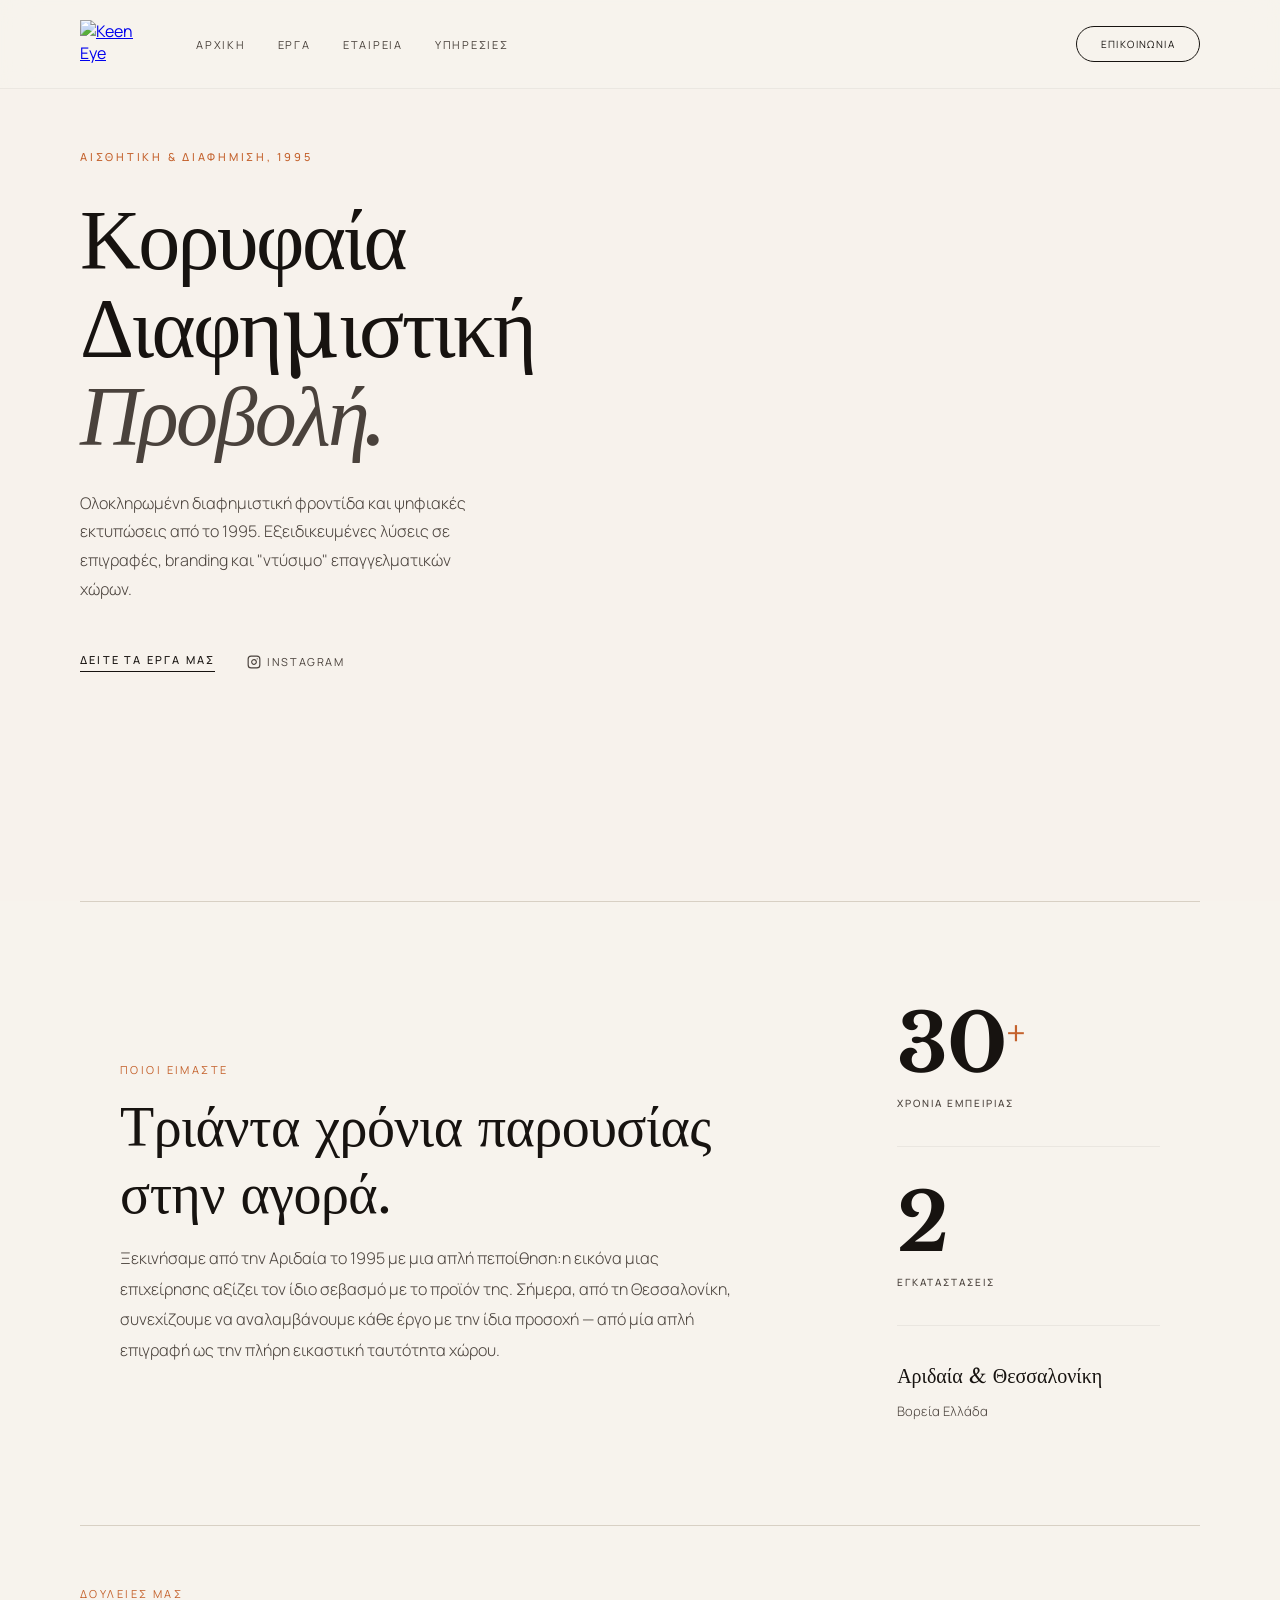
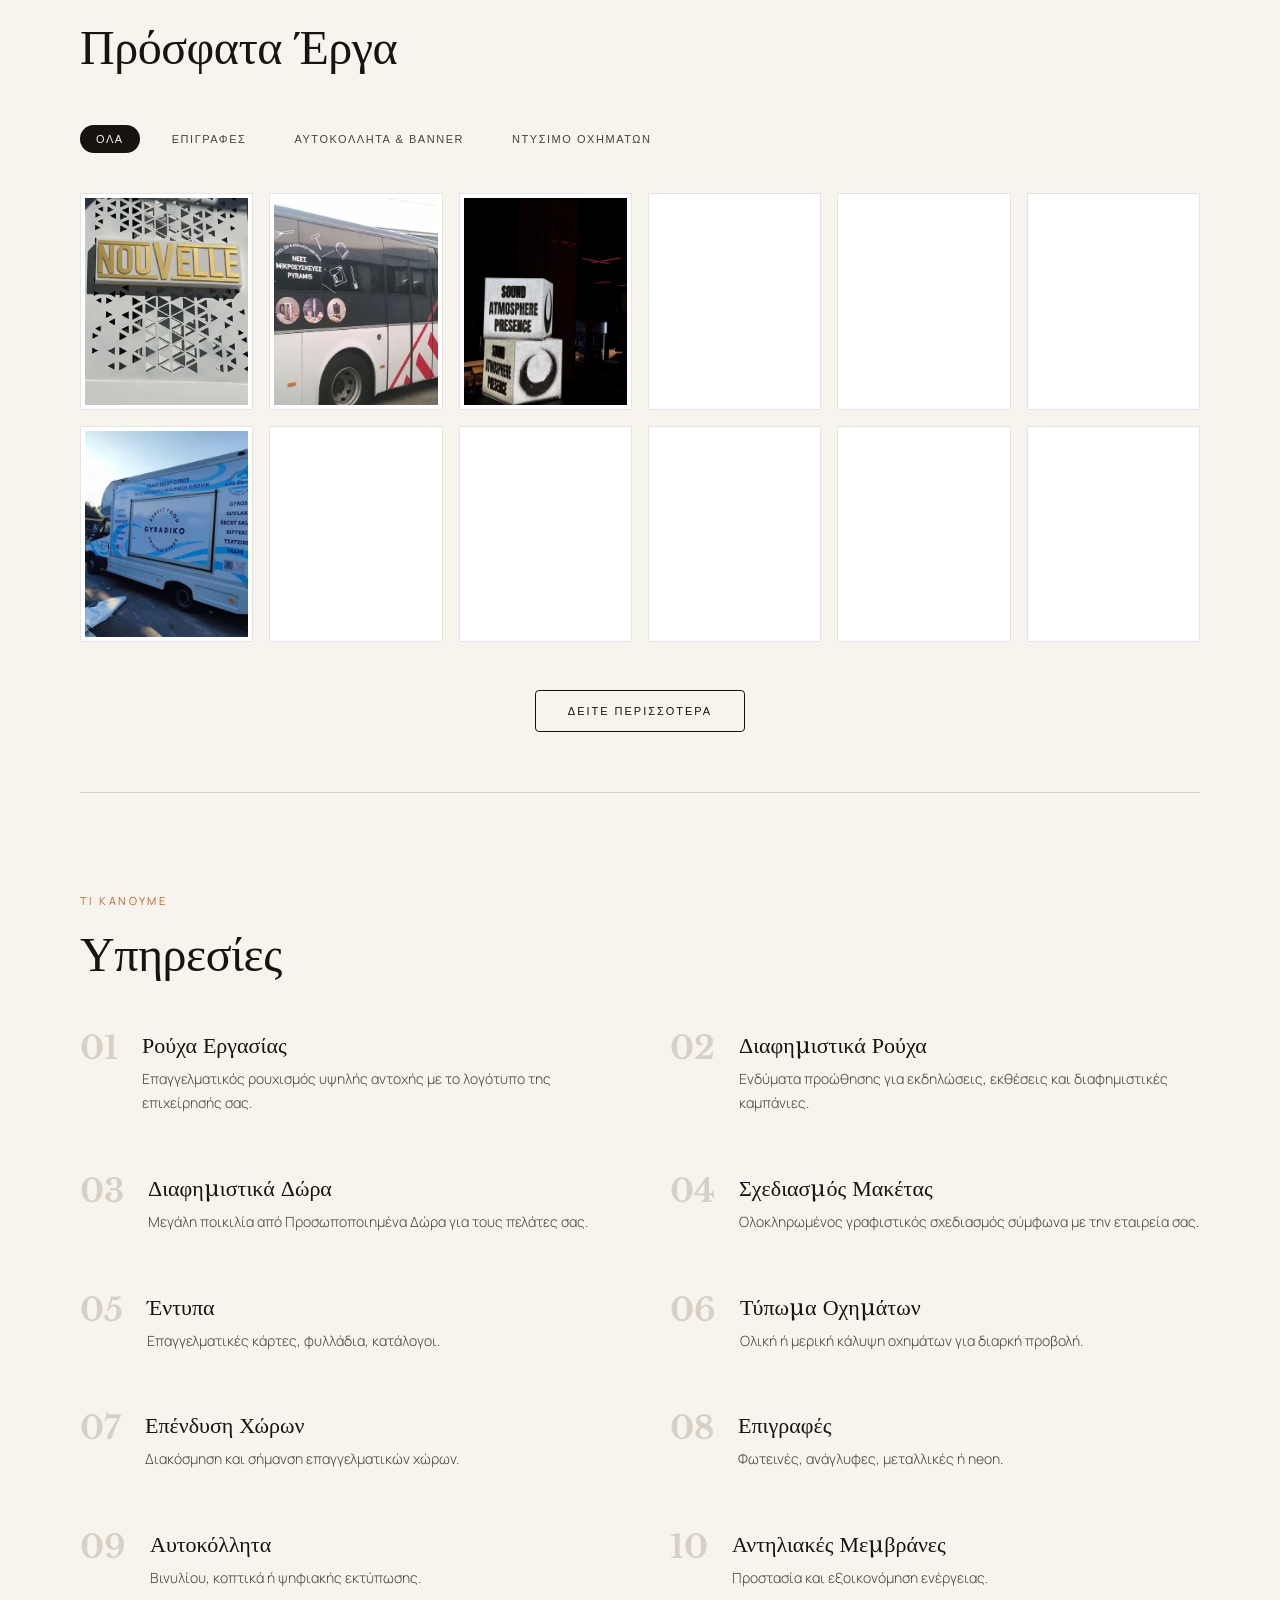
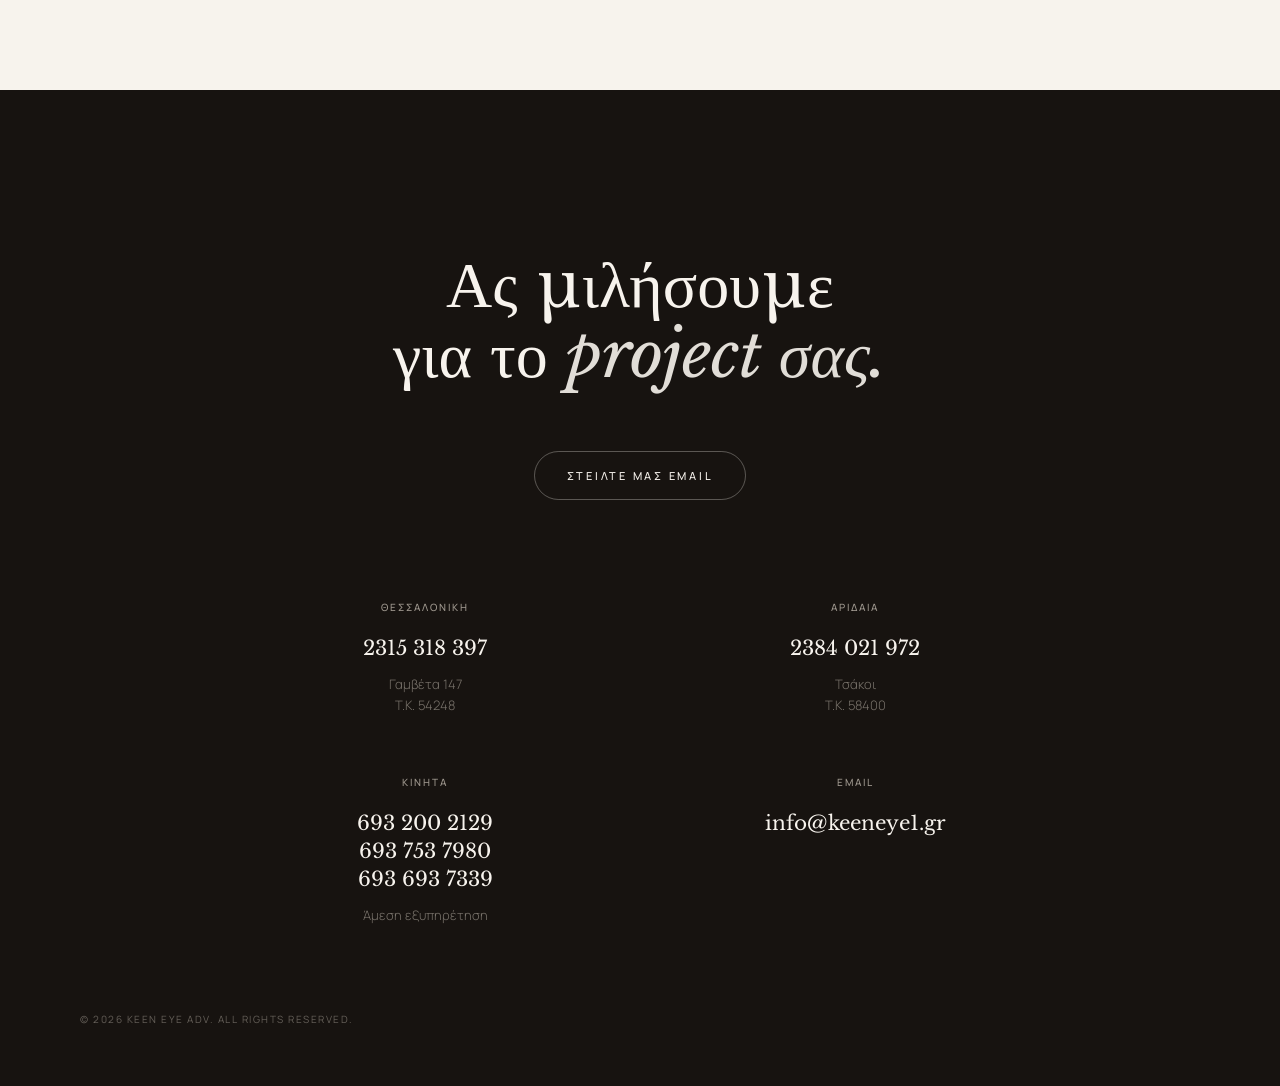
==== index.min.html @ 8e71c0b5 "refactor: migrate all image assets to WebP format and update project references" ====
<!DOCTYPE html> <html lang="el" style="scroll-behavior:smooth;"> <head> <meta charset="UTF-8"> <meta name="viewport" content="width=device-width, initial-scale=1.0, maximum-scale=5.0"> <title>Keen Eye Advertising | Επιγραφές, Ψηφιακές Εκτυπώσεις & Branding στη Θεσσαλονίκη</title> <meta name="description" content="Η Keen Eye Advertising προσφέρει ολοκληρωμένες διαφημιστικές λύσεις από το 1995 στη Θεσσαλονίκη. Επιγραφές, ψηφιακές εκτυπώσεις, εταιρική ταυτότητα και branding."> <meta name="keywords" content="διαφήμιση, επιγραφές, ψηφιακές εκτυπώσεις, branding, Θεσσαλονίκη, Keen Eye Advertising"> <link rel="canonical" href="https://keeneye.gr/"> <meta property="og:type" content="website"> <meta property="og:url" content="https://keeneye.gr/"> <meta property="og:title" content="Keen Eye Advertising | Επιγραφές & Branding"> <meta property="og:description" content="Ολοκληρωμένες διαφημιστικές λύσεις και ψηφιακές εκτυπώσεις στη Θεσσαλονίκη από το 1995."> <meta property="og:image" content="https://keeneye.gr/photos/og-image.jpg"> <meta property="twitter:card" content="summary_large_image"> <meta property="twitter:title" content="Keen Eye Advertising | Επιγραφές & Branding"> <meta property="twitter:description" content="Ολοκληρωμένες διαφημιστικές λύσεις και ψηφιακές εκτυπώσεις στη Θεσσαλονίκη από το 1995."> <meta property="twitter:image" content="https://keeneye.gr/photos/og-image.jpg"> <link rel="preload" as="image" href="./logo-1x.webp" imagesrcset="./logo-1x.webp 1x, ./logo-2x.avif 2x" fetchpriority="high"> <link rel="preload" as="image" href="./photos/hero-mobile.webp" fetchpriority="high" media="(max-width:767px)"> <link rel="preload" as="image" href="./photos/hero-bg.webp" fetchpriority="high" media="(min-width:768px)"> <link rel="icon" type="image/x-icon" href="/favicon.ico"> <link rel="preconnect" href="https://fonts.googleapis.com"> <link rel="preconnect" href="https://fonts.gstatic.com" crossorigin> <link rel="stylesheet" href="https://fonts.googleapis.com/css2?family=Libre+Baskerville:ital,wght@0,400;0,700;1,400&family=Manrope:wght@300;400;500;600&display=swap" media="print" onload="this.media='all'"><noscript> <link rel="stylesheet" href="https://fonts.googleapis.com/css2?family=Libre+Baskerville:ital,wght@0,400;0,700;1,400&family=Manrope:wght@300;400;500;600&display=swap"> </noscript> <script type="application/ld+json">{"@context":"https://schema.org","@type":"LocalBusiness","name":"Keen Eye Advertising","image":"https://keeneye.gr/photos/hero-bg.webp","@id":"https://keeneye.gr","url":"https://keeneye.gr","telephone":"+302315318397","address":{"@type":"PostalAddress","streetAddress":"Γαμβέτα 147","addressLocality":"Θεσσαλονίκη","postalCode":"54248","addressCountry":"GR"},"geo":{"@type":"GeoCoordinates","latitude":40.6083,"longitude":22.9567},"openingHoursSpecification":{"@type":"OpeningHoursSpecification","dayOfWeek":["Monday","Tuesday","Wednesday","Thursday","Friday"],"opens":"09:00","closes":"17:00"}}</script> <style> :root {--bg:#F7F3ED;--ink:#171310;--mid:#4A423C;--rule:#D8D0C4;--acc:#C4622D;--serif:'Libre Baskerville', Georgia, serif;--sans:'Manrope', sans-serif} * {margin:0;padding:0;box-sizing:border-box} html {scroll-behavior:smooth;font-size:16px} body {font-family:var(--sans);background:var(--bg);color:var(--ink);-webkit-font-smoothing:antialiased;overflow-x:hidden} @keyframes fadeInUp {from {opacity:0;transform:translateY(30px)} to {opacity:1;transform:translateY(0)}} .reveal {opacity:0} .reveal.active {animation:fadeInUp .8s cubic-bezier(.16, 1, .3, 1) forwards} .hero-reveal {opacity:0;animation:fadeInUp .8s cubic-bezier(.16, 1, .3, 1) forwards} .delay-1 {animation-delay:.2s} .delay-2 {animation-delay:.4s} .delay-3 {animation-delay:.6s} nav {padding:24px 40px;display:flex;align-items:center;justify-content:space-between;position:sticky;top:0;background:rgba(247, 243, 237, 0.9);backdrop-filter:blur(15px);-webkit-backdrop-filter:blur(15px);z-index:100;border-bottom:1px solid rgba(0, 0, 0, 0.05)} @media(min-width:768px) {nav {padding:20px 80px}} .nav-left {display:flex;align-items:center;gap:48px} .nav-links {display:none;gap:32px;align-items:center} @media(min-width:768px) {.nav-links {display:flex}} .nav-links a {font-size:11px;letter-spacing:.16em;text-transform:uppercase;color:var(--mid);text-decoration:none;transition:color .15s} .nav-links a:hover {color:var(--ink)} .nav-contact-btn {display:none;align-items:center;gap:8px;border:1px solid var(--ink);color:var(--ink);font-size:10px;letter-spacing:.14em;text-transform:uppercase;padding:10px 24px;border-radius:30px;text-decoration:none;transition:all .3s cubic-bezier(.16, 1, .3, 1)} @media(min-width:768px) {.nav-contact-btn {display:inline-flex}} .nav-contact-btn:hover {background:var(--ink);color:var(--bg);transform:translateY(-1px)} .mob-btn {display:flex;flex-direction:column;gap:6px;padding:12px;background:none;border:none;cursor:pointer;margin-right:-12px;position:relative;z-index:200} .mob-btn span {width:24px;height:1.2px;background:var(--ink);transition:all .4s cubic-bezier(.16, 1, .3, 1);transform-origin:center} .mob-btn.open span:nth-child(1) {transform:translateY(7.2px) rotate(45deg)} .mob-btn.open span:nth-child(2) {opacity:0;transform:scaleX(0)} .mob-btn.open span:nth-child(3) {transform:translateY(-7.2px) rotate(-45deg)} @media(min-width:768px) {.mob-btn {display:none}} .mob-nav {position:fixed;inset:0;background:rgba(247, 243, 237, 0.98);z-index:150;display:flex;flex-direction:column;opacity:0;pointer-events:none;transition:all .5s cubic-bezier(.16, 1, .3, 1);overflow-y:auto} .mob-nav.open {opacity:1;pointer-events:auto} .mn-body {padding:120px 40px 60px;display:flex;flex-direction:column;gap:48px} .mn-links {display:flex;flex-direction:column;gap:16px} .mn-link {display:flex;align-items:center;font-size:clamp(42px, 12vw, 56px);letter-spacing:-.03em;color:var(--ink);text-decoration:none;font-family:var(--serif);padding:8px 0} .mn-ig-row {display:flex;align-items:center;gap:12px;text-decoration:none;color:var(--ink);transition:color .3s ease} .mn-ig-row:hover {color:var(--acc)} .mn-ig-row span {font-size:14px;letter-spacing:.1em;text-transform:uppercase;font-weight:600} .mn-contact {border-top:1px solid var(--rule);padding-top:40px;display:flex;flex-direction:column;gap:32px} .mn-section-label {font-size:10px;letter-spacing:.2em;text-transform:uppercase;color:var(--mid);margin-bottom:12px;font-weight:500} .mn-cg-row {display:flex;flex-direction:column;gap:4px} .mn-cg-label {font-size:10px;letter-spacing:.2em;text-transform:uppercase;color:var(--mid);font-weight:500} .mn-cg-num {font-size:18px;font-family:var(--serif);color:var(--ink);text-decoration:none} .hero {position:relative;padding:40px;display:flex;flex-direction:column;justify-content:center;overflow:hidden;background:url('./photos/hero-bg.webp') no-repeat center center;background-size:cover;min-height:calc(100vh - 80px);z-index:1} @media(max-width:767px) {.hero {background:url('./photos/hero-mobile.webp') no-repeat center center / contain, radial-gradient(circle at top left, #FDFBF7 0%, #F7F3ED 100%);padding:120px 32px 80px;min-height:85vh}} .hero::before {content:'';position:absolute;inset:0;background:rgba(247, 243, 237, 0.85);z-index:-1} @media(max-width:767px) {.hero::before {background:rgba(247, 243, 237, 0.7);}} @media(min-width:768px) {.hero {padding:60px 80px;display:grid;grid-template-columns:1.2fr 0.8fr;min-height:calc(100vh - 88px)}} .h-left {position:relative} @media(min-width:768px) {.h-left {padding-right:80px}} .h-tag {font-size:10px;letter-spacing:.25em;text-transform:uppercase;color:var(--acc);margin-bottom:24px;font-weight:500} @media(min-width:768px) {.h-tag {font-size:11px;margin-bottom:32px}} h1 {font-family:var(--serif);font-size:clamp(40px, 8vw, 84px);font-weight:400;line-height:1.05;letter-spacing:-.03em;margin-bottom:24px} h1 em {font-style:italic;display:block;color:var(--mid);font-weight:400} .h-body {font-size:15px;line-height:1.8;color:var(--mid);max-width:420px;margin-top:28px;font-weight:300} @media(min-width:768px) {.h-body {font-size:16px}} .h-actions {margin-top:48px;display:flex;flex-wrap:wrap;align-items:center;gap:32px} .h-btn {font-size:11px;letter-spacing:.2em;text-transform:uppercase;color:var(--ink);text-decoration:none;border-bottom:1.5px solid var(--ink);padding-bottom:4px;transition:all .3s ease;font-weight:500} .h-btn:hover {color:var(--acc);border-color:var(--acc);transform:translateX(4px)} .h-ig {font-size:11px;letter-spacing:.14em;text-transform:uppercase;color:var(--mid);text-decoration:none;transition:color .15s;display:inline-flex;align-items:center;gap:6px} .h-ig:hover {color:var(--acc)} .h-right {padding-left:0;display:flex;flex-direction:column;gap:0;position:relative} @media(min-width:768px) {.h-right {padding-left:80px}} .h-stat {padding:24px 0;border-bottom:1px solid rgba(0, 0, 0, 0.05)} @media(min-width:768px) {.h-stat {padding:36px 0}} .h-stat:first-child {padding-top:0} .h-num {font-family:var(--serif);font-size:clamp(48px, 10vw, 80px);font-weight:700;line-height:1;color:var(--ink);letter-spacing:-0.02em} .h-num sup {font-size:40%;color:var(--acc);vertical-align:super;margin-left:2px} .h-lbl {font-size:10px;letter-spacing:.2em;text-transform:uppercase;color:var(--mid);margin-top:12px;font-weight:500} .h-loc {padding-top:32px;font-size:13px;color:var(--mid);font-weight:300;line-height:1.8} .h-loc strong {display:block;font-family:var(--serif);font-size:20px;font-weight:400;color:var(--ink);margin-bottom:6px} .divider {height:1px;background:var(--rule);margin:0 40px} @media(min-width:768px) {.divider {margin:0 80px}} .about {max-width:1200px;margin:0 auto;padding:40px} @media(min-width:768px) {.about {padding:60px 80px}} .about-text h2 {font-family:var(--serif);font-size:clamp(36px, 5vw, 56px);font-weight:400;line-height:1.2;letter-spacing:-.01em;margin-bottom:16px;color:var(--ink)} .about-text p {font-size:16px;color:var(--mid);line-height:1.9;font-weight:300;margin-bottom:0} .about-grid {display:grid;grid-template-columns:1fr;gap:48px;align-items:center} @media(min-width:768px) {.about-grid {grid-template-columns:1.8fr 1fr;gap:80px;align-items:stretch}} .about-text {text-align:left;padding:80px 0} @media(min-width:768px) {.about-text {padding:100px 0}} .about-stats {display:flex;flex-direction:column;justify-content:center} .portfolio {padding:40px} @media(min-width:768px) {.portfolio {padding:60px 80px}} .sec-label {font-size:11px;letter-spacing:.22em;text-transform:uppercase;color:var(--acc);margin-bottom:16px} .sec-title {font-family:var(--serif);font-size:clamp(28px, 4vw, 48px);font-weight:400;letter-spacing:-.01em;margin-bottom:48px} .port-filters {display:flex;flex-wrap:wrap;gap:16px;margin-bottom:40px} .p-filt {background:none;border:none;font-size:11px;letter-spacing:.14em;text-transform:uppercase;color:var(--mid);cursor:pointer;padding:8px 16px;border-radius:20px;transition:all .2s} .p-filt:hover {color:var(--ink)} .p-filt.active {background:var(--ink);color:var(--bg)} .port-grid {display:grid;grid-template-columns:repeat(2, 1fr);gap:16px} @media(min-width:640px) {.port-grid {grid-template-columns:repeat(4, 1fr)}} @media(min-width:1024px) {.port-grid {grid-template-columns:repeat(6, 1fr)}} .port-item {position:relative;width:100%;aspect-ratio:4/5;overflow:hidden;background:#fff;border:1px solid rgba(0, 0, 0, 0.1);padding:4px;cursor:zoom-in;display:none;opacity:0;transform:translateY(10px);transition:opacity 0.4s ease, transform 0.4s ease} .visible .port-item {display:block;opacity:1;transform:translateY(0)} .port-item.visible {display:block;opacity:1;transform:translateY(0)} @media(max-width:767px) {.port-item {border:none;padding:0}} .port-item img {width:100%;height:100%;object-fit:cover;transition:transform 0.6s ease} .port-overlay {position:absolute;inset:4px;background:rgba(23, 19, 16, 0.7);opacity:0;transition:opacity 0.3s ease;display:flex;align-items:center;justify-content:center;pointer-events:none} .port-overlay span {color:#fff;font-size:12px;letter-spacing:0.15em;text-transform:uppercase;text-align:center;padding:0 10px} .port-item:hover .port-overlay {opacity:1} .port-load {margin-top:48px;display:flex;justify-content:center} .port-load button {background:transparent;border:1px solid var(--ink);color:var(--ink);font-size:11px;letter-spacing:.18em;text-transform:uppercase;padding:14px 32px;cursor:pointer;transition:all 0.3s cubic-bezier(0.16, 1, 0.3, 1);border-radius:4px} .port-load button:hover {background:var(--ink);color:var(--bg);transform:translateY(-2px)} .services {padding:80px 40px} @media(min-width:768px) {.services {padding:100px 80px}} .svc-grid {display:grid;grid-template-columns:1fr;gap:48px} @media(min-width:1024px) {.svc-grid {grid-template-columns:repeat(2, 1fr);gap:60px}} .svc-card {display:flex;gap:24px;align-items:flex-start} .svc-n {font-family:var(--serif);font-size:32px;line-height:1;color:var(--rule);font-weight:700;flex-shrink:0} .svc-content {display:flex;flex-direction:column;gap:8px} .svc-name {font-family:var(--serif);font-size:22px;font-weight:400;color:var(--ink)} .svc-desc {font-size:14px;color:var(--mid);line-height:1.7;font-weight:300} .contact {padding:100px 40px;background:var(--ink);color:var(--bg);text-align:center;position:relative} @media(min-width:768px) {.contact {padding:160px 80px}} .contact h2 {font-family:var(--serif);font-size:clamp(32px, 7vw, 64px);line-height:1.1;margin-bottom:60px;font-weight:400;color:var(--bg)} .contact h2 em {font-style:italic;color:var(--bg);opacity:0.9} .c-main-btn {display:inline-block;font-size:11px;letter-spacing:.25em;text-transform:uppercase;border:1px solid rgba(247, 243, 237, 0.3);color:var(--bg);padding:16px 32px;text-decoration:none;border-radius:40px;margin-bottom:100px;transition:all 0.4s cubic-bezier(0.16, 1, 0.3, 1);font-weight:500} .c-main-btn:hover {border-color:var(--bg);background:var(--bg);color:var(--ink)} .c-info-grid {display:grid;grid-template-columns:1fr;gap:60px;max-width:800px;margin:0 auto} @media(min-width:768px) {.c-info-grid {grid-template-columns:1fr 1fr} .c-email-row {grid-column:1 / -1}} .c-item {display:flex;flex-direction:column;align-items:center} .c-label {font-size:10px;letter-spacing:.2em;text-transform:uppercase;color:var(--rule);margin-bottom:20px;font-weight:500;opacity:0.7} .c-val {font-size:20px;margin-bottom:12px;font-family:var(--serif);line-height:1.4} .c-val a {color:var(--bg);text-decoration:none;transition:opacity 0.3s ease} .c-val a:hover {opacity:0.7} .c-sub {font-size:13px;color:var(--rule);line-height:1.6;font-weight:300;opacity:0.5} .c-copy {position:absolute;bottom:40px;left:40px;font-size:10px;color:var(--rule);letter-spacing:.15em;text-transform:uppercase;opacity:0.4} @media(min-width:768px) {.c-copy {bottom:60px;left:80px}} .lightbox {position:fixed;inset:0;background:rgba(23, 19, 16, 0.95);z-index:9999;display:none;align-items:center;justify-content:center;padding:20px;opacity:0;transition:opacity 0.3s} .lightbox.active {display:flex;opacity:1} .lightbox img {max-width:100%;max-height:90vh;object-fit:contain} .lb-close {position:absolute;top:20px;right:30px;background:none;border:none;color:#fff;font-size:40px;cursor:pointer;font-weight:300;line-height:1} img[alt*="Logo"] {height:48px;width:auto} @media(max-width:767px) {nav {padding:16px 24px} img[alt*="Logo"] {height:64px !important}} </style> </head> <body> <div class="mob-nav" id="mob-nav" role="dialog" aria-modal="true" aria-label="Mobile navigation"> <div class="mn-body"> <nav class="mn-links"> <a href="#hero" class="mn-link">Αρχική</a> <a href="#portfolio" class="mn-link">Έργα</a> <a href="#about" class="mn-link">Εταιρεία</a> <a href="#contact" class="mn-link" style="color:var(--acc)">Επικοινωνία</a> </nav> <a href="https://www.instagram.com/keeneye_adv/" target="_blank" rel="noopener" class="mn-ig-row"> <svg width="24" height="24" viewBox="0 0 24 24" fill="none" stroke="currentColor" stroke-width="1.5"> <rect x="2" y="2" width="20" height="20" rx="5" ry="5" /> <path d="M16 11.37A4 4 0 1 1 12.63 8 4 4 0 0 1 16 11.37z" /> <line x1="17.5" y1="6.5" x2="17.51" y2="6.5" /> </svg> <span>@keeneye_adv</span> </a> <div class="mn-contact"> <div class="mn-cg-row"> <span class="mn-section-label">Επικοινωνία</span> <span class="mn-cg-label">Θεσσαλονίκη</span> <a href="tel:+302315318397" class="mn-cg-num">2315 318 397</a> </div> <div class="mn-cg-row"> <span class="mn-cg-label">Αριδαία</span> <a href="tel:+302384021972" class="mn-cg-num">2384 021 972</a> </div> <div class="mn-cg-row"> <span class="mn-cg-label">Κινητά</span> <a href="tel:+306932002129" class="mn-cg-num">693 200 2129</a> <a href="tel:+306937537980" class="mn-cg-num">693 753 7980</a> <a href="tel:+306936937339" class="mn-cg-num">693 693 7339</a> </div> </div> </div> </div> <nav> <div class="nav-left"> <a href="#hero" title="Keen Eye Advertising - Home"> <picture> <source srcset="./logo-2x.avif 2x" type="image/avif"> <source srcset="./logo-1x.webp 1x, ./logo-2x.webp 2x" type="image/webp"> <img src="./logo-1x.webp" alt="Keen Eye Advertising - Logo" width="318" height="224" style="width:auto;display:block;" fetchpriority="high"> </picture> </a> <div class="nav-links"> <a href="#hero">Αρχική</a> <a href="#portfolio">Έργα</a> <a href="#about">Εταιρεία</a> <a href="#services">Υπηρεσίες</a> </div> </div> <div class="nav-right"> <a href="#contact" class="nav-contact-btn">Επικοινωνία</a> <button class="mob-btn" id="mob-menu" aria-label="Toggle mobile menu"><span></span><span></span><span></span></button> </div> </nav> <section class="hero" id="hero"> <div class="h-left"> <div class="h-tag hero-reveal">Αισθητική & Διαφήμιση, 1995</div> <h1 class="hero-reveal delay-1">Κορυφαία<br>Διαφημιστική<br><em>Προβολή.</em></h1> <p class="h-body hero-reveal delay-2">Ολοκληρωμένη διαφημιστική φροντίδα και ψηφιακές εκτυπώσεις από το 1995. Εξειδικευμένες λύσεις σε επιγραφές, branding και "ντύσιμο" επαγγελματικών χώρων.</p> <div class="h-actions hero-reveal delay-3"> <a href="#portfolio" class="h-btn">Δείτε τα έργα μας</a> <a href="https://www.instagram.com/keeneye_adv/" target="_blank" rel="noopener" class="h-ig"> <svg width="14" height="14" viewBox="0 0 24 24" fill="none" stroke="currentColor" stroke-width="2" stroke-linecap="round" stroke-linejoin="round"> <rect x="2" y="2" width="20" height="20" rx="5" ry="5"></rect> <path d="M16 11.37A4 4 0 1 1 12.63 8 4 4 0 0 1 16 11.37z"></path> <line x1="17.5" y1="6.5" x2="17.51" y2="6.5"></line> </svg> Instagram </a> </div> </div> </section> <div class="divider"></div> <!-- ABOUT --> <section class="about reveal" id="about"> <div class="about-grid"> <div class="about-text"> <div class="sec-label">Ποιοι είμαστε</div> <h2>Τριάντα χρόνια παρουσίας στην αγορά.</h2> <p>Ξεκινήσαμε από την Αριδαία το 1995 με μια απλή πεποίθηση:η εικόνα μιας επιχείρησης αξίζει τον ίδιο σεβασμό με το προϊόν της. Σήμερα, από τη Θεσσαλονίκη, συνεχίζουμε να αναλαμβάνουμε κάθε έργο με την ίδια προσοχή — από μία απλή επιγραφή ως την πλήρη εικαστική ταυτότητα χώρου.</p> </div> <div class="about-stats"> <div class="h-right"> <div class="h-stat"> <div class="h-num">30<sup>+</sup></div> <div class="h-lbl">Χρόνια εμπειρίας</div> </div> <div class="h-stat"> <div class="h-num">2</div> <div class="h-lbl">Εγκαταστάσεις</div> </div> <div class="h-loc"> <strong>Αριδαία & Θεσσαλονίκη</strong> Βορεία Ελλάδα </div> </div> </div> </div> </section> <div class="divider"></div> <!-- PORTFOLIO --> <section class="portfolio reveal" id="portfolio"> <div class="sec-label">Δουλειές Μας</div> <h2 class="sec-title">Πρόσφατα Έργα</h2> <div class="port-filters"> <button class="p-filt active" data-filter="all">Όλα</button> <button class="p-filt" data-filter="Επιγραφές">Επιγραφές</button> <button class="p-filt" data-filter="Αυτοκόλλητα">Αυτοκόλλητα & Banner</button> <button class="p-filt" data-filter="Ντύσιμο">Ντύσιμο Οχημάτων</button> </div> <div class="port-grid" id="port-grid"> <div class="port-item" data-category="Επιγραφές"><img loading="lazy" decoding="async" width="400" height="500" src="photos/projects/signs/IMG_4484.webp" alt="Επαγγελματική εξωτερική επιγραφή"> <div class="port-overlay"><span>Επιγραφές</span></div> </div> <div class="port-item" data-category="Ντύσιμο"><img loading="lazy" decoding="async" width="400" height="500" src="photos/projects/vehicle-wrapping/vehicle-4.webp" alt="Ντύσιμο οχήματος με εταιρικά γραφικά"> <div class="port-overlay"><span>Ντύσιμο</span></div> </div> <div class="port-item" data-category="Αυτοκόλλητα"><img loading="lazy" decoding="async" width="400" height="500" src="photos/projects/stickers/banner.webp" alt="Επαγγελματικό διαφημιστικό banner"> <div class="port-overlay"><span>Αυτοκόλλητα</span></div> </div> <div class="port-item" data-category="Επιγραφές"><img loading="lazy" decoding="async" width="400" height="500" src="photos/projects/signs/IMG_4486.webp" alt="Επαγγελματική εξωτερική επιγραφή"> <div class="port-overlay"><span>Επιγραφές</span></div> </div> <div class="port-item" data-category="Αυτοκόλλητα"><img loading="lazy" decoding="async" width="400" height="500" src="photos/projects/stickers/sticker-main.webp" alt="Εκτύπωση και εφαρμογή αυτοκόλλητων"> <div class="port-overlay"><span>Αυτοκόλλητα</span></div> </div> <div class="port-item" data-category="Επιγραφές"><img loading="lazy" decoding="async" width="400" height="500" src="photos/projects/signs/IMG_4503.webp" alt="Επαγγελματική εξωτερική επιγραφή"> <div class="port-overlay"><span>Επιγραφές</span></div> </div> <div class="port-item" data-category="Ντύσιμο"><img loading="lazy" decoding="async" width="400" height="500" src="photos/projects/vehicle-wrapping/vehicle-7.webp" alt="Ντύσιμο οχήματος με εταιρικά γραφικά"> <div class="port-overlay"><span>Ντύσιμο</span></div> </div> <div class="port-item" data-category="Επιγραφές"><img loading="lazy" decoding="async" width="400" height="500" src="photos/projects/signs/IMG_4481.webp" alt="Επαγγελματική εξωτερική επιγραφή"> <div class="port-overlay"><span>Επιγραφές</span></div> </div> <div class="port-item" data-category="Αυτοκόλλητα"><img loading="lazy" decoding="async" width="400" height="500" src="photos/projects/stickers/IMG_4489.webp" alt="Εκτύπωση και εφαρμογή αυτοκόλλητων"> <div class="port-overlay"><span>Αυτοκόλλητα</span></div> </div> <div class="port-item" data-category="Ντύσιμο"><img loading="lazy" decoding="async" width="400" height="500" src="photos/projects/vehicle-wrapping/vehicle-6.webp" alt="Ντύσιμο οχήματος με εταιρικά γραφικά"> <div class="port-overlay"><span>Ντύσιμο</span></div> </div> <div class="port-item" data-category="Επιγραφές"><img loading="lazy" decoding="async" width="400" height="500" src="photos/projects/signs/IMG_4500.webp" alt="Επαγγελματική εξωτερική επιγραφή"> <div class="port-overlay"><span>Επιγραφές</span></div> </div> <div class="port-item" data-category="Αυτοκόλλητα"><img loading="lazy" decoding="async" width="400" height="500" src="photos/projects/stickers/IMG_4416.webp" alt="Εκτύπωση και εφαρμογή αυτοκόλλητων"> <div class="port-overlay"><span>Αυτοκόλλητα</span></div> </div> <!-- Additional Portfolio Items --> <div class="port-item" data-category="Επιγραφές"><img loading="lazy" decoding="async" width="400" height="500" src="photos/projects/signs/IMG_4501.webp" alt="Επαγγελματική εξωτερική επιγραφή"> <div class="port-overlay"><span>Επιγραφές</span></div> </div> <div class="port-item" data-category="Ντύσιμο"><img loading="lazy" decoding="async" width="400" height="500" src="photos/projects/vehicle-wrapping/vehicle-5.webp" alt="Ντύσιμο οχήματος με εταιρικά γραφικά"> <div class="port-overlay"><span>Ντύσιμο</span></div> </div> <div class="port-item" data-category="Αυτοκόλλητα"><img loading="lazy" decoding="async" width="400" height="500" src="photos/projects/stickers/IMG_4506.webp" alt="Εκτύπωση και εφαρμογή αυτοκόλλητων"> <div class="port-overlay"><span>Αυτοκόλλητα</span></div> </div> <div class="port-item" data-category="Επιγραφές"><img loading="lazy" decoding="async" width="400" height="500" src="photos/projects/signs/IMG_4482.webp" alt="Επαγγελματική εξωτερική επιγραφή"> <div class="port-overlay"><span>Επιγραφές</span></div> </div> <div class="port-item" data-category="Ντύσιμο"><img loading="lazy" decoding="async" width="400" height="500" src="photos/projects/vehicle-wrapping/vehicle-3.webp" alt="Ντύσιμο οχήματος με εταιρικά γραφικά"> <div class="port-overlay"><span>Ντύσιμο</span></div> </div> <div class="port-item" data-category="Επιγραφές"><img loading="lazy" decoding="async" width="400" height="500" src="photos/projects/signs/IMG_4496.webp" alt="Επαγγελματική εξωτερική επιγραφή"> <div class="port-overlay"><span>Επιγραφές</span></div> </div> <div class="port-item" data-category="Αυτοκόλλητα"><img loading="lazy" decoding="async" width="400" height="500" src="photos/projects/stickers/IMG_4422.webp" alt="Εκτύπωση και εφαρμογή αυτοκόλλητων"> <div class="port-overlay"><span>Αυτοκόλλητα</span></div> </div> <div class="port-item" data-category="Ντύσιμο"><img loading="lazy" decoding="async" width="400" height="500" src="photos/projects/vehicle-wrapping/vehicle-2.webp" alt="Ντύσιμο οχήματος με εταιρικά γραφικά"> <div class="port-overlay"><span>Ντύσιμο</span></div> </div> <div class="port-item" data-category="Επιγραφές"><img loading="lazy" decoding="async" width="400" height="500" src="photos/projects/signs/IMG_4490.webp" alt="Επαγγελματική εξωτερική επιγραφή"> <div class="port-overlay"><span>Επιγραφές</span></div> </div> <div class="port-item" data-category="Αυτοκόλλητα"><img loading="lazy" decoding="async" width="400" height="500" src="photos/projects/stickers/sticker-alt.webp" alt="Εκτύπωση και εφαρμογή αυτοκόλλητων"> <div class="port-overlay"><span>Αυτοκόλλητα</span></div> </div> <div class="port-item" data-category="Επιγραφές"><img loading="lazy" decoding="async" width="400" height="500" src="photos/projects/signs/IMG_4474.webp" alt="Επαγγελματική εξωτερική επιγραφή"> <div class="port-overlay"><span>Επιγραφές</span></div> </div> <div class="port-item" data-category="Επιγραφές"><img loading="lazy" decoding="async" width="400" height="500" src="photos/projects/signs/IMG_1370.webp" alt="Επαγγελματική εξωτερική επιγραφή"> <div class="port-overlay"><span>Επιγραφές</span></div> </div> </div> <div class="port-load" id="port-load-container"> <button id="load-more-btn">Δείτε περισσότερα</button> <button id="load-less-btn" style="display:none">Δείτε λιγότερα</button> </div> </section> <div class="divider"></div> <!-- SERVICES --> <section class="services reveal" id="services"> <div class="sec-label">Τι κάνουμε</div> <h2 class="sec-title">Υπηρεσίες</h2> <div class="svc-grid"> <div class="svc-card"> <div class="svc-n">01</div> <div class="svc-content"> <div class="svc-name">Ρούχα Εργασίας</div> <div class="svc-desc">Επαγγελματικός ρουχισμός υψηλής αντοχής με το λογότυπο της επιχείρησής σας.</div> </div> </div> <div class="svc-card"> <div class="svc-n">02</div> <div class="svc-content"> <div class="svc-name">Διαφημιστικά Ρούχα</div> <div class="svc-desc">Ενδύματα προώθησης για εκδηλώσεις, εκθέσεις και διαφημιστικές καμπάνιες.</div> </div> </div> <div class="svc-card"> <div class="svc-n">03</div> <div class="svc-content"> <div class="svc-name">Διαφημιστικά Δώρα</div> <div class="svc-desc">Μεγάλη ποικιλία από Προσωποποιημένα Δώρα για τους πελάτες σας.</div> </div> </div> <div class="svc-card"> <div class="svc-n">04</div> <div class="svc-content"> <div class="svc-name">Σχεδιασμός Μακέτας</div> <div class="svc-desc">Ολοκληρωμένος γραφιστικός σχεδιασμός σύμφωνα με την εταιρεία σας.</div> </div> </div> <div class="svc-card"> <div class="svc-n">05</div> <div class="svc-content"> <div class="svc-name">Έντυπα</div> <div class="svc-desc">Επαγγελματικές κάρτες, φυλλάδια, κατάλογοι.</div> </div> </div> <div class="svc-card"> <div class="svc-n">06</div> <div class="svc-content"> <div class="svc-name">Τύπωμα Οχημάτων</div> <div class="svc-desc">Ολική ή μερική κάλυψη οχημάτων για διαρκή προβολή.</div> </div> </div> <div class="svc-card"> <div class="svc-n">07</div> <div class="svc-content"> <div class="svc-name">Επένδυση Χώρων</div> <div class="svc-desc">Διακόσμηση και σήμανση επαγγελματικών χώρων.</div> </div> </div> <div class="svc-card"> <div class="svc-n">08</div> <div class="svc-content"> <div class="svc-name">Επιγραφές</div> <div class="svc-desc">Φωτεινές, ανάγλυφες, μεταλλικές ή neon.</div> </div> </div> <div class="svc-card"> <div class="svc-n">09</div> <div class="svc-content"> <div class="svc-name">Αυτοκόλλητα</div> <div class="svc-desc">Βινυλίου, κοπτικά ή ψηφιακής εκτύπωσης.</div> </div> </div> <div class="svc-card"> <div class="svc-n">10</div> <div class="svc-content"> <div class="svc-name">Αντηλιακές Μεμβράνες</div> <div class="svc-desc">Προστασία και εξοικονόμηση ενέργειας.</div> </div> </div> </div> </section> <!-- CONTACT --> <section class="contact reveal" id="contact"> <h2>Ας μιλήσουμε<br>για το <em>project σας.</em></h2> <a href="https://mail.google.com/mail/?view=cm&fs=1&to=info@keeneye1.gr" target="_blank" rel="noopener" class="c-main-btn">ΣΤΕΙΛΤΕ ΜΑΣ EMAIL</a> <div class="c-info-grid"> <div> <div class="c-label">Θεσσαλονίκη</div> <div class="c-val"><a href="tel:+302315318397">2315 318 397</a></div> <div class="c-sub">Γαμβέτα 147<br>Τ.Κ. 54248</div> </div> <div> <div class="c-label">Αριδαία</div> <div class="c-val"><a href="tel:+302384021972">2384 021 972</a></div> <div class="c-sub">Τσάκοι<br>Τ.Κ. 58400</div> </div> <div> <div class="c-label">Κινητά</div> <div class="c-val"> <a href="tel:+306932002129">693 200 2129</a><br> <a href="tel:+306937537980">693 753 7980</a><br> <a href="tel:+306936937339">693 693 7339</a> </div> <div class="c-sub">Άμεση εξυπηρέτηση</div> </div> <div class="c-email-item"> <div class="c-label">Email</div> <div class="c-val"><a href="mailto:info@keeneye1.gr">info@keeneye1.gr</a></div> </div> </div> <div class="c-copy">© 2026 KEEN EYE ADV. ALL RIGHTS RESERVED.</div> </section> <div class="lightbox" id="lightbox"> <button class="lb-close" id="lb-close" aria-label="Close lightbox">&times;</button> <img src="" id="lb-img" alt="Project Enlargement"> </div> <script> document.addEventListener('DOMContentLoaded', () => {const runTask = (fn) => {if ('requestIdleCallback' in window) {requestIdleCallback(fn)} else {setTimeout(fn, 1)}};runTask(() => {const mobBtn = document.getElementById('mob-menu'), mobNav = document.getElementById('mob-nav');const openMenu = () => {mobBtn.classList.add('open');mobNav.classList.add('open');document.body.style.overflow = 'hidden'};const closeMenu = () => {mobBtn.classList.remove('open');mobNav.classList.remove('open');document.body.style.overflow = ''};if (mobBtn && mobNav) {mobBtn.addEventListener('click', () => {mobNav.classList.contains('open') ? closeMenu() :openMenu()});document.querySelectorAll('#mob-nav a').forEach(link => link.addEventListener('click', closeMenu));}});runTask(() => {const items = Array.from(document.querySelectorAll('.port-item')), filters = document.querySelectorAll('.p-filt'), loadMoreBtn = document.getElementById('load-more-btn'), loadLessBtn = document.getElementById('load-less-btn'), container = document.getElementById('port-load-container');let currentFilter = 'all', itemsLimit = 12;const isMobile = window.innerWidth < 768;const updateGrid = () => {let visibleCount = 0;const currentLimit = isMobile ? 6 :itemsLimit;items.forEach(item => {const cat = item.getAttribute('data-category');if (currentFilter === 'all' || cat === currentFilter) {if (visibleCount < currentLimit) {item.classList.add('visible')} else {item.classList.remove('visible')} visibleCount++} else {item.classList.remove('visible')}});const totalAvailable = currentFilter === 'all' ? items.length :items.filter(i => i.getAttribute('data-category') === currentFilter).length;const displayLimit = isMobile ? 6 :itemsLimit;loadMoreBtn.style.display = totalAvailable > displayLimit ? 'inline-block' :'none';loadLessBtn.style.display = itemsLimit > (isMobile ? 6 :12) ? 'inline-block' :'none';container.style.display = (totalAvailable <= displayLimit && itemsLimit <= (isMobile ? 6 :12)) ? 'none' :'flex';};filters.forEach(btn => btn.addEventListener('click', () => {filters.forEach(f => f.classList.remove('active'));btn.classList.add('active');currentFilter = btn.getAttribute('data-filter');itemsLimit = 12;updateGrid()}));loadMoreBtn.addEventListener('click', () => {itemsLimit += isMobile ? 6 :12;updateGrid()});loadLessBtn.addEventListener('click', () => {itemsLimit = isMobile ? 6 :12;updateGrid();document.getElementById('portfolio').scrollIntoView({behavior:'smooth'})});updateGrid()});runTask(() => {const lightbox = document.getElementById('lightbox'), lbImg = document.getElementById('lb-img'), lbClose = document.getElementById('lb-close'), grid = document.getElementById('port-grid');grid.addEventListener('click', (e) => {const item = e.target.closest('.port-item');if (item) {lbImg.src = item.querySelector('img').src;lightbox.classList.add('active');document.body.style.overflow = 'hidden'}});lbClose.addEventListener('click', () => {lightbox.classList.remove('active');document.body.style.overflow = ''});lightbox.addEventListener('click', (e) => {if (e.target === lightbox) {lightbox.classList.remove('active');document.body.style.overflow = ''}})});runTask(() => {const revealObserver = new IntersectionObserver((entries) => {entries.forEach(entry => {if (entry.isIntersecting) {entry.target.classList.add('active');revealObserver.unobserve(entry.target)}})}, {threshold:.1});document.querySelectorAll('.reveal').forEach(el => revealObserver.observe(el))})});</script> </body> </html>
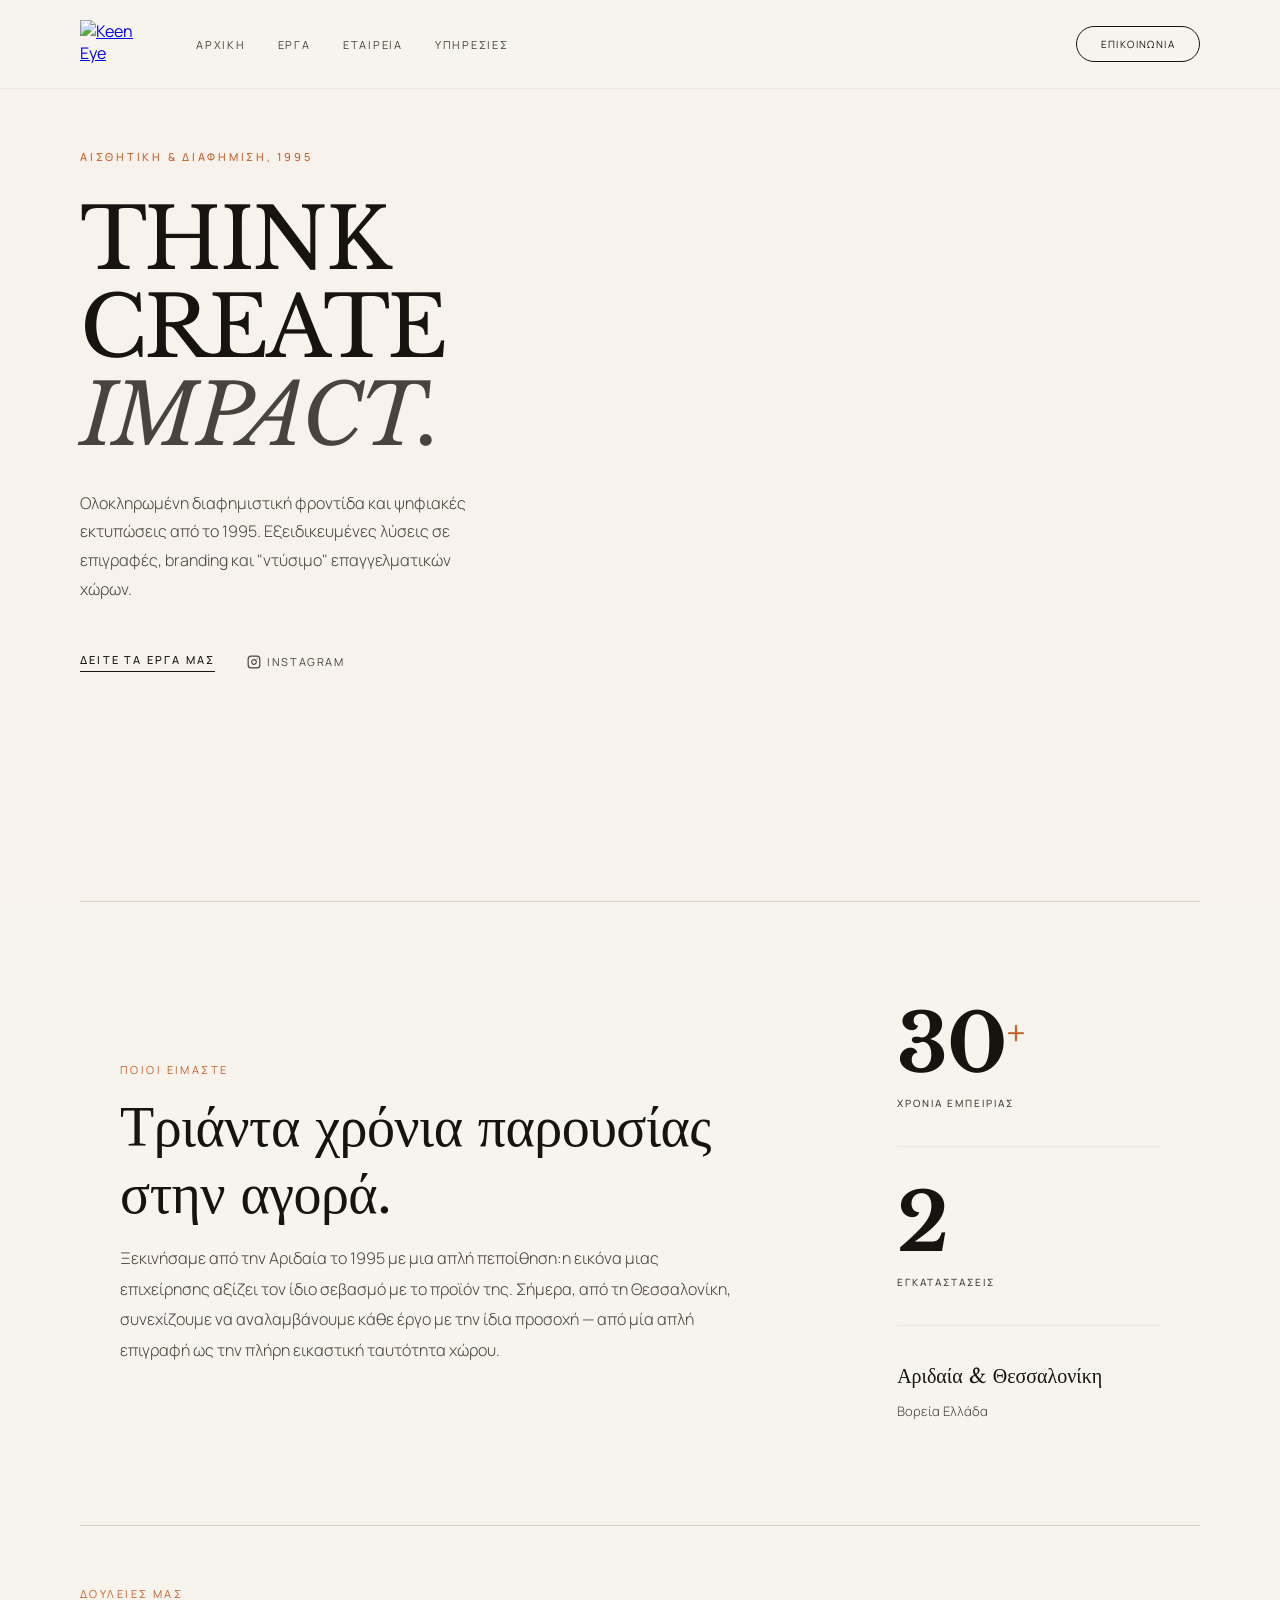
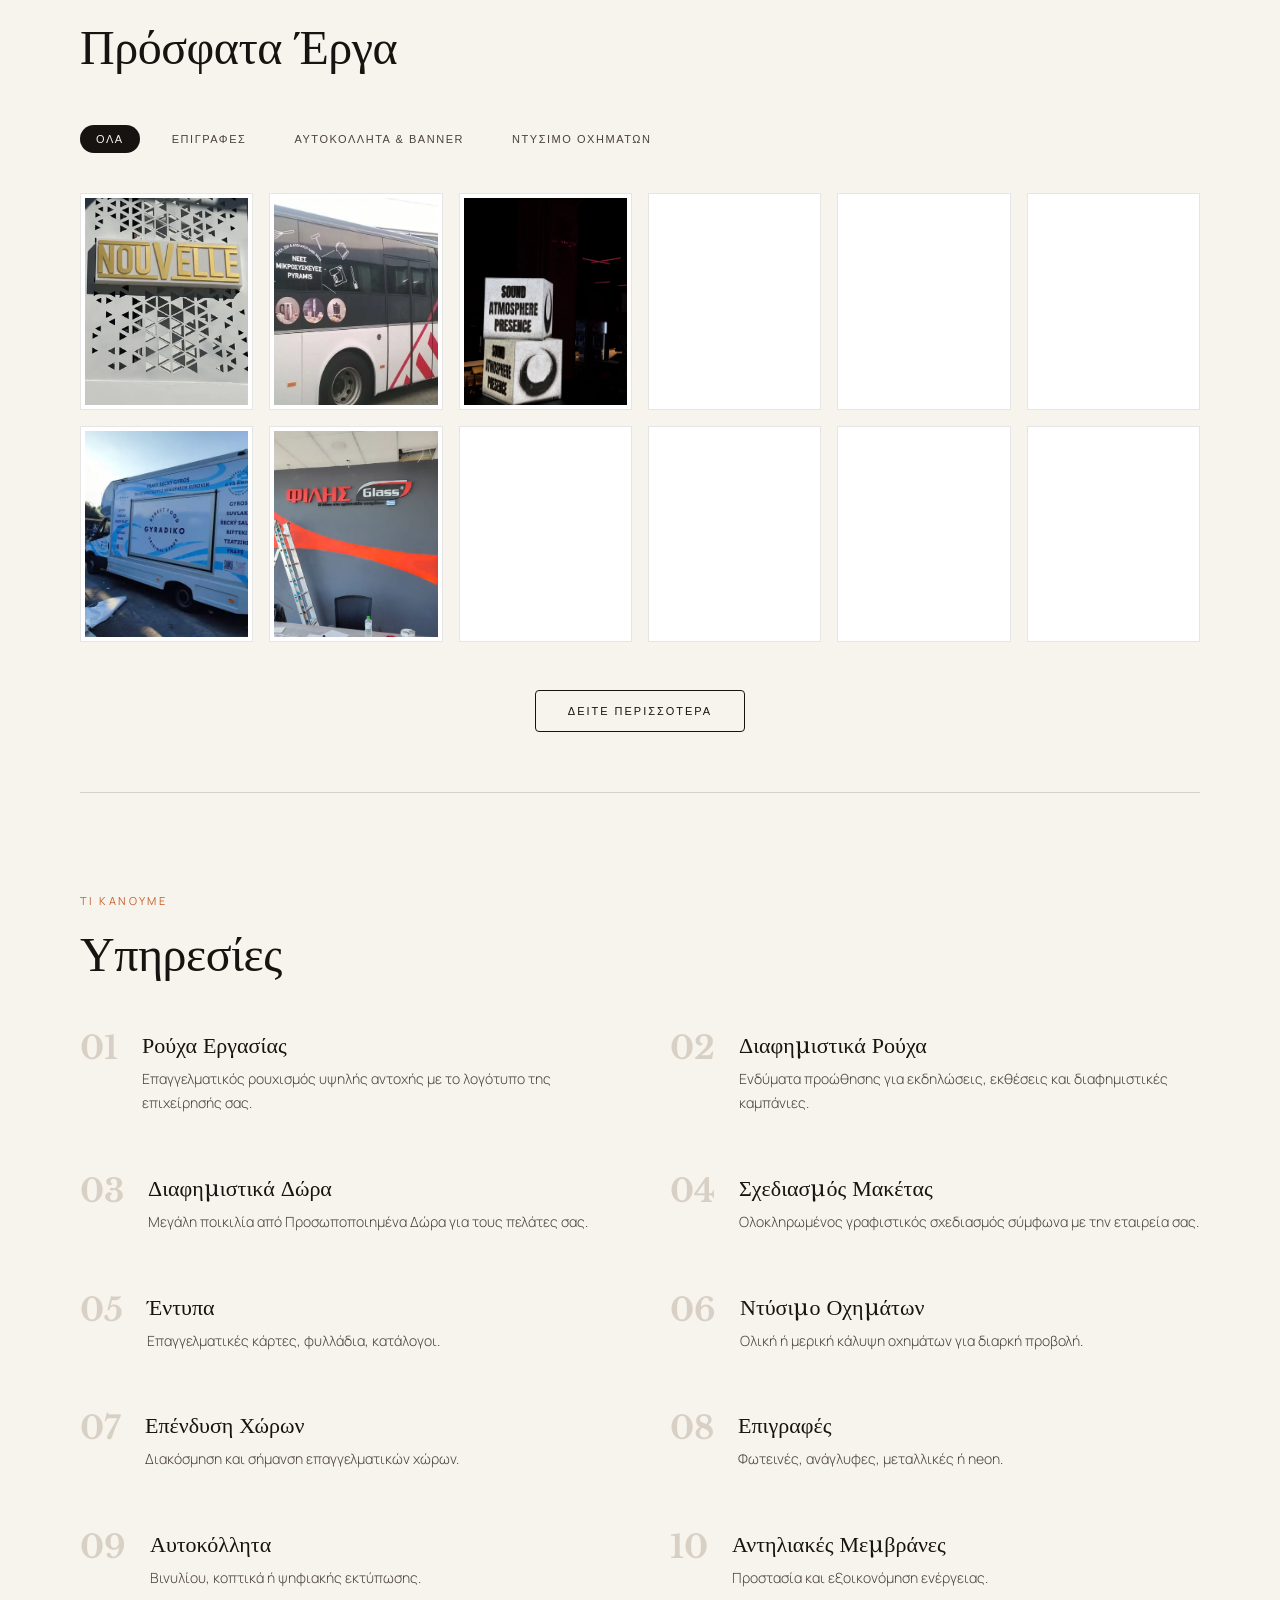
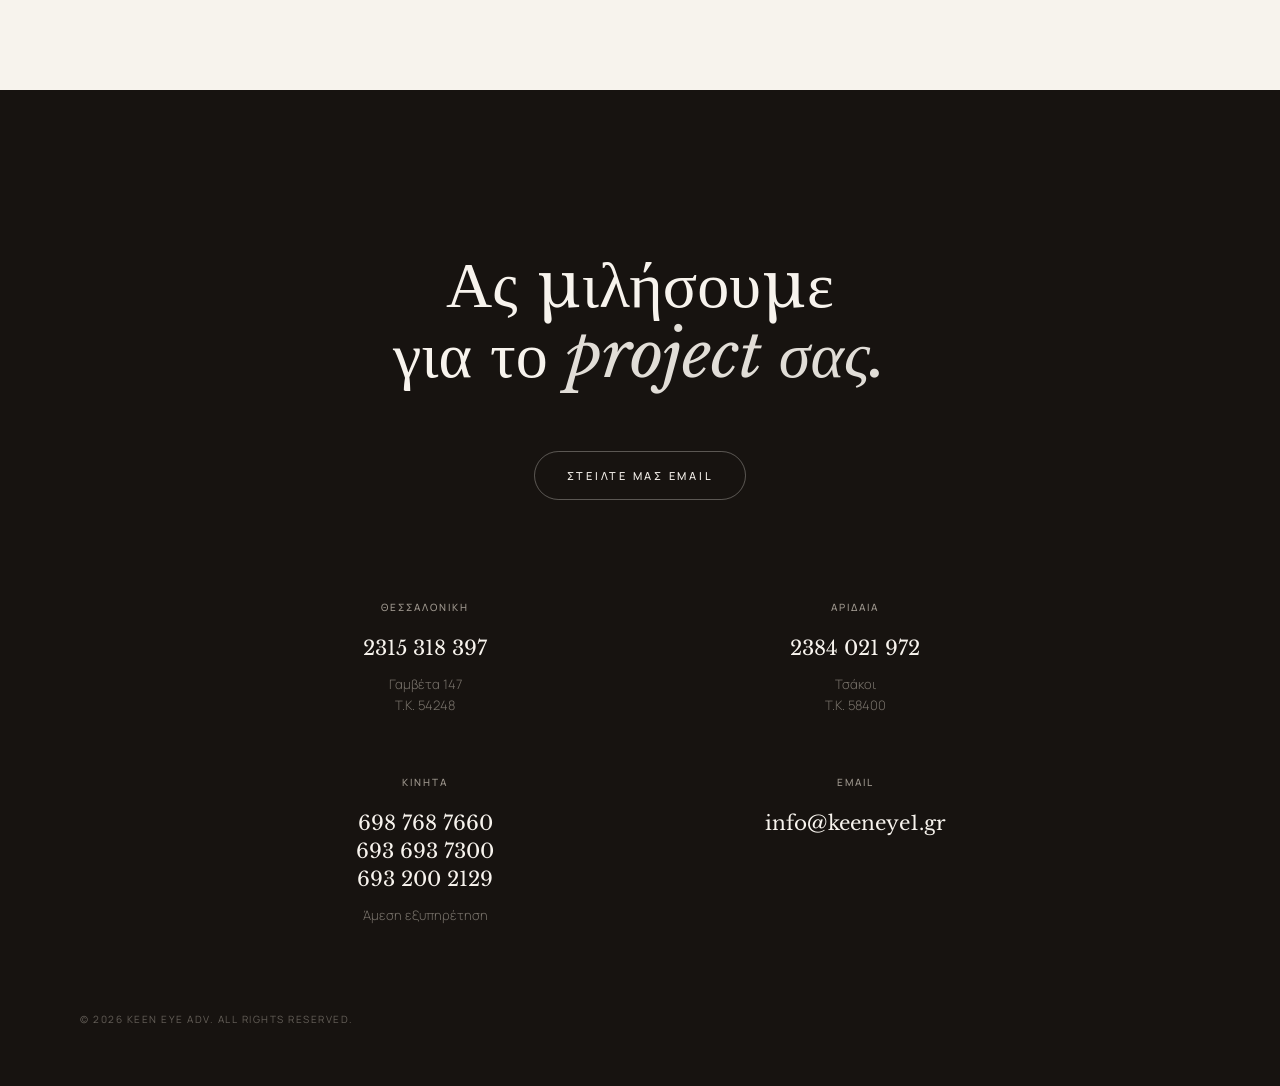
==== commit 3cd1c9f8: "chore: update contact telephone numbers in links and regenerate index files" ====
--- a/index.min.html
+++ b/index.min.html
@@ -1 +1 @@
-<!DOCTYPE html> <html lang="el" style="scroll-behavior:smooth;"> <head> <meta charset="UTF-8"> <meta name="viewport" content="width=device-width, initial-scale=1.0, maximum-scale=5.0"> <title>Keen Eye Advertising | Επιγραφές, Ψηφιακές Εκτυπώσεις & Branding στη Θεσσαλονίκη</title> <meta name="description" content="Η Keen Eye Advertising προσφέρει ολοκληρωμένες διαφημιστικές λύσεις από το 1995 στη Θεσσαλονίκη. Επιγραφές, ψηφιακές εκτυπώσεις, εταιρική ταυτότητα και branding."> <meta name="keywords" content="διαφήμιση, επιγραφές, ψηφιακές εκτυπώσεις, branding, Θεσσαλονίκη, Keen Eye Advertising"> <link rel="canonical" href="https://keeneye.gr/"> <meta property="og:type" content="website"> <meta property="og:url" content="https://keeneye.gr/"> <meta property="og:title" content="Keen Eye Advertising | Επιγραφές & Branding"> <meta property="og:description" content="Ολοκληρωμένες διαφημιστικές λύσεις και ψηφιακές εκτυπώσεις στη Θεσσαλονίκη από το 1995."> <meta property="og:image" content="https://keeneye.gr/photos/og-image.jpg"> <meta property="twitter:card" content="summary_large_image"> <meta property="twitter:title" content="Keen Eye Advertising | Επιγραφές & Branding"> <meta property="twitter:description" content="Ολοκληρωμένες διαφημιστικές λύσεις και ψηφιακές εκτυπώσεις στη Θεσσαλονίκη από το 1995."> <meta property="twitter:image" content="https://keeneye.gr/photos/og-image.jpg"> <link rel="preload" as="image" href="./logo-1x.webp" imagesrcset="./logo-1x.webp 1x, ./logo-2x.avif 2x" fetchpriority="high"> <link rel="preload" as="image" href="./photos/hero-mobile.webp" fetchpriority="high" media="(max-width:767px)"> <link rel="preload" as="image" href="./photos/hero-bg.webp" fetchpriority="high" media="(min-width:768px)"> <link rel="icon" type="image/x-icon" href="/favicon.ico"> <link rel="preconnect" href="https://fonts.googleapis.com"> <link rel="preconnect" href="https://fonts.gstatic.com" crossorigin> <link rel="stylesheet" href="https://fonts.googleapis.com/css2?family=Libre+Baskerville:ital,wght@0,400;0,700;1,400&family=Manrope:wght@300;400;500;600&display=swap" media="print" onload="this.media='all'"><noscript> <link rel="stylesheet" href="https://fonts.googleapis.com/css2?family=Libre+Baskerville:ital,wght@0,400;0,700;1,400&family=Manrope:wght@300;400;500;600&display=swap"> </noscript> <script type="application/ld+json">{"@context":"https://schema.org","@type":"LocalBusiness","name":"Keen Eye Advertising","image":"https://keeneye.gr/photos/hero-bg.webp","@id":"https://keeneye.gr","url":"https://keeneye.gr","telephone":"+302315318397","address":{"@type":"PostalAddress","streetAddress":"Γαμβέτα 147","addressLocality":"Θεσσαλονίκη","postalCode":"54248","addressCountry":"GR"},"geo":{"@type":"GeoCoordinates","latitude":40.6083,"longitude":22.9567},"openingHoursSpecification":{"@type":"OpeningHoursSpecification","dayOfWeek":["Monday","Tuesday","Wednesday","Thursday","Friday"],"opens":"09:00","closes":"17:00"}}</script> <style> :root {--bg:#F7F3ED;--ink:#171310;--mid:#4A423C;--rule:#D8D0C4;--acc:#C4622D;--serif:'Libre Baskerville', Georgia, serif;--sans:'Manrope', sans-serif} * {margin:0;padding:0;box-sizing:border-box} html {scroll-behavior:smooth;font-size:16px} body {font-family:var(--sans);background:var(--bg);color:var(--ink);-webkit-font-smoothing:antialiased;overflow-x:hidden} @keyframes fadeInUp {from {opacity:0;transform:translateY(30px)} to {opacity:1;transform:translateY(0)}} .reveal {opacity:0} .reveal.active {animation:fadeInUp .8s cubic-bezier(.16, 1, .3, 1) forwards} .hero-reveal {opacity:0;animation:fadeInUp .8s cubic-bezier(.16, 1, .3, 1) forwards} .delay-1 {animation-delay:.2s} .delay-2 {animation-delay:.4s} .delay-3 {animation-delay:.6s} nav {padding:24px 40px;display:flex;align-items:center;justify-content:space-between;position:sticky;top:0;background:rgba(247, 243, 237, 0.9);backdrop-filter:blur(15px);-webkit-backdrop-filter:blur(15px);z-index:100;border-bottom:1px solid rgba(0, 0, 0, 0.05)} @media(min-width:768px) {nav {padding:20px 80px}} .nav-left {display:flex;align-items:center;gap:48px} .nav-links {display:none;gap:32px;align-items:center} @media(min-width:768px) {.nav-links {display:flex}} .nav-links a {font-size:11px;letter-spacing:.16em;text-transform:uppercase;color:var(--mid);text-decoration:none;transition:color .15s} .nav-links a:hover {color:var(--ink)} .nav-contact-btn {display:none;align-items:center;gap:8px;border:1px solid var(--ink);color:var(--ink);font-size:10px;letter-spacing:.14em;text-transform:uppercase;padding:10px 24px;border-radius:30px;text-decoration:none;transition:all .3s cubic-bezier(.16, 1, .3, 1)} @media(min-width:768px) {.nav-contact-btn {display:inline-flex}} .nav-contact-btn:hover {background:var(--ink);color:var(--bg);transform:translateY(-1px)} .mob-btn {display:flex;flex-direction:column;gap:6px;padding:12px;background:none;border:none;cursor:pointer;margin-right:-12px;position:relative;z-index:200} .mob-btn span {width:24px;height:1.2px;background:var(--ink);transition:all .4s cubic-bezier(.16, 1, .3, 1);transform-origin:center} .mob-btn.open span:nth-child(1) {transform:translateY(7.2px) rotate(45deg)} .mob-btn.open span:nth-child(2) {opacity:0;transform:scaleX(0)} .mob-btn.open span:nth-child(3) {transform:translateY(-7.2px) rotate(-45deg)} @media(min-width:768px) {.mob-btn {display:none}} .mob-nav {position:fixed;inset:0;background:rgba(247, 243, 237, 0.98);z-index:150;display:flex;flex-direction:column;opacity:0;pointer-events:none;transition:all .5s cubic-bezier(.16, 1, .3, 1);overflow-y:auto} .mob-nav.open {opacity:1;pointer-events:auto} .mn-body {padding:120px 40px 60px;display:flex;flex-direction:column;gap:48px} .mn-links {display:flex;flex-direction:column;gap:16px} .mn-link {display:flex;align-items:center;font-size:clamp(42px, 12vw, 56px);letter-spacing:-.03em;color:var(--ink);text-decoration:none;font-family:var(--serif);padding:8px 0} .mn-ig-row {display:flex;align-items:center;gap:12px;text-decoration:none;color:var(--ink);transition:color .3s ease} .mn-ig-row:hover {color:var(--acc)} .mn-ig-row span {font-size:14px;letter-spacing:.1em;text-transform:uppercase;font-weight:600} .mn-contact {border-top:1px solid var(--rule);padding-top:40px;display:flex;flex-direction:column;gap:32px} .mn-section-label {font-size:10px;letter-spacing:.2em;text-transform:uppercase;color:var(--mid);margin-bottom:12px;font-weight:500} .mn-cg-row {display:flex;flex-direction:column;gap:4px} .mn-cg-label {font-size:10px;letter-spacing:.2em;text-transform:uppercase;color:var(--mid);font-weight:500} .mn-cg-num {font-size:18px;font-family:var(--serif);color:var(--ink);text-decoration:none} .hero {position:relative;padding:40px;display:flex;flex-direction:column;justify-content:center;overflow:hidden;background:url('./photos/hero-bg.webp') no-repeat center center;background-size:cover;min-height:calc(100vh - 80px);z-index:1} @media(max-width:767px) {.hero {background:url('./photos/hero-mobile.webp') no-repeat center center / contain, radial-gradient(circle at top left, #FDFBF7 0%, #F7F3ED 100%);padding:120px 32px 80px;min-height:85vh}} .hero::before {content:'';position:absolute;inset:0;background:rgba(247, 243, 237, 0.85);z-index:-1} @media(max-width:767px) {.hero::before {background:rgba(247, 243, 237, 0.7);}} @media(min-width:768px) {.hero {padding:60px 80px;display:grid;grid-template-columns:1.2fr 0.8fr;min-height:calc(100vh - 88px)}} .h-left {position:relative} @media(min-width:768px) {.h-left {padding-right:80px}} .h-tag {font-size:10px;letter-spacing:.25em;text-transform:uppercase;color:var(--acc);margin-bottom:24px;font-weight:500} @media(min-width:768px) {.h-tag {font-size:11px;margin-bottom:32px}} h1 {font-family:var(--serif);font-size:clamp(40px, 8vw, 84px);font-weight:400;line-height:1.05;letter-spacing:-.03em;margin-bottom:24px} h1 em {font-style:italic;display:block;color:var(--mid);font-weight:400} .h-body {font-size:15px;line-height:1.8;color:var(--mid);max-width:420px;margin-top:28px;font-weight:300} @media(min-width:768px) {.h-body {font-size:16px}} .h-actions {margin-top:48px;display:flex;flex-wrap:wrap;align-items:center;gap:32px} .h-btn {font-size:11px;letter-spacing:.2em;text-transform:uppercase;color:var(--ink);text-decoration:none;border-bottom:1.5px solid var(--ink);padding-bottom:4px;transition:all .3s ease;font-weight:500} .h-btn:hover {color:var(--acc);border-color:var(--acc);transform:translateX(4px)} .h-ig {font-size:11px;letter-spacing:.14em;text-transform:uppercase;color:var(--mid);text-decoration:none;transition:color .15s;display:inline-flex;align-items:center;gap:6px} .h-ig:hover {color:var(--acc)} .h-right {padding-left:0;display:flex;flex-direction:column;gap:0;position:relative} @media(min-width:768px) {.h-right {padding-left:80px}} .h-stat {padding:24px 0;border-bottom:1px solid rgba(0, 0, 0, 0.05)} @media(min-width:768px) {.h-stat {padding:36px 0}} .h-stat:first-child {padding-top:0} .h-num {font-family:var(--serif);font-size:clamp(48px, 10vw, 80px);font-weight:700;line-height:1;color:var(--ink);letter-spacing:-0.02em} .h-num sup {font-size:40%;color:var(--acc);vertical-align:super;margin-left:2px} .h-lbl {font-size:10px;letter-spacing:.2em;text-transform:uppercase;color:var(--mid);margin-top:12px;font-weight:500} .h-loc {padding-top:32px;font-size:13px;color:var(--mid);font-weight:300;line-height:1.8} .h-loc strong {display:block;font-family:var(--serif);font-size:20px;font-weight:400;color:var(--ink);margin-bottom:6px} .divider {height:1px;background:var(--rule);margin:0 40px} @media(min-width:768px) {.divider {margin:0 80px}} .about {max-width:1200px;margin:0 auto;padding:40px} @media(min-width:768px) {.about {padding:60px 80px}} .about-text h2 {font-family:var(--serif);font-size:clamp(36px, 5vw, 56px);font-weight:400;line-height:1.2;letter-spacing:-.01em;margin-bottom:16px;color:var(--ink)} .about-text p {font-size:16px;color:var(--mid);line-height:1.9;font-weight:300;margin-bottom:0} .about-grid {display:grid;grid-template-columns:1fr;gap:48px;align-items:center} @media(min-width:768px) {.about-grid {grid-template-columns:1.8fr 1fr;gap:80px;align-items:stretch}} .about-text {text-align:left;padding:80px 0} @media(min-width:768px) {.about-text {padding:100px 0}} .about-stats {display:flex;flex-direction:column;justify-content:center} .portfolio {padding:40px} @media(min-width:768px) {.portfolio {padding:60px 80px}} .sec-label {font-size:11px;letter-spacing:.22em;text-transform:uppercase;color:var(--acc);margin-bottom:16px} .sec-title {font-family:var(--serif);font-size:clamp(28px, 4vw, 48px);font-weight:400;letter-spacing:-.01em;margin-bottom:48px} .port-filters {display:flex;flex-wrap:wrap;gap:16px;margin-bottom:40px} .p-filt {background:none;border:none;font-size:11px;letter-spacing:.14em;text-transform:uppercase;color:var(--mid);cursor:pointer;padding:8px 16px;border-radius:20px;transition:all .2s} .p-filt:hover {color:var(--ink)} .p-filt.active {background:var(--ink);color:var(--bg)} .port-grid {display:grid;grid-template-columns:repeat(2, 1fr);gap:16px} @media(min-width:640px) {.port-grid {grid-template-columns:repeat(4, 1fr)}} @media(min-width:1024px) {.port-grid {grid-template-columns:repeat(6, 1fr)}} .port-item {position:relative;width:100%;aspect-ratio:4/5;overflow:hidden;background:#fff;border:1px solid rgba(0, 0, 0, 0.1);padding:4px;cursor:zoom-in;display:none;opacity:0;transform:translateY(10px);transition:opacity 0.4s ease, transform 0.4s ease} .visible .port-item {display:block;opacity:1;transform:translateY(0)} .port-item.visible {display:block;opacity:1;transform:translateY(0)} @media(max-width:767px) {.port-item {border:none;padding:0}} .port-item img {width:100%;height:100%;object-fit:cover;transition:transform 0.6s ease} .port-overlay {position:absolute;inset:4px;background:rgba(23, 19, 16, 0.7);opacity:0;transition:opacity 0.3s ease;display:flex;align-items:center;justify-content:center;pointer-events:none} .port-overlay span {color:#fff;font-size:12px;letter-spacing:0.15em;text-transform:uppercase;text-align:center;padding:0 10px} .port-item:hover .port-overlay {opacity:1} .port-load {margin-top:48px;display:flex;justify-content:center} .port-load button {background:transparent;border:1px solid var(--ink);color:var(--ink);font-size:11px;letter-spacing:.18em;text-transform:uppercase;padding:14px 32px;cursor:pointer;transition:all 0.3s cubic-bezier(0.16, 1, 0.3, 1);border-radius:4px} .port-load button:hover {background:var(--ink);color:var(--bg);transform:translateY(-2px)} .services {padding:80px 40px} @media(min-width:768px) {.services {padding:100px 80px}} .svc-grid {display:grid;grid-template-columns:1fr;gap:48px} @media(min-width:1024px) {.svc-grid {grid-template-columns:repeat(2, 1fr);gap:60px}} .svc-card {display:flex;gap:24px;align-items:flex-start} .svc-n {font-family:var(--serif);font-size:32px;line-height:1;color:var(--rule);font-weight:700;flex-shrink:0} .svc-content {display:flex;flex-direction:column;gap:8px} .svc-name {font-family:var(--serif);font-size:22px;font-weight:400;color:var(--ink)} .svc-desc {font-size:14px;color:var(--mid);line-height:1.7;font-weight:300} .contact {padding:100px 40px;background:var(--ink);color:var(--bg);text-align:center;position:relative} @media(min-width:768px) {.contact {padding:160px 80px}} .contact h2 {font-family:var(--serif);font-size:clamp(32px, 7vw, 64px);line-height:1.1;margin-bottom:60px;font-weight:400;color:var(--bg)} .contact h2 em {font-style:italic;color:var(--bg);opacity:0.9} .c-main-btn {display:inline-block;font-size:11px;letter-spacing:.25em;text-transform:uppercase;border:1px solid rgba(247, 243, 237, 0.3);color:var(--bg);padding:16px 32px;text-decoration:none;border-radius:40px;margin-bottom:100px;transition:all 0.4s cubic-bezier(0.16, 1, 0.3, 1);font-weight:500} .c-main-btn:hover {border-color:var(--bg);background:var(--bg);color:var(--ink)} .c-info-grid {display:grid;grid-template-columns:1fr;gap:60px;max-width:800px;margin:0 auto} @media(min-width:768px) {.c-info-grid {grid-template-columns:1fr 1fr} .c-email-row {grid-column:1 / -1}} .c-item {display:flex;flex-direction:column;align-items:center} .c-label {font-size:10px;letter-spacing:.2em;text-transform:uppercase;color:var(--rule);margin-bottom:20px;font-weight:500;opacity:0.7} .c-val {font-size:20px;margin-bottom:12px;font-family:var(--serif);line-height:1.4} .c-val a {color:var(--bg);text-decoration:none;transition:opacity 0.3s ease} .c-val a:hover {opacity:0.7} .c-sub {font-size:13px;color:var(--rule);line-height:1.6;font-weight:300;opacity:0.5} .c-copy {position:absolute;bottom:40px;left:40px;font-size:10px;color:var(--rule);letter-spacing:.15em;text-transform:uppercase;opacity:0.4} @media(min-width:768px) {.c-copy {bottom:60px;left:80px}} .lightbox {position:fixed;inset:0;background:rgba(23, 19, 16, 0.95);z-index:9999;display:none;align-items:center;justify-content:center;padding:20px;opacity:0;transition:opacity 0.3s} .lightbox.active {display:flex;opacity:1} .lightbox img {max-width:100%;max-height:90vh;object-fit:contain} .lb-close {position:absolute;top:20px;right:30px;background:none;border:none;color:#fff;font-size:40px;cursor:pointer;font-weight:300;line-height:1} img[alt*="Logo"] {height:48px;width:auto} @media(max-width:767px) {nav {padding:16px 24px} img[alt*="Logo"] {height:64px !important}} </style> </head> <body> <div class="mob-nav" id="mob-nav" role="dialog" aria-modal="true" aria-label="Mobile navigation"> <div class="mn-body"> <nav class="mn-links"> <a href="#hero" class="mn-link">Αρχική</a> <a href="#portfolio" class="mn-link">Έργα</a> <a href="#about" class="mn-link">Εταιρεία</a> <a href="#contact" class="mn-link" style="color:var(--acc)">Επικοινωνία</a> </nav> <a href="https://www.instagram.com/keeneye_adv/" target="_blank" rel="noopener" class="mn-ig-row"> <svg width="24" height="24" viewBox="0 0 24 24" fill="none" stroke="currentColor" stroke-width="1.5"> <rect x="2" y="2" width="20" height="20" rx="5" ry="5" /> <path d="M16 11.37A4 4 0 1 1 12.63 8 4 4 0 0 1 16 11.37z" /> <line x1="17.5" y1="6.5" x2="17.51" y2="6.5" /> </svg> <span>@keeneye_adv</span> </a> <div class="mn-contact"> <div class="mn-cg-row"> <span class="mn-section-label">Επικοινωνία</span> <span class="mn-cg-label">Θεσσαλονίκη</span> <a href="tel:+302315318397" class="mn-cg-num">2315 318 397</a> </div> <div class="mn-cg-row"> <span class="mn-cg-label">Αριδαία</span> <a href="tel:+302384021972" class="mn-cg-num">2384 021 972</a> </div> <div class="mn-cg-row"> <span class="mn-cg-label">Κινητά</span> <a href="tel:+306932002129" class="mn-cg-num">693 200 2129</a> <a href="tel:+306937537980" class="mn-cg-num">693 753 7980</a> <a href="tel:+306936937339" class="mn-cg-num">693 693 7339</a> </div> </div> </div> </div> <nav> <div class="nav-left"> <a href="#hero" title="Keen Eye Advertising - Home"> <picture> <source srcset="./logo-2x.avif 2x" type="image/avif"> <source srcset="./logo-1x.webp 1x, ./logo-2x.webp 2x" type="image/webp"> <img src="./logo-1x.webp" alt="Keen Eye Advertising - Logo" width="318" height="224" style="width:auto;display:block;" fetchpriority="high"> </picture> </a> <div class="nav-links"> <a href="#hero">Αρχική</a> <a href="#portfolio">Έργα</a> <a href="#about">Εταιρεία</a> <a href="#services">Υπηρεσίες</a> </div> </div> <div class="nav-right"> <a href="#contact" class="nav-contact-btn">Επικοινωνία</a> <button class="mob-btn" id="mob-menu" aria-label="Toggle mobile menu"><span></span><span></span><span></span></button> </div> </nav> <section class="hero" id="hero"> <div class="h-left"> <div class="h-tag hero-reveal">Αισθητική & Διαφήμιση, 1995</div> <h1 class="hero-reveal delay-1">Κορυφαία<br>Διαφημιστική<br><em>Προβολή.</em></h1> <p class="h-body hero-reveal delay-2">Ολοκληρωμένη διαφημιστική φροντίδα και ψηφιακές εκτυπώσεις από το 1995. Εξειδικευμένες λύσεις σε επιγραφές, branding και "ντύσιμο" επαγγελματικών χώρων.</p> <div class="h-actions hero-reveal delay-3"> <a href="#portfolio" class="h-btn">Δείτε τα έργα μας</a> <a href="https://www.instagram.com/keeneye_adv/" target="_blank" rel="noopener" class="h-ig"> <svg width="14" height="14" viewBox="0 0 24 24" fill="none" stroke="currentColor" stroke-width="2" stroke-linecap="round" stroke-linejoin="round"> <rect x="2" y="2" width="20" height="20" rx="5" ry="5"></rect> <path d="M16 11.37A4 4 0 1 1 12.63 8 4 4 0 0 1 16 11.37z"></path> <line x1="17.5" y1="6.5" x2="17.51" y2="6.5"></line> </svg> Instagram </a> </div> </div> </section> <div class="divider"></div> <!-- ABOUT --> <section class="about reveal" id="about"> <div class="about-grid"> <div class="about-text"> <div class="sec-label">Ποιοι είμαστε</div> <h2>Τριάντα χρόνια παρουσίας στην αγορά.</h2> <p>Ξεκινήσαμε από την Αριδαία το 1995 με μια απλή πεποίθηση:η εικόνα μιας επιχείρησης αξίζει τον ίδιο σεβασμό με το προϊόν της. Σήμερα, από τη Θεσσαλονίκη, συνεχίζουμε να αναλαμβάνουμε κάθε έργο με την ίδια προσοχή — από μία απλή επιγραφή ως την πλήρη εικαστική ταυτότητα χώρου.</p> </div> <div class="about-stats"> <div class="h-right"> <div class="h-stat"> <div class="h-num">30<sup>+</sup></div> <div class="h-lbl">Χρόνια εμπειρίας</div> </div> <div class="h-stat"> <div class="h-num">2</div> <div class="h-lbl">Εγκαταστάσεις</div> </div> <div class="h-loc"> <strong>Αριδαία & Θεσσαλονίκη</strong> Βορεία Ελλάδα </div> </div> </div> </div> </section> <div class="divider"></div> <!-- PORTFOLIO --> <section class="portfolio reveal" id="portfolio"> <div class="sec-label">Δουλειές Μας</div> <h2 class="sec-title">Πρόσφατα Έργα</h2> <div class="port-filters"> <button class="p-filt active" data-filter="all">Όλα</button> <button class="p-filt" data-filter="Επιγραφές">Επιγραφές</button> <button class="p-filt" data-filter="Αυτοκόλλητα">Αυτοκόλλητα & Banner</button> <button class="p-filt" data-filter="Ντύσιμο">Ντύσιμο Οχημάτων</button> </div> <div class="port-grid" id="port-grid"> <div class="port-item" data-category="Επιγραφές"><img loading="lazy" decoding="async" width="400" height="500" src="photos/projects/signs/IMG_4484.webp" alt="Επαγγελματική εξωτερική επιγραφή"> <div class="port-overlay"><span>Επιγραφές</span></div> </div> <div class="port-item" data-category="Ντύσιμο"><img loading="lazy" decoding="async" width="400" height="500" src="photos/projects/vehicle-wrapping/vehicle-4.webp" alt="Ντύσιμο οχήματος με εταιρικά γραφικά"> <div class="port-overlay"><span>Ντύσιμο</span></div> </div> <div class="port-item" data-category="Αυτοκόλλητα"><img loading="lazy" decoding="async" width="400" height="500" src="photos/projects/stickers/banner.webp" alt="Επαγγελματικό διαφημιστικό banner"> <div class="port-overlay"><span>Αυτοκόλλητα</span></div> </div> <div class="port-item" data-category="Επιγραφές"><img loading="lazy" decoding="async" width="400" height="500" src="photos/projects/signs/IMG_4486.webp" alt="Επαγγελματική εξωτερική επιγραφή"> <div class="port-overlay"><span>Επιγραφές</span></div> </div> <div class="port-item" data-category="Αυτοκόλλητα"><img loading="lazy" decoding="async" width="400" height="500" src="photos/projects/stickers/sticker-main.webp" alt="Εκτύπωση και εφαρμογή αυτοκόλλητων"> <div class="port-overlay"><span>Αυτοκόλλητα</span></div> </div> <div class="port-item" data-category="Επιγραφές"><img loading="lazy" decoding="async" width="400" height="500" src="photos/projects/signs/IMG_4503.webp" alt="Επαγγελματική εξωτερική επιγραφή"> <div class="port-overlay"><span>Επιγραφές</span></div> </div> <div class="port-item" data-category="Ντύσιμο"><img loading="lazy" decoding="async" width="400" height="500" src="photos/projects/vehicle-wrapping/vehicle-7.webp" alt="Ντύσιμο οχήματος με εταιρικά γραφικά"> <div class="port-overlay"><span>Ντύσιμο</span></div> </div> <div class="port-item" data-category="Επιγραφές"><img loading="lazy" decoding="async" width="400" height="500" src="photos/projects/signs/IMG_4481.webp" alt="Επαγγελματική εξωτερική επιγραφή"> <div class="port-overlay"><span>Επιγραφές</span></div> </div> <div class="port-item" data-category="Αυτοκόλλητα"><img loading="lazy" decoding="async" width="400" height="500" src="photos/projects/stickers/IMG_4489.webp" alt="Εκτύπωση και εφαρμογή αυτοκόλλητων"> <div class="port-overlay"><span>Αυτοκόλλητα</span></div> </div> <div class="port-item" data-category="Ντύσιμο"><img loading="lazy" decoding="async" width="400" height="500" src="photos/projects/vehicle-wrapping/vehicle-6.webp" alt="Ντύσιμο οχήματος με εταιρικά γραφικά"> <div class="port-overlay"><span>Ντύσιμο</span></div> </div> <div class="port-item" data-category="Επιγραφές"><img loading="lazy" decoding="async" width="400" height="500" src="photos/projects/signs/IMG_4500.webp" alt="Επαγγελματική εξωτερική επιγραφή"> <div class="port-overlay"><span>Επιγραφές</span></div> </div> <div class="port-item" data-category="Αυτοκόλλητα"><img loading="lazy" decoding="async" width="400" height="500" src="photos/projects/stickers/IMG_4416.webp" alt="Εκτύπωση και εφαρμογή αυτοκόλλητων"> <div class="port-overlay"><span>Αυτοκόλλητα</span></div> </div> <!-- Additional Portfolio Items --> <div class="port-item" data-category="Επιγραφές"><img loading="lazy" decoding="async" width="400" height="500" src="photos/projects/signs/IMG_4501.webp" alt="Επαγγελματική εξωτερική επιγραφή"> <div class="port-overlay"><span>Επιγραφές</span></div> </div> <div class="port-item" data-category="Ντύσιμο"><img loading="lazy" decoding="async" width="400" height="500" src="photos/projects/vehicle-wrapping/vehicle-5.webp" alt="Ντύσιμο οχήματος με εταιρικά γραφικά"> <div class="port-overlay"><span>Ντύσιμο</span></div> </div> <div class="port-item" data-category="Αυτοκόλλητα"><img loading="lazy" decoding="async" width="400" height="500" src="photos/projects/stickers/IMG_4506.webp" alt="Εκτύπωση και εφαρμογή αυτοκόλλητων"> <div class="port-overlay"><span>Αυτοκόλλητα</span></div> </div> <div class="port-item" data-category="Επιγραφές"><img loading="lazy" decoding="async" width="400" height="500" src="photos/projects/signs/IMG_4482.webp" alt="Επαγγελματική εξωτερική επιγραφή"> <div class="port-overlay"><span>Επιγραφές</span></div> </div> <div class="port-item" data-category="Ντύσιμο"><img loading="lazy" decoding="async" width="400" height="500" src="photos/projects/vehicle-wrapping/vehicle-3.webp" alt="Ντύσιμο οχήματος με εταιρικά γραφικά"> <div class="port-overlay"><span>Ντύσιμο</span></div> </div> <div class="port-item" data-category="Επιγραφές"><img loading="lazy" decoding="async" width="400" height="500" src="photos/projects/signs/IMG_4496.webp" alt="Επαγγελματική εξωτερική επιγραφή"> <div class="port-overlay"><span>Επιγραφές</span></div> </div> <div class="port-item" data-category="Αυτοκόλλητα"><img loading="lazy" decoding="async" width="400" height="500" src="photos/projects/stickers/IMG_4422.webp" alt="Εκτύπωση και εφαρμογή αυτοκόλλητων"> <div class="port-overlay"><span>Αυτοκόλλητα</span></div> </div> <div class="port-item" data-category="Ντύσιμο"><img loading="lazy" decoding="async" width="400" height="500" src="photos/projects/vehicle-wrapping/vehicle-2.webp" alt="Ντύσιμο οχήματος με εταιρικά γραφικά"> <div class="port-overlay"><span>Ντύσιμο</span></div> </div> <div class="port-item" data-category="Επιγραφές"><img loading="lazy" decoding="async" width="400" height="500" src="photos/projects/signs/IMG_4490.webp" alt="Επαγγελματική εξωτερική επιγραφή"> <div class="port-overlay"><span>Επιγραφές</span></div> </div> <div class="port-item" data-category="Αυτοκόλλητα"><img loading="lazy" decoding="async" width="400" height="500" src="photos/projects/stickers/sticker-alt.webp" alt="Εκτύπωση και εφαρμογή αυτοκόλλητων"> <div class="port-overlay"><span>Αυτοκόλλητα</span></div> </div> <div class="port-item" data-category="Επιγραφές"><img loading="lazy" decoding="async" width="400" height="500" src="photos/projects/signs/IMG_4474.webp" alt="Επαγγελματική εξωτερική επιγραφή"> <div class="port-overlay"><span>Επιγραφές</span></div> </div> <div class="port-item" data-category="Επιγραφές"><img loading="lazy" decoding="async" width="400" height="500" src="photos/projects/signs/IMG_1370.webp" alt="Επαγγελματική εξωτερική επιγραφή"> <div class="port-overlay"><span>Επιγραφές</span></div> </div> </div> <div class="port-load" id="port-load-container"> <button id="load-more-btn">Δείτε περισσότερα</button> <button id="load-less-btn" style="display:none">Δείτε λιγότερα</button> </div> </section> <div class="divider"></div> <!-- SERVICES --> <section class="services reveal" id="services"> <div class="sec-label">Τι κάνουμε</div> <h2 class="sec-title">Υπηρεσίες</h2> <div class="svc-grid"> <div class="svc-card"> <div class="svc-n">01</div> <div class="svc-content"> <div class="svc-name">Ρούχα Εργασίας</div> <div class="svc-desc">Επαγγελματικός ρουχισμός υψηλής αντοχής με το λογότυπο της επιχείρησής σας.</div> </div> </div> <div class="svc-card"> <div class="svc-n">02</div> <div class="svc-content"> <div class="svc-name">Διαφημιστικά Ρούχα</div> <div class="svc-desc">Ενδύματα προώθησης για εκδηλώσεις, εκθέσεις και διαφημιστικές καμπάνιες.</div> </div> </div> <div class="svc-card"> <div class="svc-n">03</div> <div class="svc-content"> <div class="svc-name">Διαφημιστικά Δώρα</div> <div class="svc-desc">Μεγάλη ποικιλία από Προσωποποιημένα Δώρα για τους πελάτες σας.</div> </div> </div> <div class="svc-card"> <div class="svc-n">04</div> <div class="svc-content"> <div class="svc-name">Σχεδιασμός Μακέτας</div> <div class="svc-desc">Ολοκληρωμένος γραφιστικός σχεδιασμός σύμφωνα με την εταιρεία σας.</div> </div> </div> <div class="svc-card"> <div class="svc-n">05</div> <div class="svc-content"> <div class="svc-name">Έντυπα</div> <div class="svc-desc">Επαγγελματικές κάρτες, φυλλάδια, κατάλογοι.</div> </div> </div> <div class="svc-card"> <div class="svc-n">06</div> <div class="svc-content"> <div class="svc-name">Τύπωμα Οχημάτων</div> <div class="svc-desc">Ολική ή μερική κάλυψη οχημάτων για διαρκή προβολή.</div> </div> </div> <div class="svc-card"> <div class="svc-n">07</div> <div class="svc-content"> <div class="svc-name">Επένδυση Χώρων</div> <div class="svc-desc">Διακόσμηση και σήμανση επαγγελματικών χώρων.</div> </div> </div> <div class="svc-card"> <div class="svc-n">08</div> <div class="svc-content"> <div class="svc-name">Επιγραφές</div> <div class="svc-desc">Φωτεινές, ανάγλυφες, μεταλλικές ή neon.</div> </div> </div> <div class="svc-card"> <div class="svc-n">09</div> <div class="svc-content"> <div class="svc-name">Αυτοκόλλητα</div> <div class="svc-desc">Βινυλίου, κοπτικά ή ψηφιακής εκτύπωσης.</div> </div> </div> <div class="svc-card"> <div class="svc-n">10</div> <div class="svc-content"> <div class="svc-name">Αντηλιακές Μεμβράνες</div> <div class="svc-desc">Προστασία και εξοικονόμηση ενέργειας.</div> </div> </div> </div> </section> <!-- CONTACT --> <section class="contact reveal" id="contact"> <h2>Ας μιλήσουμε<br>για το <em>project σας.</em></h2> <a href="https://mail.google.com/mail/?view=cm&fs=1&to=info@keeneye1.gr" target="_blank" rel="noopener" class="c-main-btn">ΣΤΕΙΛΤΕ ΜΑΣ EMAIL</a> <div class="c-info-grid"> <div> <div class="c-label">Θεσσαλονίκη</div> <div class="c-val"><a href="tel:+302315318397">2315 318 397</a></div> <div class="c-sub">Γαμβέτα 147<br>Τ.Κ. 54248</div> </div> <div> <div class="c-label">Αριδαία</div> <div class="c-val"><a href="tel:+302384021972">2384 021 972</a></div> <div class="c-sub">Τσάκοι<br>Τ.Κ. 58400</div> </div> <div> <div class="c-label">Κινητά</div> <div class="c-val"> <a href="tel:+306932002129">693 200 2129</a><br> <a href="tel:+306937537980">693 753 7980</a><br> <a href="tel:+306936937339">693 693 7339</a> </div> <div class="c-sub">Άμεση εξυπηρέτηση</div> </div> <div class="c-email-item"> <div class="c-label">Email</div> <div class="c-val"><a href="mailto:info@keeneye1.gr">info@keeneye1.gr</a></div> </div> </div> <div class="c-copy">© 2026 KEEN EYE ADV. ALL RIGHTS RESERVED.</div> </section> <div class="lightbox" id="lightbox"> <button class="lb-close" id="lb-close" aria-label="Close lightbox">&times;</button> <img src="" id="lb-img" alt="Project Enlargement"> </div> <script> document.addEventListener('DOMContentLoaded', () => {const runTask = (fn) => {if ('requestIdleCallback' in window) {requestIdleCallback(fn)} else {setTimeout(fn, 1)}};runTask(() => {const mobBtn = document.getElementById('mob-menu'), mobNav = document.getElementById('mob-nav');const openMenu = () => {mobBtn.classList.add('open');mobNav.classList.add('open');document.body.style.overflow = 'hidden'};const closeMenu = () => {mobBtn.classList.remove('open');mobNav.classList.remove('open');document.body.style.overflow = ''};if (mobBtn && mobNav) {mobBtn.addEventListener('click', () => {mobNav.classList.contains('open') ? closeMenu() :openMenu()});document.querySelectorAll('#mob-nav a').forEach(link => link.addEventListener('click', closeMenu));}});runTask(() => {const items = Array.from(document.querySelectorAll('.port-item')), filters = document.querySelectorAll('.p-filt'), loadMoreBtn = document.getElementById('load-more-btn'), loadLessBtn = document.getElementById('load-less-btn'), container = document.getElementById('port-load-container');let currentFilter = 'all', itemsLimit = 12;const isMobile = window.innerWidth < 768;const updateGrid = () => {let visibleCount = 0;const currentLimit = isMobile ? 6 :itemsLimit;items.forEach(item => {const cat = item.getAttribute('data-category');if (currentFilter === 'all' || cat === currentFilter) {if (visibleCount < currentLimit) {item.classList.add('visible')} else {item.classList.remove('visible')} visibleCount++} else {item.classList.remove('visible')}});const totalAvailable = currentFilter === 'all' ? items.length :items.filter(i => i.getAttribute('data-category') === currentFilter).length;const displayLimit = isMobile ? 6 :itemsLimit;loadMoreBtn.style.display = totalAvailable > displayLimit ? 'inline-block' :'none';loadLessBtn.style.display = itemsLimit > (isMobile ? 6 :12) ? 'inline-block' :'none';container.style.display = (totalAvailable <= displayLimit && itemsLimit <= (isMobile ? 6 :12)) ? 'none' :'flex';};filters.forEach(btn => btn.addEventListener('click', () => {filters.forEach(f => f.classList.remove('active'));btn.classList.add('active');currentFilter = btn.getAttribute('data-filter');itemsLimit = 12;updateGrid()}));loadMoreBtn.addEventListener('click', () => {itemsLimit += isMobile ? 6 :12;updateGrid()});loadLessBtn.addEventListener('click', () => {itemsLimit = isMobile ? 6 :12;updateGrid();document.getElementById('portfolio').scrollIntoView({behavior:'smooth'})});updateGrid()});runTask(() => {const lightbox = document.getElementById('lightbox'), lbImg = document.getElementById('lb-img'), lbClose = document.getElementById('lb-close'), grid = document.getElementById('port-grid');grid.addEventListener('click', (e) => {const item = e.target.closest('.port-item');if (item) {lbImg.src = item.querySelector('img').src;lightbox.classList.add('active');document.body.style.overflow = 'hidden'}});lbClose.addEventListener('click', () => {lightbox.classList.remove('active');document.body.style.overflow = ''});lightbox.addEventListener('click', (e) => {if (e.target === lightbox) {lightbox.classList.remove('active');document.body.style.overflow = ''}})});runTask(() => {const revealObserver = new IntersectionObserver((entries) => {entries.forEach(entry => {if (entry.isIntersecting) {entry.target.classList.add('active');revealObserver.unobserve(entry.target)}})}, {threshold:.1});document.querySelectorAll('.reveal').forEach(el => revealObserver.observe(el))})});</script> </body> </html>
+<!DOCTYPE html> <html lang="el" style="scroll-behavior:smooth;"> <head> <meta charset="UTF-8"> <meta name="viewport" content="width=device-width, initial-scale=1.0, maximum-scale=5.0"> <title>Keen Eye Advertising | Επιγραφές, Ψηφιακές Εκτυπώσεις & Branding στη Θεσσαλονίκη</title> <meta name="description" content="Η Keen Eye Advertising προσφέρει ολοκληρωμένες διαφημιστικές λύσεις από το 1995 στη Θεσσαλονίκη. Επιγραφές, ψηφιακές εκτυπώσεις, εταιρική ταυτότητα και branding."> <meta name="keywords" content="διαφήμιση, επιγραφές, ψηφιακές εκτυπώσεις, branding, Θεσσαλονίκη, Keen Eye Advertising"> <link rel="canonical" href="https://keeneye.gr/"> <meta property="og:type" content="website"> <meta property="og:url" content="https://keeneye.gr/"> <meta property="og:title" content="Keen Eye Advertising | Επιγραφές & Branding"> <meta property="og:description" content="Ολοκληρωμένες διαφημιστικές λύσεις και ψηφιακές εκτυπώσεις στη Θεσσαλονίκη από το 1995."> <meta property="og:image" content="https://keeneye.gr/photos/og-image.jpg"> <meta property="twitter:card" content="summary_large_image"> <meta property="twitter:title" content="Keen Eye Advertising | Επιγραφές & Branding"> <meta property="twitter:description" content="Ολοκληρωμένες διαφημιστικές λύσεις και ψηφιακές εκτυπώσεις στη Θεσσαλονίκη από το 1995."> <meta property="twitter:image" content="https://keeneye.gr/photos/og-image.jpg"> <link rel="preload" as="image" href="./logo-1x.webp" imagesrcset="./logo-1x.webp 1x, ./logo-2x.avif 2x" fetchpriority="high"> <link rel="preload" as="image" href="./photos/hero-mobile.webp" fetchpriority="high" media="(max-width:767px)"> <link rel="preload" as="image" href="./photos/hero-bg.webp" fetchpriority="high" media="(min-width:768px)"> <link rel="icon" type="image/x-icon" href="/favicon.ico"> <link rel="preconnect" href="https://fonts.googleapis.com"> <link rel="preconnect" href="https://fonts.gstatic.com" crossorigin> <link rel="stylesheet" href="https://fonts.googleapis.com/css2?family=Libre+Baskerville:ital,wght@0,400;0,700;1,400&family=Manrope:wght@300;400;500;600&display=swap" media="print" onload="this.media='all'"><noscript> <link rel="stylesheet" href="https://fonts.googleapis.com/css2?family=Libre+Baskerville:ital,wght@0,400;0,700;1,400&family=Manrope:wght@300;400;500;600&display=swap"> </noscript> <script type="application/ld+json">{"@context":"https://schema.org","@type":"LocalBusiness","name":"Keen Eye Advertising","image":"https://keeneye.gr/photos/hero-bg.webp","@id":"https://keeneye.gr","url":"https://keeneye.gr","telephone":"+302315318397","address":{"@type":"PostalAddress","streetAddress":"Γαμβέτα 147","addressLocality":"Θεσσαλονίκη","postalCode":"54248","addressCountry":"GR"},"geo":{"@type":"GeoCoordinates","latitude":40.6083,"longitude":22.9567},"openingHoursSpecification":{"@type":"OpeningHoursSpecification","dayOfWeek":["Monday","Tuesday","Wednesday","Thursday","Friday"],"opens":"09:00","closes":"17:00"}}</script> <style> :root {--bg:#F7F3ED;--ink:#171310;--mid:#4A423C;--rule:#D8D0C4;--acc:#C4622D;--serif:'Libre Baskerville', Georgia, serif;--sans:'Manrope', sans-serif} * {margin:0;padding:0;box-sizing:border-box} html {scroll-behavior:smooth;font-size:16px} body {font-family:var(--sans);background:var(--bg);color:var(--ink);-webkit-font-smoothing:antialiased;overflow-x:hidden} @keyframes fadeInUp {from {opacity:0;transform:translateY(30px)} to {opacity:1;transform:translateY(0)}} .reveal {opacity:0} .reveal.active {animation:fadeInUp .8s cubic-bezier(.16, 1, .3, 1) forwards} .hero-reveal {opacity:0;animation:fadeInUp .8s cubic-bezier(.16, 1, .3, 1) forwards} .delay-1 {animation-delay:.2s} .delay-2 {animation-delay:.4s} .delay-3 {animation-delay:.6s} nav {padding:24px 40px;display:flex;align-items:center;justify-content:space-between;position:sticky;top:0;background:rgba(247, 243, 237, 0.9);backdrop-filter:blur(15px);-webkit-backdrop-filter:blur(15px);z-index:100;border-bottom:1px solid rgba(0, 0, 0, 0.05)} @media(min-width:768px) {nav {padding:20px 80px}} .nav-left {display:flex;align-items:center;gap:48px} .nav-links {display:none;gap:32px;align-items:center} @media(min-width:768px) {.nav-links {display:flex}} .nav-links a {font-size:11px;letter-spacing:.16em;text-transform:uppercase;color:var(--mid);text-decoration:none;transition:color .15s} .nav-links a:hover {color:var(--ink)} .nav-contact-btn {display:none;align-items:center;gap:8px;border:1px solid var(--ink);color:var(--ink);font-size:10px;letter-spacing:.14em;text-transform:uppercase;padding:10px 24px;border-radius:30px;text-decoration:none;transition:all .3s cubic-bezier(.16, 1, .3, 1)} @media(min-width:768px) {.nav-contact-btn {display:inline-flex}} .nav-contact-btn:hover {background:var(--ink);color:var(--bg);transform:translateY(-1px)} .mob-btn {display:flex;flex-direction:column;gap:6px;padding:12px;background:none;border:none;cursor:pointer;margin-right:-12px;position:relative;z-index:200} .mob-btn span {width:24px;height:1.2px;background:var(--ink);transition:all .4s cubic-bezier(.16, 1, .3, 1);transform-origin:center} .mob-btn.open span:nth-child(1) {transform:translateY(7.2px) rotate(45deg)} .mob-btn.open span:nth-child(2) {opacity:0;transform:scaleX(0)} .mob-btn.open span:nth-child(3) {transform:translateY(-7.2px) rotate(-45deg)} @media(min-width:768px) {.mob-btn {display:none}} .mob-nav {position:fixed;inset:0;background:rgba(247, 243, 237, 0.98);z-index:150;display:flex;flex-direction:column;opacity:0;pointer-events:none;transition:all .5s cubic-bezier(.16, 1, .3, 1);overflow-y:auto} .mob-nav.open {opacity:1;pointer-events:auto} .mn-body {padding:120px 40px 60px;display:flex;flex-direction:column;gap:48px} .mn-links {display:flex;flex-direction:column;gap:16px} .mn-link {display:flex;align-items:center;font-size:clamp(42px, 12vw, 56px);letter-spacing:-.03em;color:var(--ink);text-decoration:none;font-family:var(--serif);padding:8px 0} .mn-ig-row {display:flex;align-items:center;gap:12px;text-decoration:none;color:var(--ink);transition:color .3s ease} .mn-ig-row:hover {color:var(--acc)} .mn-ig-row span {font-size:14px;letter-spacing:.1em;text-transform:uppercase;font-weight:600} .mn-contact {border-top:1px solid var(--rule);padding-top:40px;display:flex;flex-direction:column;gap:32px} .mn-section-label {font-size:10px;letter-spacing:.2em;text-transform:uppercase;color:var(--mid);margin-bottom:12px;font-weight:500} .mn-cg-row {display:flex;flex-direction:column;gap:4px} .mn-cg-label {font-size:10px;letter-spacing:.2em;text-transform:uppercase;color:var(--mid);font-weight:500} .mn-cg-num {font-size:18px;font-family:var(--serif);color:var(--ink);text-decoration:none} .hero {position:relative;padding:40px;display:flex;flex-direction:column;justify-content:center;overflow:hidden;background:url('./photos/hero-bg.webp') no-repeat center center;background-size:cover;min-height:calc(100vh - 80px);z-index:1} @media(max-width:767px) {.hero {background:url('./photos/hero-mobile.webp') no-repeat center center / contain, radial-gradient(circle at top left, #FDFBF7 0%, #F7F3ED 100%);padding:120px 32px 80px;min-height:85vh}} .hero::before {content:'';position:absolute;inset:0;background:rgba(247, 243, 237, 0.85);z-index:-1} @media(max-width:767px) {.hero::before {background:rgba(247, 243, 237, 0.7);}} @media(min-width:768px) {.hero {padding:60px 80px;display:grid;grid-template-columns:1.2fr 0.8fr;min-height:calc(100vh - 88px)}} .h-left {position:relative} @media(min-width:768px) {.h-left {padding-right:80px}} .h-tag {font-size:10px;letter-spacing:.25em;text-transform:uppercase;color:var(--acc);margin-bottom:24px;font-weight:500} @media(min-width:768px) {.h-tag {font-size:11px;margin-bottom:32px}} h1 {font-family:var(--serif);font-size:clamp(40px, 8vw, 84px);font-weight:400;line-height:1.05;letter-spacing:-.03em;margin-bottom:24px} h1 em {font-style:italic;display:block;color:var(--mid);font-weight:400} .h-body {font-size:15px;line-height:1.8;color:var(--mid);max-width:420px;margin-top:28px;font-weight:300} @media(min-width:768px) {.h-body {font-size:16px}} .h-actions {margin-top:48px;display:flex;flex-wrap:wrap;align-items:center;gap:32px} .h-btn {font-size:11px;letter-spacing:.2em;text-transform:uppercase;color:var(--ink);text-decoration:none;border-bottom:1.5px solid var(--ink);padding-bottom:4px;transition:all .3s ease;font-weight:500} .h-btn:hover {color:var(--acc);border-color:var(--acc);transform:translateX(4px)} .h-ig {font-size:11px;letter-spacing:.14em;text-transform:uppercase;color:var(--mid);text-decoration:none;transition:color .15s;display:inline-flex;align-items:center;gap:6px} .h-ig:hover {color:var(--acc)} .h-right {padding-left:0;display:flex;flex-direction:column;gap:0;position:relative} @media(min-width:768px) {.h-right {padding-left:80px}} .h-stat {padding:24px 0;border-bottom:1px solid rgba(0, 0, 0, 0.05)} @media(min-width:768px) {.h-stat {padding:36px 0}} .h-stat:first-child {padding-top:0} .h-num {font-family:var(--serif);font-size:clamp(48px, 10vw, 80px);font-weight:700;line-height:1;color:var(--ink);letter-spacing:-0.02em} .h-num sup {font-size:40%;color:var(--acc);vertical-align:super;margin-left:2px} .h-lbl {font-size:10px;letter-spacing:.2em;text-transform:uppercase;color:var(--mid);margin-top:12px;font-weight:500} .h-loc {padding-top:32px;font-size:13px;color:var(--mid);font-weight:300;line-height:1.8} .h-loc strong {display:block;font-family:var(--serif);font-size:20px;font-weight:400;color:var(--ink);margin-bottom:6px} .divider {height:1px;background:var(--rule);margin:0 40px} @media(min-width:768px) {.divider {margin:0 80px}} .about {max-width:1200px;margin:0 auto;padding:40px} @media(min-width:768px) {.about {padding:60px 80px}} .about-text h2 {font-family:var(--serif);font-size:clamp(36px, 5vw, 56px);font-weight:400;line-height:1.2;letter-spacing:-.01em;margin-bottom:16px;color:var(--ink)} .about-text p {font-size:16px;color:var(--mid);line-height:1.9;font-weight:300;margin-bottom:0} .about-grid {display:grid;grid-template-columns:1fr;gap:48px;align-items:center} @media(min-width:768px) {.about-grid {grid-template-columns:1.8fr 1fr;gap:80px;align-items:stretch}} .about-text {text-align:left;padding:80px 0} @media(min-width:768px) {.about-text {padding:100px 0}} .about-stats {display:flex;flex-direction:column;justify-content:center} .portfolio {padding:40px} @media(min-width:768px) {.portfolio {padding:60px 80px}} .sec-label {font-size:11px;letter-spacing:.22em;text-transform:uppercase;color:var(--acc);margin-bottom:16px} .sec-title {font-family:var(--serif);font-size:clamp(28px, 4vw, 48px);font-weight:400;letter-spacing:-.01em;margin-bottom:48px} .port-filters {display:flex;flex-wrap:wrap;gap:16px;margin-bottom:40px} .p-filt {background:none;border:none;font-size:11px;letter-spacing:.14em;text-transform:uppercase;color:var(--mid);cursor:pointer;padding:8px 16px;border-radius:20px;transition:all .2s} .p-filt:hover {color:var(--ink)} .p-filt.active {background:var(--ink);color:var(--bg)} .port-grid {display:grid;grid-template-columns:repeat(2, 1fr);gap:16px} @media(min-width:640px) {.port-grid {grid-template-columns:repeat(4, 1fr)}} @media(min-width:1024px) {.port-grid {grid-template-columns:repeat(6, 1fr)}} .port-item {position:relative;width:100%;aspect-ratio:4/5;overflow:hidden;background:#fff;border:1px solid rgba(0, 0, 0, 0.1);padding:4px;cursor:zoom-in;display:none;opacity:0;transform:translateY(10px);transition:opacity 0.4s ease, transform 0.4s ease} .visible .port-item {display:block;opacity:1;transform:translateY(0)} .port-item.visible {display:block;opacity:1;transform:translateY(0)} @media(max-width:767px) {.port-item {border:none;padding:0}} .port-item img {width:100%;height:100%;object-fit:cover;transition:transform 0.6s ease} .port-overlay {position:absolute;inset:4px;background:rgba(23, 19, 16, 0.7);opacity:0;transition:opacity 0.3s ease;display:flex;align-items:center;justify-content:center;pointer-events:none} .port-overlay span {color:#fff;font-size:12px;letter-spacing:0.15em;text-transform:uppercase;text-align:center;padding:0 10px} .port-item:hover .port-overlay {opacity:1} .port-load {margin-top:48px;display:flex;justify-content:center} .port-load button {background:transparent;border:1px solid var(--ink);color:var(--ink);font-size:11px;letter-spacing:.18em;text-transform:uppercase;padding:14px 32px;cursor:pointer;transition:all 0.3s cubic-bezier(0.16, 1, 0.3, 1);border-radius:4px} .port-load button:hover {background:var(--ink);color:var(--bg);transform:translateY(-2px)} .services {padding:80px 40px} @media(min-width:768px) {.services {padding:100px 80px}} .svc-grid {display:grid;grid-template-columns:1fr;gap:48px} @media(min-width:1024px) {.svc-grid {grid-template-columns:repeat(2, 1fr);gap:60px}} .svc-card {display:flex;gap:24px;align-items:flex-start} .svc-n {font-family:var(--serif);font-size:32px;line-height:1;color:var(--rule);font-weight:700;flex-shrink:0} .svc-content {display:flex;flex-direction:column;gap:8px} .svc-name {font-family:var(--serif);font-size:22px;font-weight:400;color:var(--ink)} .svc-desc {font-size:14px;color:var(--mid);line-height:1.7;font-weight:300} .contact {padding:100px 40px;background:var(--ink);color:var(--bg);text-align:center;position:relative} @media(min-width:768px) {.contact {padding:160px 80px}} .contact h2 {font-family:var(--serif);font-size:clamp(32px, 7vw, 64px);line-height:1.1;margin-bottom:60px;font-weight:400;color:var(--bg)} .contact h2 em {font-style:italic;color:var(--bg);opacity:0.9} .c-main-btn {display:inline-block;font-size:11px;letter-spacing:.25em;text-transform:uppercase;border:1px solid rgba(247, 243, 237, 0.3);color:var(--bg);padding:16px 32px;text-decoration:none;border-radius:40px;margin-bottom:100px;transition:all 0.4s cubic-bezier(0.16, 1, 0.3, 1);font-weight:500} .c-main-btn:hover {border-color:var(--bg);background:var(--bg);color:var(--ink)} .c-info-grid {display:grid;grid-template-columns:1fr;gap:60px;max-width:800px;margin:0 auto} @media(min-width:768px) {.c-info-grid {grid-template-columns:1fr 1fr} .c-email-row {grid-column:1 / -1}} .c-item {display:flex;flex-direction:column;align-items:center} .c-label {font-size:10px;letter-spacing:.2em;text-transform:uppercase;color:var(--rule);margin-bottom:20px;font-weight:500;opacity:0.7} .c-val {font-size:20px;margin-bottom:12px;font-family:var(--serif);line-height:1.4} .c-val a {color:var(--bg);text-decoration:none;transition:opacity 0.3s ease} .c-val a:hover {opacity:0.7} .c-sub {font-size:13px;color:var(--rule);line-height:1.6;font-weight:300;opacity:0.5} .c-copy {position:absolute;bottom:40px;left:40px;font-size:10px;color:var(--rule);letter-spacing:.15em;text-transform:uppercase;opacity:0.4} @media(min-width:768px) {.c-copy {bottom:60px;left:80px}} .lightbox {position:fixed;inset:0;background:rgba(23, 19, 16, 0.95);z-index:9999;display:none;align-items:center;justify-content:center;padding:20px;opacity:0;transition:opacity 0.3s} .lightbox.active {display:flex;opacity:1} .lightbox img {max-width:100%;max-height:90vh;object-fit:contain} .lb-close {position:absolute;top:20px;right:30px;background:none;border:none;color:#fff;font-size:40px;cursor:pointer;font-weight:300;line-height:1} img[alt*="Logo"] {height:48px;width:auto} @media(max-width:767px) {nav {padding:16px 24px} img[alt*="Logo"] {height:64px !important}} </style> </head> <body> <div class="mob-nav" id="mob-nav" role="dialog" aria-modal="true" aria-label="Mobile navigation"> <div class="mn-body"> <nav class="mn-links"> <a href="#hero" class="mn-link">Αρχική</a> <a href="#portfolio" class="mn-link">Έργα</a> <a href="#about" class="mn-link">Εταιρεία</a> <a href="#contact" class="mn-link" style="color:var(--acc)">Επικοινωνία</a> </nav> <a href="https://www.instagram.com/keeneye_adv/" target="_blank" rel="noopener" class="mn-ig-row"> <svg width="24" height="24" viewBox="0 0 24 24" fill="none" stroke="currentColor" stroke-width="1.5"> <rect x="2" y="2" width="20" height="20" rx="5" ry="5" /> <path d="M16 11.37A4 4 0 1 1 12.63 8 4 4 0 0 1 16 11.37z" /> <line x1="17.5" y1="6.5" x2="17.51" y2="6.5" /> </svg> <span>@keeneye_adv</span> </a> <div class="mn-contact"> <div class="mn-cg-row"> <span class="mn-section-label">Επικοινωνία</span> <span class="mn-cg-label">Θεσσαλονίκη</span> <a href="tel:+302315318397" class="mn-cg-num">2315 318 397</a> </div> <div class="mn-cg-row"> <span class="mn-cg-label">Αριδαία</span> <a href="tel:+302384021972" class="mn-cg-num">2384 021 972</a> </div> <div class="mn-cg-row"> <span class="mn-cg-label">Κινητά</span> <a href="tel:+306987687660" class="mn-cg-num">698 768 7660</a> <a href="tel:+306936937300" class="mn-cg-num">693 693 7300</a> <a href="tel:+306932002129" class="mn-cg-num">693 200 2129</a> </div> </div> </div> </div> <nav> <div class="nav-left"> <a href="#hero" title="Keen Eye Advertising - Home"> <picture> <source srcset="./logo-2x.avif 2x" type="image/avif"> <source srcset="./logo-1x.webp 1x, ./logo-2x.webp 2x" type="image/webp"> <img src="./logo-1x.webp" alt="Keen Eye Advertising - Logo" width="318" height="224" style="width:auto;display:block;" fetchpriority="high"> </picture> </a> <div class="nav-links"> <a href="#hero">Αρχική</a> <a href="#portfolio">Έργα</a> <a href="#about">Εταιρεία</a> <a href="#services">Υπηρεσίες</a> </div> </div> <div class="nav-right"> <a href="#contact" class="nav-contact-btn">Επικοινωνία</a> <button class="mob-btn" id="mob-menu" aria-label="Toggle mobile menu"><span></span><span></span><span></span></button> </div> </nav> <section class="hero" id="hero"> <div class="h-left"> <div class="h-tag hero-reveal">Αισθητική & Διαφήμιση, 1995</div> <h1 class="hero-reveal delay-1">THINK<br>CREATE<br><em>IMPACT.</em></h1> <p class="h-body hero-reveal delay-2">Ολοκληρωμένη διαφημιστική φροντίδα και ψηφιακές εκτυπώσεις από το 1995. Εξειδικευμένες λύσεις σε επιγραφές, branding και "ντύσιμο" επαγγελματικών χώρων.</p> <div class="h-actions hero-reveal delay-3"> <a href="#portfolio" class="h-btn">Δείτε τα έργα μας</a> <a href="https://www.instagram.com/keeneye_adv/" target="_blank" rel="noopener" class="h-ig"> <svg width="14" height="14" viewBox="0 0 24 24" fill="none" stroke="currentColor" stroke-width="2" stroke-linecap="round" stroke-linejoin="round"> <rect x="2" y="2" width="20" height="20" rx="5" ry="5"></rect> <path d="M16 11.37A4 4 0 1 1 12.63 8 4 4 0 0 1 16 11.37z"></path> <line x1="17.5" y1="6.5" x2="17.51" y2="6.5"></line> </svg> Instagram </a> </div> </div> </section> <div class="divider"></div> <!-- ABOUT --> <section class="about reveal" id="about"> <div class="about-grid"> <div class="about-text"> <div class="sec-label">Ποιοι είμαστε</div> <h2>Τριάντα χρόνια παρουσίας στην αγορά.</h2> <p>Ξεκινήσαμε από την Αριδαία το 1995 με μια απλή πεποίθηση:η εικόνα μιας επιχείρησης αξίζει τον ίδιο σεβασμό με το προϊόν της. Σήμερα, από τη Θεσσαλονίκη, συνεχίζουμε να αναλαμβάνουμε κάθε έργο με την ίδια προσοχή — από μία απλή επιγραφή ως την πλήρη εικαστική ταυτότητα χώρου.</p> </div> <div class="about-stats"> <div class="h-right"> <div class="h-stat"> <div class="h-num">30<sup>+</sup></div> <div class="h-lbl">Χρόνια εμπειρίας</div> </div> <div class="h-stat"> <div class="h-num">2</div> <div class="h-lbl">Εγκαταστάσεις</div> </div> <div class="h-loc"> <strong>Αριδαία & Θεσσαλονίκη</strong> Βορεία Ελλάδα </div> </div> </div> </div> </section> <div class="divider"></div> <!-- PORTFOLIO --> <section class="portfolio reveal" id="portfolio"> <div class="sec-label">Δουλειές Μας</div> <h2 class="sec-title">Πρόσφατα Έργα</h2> <div class="port-filters"> <button class="p-filt active" data-filter="all">Όλα</button> <button class="p-filt" data-filter="Επιγραφές">Επιγραφές</button> <button class="p-filt" data-filter="Αυτοκόλλητα">Αυτοκόλλητα & Banner</button> <button class="p-filt" data-filter="Ντύσιμο">Ντύσιμο Οχημάτων</button> </div> <div class="port-grid" id="port-grid"> <div class="port-item" data-category="Επιγραφές"><img loading="lazy" decoding="async" width="400" height="500" src="photos/projects/signs/IMG_4484.webp" alt="Επαγγελματική εξωτερική επιγραφή"> <div class="port-overlay"><span>Επιγραφές</span></div> </div> <div class="port-item" data-category="Ντύσιμο"><img loading="lazy" decoding="async" width="400" height="500" src="photos/projects/vehicle-wrapping/vehicle-4.webp" alt="Ντύσιμο οχήματος με εταιρικά γραφικά"> <div class="port-overlay"><span>Ντύσιμο</span></div> </div> <div class="port-item" data-category="Αυτοκόλλητα"><img loading="lazy" decoding="async" width="400" height="500" src="photos/projects/stickers/banner.webp" alt="Επαγγελματικό διαφημιστικό banner"> <div class="port-overlay"><span>Αυτοκόλλητα</span></div> </div> <div class="port-item" data-category="Επιγραφές"><img loading="lazy" decoding="async" width="400" height="500" src="photos/projects/signs/IMG_4486.webp" alt="Επαγγελματική εξωτερική επιγραφή"> <div class="port-overlay"><span>Επιγραφές</span></div> </div> <div class="port-item" data-category="Αυτοκόλλητα"><img loading="lazy" decoding="async" width="400" height="500" src="photos/projects/stickers/sticker-main.webp" alt="Εκτύπωση και εφαρμογή αυτοκόλλητων"> <div class="port-overlay"><span>Αυτοκόλλητα</span></div> </div> <div class="port-item" data-category="Επιγραφές"><img loading="lazy" decoding="async" width="400" height="500" src="photos/projects/signs/IMG_4503.webp" alt="Επαγγελματική εξωτερική επιγραφή"> <div class="port-overlay"><span>Επιγραφές</span></div> </div> <div class="port-item" data-category="Ντύσιμο"><img loading="lazy" decoding="async" width="400" height="500" src="photos/projects/vehicle-wrapping/vehicle-7.webp" alt="Ντύσιμο οχήματος με εταιρικά γραφικά"> <div class="port-overlay"><span>Ντύσιμο</span></div> </div> <div class="port-item" data-category="Επιγραφές"><img loading="lazy" decoding="async" width="400" height="500" src="photos/projects/signs/IMG_4481.webp" alt="Επαγγελματική εξωτερική επιγραφή"> <div class="port-overlay"><span>Επιγραφές</span></div> </div> <div class="port-item" data-category="Αυτοκόλλητα"><img loading="lazy" decoding="async" width="400" height="500" src="photos/projects/stickers/IMG_4489.webp" alt="Εκτύπωση και εφαρμογή αυτοκόλλητων"> <div class="port-overlay"><span>Αυτοκόλλητα</span></div> </div> <div class="port-item" data-category="Ντύσιμο"><img loading="lazy" decoding="async" width="400" height="500" src="photos/projects/vehicle-wrapping/vehicle-6.webp" alt="Ντύσιμο οχήματος με εταιρικά γραφικά"> <div class="port-overlay"><span>Ντύσιμο</span></div> </div> <div class="port-item" data-category="Επιγραφές"><img loading="lazy" decoding="async" width="400" height="500" src="photos/projects/signs/IMG_4500.webp" alt="Επαγγελματική εξωτερική επιγραφή"> <div class="port-overlay"><span>Επιγραφές</span></div> </div> <div class="port-item" data-category="Αυτοκόλλητα"><img loading="lazy" decoding="async" width="400" height="500" src="photos/projects/stickers/IMG_4416.webp" alt="Εκτύπωση και εφαρμογή αυτοκόλλητων"> <div class="port-overlay"><span>Αυτοκόλλητα</span></div> </div> <!-- Additional Portfolio Items --> <div class="port-item" data-category="Επιγραφές"><img loading="lazy" decoding="async" width="400" height="500" src="photos/projects/signs/IMG_4501.webp" alt="Επαγγελματική εξωτερική επιγραφή"> <div class="port-overlay"><span>Επιγραφές</span></div> </div> <div class="port-item" data-category="Ντύσιμο"><img loading="lazy" decoding="async" width="400" height="500" src="photos/projects/vehicle-wrapping/vehicle-5.webp" alt="Ντύσιμο οχήματος με εταιρικά γραφικά"> <div class="port-overlay"><span>Ντύσιμο</span></div> </div> <div class="port-item" data-category="Αυτοκόλλητα"><img loading="lazy" decoding="async" width="400" height="500" src="photos/projects/stickers/IMG_4506.webp" alt="Εκτύπωση και εφαρμογή αυτοκόλλητων"> <div class="port-overlay"><span>Αυτοκόλλητα</span></div> </div> <div class="port-item" data-category="Επιγραφές"><img loading="lazy" decoding="async" width="400" height="500" src="photos/projects/signs/IMG_4482.webp" alt="Επαγγελματική εξωτερική επιγραφή"> <div class="port-overlay"><span>Επιγραφές</span></div> </div> <div class="port-item" data-category="Ντύσιμο"><img loading="lazy" decoding="async" width="400" height="500" src="photos/projects/vehicle-wrapping/vehicle-3.webp" alt="Ντύσιμο οχήματος με εταιρικά γραφικά"> <div class="port-overlay"><span>Ντύσιμο</span></div> </div> <div class="port-item" data-category="Επιγραφές"><img loading="lazy" decoding="async" width="400" height="500" src="photos/projects/signs/IMG_4496.webp" alt="Επαγγελματική εξωτερική επιγραφή"> <div class="port-overlay"><span>Επιγραφές</span></div> </div> <div class="port-item" data-category="Αυτοκόλλητα"><img loading="lazy" decoding="async" width="400" height="500" src="photos/projects/stickers/IMG_4422.webp" alt="Εκτύπωση και εφαρμογή αυτοκόλλητων"> <div class="port-overlay"><span>Αυτοκόλλητα</span></div> </div> <div class="port-item" data-category="Ντύσιμο"><img loading="lazy" decoding="async" width="400" height="500" src="photos/projects/vehicle-wrapping/vehicle-2.webp" alt="Ντύσιμο οχήματος με εταιρικά γραφικά"> <div class="port-overlay"><span>Ντύσιμο</span></div> </div> <div class="port-item" data-category="Επιγραφές"><img loading="lazy" decoding="async" width="400" height="500" src="photos/projects/signs/IMG_4490.webp" alt="Επαγγελματική εξωτερική επιγραφή"> <div class="port-overlay"><span>Επιγραφές</span></div> </div> <div class="port-item" data-category="Αυτοκόλλητα"><img loading="lazy" decoding="async" width="400" height="500" src="photos/projects/stickers/sticker-alt.webp" alt="Εκτύπωση και εφαρμογή αυτοκόλλητων"> <div class="port-overlay"><span>Αυτοκόλλητα</span></div> </div> <div class="port-item" data-category="Επιγραφές"><img loading="lazy" decoding="async" width="400" height="500" src="photos/projects/signs/IMG_4474.webp" alt="Επαγγελματική εξωτερική επιγραφή"> <div class="port-overlay"><span>Επιγραφές</span></div> </div> <div class="port-item" data-category="Επιγραφές"><img loading="lazy" decoding="async" width="400" height="500" src="photos/projects/signs/IMG_1370.webp" alt="Επαγγελματική εξωτερική επιγραφή"> <div class="port-overlay"><span>Επιγραφές</span></div> </div> </div> <div class="port-load" id="port-load-container"> <button id="load-more-btn">Δείτε περισσότερα</button> <button id="load-less-btn" style="display:none">Δείτε λιγότερα</button> </div> </section> <div class="divider"></div> <!-- SERVICES --> <section class="services reveal" id="services"> <div class="sec-label">Τι κάνουμε</div> <h2 class="sec-title">Υπηρεσίες</h2> <div class="svc-grid"> <div class="svc-card"> <div class="svc-n">01</div> <div class="svc-content"> <div class="svc-name">Ρούχα Εργασίας</div> <div class="svc-desc">Επαγγελματικός ρουχισμός υψηλής αντοχής με το λογότυπο της επιχείρησής σας.</div> </div> </div> <div class="svc-card"> <div class="svc-n">02</div> <div class="svc-content"> <div class="svc-name">Διαφημιστικά Ρούχα</div> <div class="svc-desc">Ενδύματα προώθησης για εκδηλώσεις, εκθέσεις και διαφημιστικές καμπάνιες.</div> </div> </div> <div class="svc-card"> <div class="svc-n">03</div> <div class="svc-content"> <div class="svc-name">Διαφημιστικά Δώρα</div> <div class="svc-desc">Μεγάλη ποικιλία από Προσωποποιημένα Δώρα για τους πελάτες σας.</div> </div> </div> <div class="svc-card"> <div class="svc-n">04</div> <div class="svc-content"> <div class="svc-name">Σχεδιασμός Μακέτας</div> <div class="svc-desc">Ολοκληρωμένος γραφιστικός σχεδιασμός σύμφωνα με την εταιρεία σας.</div> </div> </div> <div class="svc-card"> <div class="svc-n">05</div> <div class="svc-content"> <div class="svc-name">Έντυπα</div> <div class="svc-desc">Επαγγελματικές κάρτες, φυλλάδια, κατάλογοι.</div> </div> </div> <div class="svc-card"> <div class="svc-n">06</div> <div class="svc-content"> <div class="svc-name">Ντύσιμο Οχημάτων</div> <div class="svc-desc">Ολική ή μερική κάλυψη οχημάτων για διαρκή προβολή.</div> </div> </div> <div class="svc-card"> <div class="svc-n">07</div> <div class="svc-content"> <div class="svc-name">Επένδυση Χώρων</div> <div class="svc-desc">Διακόσμηση και σήμανση επαγγελματικών χώρων.</div> </div> </div> <div class="svc-card"> <div class="svc-n">08</div> <div class="svc-content"> <div class="svc-name">Επιγραφές</div> <div class="svc-desc">Φωτεινές, ανάγλυφες, μεταλλικές ή neon.</div> </div> </div> <div class="svc-card"> <div class="svc-n">09</div> <div class="svc-content"> <div class="svc-name">Αυτοκόλλητα</div> <div class="svc-desc">Βινυλίου, κοπτικά ή ψηφιακής εκτύπωσης.</div> </div> </div> <div class="svc-card"> <div class="svc-n">10</div> <div class="svc-content"> <div class="svc-name">Αντηλιακές Μεμβράνες</div> <div class="svc-desc">Προστασία και εξοικονόμηση ενέργειας.</div> </div> </div> </div> </section> <!-- CONTACT --> <section class="contact reveal" id="contact"> <h2>Ας μιλήσουμε<br>για το <em>project σας.</em></h2> <a href="https://mail.google.com/mail/?view=cm&fs=1&to=info@keeneye1.gr" target="_blank" rel="noopener" class="c-main-btn">ΣΤΕΙΛΤΕ ΜΑΣ EMAIL</a> <div class="c-info-grid"> <div> <div class="c-label">Θεσσαλονίκη</div> <div class="c-val"><a href="tel:+302315318397">2315 318 397</a></div> <div class="c-sub">Γαμβέτα 147<br>Τ.Κ. 54248</div> </div> <div> <div class="c-label">Αριδαία</div> <div class="c-val"><a href="tel:+302384021972">2384 021 972</a></div> <div class="c-sub">Τσάκοι<br>Τ.Κ. 58400</div> </div> <div> <div class="c-label">Κινητά</div> <div class="c-val"> <a href="tel:+306987687660">698 768 7660</a><br> <a href="tel:+306936937300">693 693 7300</a><br> <a href="tel:+306932002129">693 200 2129</a> </div> <div class="c-sub">Άμεση εξυπηρέτηση</div> </div> <div class="c-email-item"> <div class="c-label">Email</div> <div class="c-val"><a href="mailto:info@keeneye1.gr">info@keeneye1.gr</a></div> </div> </div> <div class="c-copy">© 2026 KEEN EYE ADV. ALL RIGHTS RESERVED.</div> </section> <div class="lightbox" id="lightbox"> <button class="lb-close" id="lb-close" aria-label="Close lightbox">&times;</button> <img src="" id="lb-img" alt="Project Enlargement"> </div> <script> document.addEventListener('DOMContentLoaded', () => {const runTask = (fn) => {if ('requestIdleCallback' in window) {requestIdleCallback(fn)} else {setTimeout(fn, 1)}};runTask(() => {const mobBtn = document.getElementById('mob-menu'), mobNav = document.getElementById('mob-nav');const openMenu = () => {mobBtn.classList.add('open');mobNav.classList.add('open');document.body.style.overflow = 'hidden'};const closeMenu = () => {mobBtn.classList.remove('open');mobNav.classList.remove('open');document.body.style.overflow = ''};if (mobBtn && mobNav) {mobBtn.addEventListener('click', () => {mobNav.classList.contains('open') ? closeMenu() :openMenu()});document.querySelectorAll('#mob-nav a').forEach(link => link.addEventListener('click', closeMenu));}});runTask(() => {const items = Array.from(document.querySelectorAll('.port-item')), filters = document.querySelectorAll('.p-filt'), loadMoreBtn = document.getElementById('load-more-btn'), loadLessBtn = document.getElementById('load-less-btn'), container = document.getElementById('port-load-container');let currentFilter = 'all', itemsLimit = 12;const isMobile = window.innerWidth < 768;const updateGrid = () => {let visibleCount = 0;const currentLimit = isMobile ? 6 :itemsLimit;items.forEach(item => {const cat = item.getAttribute('data-category');if (currentFilter === 'all' || cat === currentFilter) {if (visibleCount < currentLimit) {item.classList.add('visible')} else {item.classList.remove('visible')} visibleCount++} else {item.classList.remove('visible')}});const totalAvailable = currentFilter === 'all' ? items.length :items.filter(i => i.getAttribute('data-category') === currentFilter).length;const displayLimit = isMobile ? 6 :itemsLimit;loadMoreBtn.style.display = totalAvailable > displayLimit ? 'inline-block' :'none';loadLessBtn.style.display = itemsLimit > (isMobile ? 6 :12) ? 'inline-block' :'none';container.style.display = (totalAvailable <= displayLimit && itemsLimit <= (isMobile ? 6 :12)) ? 'none' :'flex';};filters.forEach(btn => btn.addEventListener('click', () => {filters.forEach(f => f.classList.remove('active'));btn.classList.add('active');currentFilter = btn.getAttribute('data-filter');itemsLimit = 12;updateGrid()}));loadMoreBtn.addEventListener('click', () => {itemsLimit += isMobile ? 6 :12;updateGrid()});loadLessBtn.addEventListener('click', () => {itemsLimit = isMobile ? 6 :12;updateGrid();document.getElementById('portfolio').scrollIntoView({behavior:'smooth'})});updateGrid()});runTask(() => {const lightbox = document.getElementById('lightbox'), lbImg = document.getElementById('lb-img'), lbClose = document.getElementById('lb-close'), grid = document.getElementById('port-grid');grid.addEventListener('click', (e) => {const item = e.target.closest('.port-item');if (item) {lbImg.src = item.querySelector('img').src;lightbox.classList.add('active');document.body.style.overflow = 'hidden'}});lbClose.addEventListener('click', () => {lightbox.classList.remove('active');document.body.style.overflow = ''});lightbox.addEventListener('click', (e) => {if (e.target === lightbox) {lightbox.classList.remove('active');document.body.style.overflow = ''}})});runTask(() => {const revealObserver = new IntersectionObserver((entries) => {entries.forEach(entry => {if (entry.isIntersecting) {entry.target.classList.add('active');revealObserver.unobserve(entry.target)}})}, {threshold:.1});document.querySelectorAll('.reveal').forEach(el => revealObserver.observe(el))})});</script> </body> </html>
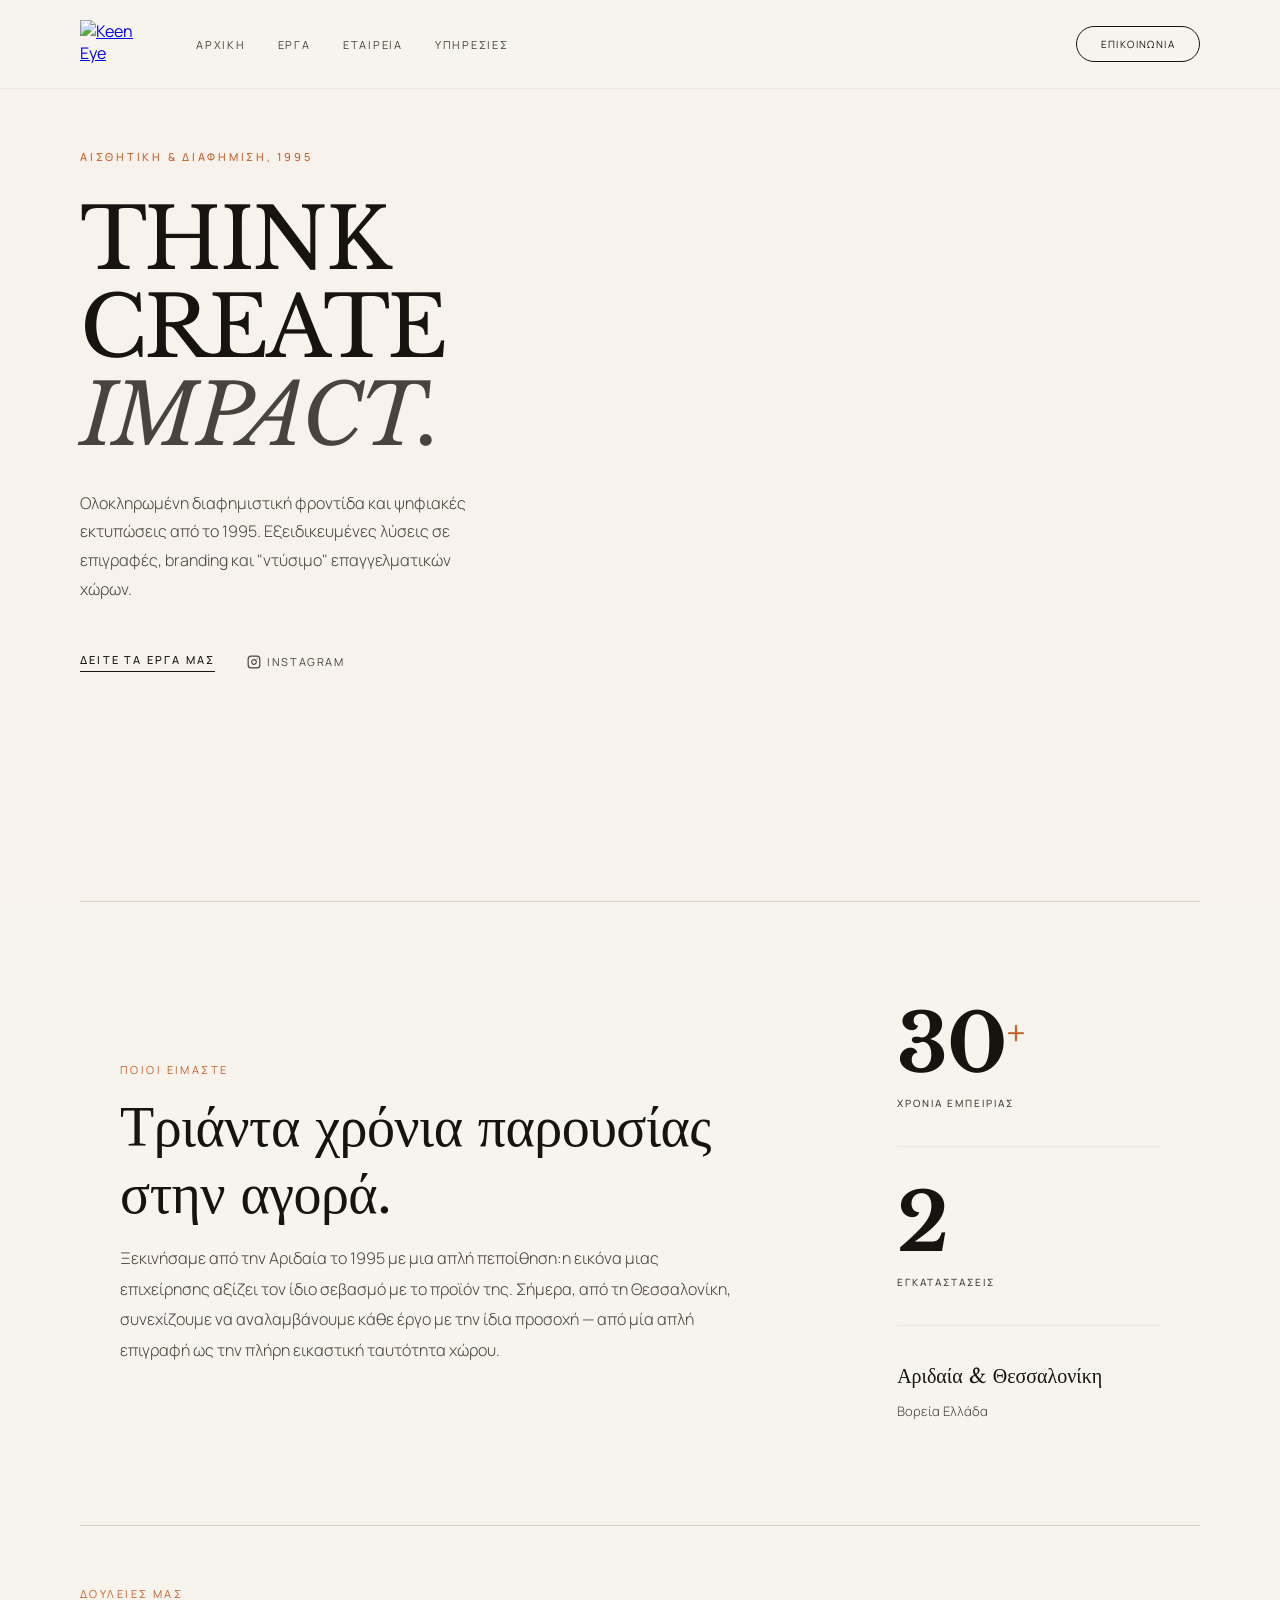
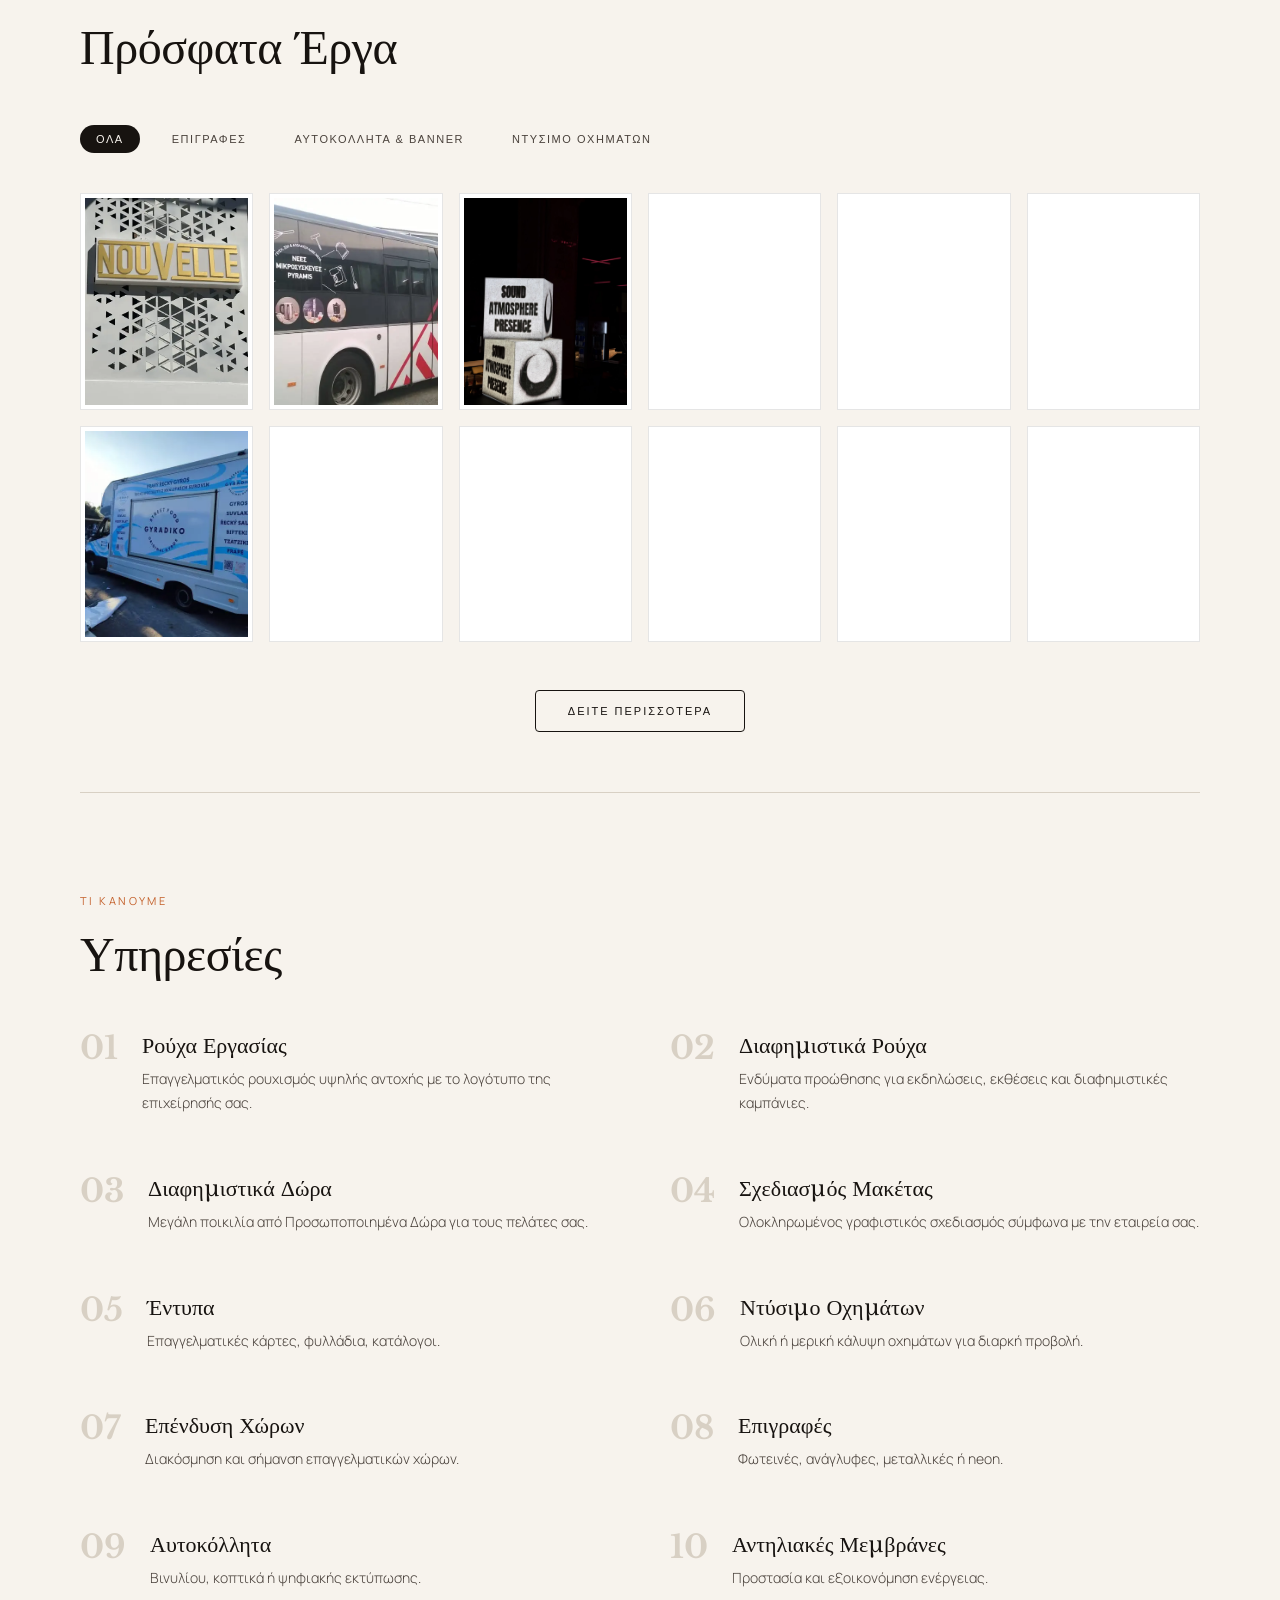
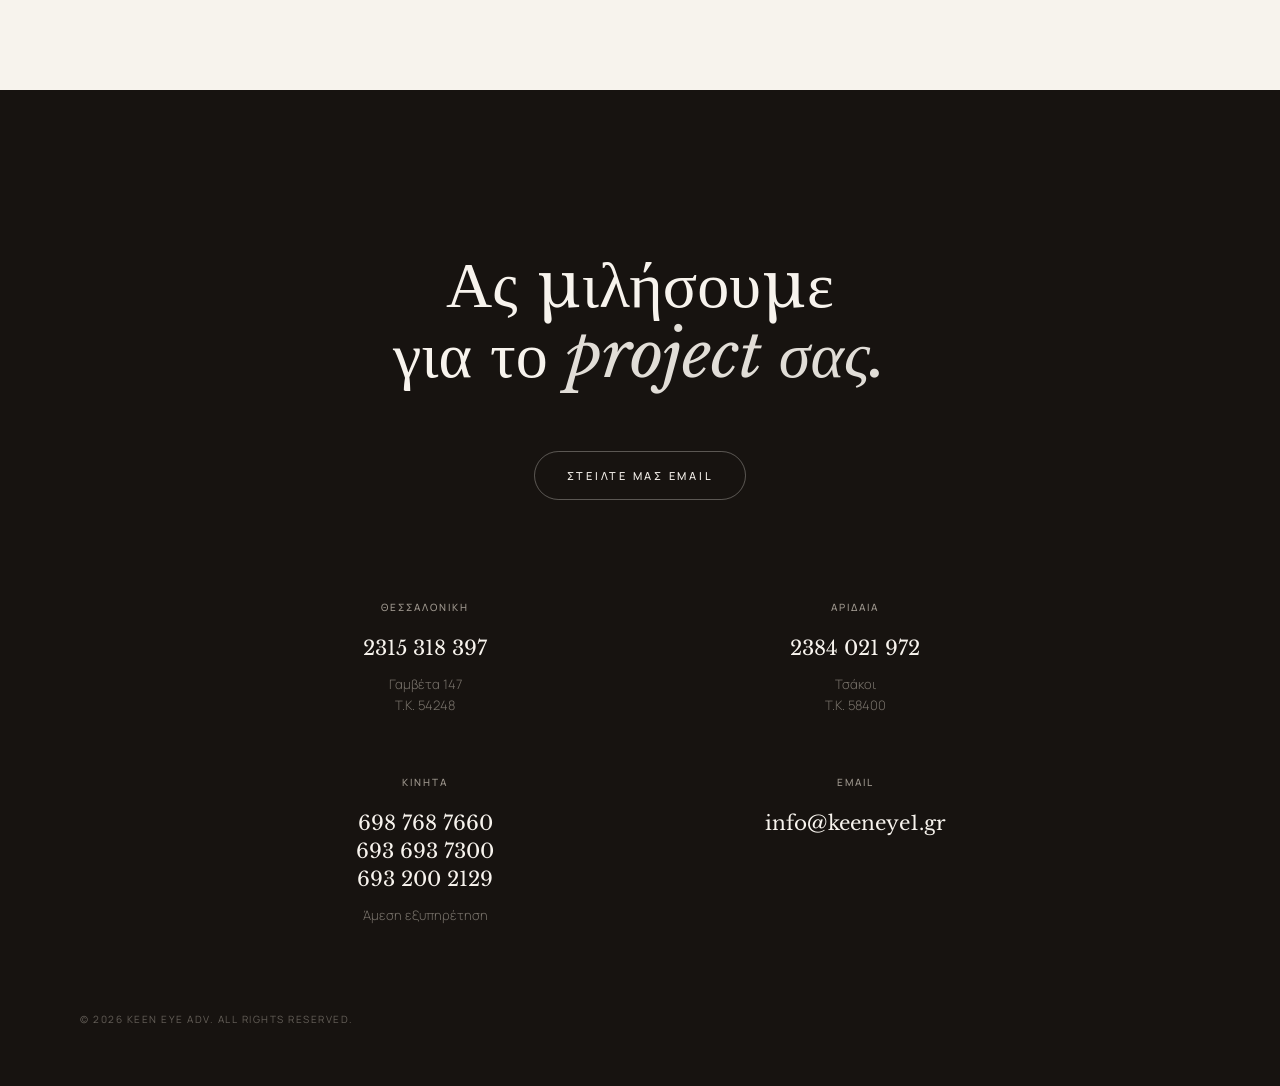
==== commit a1a51eec: "feat: add web app manifest and favicon assets for PWA support" ====
--- a/index.min.html
+++ b/index.min.html
@@ -1 +1 @@
-<!DOCTYPE html> <html lang="el" style="scroll-behavior:smooth;"> <head> <meta charset="UTF-8"> <meta name="viewport" content="width=device-width, initial-scale=1.0, maximum-scale=5.0"> <title>Keen Eye Advertising | Επιγραφές, Ψηφιακές Εκτυπώσεις & Branding στη Θεσσαλονίκη</title> <meta name="description" content="Η Keen Eye Advertising προσφέρει ολοκληρωμένες διαφημιστικές λύσεις από το 1995 στη Θεσσαλονίκη. Επιγραφές, ψηφιακές εκτυπώσεις, εταιρική ταυτότητα και branding."> <meta name="keywords" content="διαφήμιση, επιγραφές, ψηφιακές εκτυπώσεις, branding, Θεσσαλονίκη, Keen Eye Advertising"> <link rel="canonical" href="https://keeneye.gr/"> <meta property="og:type" content="website"> <meta property="og:url" content="https://keeneye.gr/"> <meta property="og:title" content="Keen Eye Advertising | Επιγραφές & Branding"> <meta property="og:description" content="Ολοκληρωμένες διαφημιστικές λύσεις και ψηφιακές εκτυπώσεις στη Θεσσαλονίκη από το 1995."> <meta property="og:image" content="https://keeneye.gr/photos/og-image.jpg"> <meta property="twitter:card" content="summary_large_image"> <meta property="twitter:title" content="Keen Eye Advertising | Επιγραφές & Branding"> <meta property="twitter:description" content="Ολοκληρωμένες διαφημιστικές λύσεις και ψηφιακές εκτυπώσεις στη Θεσσαλονίκη από το 1995."> <meta property="twitter:image" content="https://keeneye.gr/photos/og-image.jpg"> <link rel="preload" as="image" href="./logo-1x.webp" imagesrcset="./logo-1x.webp 1x, ./logo-2x.avif 2x" fetchpriority="high"> <link rel="preload" as="image" href="./photos/hero-mobile.webp" fetchpriority="high" media="(max-width:767px)"> <link rel="preload" as="image" href="./photos/hero-bg.webp" fetchpriority="high" media="(min-width:768px)"> <link rel="icon" type="image/x-icon" href="/favicon.ico"> <link rel="preconnect" href="https://fonts.googleapis.com"> <link rel="preconnect" href="https://fonts.gstatic.com" crossorigin> <link rel="stylesheet" href="https://fonts.googleapis.com/css2?family=Libre+Baskerville:ital,wght@0,400;0,700;1,400&family=Manrope:wght@300;400;500;600&display=swap" media="print" onload="this.media='all'"><noscript> <link rel="stylesheet" href="https://fonts.googleapis.com/css2?family=Libre+Baskerville:ital,wght@0,400;0,700;1,400&family=Manrope:wght@300;400;500;600&display=swap"> </noscript> <script type="application/ld+json">{"@context":"https://schema.org","@type":"LocalBusiness","name":"Keen Eye Advertising","image":"https://keeneye.gr/photos/hero-bg.webp","@id":"https://keeneye.gr","url":"https://keeneye.gr","telephone":"+302315318397","address":{"@type":"PostalAddress","streetAddress":"Γαμβέτα 147","addressLocality":"Θεσσαλονίκη","postalCode":"54248","addressCountry":"GR"},"geo":{"@type":"GeoCoordinates","latitude":40.6083,"longitude":22.9567},"openingHoursSpecification":{"@type":"OpeningHoursSpecification","dayOfWeek":["Monday","Tuesday","Wednesday","Thursday","Friday"],"opens":"09:00","closes":"17:00"}}</script> <style> :root {--bg:#F7F3ED;--ink:#171310;--mid:#4A423C;--rule:#D8D0C4;--acc:#C4622D;--serif:'Libre Baskerville', Georgia, serif;--sans:'Manrope', sans-serif} * {margin:0;padding:0;box-sizing:border-box} html {scroll-behavior:smooth;font-size:16px} body {font-family:var(--sans);background:var(--bg);color:var(--ink);-webkit-font-smoothing:antialiased;overflow-x:hidden} @keyframes fadeInUp {from {opacity:0;transform:translateY(30px)} to {opacity:1;transform:translateY(0)}} .reveal {opacity:0} .reveal.active {animation:fadeInUp .8s cubic-bezier(.16, 1, .3, 1) forwards} .hero-reveal {opacity:0;animation:fadeInUp .8s cubic-bezier(.16, 1, .3, 1) forwards} .delay-1 {animation-delay:.2s} .delay-2 {animation-delay:.4s} .delay-3 {animation-delay:.6s} nav {padding:24px 40px;display:flex;align-items:center;justify-content:space-between;position:sticky;top:0;background:rgba(247, 243, 237, 0.9);backdrop-filter:blur(15px);-webkit-backdrop-filter:blur(15px);z-index:100;border-bottom:1px solid rgba(0, 0, 0, 0.05)} @media(min-width:768px) {nav {padding:20px 80px}} .nav-left {display:flex;align-items:center;gap:48px} .nav-links {display:none;gap:32px;align-items:center} @media(min-width:768px) {.nav-links {display:flex}} .nav-links a {font-size:11px;letter-spacing:.16em;text-transform:uppercase;color:var(--mid);text-decoration:none;transition:color .15s} .nav-links a:hover {color:var(--ink)} .nav-contact-btn {display:none;align-items:center;gap:8px;border:1px solid var(--ink);color:var(--ink);font-size:10px;letter-spacing:.14em;text-transform:uppercase;padding:10px 24px;border-radius:30px;text-decoration:none;transition:all .3s cubic-bezier(.16, 1, .3, 1)} @media(min-width:768px) {.nav-contact-btn {display:inline-flex}} .nav-contact-btn:hover {background:var(--ink);color:var(--bg);transform:translateY(-1px)} .mob-btn {display:flex;flex-direction:column;gap:6px;padding:12px;background:none;border:none;cursor:pointer;margin-right:-12px;position:relative;z-index:200} .mob-btn span {width:24px;height:1.2px;background:var(--ink);transition:all .4s cubic-bezier(.16, 1, .3, 1);transform-origin:center} .mob-btn.open span:nth-child(1) {transform:translateY(7.2px) rotate(45deg)} .mob-btn.open span:nth-child(2) {opacity:0;transform:scaleX(0)} .mob-btn.open span:nth-child(3) {transform:translateY(-7.2px) rotate(-45deg)} @media(min-width:768px) {.mob-btn {display:none}} .mob-nav {position:fixed;inset:0;background:rgba(247, 243, 237, 0.98);z-index:150;display:flex;flex-direction:column;opacity:0;pointer-events:none;transition:all .5s cubic-bezier(.16, 1, .3, 1);overflow-y:auto} .mob-nav.open {opacity:1;pointer-events:auto} .mn-body {padding:120px 40px 60px;display:flex;flex-direction:column;gap:48px} .mn-links {display:flex;flex-direction:column;gap:16px} .mn-link {display:flex;align-items:center;font-size:clamp(42px, 12vw, 56px);letter-spacing:-.03em;color:var(--ink);text-decoration:none;font-family:var(--serif);padding:8px 0} .mn-ig-row {display:flex;align-items:center;gap:12px;text-decoration:none;color:var(--ink);transition:color .3s ease} .mn-ig-row:hover {color:var(--acc)} .mn-ig-row span {font-size:14px;letter-spacing:.1em;text-transform:uppercase;font-weight:600} .mn-contact {border-top:1px solid var(--rule);padding-top:40px;display:flex;flex-direction:column;gap:32px} .mn-section-label {font-size:10px;letter-spacing:.2em;text-transform:uppercase;color:var(--mid);margin-bottom:12px;font-weight:500} .mn-cg-row {display:flex;flex-direction:column;gap:4px} .mn-cg-label {font-size:10px;letter-spacing:.2em;text-transform:uppercase;color:var(--mid);font-weight:500} .mn-cg-num {font-size:18px;font-family:var(--serif);color:var(--ink);text-decoration:none} .hero {position:relative;padding:40px;display:flex;flex-direction:column;justify-content:center;overflow:hidden;background:url('./photos/hero-bg.webp') no-repeat center center;background-size:cover;min-height:calc(100vh - 80px);z-index:1} @media(max-width:767px) {.hero {background:url('./photos/hero-mobile.webp') no-repeat center center / contain, radial-gradient(circle at top left, #FDFBF7 0%, #F7F3ED 100%);padding:120px 32px 80px;min-height:85vh}} .hero::before {content:'';position:absolute;inset:0;background:rgba(247, 243, 237, 0.85);z-index:-1} @media(max-width:767px) {.hero::before {background:rgba(247, 243, 237, 0.7);}} @media(min-width:768px) {.hero {padding:60px 80px;display:grid;grid-template-columns:1.2fr 0.8fr;min-height:calc(100vh - 88px)}} .h-left {position:relative} @media(min-width:768px) {.h-left {padding-right:80px}} .h-tag {font-size:10px;letter-spacing:.25em;text-transform:uppercase;color:var(--acc);margin-bottom:24px;font-weight:500} @media(min-width:768px) {.h-tag {font-size:11px;margin-bottom:32px}} h1 {font-family:var(--serif);font-size:clamp(40px, 8vw, 84px);font-weight:400;line-height:1.05;letter-spacing:-.03em;margin-bottom:24px} h1 em {font-style:italic;display:block;color:var(--mid);font-weight:400} .h-body {font-size:15px;line-height:1.8;color:var(--mid);max-width:420px;margin-top:28px;font-weight:300} @media(min-width:768px) {.h-body {font-size:16px}} .h-actions {margin-top:48px;display:flex;flex-wrap:wrap;align-items:center;gap:32px} .h-btn {font-size:11px;letter-spacing:.2em;text-transform:uppercase;color:var(--ink);text-decoration:none;border-bottom:1.5px solid var(--ink);padding-bottom:4px;transition:all .3s ease;font-weight:500} .h-btn:hover {color:var(--acc);border-color:var(--acc);transform:translateX(4px)} .h-ig {font-size:11px;letter-spacing:.14em;text-transform:uppercase;color:var(--mid);text-decoration:none;transition:color .15s;display:inline-flex;align-items:center;gap:6px} .h-ig:hover {color:var(--acc)} .h-right {padding-left:0;display:flex;flex-direction:column;gap:0;position:relative} @media(min-width:768px) {.h-right {padding-left:80px}} .h-stat {padding:24px 0;border-bottom:1px solid rgba(0, 0, 0, 0.05)} @media(min-width:768px) {.h-stat {padding:36px 0}} .h-stat:first-child {padding-top:0} .h-num {font-family:var(--serif);font-size:clamp(48px, 10vw, 80px);font-weight:700;line-height:1;color:var(--ink);letter-spacing:-0.02em} .h-num sup {font-size:40%;color:var(--acc);vertical-align:super;margin-left:2px} .h-lbl {font-size:10px;letter-spacing:.2em;text-transform:uppercase;color:var(--mid);margin-top:12px;font-weight:500} .h-loc {padding-top:32px;font-size:13px;color:var(--mid);font-weight:300;line-height:1.8} .h-loc strong {display:block;font-family:var(--serif);font-size:20px;font-weight:400;color:var(--ink);margin-bottom:6px} .divider {height:1px;background:var(--rule);margin:0 40px} @media(min-width:768px) {.divider {margin:0 80px}} .about {max-width:1200px;margin:0 auto;padding:40px} @media(min-width:768px) {.about {padding:60px 80px}} .about-text h2 {font-family:var(--serif);font-size:clamp(36px, 5vw, 56px);font-weight:400;line-height:1.2;letter-spacing:-.01em;margin-bottom:16px;color:var(--ink)} .about-text p {font-size:16px;color:var(--mid);line-height:1.9;font-weight:300;margin-bottom:0} .about-grid {display:grid;grid-template-columns:1fr;gap:48px;align-items:center} @media(min-width:768px) {.about-grid {grid-template-columns:1.8fr 1fr;gap:80px;align-items:stretch}} .about-text {text-align:left;padding:80px 0} @media(min-width:768px) {.about-text {padding:100px 0}} .about-stats {display:flex;flex-direction:column;justify-content:center} .portfolio {padding:40px} @media(min-width:768px) {.portfolio {padding:60px 80px}} .sec-label {font-size:11px;letter-spacing:.22em;text-transform:uppercase;color:var(--acc);margin-bottom:16px} .sec-title {font-family:var(--serif);font-size:clamp(28px, 4vw, 48px);font-weight:400;letter-spacing:-.01em;margin-bottom:48px} .port-filters {display:flex;flex-wrap:wrap;gap:16px;margin-bottom:40px} .p-filt {background:none;border:none;font-size:11px;letter-spacing:.14em;text-transform:uppercase;color:var(--mid);cursor:pointer;padding:8px 16px;border-radius:20px;transition:all .2s} .p-filt:hover {color:var(--ink)} .p-filt.active {background:var(--ink);color:var(--bg)} .port-grid {display:grid;grid-template-columns:repeat(2, 1fr);gap:16px} @media(min-width:640px) {.port-grid {grid-template-columns:repeat(4, 1fr)}} @media(min-width:1024px) {.port-grid {grid-template-columns:repeat(6, 1fr)}} .port-item {position:relative;width:100%;aspect-ratio:4/5;overflow:hidden;background:#fff;border:1px solid rgba(0, 0, 0, 0.1);padding:4px;cursor:zoom-in;display:none;opacity:0;transform:translateY(10px);transition:opacity 0.4s ease, transform 0.4s ease} .visible .port-item {display:block;opacity:1;transform:translateY(0)} .port-item.visible {display:block;opacity:1;transform:translateY(0)} @media(max-width:767px) {.port-item {border:none;padding:0}} .port-item img {width:100%;height:100%;object-fit:cover;transition:transform 0.6s ease} .port-overlay {position:absolute;inset:4px;background:rgba(23, 19, 16, 0.7);opacity:0;transition:opacity 0.3s ease;display:flex;align-items:center;justify-content:center;pointer-events:none} .port-overlay span {color:#fff;font-size:12px;letter-spacing:0.15em;text-transform:uppercase;text-align:center;padding:0 10px} .port-item:hover .port-overlay {opacity:1} .port-load {margin-top:48px;display:flex;justify-content:center} .port-load button {background:transparent;border:1px solid var(--ink);color:var(--ink);font-size:11px;letter-spacing:.18em;text-transform:uppercase;padding:14px 32px;cursor:pointer;transition:all 0.3s cubic-bezier(0.16, 1, 0.3, 1);border-radius:4px} .port-load button:hover {background:var(--ink);color:var(--bg);transform:translateY(-2px)} .services {padding:80px 40px} @media(min-width:768px) {.services {padding:100px 80px}} .svc-grid {display:grid;grid-template-columns:1fr;gap:48px} @media(min-width:1024px) {.svc-grid {grid-template-columns:repeat(2, 1fr);gap:60px}} .svc-card {display:flex;gap:24px;align-items:flex-start} .svc-n {font-family:var(--serif);font-size:32px;line-height:1;color:var(--rule);font-weight:700;flex-shrink:0} .svc-content {display:flex;flex-direction:column;gap:8px} .svc-name {font-family:var(--serif);font-size:22px;font-weight:400;color:var(--ink)} .svc-desc {font-size:14px;color:var(--mid);line-height:1.7;font-weight:300} .contact {padding:100px 40px;background:var(--ink);color:var(--bg);text-align:center;position:relative} @media(min-width:768px) {.contact {padding:160px 80px}} .contact h2 {font-family:var(--serif);font-size:clamp(32px, 7vw, 64px);line-height:1.1;margin-bottom:60px;font-weight:400;color:var(--bg)} .contact h2 em {font-style:italic;color:var(--bg);opacity:0.9} .c-main-btn {display:inline-block;font-size:11px;letter-spacing:.25em;text-transform:uppercase;border:1px solid rgba(247, 243, 237, 0.3);color:var(--bg);padding:16px 32px;text-decoration:none;border-radius:40px;margin-bottom:100px;transition:all 0.4s cubic-bezier(0.16, 1, 0.3, 1);font-weight:500} .c-main-btn:hover {border-color:var(--bg);background:var(--bg);color:var(--ink)} .c-info-grid {display:grid;grid-template-columns:1fr;gap:60px;max-width:800px;margin:0 auto} @media(min-width:768px) {.c-info-grid {grid-template-columns:1fr 1fr} .c-email-row {grid-column:1 / -1}} .c-item {display:flex;flex-direction:column;align-items:center} .c-label {font-size:10px;letter-spacing:.2em;text-transform:uppercase;color:var(--rule);margin-bottom:20px;font-weight:500;opacity:0.7} .c-val {font-size:20px;margin-bottom:12px;font-family:var(--serif);line-height:1.4} .c-val a {color:var(--bg);text-decoration:none;transition:opacity 0.3s ease} .c-val a:hover {opacity:0.7} .c-sub {font-size:13px;color:var(--rule);line-height:1.6;font-weight:300;opacity:0.5} .c-copy {position:absolute;bottom:40px;left:40px;font-size:10px;color:var(--rule);letter-spacing:.15em;text-transform:uppercase;opacity:0.4} @media(min-width:768px) {.c-copy {bottom:60px;left:80px}} .lightbox {position:fixed;inset:0;background:rgba(23, 19, 16, 0.95);z-index:9999;display:none;align-items:center;justify-content:center;padding:20px;opacity:0;transition:opacity 0.3s} .lightbox.active {display:flex;opacity:1} .lightbox img {max-width:100%;max-height:90vh;object-fit:contain} .lb-close {position:absolute;top:20px;right:30px;background:none;border:none;color:#fff;font-size:40px;cursor:pointer;font-weight:300;line-height:1} img[alt*="Logo"] {height:48px;width:auto} @media(max-width:767px) {nav {padding:16px 24px} img[alt*="Logo"] {height:64px !important}} </style> </head> <body> <div class="mob-nav" id="mob-nav" role="dialog" aria-modal="true" aria-label="Mobile navigation"> <div class="mn-body"> <nav class="mn-links"> <a href="#hero" class="mn-link">Αρχική</a> <a href="#portfolio" class="mn-link">Έργα</a> <a href="#about" class="mn-link">Εταιρεία</a> <a href="#contact" class="mn-link" style="color:var(--acc)">Επικοινωνία</a> </nav> <a href="https://www.instagram.com/keeneye_adv/" target="_blank" rel="noopener" class="mn-ig-row"> <svg width="24" height="24" viewBox="0 0 24 24" fill="none" stroke="currentColor" stroke-width="1.5"> <rect x="2" y="2" width="20" height="20" rx="5" ry="5" /> <path d="M16 11.37A4 4 0 1 1 12.63 8 4 4 0 0 1 16 11.37z" /> <line x1="17.5" y1="6.5" x2="17.51" y2="6.5" /> </svg> <span>@keeneye_adv</span> </a> <div class="mn-contact"> <div class="mn-cg-row"> <span class="mn-section-label">Επικοινωνία</span> <span class="mn-cg-label">Θεσσαλονίκη</span> <a href="tel:+302315318397" class="mn-cg-num">2315 318 397</a> </div> <div class="mn-cg-row"> <span class="mn-cg-label">Αριδαία</span> <a href="tel:+302384021972" class="mn-cg-num">2384 021 972</a> </div> <div class="mn-cg-row"> <span class="mn-cg-label">Κινητά</span> <a href="tel:+306987687660" class="mn-cg-num">698 768 7660</a> <a href="tel:+306936937300" class="mn-cg-num">693 693 7300</a> <a href="tel:+306932002129" class="mn-cg-num">693 200 2129</a> </div> </div> </div> </div> <nav> <div class="nav-left"> <a href="#hero" title="Keen Eye Advertising - Home"> <picture> <source srcset="./logo-2x.avif 2x" type="image/avif"> <source srcset="./logo-1x.webp 1x, ./logo-2x.webp 2x" type="image/webp"> <img src="./logo-1x.webp" alt="Keen Eye Advertising - Logo" width="318" height="224" style="width:auto;display:block;" fetchpriority="high"> </picture> </a> <div class="nav-links"> <a href="#hero">Αρχική</a> <a href="#portfolio">Έργα</a> <a href="#about">Εταιρεία</a> <a href="#services">Υπηρεσίες</a> </div> </div> <div class="nav-right"> <a href="#contact" class="nav-contact-btn">Επικοινωνία</a> <button class="mob-btn" id="mob-menu" aria-label="Toggle mobile menu"><span></span><span></span><span></span></button> </div> </nav> <section class="hero" id="hero"> <div class="h-left"> <div class="h-tag hero-reveal">Αισθητική & Διαφήμιση, 1995</div> <h1 class="hero-reveal delay-1">THINK<br>CREATE<br><em>IMPACT.</em></h1> <p class="h-body hero-reveal delay-2">Ολοκληρωμένη διαφημιστική φροντίδα και ψηφιακές εκτυπώσεις από το 1995. Εξειδικευμένες λύσεις σε επιγραφές, branding και "ντύσιμο" επαγγελματικών χώρων.</p> <div class="h-actions hero-reveal delay-3"> <a href="#portfolio" class="h-btn">Δείτε τα έργα μας</a> <a href="https://www.instagram.com/keeneye_adv/" target="_blank" rel="noopener" class="h-ig"> <svg width="14" height="14" viewBox="0 0 24 24" fill="none" stroke="currentColor" stroke-width="2" stroke-linecap="round" stroke-linejoin="round"> <rect x="2" y="2" width="20" height="20" rx="5" ry="5"></rect> <path d="M16 11.37A4 4 0 1 1 12.63 8 4 4 0 0 1 16 11.37z"></path> <line x1="17.5" y1="6.5" x2="17.51" y2="6.5"></line> </svg> Instagram </a> </div> </div> </section> <div class="divider"></div> <!-- ABOUT --> <section class="about reveal" id="about"> <div class="about-grid"> <div class="about-text"> <div class="sec-label">Ποιοι είμαστε</div> <h2>Τριάντα χρόνια παρουσίας στην αγορά.</h2> <p>Ξεκινήσαμε από την Αριδαία το 1995 με μια απλή πεποίθηση:η εικόνα μιας επιχείρησης αξίζει τον ίδιο σεβασμό με το προϊόν της. Σήμερα, από τη Θεσσαλονίκη, συνεχίζουμε να αναλαμβάνουμε κάθε έργο με την ίδια προσοχή — από μία απλή επιγραφή ως την πλήρη εικαστική ταυτότητα χώρου.</p> </div> <div class="about-stats"> <div class="h-right"> <div class="h-stat"> <div class="h-num">30<sup>+</sup></div> <div class="h-lbl">Χρόνια εμπειρίας</div> </div> <div class="h-stat"> <div class="h-num">2</div> <div class="h-lbl">Εγκαταστάσεις</div> </div> <div class="h-loc"> <strong>Αριδαία & Θεσσαλονίκη</strong> Βορεία Ελλάδα </div> </div> </div> </div> </section> <div class="divider"></div> <!-- PORTFOLIO --> <section class="portfolio reveal" id="portfolio"> <div class="sec-label">Δουλειές Μας</div> <h2 class="sec-title">Πρόσφατα Έργα</h2> <div class="port-filters"> <button class="p-filt active" data-filter="all">Όλα</button> <button class="p-filt" data-filter="Επιγραφές">Επιγραφές</button> <button class="p-filt" data-filter="Αυτοκόλλητα">Αυτοκόλλητα & Banner</button> <button class="p-filt" data-filter="Ντύσιμο">Ντύσιμο Οχημάτων</button> </div> <div class="port-grid" id="port-grid"> <div class="port-item" data-category="Επιγραφές"><img loading="lazy" decoding="async" width="400" height="500" src="photos/projects/signs/IMG_4484.webp" alt="Επαγγελματική εξωτερική επιγραφή"> <div class="port-overlay"><span>Επιγραφές</span></div> </div> <div class="port-item" data-category="Ντύσιμο"><img loading="lazy" decoding="async" width="400" height="500" src="photos/projects/vehicle-wrapping/vehicle-4.webp" alt="Ντύσιμο οχήματος με εταιρικά γραφικά"> <div class="port-overlay"><span>Ντύσιμο</span></div> </div> <div class="port-item" data-category="Αυτοκόλλητα"><img loading="lazy" decoding="async" width="400" height="500" src="photos/projects/stickers/banner.webp" alt="Επαγγελματικό διαφημιστικό banner"> <div class="port-overlay"><span>Αυτοκόλλητα</span></div> </div> <div class="port-item" data-category="Επιγραφές"><img loading="lazy" decoding="async" width="400" height="500" src="photos/projects/signs/IMG_4486.webp" alt="Επαγγελματική εξωτερική επιγραφή"> <div class="port-overlay"><span>Επιγραφές</span></div> </div> <div class="port-item" data-category="Αυτοκόλλητα"><img loading="lazy" decoding="async" width="400" height="500" src="photos/projects/stickers/sticker-main.webp" alt="Εκτύπωση και εφαρμογή αυτοκόλλητων"> <div class="port-overlay"><span>Αυτοκόλλητα</span></div> </div> <div class="port-item" data-category="Επιγραφές"><img loading="lazy" decoding="async" width="400" height="500" src="photos/projects/signs/IMG_4503.webp" alt="Επαγγελματική εξωτερική επιγραφή"> <div class="port-overlay"><span>Επιγραφές</span></div> </div> <div class="port-item" data-category="Ντύσιμο"><img loading="lazy" decoding="async" width="400" height="500" src="photos/projects/vehicle-wrapping/vehicle-7.webp" alt="Ντύσιμο οχήματος με εταιρικά γραφικά"> <div class="port-overlay"><span>Ντύσιμο</span></div> </div> <div class="port-item" data-category="Επιγραφές"><img loading="lazy" decoding="async" width="400" height="500" src="photos/projects/signs/IMG_4481.webp" alt="Επαγγελματική εξωτερική επιγραφή"> <div class="port-overlay"><span>Επιγραφές</span></div> </div> <div class="port-item" data-category="Αυτοκόλλητα"><img loading="lazy" decoding="async" width="400" height="500" src="photos/projects/stickers/IMG_4489.webp" alt="Εκτύπωση και εφαρμογή αυτοκόλλητων"> <div class="port-overlay"><span>Αυτοκόλλητα</span></div> </div> <div class="port-item" data-category="Ντύσιμο"><img loading="lazy" decoding="async" width="400" height="500" src="photos/projects/vehicle-wrapping/vehicle-6.webp" alt="Ντύσιμο οχήματος με εταιρικά γραφικά"> <div class="port-overlay"><span>Ντύσιμο</span></div> </div> <div class="port-item" data-category="Επιγραφές"><img loading="lazy" decoding="async" width="400" height="500" src="photos/projects/signs/IMG_4500.webp" alt="Επαγγελματική εξωτερική επιγραφή"> <div class="port-overlay"><span>Επιγραφές</span></div> </div> <div class="port-item" data-category="Αυτοκόλλητα"><img loading="lazy" decoding="async" width="400" height="500" src="photos/projects/stickers/IMG_4416.webp" alt="Εκτύπωση και εφαρμογή αυτοκόλλητων"> <div class="port-overlay"><span>Αυτοκόλλητα</span></div> </div> <!-- Additional Portfolio Items --> <div class="port-item" data-category="Επιγραφές"><img loading="lazy" decoding="async" width="400" height="500" src="photos/projects/signs/IMG_4501.webp" alt="Επαγγελματική εξωτερική επιγραφή"> <div class="port-overlay"><span>Επιγραφές</span></div> </div> <div class="port-item" data-category="Ντύσιμο"><img loading="lazy" decoding="async" width="400" height="500" src="photos/projects/vehicle-wrapping/vehicle-5.webp" alt="Ντύσιμο οχήματος με εταιρικά γραφικά"> <div class="port-overlay"><span>Ντύσιμο</span></div> </div> <div class="port-item" data-category="Αυτοκόλλητα"><img loading="lazy" decoding="async" width="400" height="500" src="photos/projects/stickers/IMG_4506.webp" alt="Εκτύπωση και εφαρμογή αυτοκόλλητων"> <div class="port-overlay"><span>Αυτοκόλλητα</span></div> </div> <div class="port-item" data-category="Επιγραφές"><img loading="lazy" decoding="async" width="400" height="500" src="photos/projects/signs/IMG_4482.webp" alt="Επαγγελματική εξωτερική επιγραφή"> <div class="port-overlay"><span>Επιγραφές</span></div> </div> <div class="port-item" data-category="Ντύσιμο"><img loading="lazy" decoding="async" width="400" height="500" src="photos/projects/vehicle-wrapping/vehicle-3.webp" alt="Ντύσιμο οχήματος με εταιρικά γραφικά"> <div class="port-overlay"><span>Ντύσιμο</span></div> </div> <div class="port-item" data-category="Επιγραφές"><img loading="lazy" decoding="async" width="400" height="500" src="photos/projects/signs/IMG_4496.webp" alt="Επαγγελματική εξωτερική επιγραφή"> <div class="port-overlay"><span>Επιγραφές</span></div> </div> <div class="port-item" data-category="Αυτοκόλλητα"><img loading="lazy" decoding="async" width="400" height="500" src="photos/projects/stickers/IMG_4422.webp" alt="Εκτύπωση και εφαρμογή αυτοκόλλητων"> <div class="port-overlay"><span>Αυτοκόλλητα</span></div> </div> <div class="port-item" data-category="Ντύσιμο"><img loading="lazy" decoding="async" width="400" height="500" src="photos/projects/vehicle-wrapping/vehicle-2.webp" alt="Ντύσιμο οχήματος με εταιρικά γραφικά"> <div class="port-overlay"><span>Ντύσιμο</span></div> </div> <div class="port-item" data-category="Επιγραφές"><img loading="lazy" decoding="async" width="400" height="500" src="photos/projects/signs/IMG_4490.webp" alt="Επαγγελματική εξωτερική επιγραφή"> <div class="port-overlay"><span>Επιγραφές</span></div> </div> <div class="port-item" data-category="Αυτοκόλλητα"><img loading="lazy" decoding="async" width="400" height="500" src="photos/projects/stickers/sticker-alt.webp" alt="Εκτύπωση και εφαρμογή αυτοκόλλητων"> <div class="port-overlay"><span>Αυτοκόλλητα</span></div> </div> <div class="port-item" data-category="Επιγραφές"><img loading="lazy" decoding="async" width="400" height="500" src="photos/projects/signs/IMG_4474.webp" alt="Επαγγελματική εξωτερική επιγραφή"> <div class="port-overlay"><span>Επιγραφές</span></div> </div> <div class="port-item" data-category="Επιγραφές"><img loading="lazy" decoding="async" width="400" height="500" src="photos/projects/signs/IMG_1370.webp" alt="Επαγγελματική εξωτερική επιγραφή"> <div class="port-overlay"><span>Επιγραφές</span></div> </div> </div> <div class="port-load" id="port-load-container"> <button id="load-more-btn">Δείτε περισσότερα</button> <button id="load-less-btn" style="display:none">Δείτε λιγότερα</button> </div> </section> <div class="divider"></div> <!-- SERVICES --> <section class="services reveal" id="services"> <div class="sec-label">Τι κάνουμε</div> <h2 class="sec-title">Υπηρεσίες</h2> <div class="svc-grid"> <div class="svc-card"> <div class="svc-n">01</div> <div class="svc-content"> <div class="svc-name">Ρούχα Εργασίας</div> <div class="svc-desc">Επαγγελματικός ρουχισμός υψηλής αντοχής με το λογότυπο της επιχείρησής σας.</div> </div> </div> <div class="svc-card"> <div class="svc-n">02</div> <div class="svc-content"> <div class="svc-name">Διαφημιστικά Ρούχα</div> <div class="svc-desc">Ενδύματα προώθησης για εκδηλώσεις, εκθέσεις και διαφημιστικές καμπάνιες.</div> </div> </div> <div class="svc-card"> <div class="svc-n">03</div> <div class="svc-content"> <div class="svc-name">Διαφημιστικά Δώρα</div> <div class="svc-desc">Μεγάλη ποικιλία από Προσωποποιημένα Δώρα για τους πελάτες σας.</div> </div> </div> <div class="svc-card"> <div class="svc-n">04</div> <div class="svc-content"> <div class="svc-name">Σχεδιασμός Μακέτας</div> <div class="svc-desc">Ολοκληρωμένος γραφιστικός σχεδιασμός σύμφωνα με την εταιρεία σας.</div> </div> </div> <div class="svc-card"> <div class="svc-n">05</div> <div class="svc-content"> <div class="svc-name">Έντυπα</div> <div class="svc-desc">Επαγγελματικές κάρτες, φυλλάδια, κατάλογοι.</div> </div> </div> <div class="svc-card"> <div class="svc-n">06</div> <div class="svc-content"> <div class="svc-name">Ντύσιμο Οχημάτων</div> <div class="svc-desc">Ολική ή μερική κάλυψη οχημάτων για διαρκή προβολή.</div> </div> </div> <div class="svc-card"> <div class="svc-n">07</div> <div class="svc-content"> <div class="svc-name">Επένδυση Χώρων</div> <div class="svc-desc">Διακόσμηση και σήμανση επαγγελματικών χώρων.</div> </div> </div> <div class="svc-card"> <div class="svc-n">08</div> <div class="svc-content"> <div class="svc-name">Επιγραφές</div> <div class="svc-desc">Φωτεινές, ανάγλυφες, μεταλλικές ή neon.</div> </div> </div> <div class="svc-card"> <div class="svc-n">09</div> <div class="svc-content"> <div class="svc-name">Αυτοκόλλητα</div> <div class="svc-desc">Βινυλίου, κοπτικά ή ψηφιακής εκτύπωσης.</div> </div> </div> <div class="svc-card"> <div class="svc-n">10</div> <div class="svc-content"> <div class="svc-name">Αντηλιακές Μεμβράνες</div> <div class="svc-desc">Προστασία και εξοικονόμηση ενέργειας.</div> </div> </div> </div> </section> <!-- CONTACT --> <section class="contact reveal" id="contact"> <h2>Ας μιλήσουμε<br>για το <em>project σας.</em></h2> <a href="https://mail.google.com/mail/?view=cm&fs=1&to=info@keeneye1.gr" target="_blank" rel="noopener" class="c-main-btn">ΣΤΕΙΛΤΕ ΜΑΣ EMAIL</a> <div class="c-info-grid"> <div> <div class="c-label">Θεσσαλονίκη</div> <div class="c-val"><a href="tel:+302315318397">2315 318 397</a></div> <div class="c-sub">Γαμβέτα 147<br>Τ.Κ. 54248</div> </div> <div> <div class="c-label">Αριδαία</div> <div class="c-val"><a href="tel:+302384021972">2384 021 972</a></div> <div class="c-sub">Τσάκοι<br>Τ.Κ. 58400</div> </div> <div> <div class="c-label">Κινητά</div> <div class="c-val"> <a href="tel:+306987687660">698 768 7660</a><br> <a href="tel:+306936937300">693 693 7300</a><br> <a href="tel:+306932002129">693 200 2129</a> </div> <div class="c-sub">Άμεση εξυπηρέτηση</div> </div> <div class="c-email-item"> <div class="c-label">Email</div> <div class="c-val"><a href="mailto:info@keeneye1.gr">info@keeneye1.gr</a></div> </div> </div> <div class="c-copy">© 2026 KEEN EYE ADV. ALL RIGHTS RESERVED.</div> </section> <div class="lightbox" id="lightbox"> <button class="lb-close" id="lb-close" aria-label="Close lightbox">&times;</button> <img src="" id="lb-img" alt="Project Enlargement"> </div> <script> document.addEventListener('DOMContentLoaded', () => {const runTask = (fn) => {if ('requestIdleCallback' in window) {requestIdleCallback(fn)} else {setTimeout(fn, 1)}};runTask(() => {const mobBtn = document.getElementById('mob-menu'), mobNav = document.getElementById('mob-nav');const openMenu = () => {mobBtn.classList.add('open');mobNav.classList.add('open');document.body.style.overflow = 'hidden'};const closeMenu = () => {mobBtn.classList.remove('open');mobNav.classList.remove('open');document.body.style.overflow = ''};if (mobBtn && mobNav) {mobBtn.addEventListener('click', () => {mobNav.classList.contains('open') ? closeMenu() :openMenu()});document.querySelectorAll('#mob-nav a').forEach(link => link.addEventListener('click', closeMenu));}});runTask(() => {const items = Array.from(document.querySelectorAll('.port-item')), filters = document.querySelectorAll('.p-filt'), loadMoreBtn = document.getElementById('load-more-btn'), loadLessBtn = document.getElementById('load-less-btn'), container = document.getElementById('port-load-container');let currentFilter = 'all', itemsLimit = 12;const isMobile = window.innerWidth < 768;const updateGrid = () => {let visibleCount = 0;const currentLimit = isMobile ? 6 :itemsLimit;items.forEach(item => {const cat = item.getAttribute('data-category');if (currentFilter === 'all' || cat === currentFilter) {if (visibleCount < currentLimit) {item.classList.add('visible')} else {item.classList.remove('visible')} visibleCount++} else {item.classList.remove('visible')}});const totalAvailable = currentFilter === 'all' ? items.length :items.filter(i => i.getAttribute('data-category') === currentFilter).length;const displayLimit = isMobile ? 6 :itemsLimit;loadMoreBtn.style.display = totalAvailable > displayLimit ? 'inline-block' :'none';loadLessBtn.style.display = itemsLimit > (isMobile ? 6 :12) ? 'inline-block' :'none';container.style.display = (totalAvailable <= displayLimit && itemsLimit <= (isMobile ? 6 :12)) ? 'none' :'flex';};filters.forEach(btn => btn.addEventListener('click', () => {filters.forEach(f => f.classList.remove('active'));btn.classList.add('active');currentFilter = btn.getAttribute('data-filter');itemsLimit = 12;updateGrid()}));loadMoreBtn.addEventListener('click', () => {itemsLimit += isMobile ? 6 :12;updateGrid()});loadLessBtn.addEventListener('click', () => {itemsLimit = isMobile ? 6 :12;updateGrid();document.getElementById('portfolio').scrollIntoView({behavior:'smooth'})});updateGrid()});runTask(() => {const lightbox = document.getElementById('lightbox'), lbImg = document.getElementById('lb-img'), lbClose = document.getElementById('lb-close'), grid = document.getElementById('port-grid');grid.addEventListener('click', (e) => {const item = e.target.closest('.port-item');if (item) {lbImg.src = item.querySelector('img').src;lightbox.classList.add('active');document.body.style.overflow = 'hidden'}});lbClose.addEventListener('click', () => {lightbox.classList.remove('active');document.body.style.overflow = ''});lightbox.addEventListener('click', (e) => {if (e.target === lightbox) {lightbox.classList.remove('active');document.body.style.overflow = ''}})});runTask(() => {const revealObserver = new IntersectionObserver((entries) => {entries.forEach(entry => {if (entry.isIntersecting) {entry.target.classList.add('active');revealObserver.unobserve(entry.target)}})}, {threshold:.1});document.querySelectorAll('.reveal').forEach(el => revealObserver.observe(el))})});</script> </body> </html>
+<!DOCTYPE html> <html lang="el" style="scroll-behavior:smooth;"> <head> <meta charset="UTF-8"> <meta name="viewport" content="width=device-width, initial-scale=1.0, maximum-scale=5.0"> <title>Keen Eye Advertising | Επιγραφές, Ψηφιακές Εκτυπώσεις & Branding στη Θεσσαλονίκη</title> <meta name="description" content="Η Keen Eye Advertising προσφέρει ολοκληρωμένες διαφημιστικές λύσεις από το 1995 στη Θεσσαλονίκη. Επιγραφές, ψηφιακές εκτυπώσεις, εταιρική ταυτότητα και branding."> <meta name="keywords" content="διαφήμιση, επιγραφές, ψηφιακές εκτυπώσεις, branding, Θεσσαλονίκη, Keen Eye Advertising"> <link rel="canonical" href="https://keeneye.gr/"> <meta property="og:type" content="website"> <meta property="og:url" content="https://keeneye.gr/"> <meta property="og:title" content="Keen Eye Advertising | Επιγραφές & Branding"> <meta property="og:description" content="Ολοκληρωμένες διαφημιστικές λύσεις και ψηφιακές εκτυπώσεις στη Θεσσαλονίκη από το 1995."> <meta property="og:image" content="https://keeneye.gr/photos/og-image.jpg"> <meta property="twitter:card" content="summary_large_image"> <meta property="twitter:title" content="Keen Eye Advertising | Επιγραφές & Branding"> <meta property="twitter:description" content="Ολοκληρωμένες διαφημιστικές λύσεις και ψηφιακές εκτυπώσεις στη Θεσσαλονίκη από το 1995."> <meta property="twitter:image" content="https://keeneye.gr/photos/og-image.jpg"> <link rel="preload" as="image" href="./logo-1x.webp" imagesrcset="./logo-1x.webp 1x, ./logo-2x.avif 2x" fetchpriority="high"> <link rel="preload" as="image" href="./photos/hero-mobile.webp" fetchpriority="high" media="(max-width:767px)"> <link rel="preload" as="image" href="./photos/hero-bg.webp" fetchpriority="high" media="(min-width:768px)"> <link rel="icon" type="image/png" href="/favicon-96x96.png" sizes="96x96"> <link rel="shortcut icon" href="/favicon.ico"> <link rel="apple-touch-icon" sizes="180x180" href="/apple-touch-icon.png"> <meta name="apple-mobile-web-app-title" content="Keen Eye"> <link rel="manifest" href="/site.webmanifest"> <link rel="preconnect" href="https://fonts.googleapis.com"> <link rel="preconnect" href="https://fonts.gstatic.com" crossorigin> <link rel="stylesheet" href="https://fonts.googleapis.com/css2?family=Libre+Baskerville:ital,wght@0,400;0,700;1,400&family=Manrope:wght@300;400;500;600&display=swap" media="print" onload="this.media='all'"><noscript> <link rel="stylesheet" href="https://fonts.googleapis.com/css2?family=Libre+Baskerville:ital,wght@0,400;0,700;1,400&family=Manrope:wght@300;400;500;600&display=swap"> </noscript> <script type="application/ld+json">{"@context":"https://schema.org","@type":"LocalBusiness","name":"Keen Eye Advertising","image":"https://keeneye.gr/photos/hero-bg.webp","@id":"https://keeneye.gr","url":"https://keeneye.gr","telephone":"+302315318397","address":{"@type":"PostalAddress","streetAddress":"Γαμβέτα 147","addressLocality":"Θεσσαλονίκη","postalCode":"54248","addressCountry":"GR"},"geo":{"@type":"GeoCoordinates","latitude":40.6083,"longitude":22.9567},"openingHoursSpecification":{"@type":"OpeningHoursSpecification","dayOfWeek":["Monday","Tuesday","Wednesday","Thursday","Friday"],"opens":"09:00","closes":"17:00"}}</script> <style> :root {--bg:#F7F3ED;--ink:#171310;--mid:#4A423C;--rule:#D8D0C4;--acc:#C4622D;--serif:'Libre Baskerville', Georgia, serif;--sans:'Manrope', sans-serif} * {margin:0;padding:0;box-sizing:border-box} html {scroll-behavior:smooth;font-size:16px} body {font-family:var(--sans);background:var(--bg);color:var(--ink);-webkit-font-smoothing:antialiased;overflow-x:hidden} @keyframes fadeInUp {from {opacity:0;transform:translateY(30px)} to {opacity:1;transform:translateY(0)}} .reveal {opacity:0} .reveal.active {animation:fadeInUp .8s cubic-bezier(.16, 1, .3, 1) forwards} .hero-reveal {opacity:0;animation:fadeInUp .8s cubic-bezier(.16, 1, .3, 1) forwards} .delay-1 {animation-delay:.2s} .delay-2 {animation-delay:.4s} .delay-3 {animation-delay:.6s} nav {padding:24px 40px;display:flex;align-items:center;justify-content:space-between;position:sticky;top:0;background:rgba(247, 243, 237, 0.9);backdrop-filter:blur(15px);-webkit-backdrop-filter:blur(15px);z-index:100;border-bottom:1px solid rgba(0, 0, 0, 0.05)} @media(min-width:768px) {nav {padding:20px 80px}} .nav-left {display:flex;align-items:center;gap:48px} .nav-links {display:none;gap:32px;align-items:center} @media(min-width:768px) {.nav-links {display:flex}} .nav-links a {font-size:11px;letter-spacing:.16em;text-transform:uppercase;color:var(--mid);text-decoration:none;transition:color .15s} .nav-links a:hover {color:var(--ink)} .nav-contact-btn {display:none;align-items:center;gap:8px;border:1px solid var(--ink);color:var(--ink);font-size:10px;letter-spacing:.14em;text-transform:uppercase;padding:10px 24px;border-radius:30px;text-decoration:none;transition:all .3s cubic-bezier(.16, 1, .3, 1)} @media(min-width:768px) {.nav-contact-btn {display:inline-flex}} .nav-contact-btn:hover {background:var(--ink);color:var(--bg);transform:translateY(-1px)} .mob-btn {display:flex;flex-direction:column;gap:6px;padding:12px;background:none;border:none;cursor:pointer;margin-right:-12px;position:relative;z-index:200} .mob-btn span {width:24px;height:1.2px;background:var(--ink);transition:all .4s cubic-bezier(.16, 1, .3, 1);transform-origin:center} .mob-btn.open span:nth-child(1) {transform:translateY(7.2px) rotate(45deg)} .mob-btn.open span:nth-child(2) {opacity:0;transform:scaleX(0)} .mob-btn.open span:nth-child(3) {transform:translateY(-7.2px) rotate(-45deg)} @media(min-width:768px) {.mob-btn {display:none}} .mob-nav {position:fixed;inset:0;background:rgba(247, 243, 237, 0.98);z-index:150;display:flex;flex-direction:column;opacity:0;pointer-events:none;transition:all .5s cubic-bezier(.16, 1, .3, 1);overflow-y:auto} .mob-nav.open {opacity:1;pointer-events:auto} .mn-body {padding:120px 40px 60px;display:flex;flex-direction:column;gap:48px} .mn-links {display:flex;flex-direction:column;gap:16px} .mn-link {display:flex;align-items:center;font-size:clamp(42px, 12vw, 56px);letter-spacing:-.03em;color:var(--ink);text-decoration:none;font-family:var(--serif);padding:8px 0} .mn-ig-row {display:flex;align-items:center;gap:12px;text-decoration:none;color:var(--ink);transition:color .3s ease} .mn-ig-row:hover {color:var(--acc)} .mn-ig-row span {font-size:14px;letter-spacing:.1em;text-transform:uppercase;font-weight:600} .mn-contact {border-top:1px solid var(--rule);padding-top:40px;display:flex;flex-direction:column;gap:32px} .mn-section-label {font-size:10px;letter-spacing:.2em;text-transform:uppercase;color:var(--mid);margin-bottom:12px;font-weight:500} .mn-cg-row {display:flex;flex-direction:column;gap:4px} .mn-cg-label {font-size:10px;letter-spacing:.2em;text-transform:uppercase;color:var(--mid);font-weight:500} .mn-cg-num {font-size:18px;font-family:var(--serif);color:var(--ink);text-decoration:none} .hero {position:relative;padding:40px;display:flex;flex-direction:column;justify-content:center;overflow:hidden;background:url('./photos/hero-bg.webp') no-repeat center center;background-size:cover;min-height:calc(100vh - 80px);z-index:1} @media(max-width:767px) {.hero {background:url('./photos/hero-mobile.webp') no-repeat center center / contain, radial-gradient(circle at top left, #FDFBF7 0%, #F7F3ED 100%);padding:120px 32px 80px;min-height:85vh}} .hero::before {content:'';position:absolute;inset:0;background:rgba(247, 243, 237, 0.85);z-index:-1} @media(max-width:767px) {.hero::before {background:rgba(247, 243, 237, 0.7);}} @media(min-width:768px) {.hero {padding:60px 80px;display:grid;grid-template-columns:1.2fr 0.8fr;min-height:calc(100vh - 88px)}} .h-left {position:relative} @media(min-width:768px) {.h-left {padding-right:80px}} .h-tag {font-size:10px;letter-spacing:.25em;text-transform:uppercase;color:var(--acc);margin-bottom:24px;font-weight:500} @media(min-width:768px) {.h-tag {font-size:11px;margin-bottom:32px}} h1 {font-family:var(--serif);font-size:clamp(40px, 8vw, 84px);font-weight:400;line-height:1.05;letter-spacing:-.03em;margin-bottom:24px} h1 em {font-style:italic;display:block;color:var(--mid);font-weight:400} .h-body {font-size:15px;line-height:1.8;color:var(--mid);max-width:420px;margin-top:28px;font-weight:300} @media(min-width:768px) {.h-body {font-size:16px}} .h-actions {margin-top:48px;display:flex;flex-wrap:wrap;align-items:center;gap:32px} .h-btn {font-size:11px;letter-spacing:.2em;text-transform:uppercase;color:var(--ink);text-decoration:none;border-bottom:1.5px solid var(--ink);padding-bottom:4px;transition:all .3s ease;font-weight:500} .h-btn:hover {color:var(--acc);border-color:var(--acc);transform:translateX(4px)} .h-ig {font-size:11px;letter-spacing:.14em;text-transform:uppercase;color:var(--mid);text-decoration:none;transition:color .15s;display:inline-flex;align-items:center;gap:6px} .h-ig:hover {color:var(--acc)} .h-right {padding-left:0;display:flex;flex-direction:column;gap:0;position:relative} @media(min-width:768px) {.h-right {padding-left:80px}} .h-stat {padding:24px 0;border-bottom:1px solid rgba(0, 0, 0, 0.05)} @media(min-width:768px) {.h-stat {padding:36px 0}} .h-stat:first-child {padding-top:0} .h-num {font-family:var(--serif);font-size:clamp(48px, 10vw, 80px);font-weight:700;line-height:1;color:var(--ink);letter-spacing:-0.02em} .h-num sup {font-size:40%;color:var(--acc);vertical-align:super;margin-left:2px} .h-lbl {font-size:10px;letter-spacing:.2em;text-transform:uppercase;color:var(--mid);margin-top:12px;font-weight:500} .h-loc {padding-top:32px;font-size:13px;color:var(--mid);font-weight:300;line-height:1.8} .h-loc strong {display:block;font-family:var(--serif);font-size:20px;font-weight:400;color:var(--ink);margin-bottom:6px} .divider {height:1px;background:var(--rule);margin:0 40px} @media(min-width:768px) {.divider {margin:0 80px}} .about {max-width:1200px;margin:0 auto;padding:40px} @media(min-width:768px) {.about {padding:60px 80px}} .about-text h2 {font-family:var(--serif);font-size:clamp(36px, 5vw, 56px);font-weight:400;line-height:1.2;letter-spacing:-.01em;margin-bottom:16px;color:var(--ink)} .about-text p {font-size:16px;color:var(--mid);line-height:1.9;font-weight:300;margin-bottom:0} .about-grid {display:grid;grid-template-columns:1fr;gap:48px;align-items:center} @media(min-width:768px) {.about-grid {grid-template-columns:1.8fr 1fr;gap:80px;align-items:stretch}} .about-text {text-align:left;padding:80px 0} @media(min-width:768px) {.about-text {padding:100px 0}} .about-stats {display:flex;flex-direction:column;justify-content:center} .portfolio {padding:40px} @media(min-width:768px) {.portfolio {padding:60px 80px}} .sec-label {font-size:11px;letter-spacing:.22em;text-transform:uppercase;color:var(--acc);margin-bottom:16px} .sec-title {font-family:var(--serif);font-size:clamp(28px, 4vw, 48px);font-weight:400;letter-spacing:-.01em;margin-bottom:48px} .port-filters {display:flex;flex-wrap:wrap;gap:16px;margin-bottom:40px} .p-filt {background:none;border:none;font-size:11px;letter-spacing:.14em;text-transform:uppercase;color:var(--mid);cursor:pointer;padding:8px 16px;border-radius:20px;transition:all .2s} .p-filt:hover {color:var(--ink)} .p-filt.active {background:var(--ink);color:var(--bg)} .port-grid {display:grid;grid-template-columns:repeat(2, 1fr);gap:16px} @media(min-width:640px) {.port-grid {grid-template-columns:repeat(4, 1fr)}} @media(min-width:1024px) {.port-grid {grid-template-columns:repeat(6, 1fr)}} .port-item {position:relative;width:100%;aspect-ratio:4/5;overflow:hidden;background:#fff;border:1px solid rgba(0, 0, 0, 0.1);padding:4px;cursor:zoom-in;display:none;opacity:0;transform:translateY(10px);transition:opacity 0.4s ease, transform 0.4s ease} .visible .port-item {display:block;opacity:1;transform:translateY(0)} .port-item.visible {display:block;opacity:1;transform:translateY(0)} @media(max-width:767px) {.port-item {border:none;padding:0}} .port-item img {width:100%;height:100%;object-fit:cover;transition:transform 0.6s ease} .port-overlay {position:absolute;inset:4px;background:rgba(23, 19, 16, 0.7);opacity:0;transition:opacity 0.3s ease;display:flex;align-items:center;justify-content:center;pointer-events:none} .port-overlay span {color:#fff;font-size:12px;letter-spacing:0.15em;text-transform:uppercase;text-align:center;padding:0 10px} .port-item:hover .port-overlay {opacity:1} .port-load {margin-top:48px;display:flex;justify-content:center} .port-load button {background:transparent;border:1px solid var(--ink);color:var(--ink);font-size:11px;letter-spacing:.18em;text-transform:uppercase;padding:14px 32px;cursor:pointer;transition:all 0.3s cubic-bezier(0.16, 1, 0.3, 1);border-radius:4px} .port-load button:hover {background:var(--ink);color:var(--bg);transform:translateY(-2px)} .services {padding:80px 40px} @media(min-width:768px) {.services {padding:100px 80px}} .svc-grid {display:grid;grid-template-columns:1fr;gap:48px} @media(min-width:1024px) {.svc-grid {grid-template-columns:repeat(2, 1fr);gap:60px}} .svc-card {display:flex;gap:24px;align-items:flex-start} .svc-n {font-family:var(--serif);font-size:32px;line-height:1;color:var(--rule);font-weight:700;flex-shrink:0} .svc-content {display:flex;flex-direction:column;gap:8px} .svc-name {font-family:var(--serif);font-size:22px;font-weight:400;color:var(--ink)} .svc-desc {font-size:14px;color:var(--mid);line-height:1.7;font-weight:300} .contact {padding:100px 40px;background:var(--ink);color:var(--bg);text-align:center;position:relative} @media(min-width:768px) {.contact {padding:160px 80px}} .contact h2 {font-family:var(--serif);font-size:clamp(32px, 7vw, 64px);line-height:1.1;margin-bottom:60px;font-weight:400;color:var(--bg)} .contact h2 em {font-style:italic;color:var(--bg);opacity:0.9} .c-main-btn {display:inline-block;font-size:11px;letter-spacing:.25em;text-transform:uppercase;border:1px solid rgba(247, 243, 237, 0.3);color:var(--bg);padding:16px 32px;text-decoration:none;border-radius:40px;margin-bottom:100px;transition:all 0.4s cubic-bezier(0.16, 1, 0.3, 1);font-weight:500} .c-main-btn:hover {border-color:var(--bg);background:var(--bg);color:var(--ink)} .c-info-grid {display:grid;grid-template-columns:1fr;gap:60px;max-width:800px;margin:0 auto} @media(min-width:768px) {.c-info-grid {grid-template-columns:1fr 1fr} .c-email-row {grid-column:1 / -1}} .c-item {display:flex;flex-direction:column;align-items:center} .c-label {font-size:10px;letter-spacing:.2em;text-transform:uppercase;color:var(--rule);margin-bottom:20px;font-weight:500;opacity:0.7} .c-val {font-size:20px;margin-bottom:12px;font-family:var(--serif);line-height:1.4} .c-val a {color:var(--bg);text-decoration:none;transition:opacity 0.3s ease} .c-val a:hover {opacity:0.7} .c-sub {font-size:13px;color:var(--rule);line-height:1.6;font-weight:300;opacity:0.5} .c-copy {position:absolute;bottom:40px;left:40px;font-size:10px;color:var(--rule);letter-spacing:.15em;text-transform:uppercase;opacity:0.4} @media(min-width:768px) {.c-copy {bottom:60px;left:80px}} .lightbox {position:fixed;inset:0;background:rgba(23, 19, 16, 0.95);z-index:9999;display:none;align-items:center;justify-content:center;padding:20px;opacity:0;transition:opacity 0.3s} .lightbox.active {display:flex;opacity:1} .lightbox img {max-width:100%;max-height:90vh;object-fit:contain} .lb-close {position:absolute;top:20px;right:30px;background:none;border:none;color:#fff;font-size:40px;cursor:pointer;font-weight:300;line-height:1} img[alt*="Logo"] {height:48px;width:auto} @media(max-width:767px) {nav {padding:16px 24px} img[alt*="Logo"] {height:64px !important}} </style> </head> <body> <div class="mob-nav" id="mob-nav" role="dialog" aria-modal="true" aria-label="Mobile navigation"> <div class="mn-body"> <nav class="mn-links"> <a href="#hero" class="mn-link">Αρχική</a> <a href="#portfolio" class="mn-link">Έργα</a> <a href="#about" class="mn-link">Εταιρεία</a> <a href="#contact" class="mn-link" style="color:var(--acc)">Επικοινωνία</a> </nav> <a href="https://www.instagram.com/keeneye_adv/" target="_blank" rel="noopener" class="mn-ig-row"> <svg width="24" height="24" viewBox="0 0 24 24" fill="none" stroke="currentColor" stroke-width="1.5"> <rect x="2" y="2" width="20" height="20" rx="5" ry="5" /> <path d="M16 11.37A4 4 0 1 1 12.63 8 4 4 0 0 1 16 11.37z" /> <line x1="17.5" y1="6.5" x2="17.51" y2="6.5" /> </svg> <span>@keeneye_adv</span> </a> <div class="mn-contact"> <div class="mn-cg-row"> <span class="mn-section-label">Επικοινωνία</span> <span class="mn-cg-label">Θεσσαλονίκη</span> <a href="tel:+302315318397" class="mn-cg-num">2315 318 397</a> </div> <div class="mn-cg-row"> <span class="mn-cg-label">Αριδαία</span> <a href="tel:+302384021972" class="mn-cg-num">2384 021 972</a> </div> <div class="mn-cg-row"> <span class="mn-cg-label">Κινητά</span> <a href="tel:+306987687660" class="mn-cg-num">698 768 7660</a> <a href="tel:+306936937300" class="mn-cg-num">693 693 7300</a> <a href="tel:+306932002129" class="mn-cg-num">693 200 2129</a> </div> </div> </div> </div> <nav> <div class="nav-left"> <a href="#hero" title="Keen Eye Advertising - Home"> <picture> <source srcset="./logo-2x.avif 2x" type="image/avif"> <source srcset="./logo-1x.webp 1x, ./logo-2x.webp 2x" type="image/webp"> <img src="./logo-1x.webp" alt="Keen Eye Advertising - Logo" width="318" height="224" style="width:auto;display:block;" fetchpriority="high"> </picture> </a> <div class="nav-links"> <a href="#hero">Αρχική</a> <a href="#portfolio">Έργα</a> <a href="#about">Εταιρεία</a> <a href="#services">Υπηρεσίες</a> </div> </div> <div class="nav-right"> <a href="#contact" class="nav-contact-btn">Επικοινωνία</a> <button class="mob-btn" id="mob-menu" aria-label="Toggle mobile menu"><span></span><span></span><span></span></button> </div> </nav> <section class="hero" id="hero"> <div class="h-left"> <div class="h-tag hero-reveal">Αισθητική & Διαφήμιση, 1995</div> <h1 class="hero-reveal delay-1">THINK<br>CREATE<br><em>IMPACT.</em></h1> <p class="h-body hero-reveal delay-2">Ολοκληρωμένη διαφημιστική φροντίδα και ψηφιακές εκτυπώσεις από το 1995. Εξειδικευμένες λύσεις σε επιγραφές, branding και "ντύσιμο" επαγγελματικών χώρων.</p> <div class="h-actions hero-reveal delay-3"> <a href="#portfolio" class="h-btn">Δείτε τα έργα μας</a> <a href="https://www.instagram.com/keeneye_adv/" target="_blank" rel="noopener" class="h-ig"> <svg width="14" height="14" viewBox="0 0 24 24" fill="none" stroke="currentColor" stroke-width="2" stroke-linecap="round" stroke-linejoin="round"> <rect x="2" y="2" width="20" height="20" rx="5" ry="5"></rect> <path d="M16 11.37A4 4 0 1 1 12.63 8 4 4 0 0 1 16 11.37z"></path> <line x1="17.5" y1="6.5" x2="17.51" y2="6.5"></line> </svg> Instagram </a> </div> </div> </section> <div class="divider"></div> <!-- ABOUT --> <section class="about reveal" id="about"> <div class="about-grid"> <div class="about-text"> <div class="sec-label">Ποιοι είμαστε</div> <h2>Τριάντα χρόνια παρουσίας στην αγορά.</h2> <p>Ξεκινήσαμε από την Αριδαία το 1995 με μια απλή πεποίθηση:η εικόνα μιας επιχείρησης αξίζει τον ίδιο σεβασμό με το προϊόν της. Σήμερα, από τη Θεσσαλονίκη, συνεχίζουμε να αναλαμβάνουμε κάθε έργο με την ίδια προσοχή — από μία απλή επιγραφή ως την πλήρη εικαστική ταυτότητα χώρου.</p> </div> <div class="about-stats"> <div class="h-right"> <div class="h-stat"> <div class="h-num">30<sup>+</sup></div> <div class="h-lbl">Χρόνια εμπειρίας</div> </div> <div class="h-stat"> <div class="h-num">2</div> <div class="h-lbl">Εγκαταστάσεις</div> </div> <div class="h-loc"> <strong>Αριδαία & Θεσσαλονίκη</strong> Βορεία Ελλάδα </div> </div> </div> </div> </section> <div class="divider"></div> <!-- PORTFOLIO --> <section class="portfolio reveal" id="portfolio"> <div class="sec-label">Δουλειές Μας</div> <h2 class="sec-title">Πρόσφατα Έργα</h2> <div class="port-filters"> <button class="p-filt active" data-filter="all">Όλα</button> <button class="p-filt" data-filter="Επιγραφές">Επιγραφές</button> <button class="p-filt" data-filter="Αυτοκόλλητα">Αυτοκόλλητα & Banner</button> <button class="p-filt" data-filter="Ντύσιμο">Ντύσιμο Οχημάτων</button> </div> <div class="port-grid" id="port-grid"> <div class="port-item" data-category="Επιγραφές"><img loading="lazy" decoding="async" width="400" height="500" src="photos/projects/signs/IMG_4484.webp" alt="Επαγγελματική εξωτερική επιγραφή"> <div class="port-overlay"><span>Επιγραφές</span></div> </div> <div class="port-item" data-category="Ντύσιμο"><img loading="lazy" decoding="async" width="400" height="500" src="photos/projects/vehicle-wrapping/vehicle-4.webp" alt="Ντύσιμο οχήματος με εταιρικά γραφικά"> <div class="port-overlay"><span>Ντύσιμο</span></div> </div> <div class="port-item" data-category="Αυτοκόλλητα"><img loading="lazy" decoding="async" width="400" height="500" src="photos/projects/stickers/banner.webp" alt="Επαγγελματικό διαφημιστικό banner"> <div class="port-overlay"><span>Αυτοκόλλητα</span></div> </div> <div class="port-item" data-category="Επιγραφές"><img loading="lazy" decoding="async" width="400" height="500" src="photos/projects/signs/IMG_4486.webp" alt="Επαγγελματική εξωτερική επιγραφή"> <div class="port-overlay"><span>Επιγραφές</span></div> </div> <div class="port-item" data-category="Αυτοκόλλητα"><img loading="lazy" decoding="async" width="400" height="500" src="photos/projects/stickers/sticker-main.webp" alt="Εκτύπωση και εφαρμογή αυτοκόλλητων"> <div class="port-overlay"><span>Αυτοκόλλητα</span></div> </div> <div class="port-item" data-category="Επιγραφές"><img loading="lazy" decoding="async" width="400" height="500" src="photos/projects/signs/IMG_4503.webp" alt="Επαγγελματική εξωτερική επιγραφή"> <div class="port-overlay"><span>Επιγραφές</span></div> </div> <div class="port-item" data-category="Ντύσιμο"><img loading="lazy" decoding="async" width="400" height="500" src="photos/projects/vehicle-wrapping/vehicle-7.webp" alt="Ντύσιμο οχήματος με εταιρικά γραφικά"> <div class="port-overlay"><span>Ντύσιμο</span></div> </div> <div class="port-item" data-category="Επιγραφές"><img loading="lazy" decoding="async" width="400" height="500" src="photos/projects/signs/IMG_4481.webp" alt="Επαγγελματική εξωτερική επιγραφή"> <div class="port-overlay"><span>Επιγραφές</span></div> </div> <div class="port-item" data-category="Αυτοκόλλητα"><img loading="lazy" decoding="async" width="400" height="500" src="photos/projects/stickers/IMG_4489.webp" alt="Εκτύπωση και εφαρμογή αυτοκόλλητων"> <div class="port-overlay"><span>Αυτοκόλλητα</span></div> </div> <div class="port-item" data-category="Ντύσιμο"><img loading="lazy" decoding="async" width="400" height="500" src="photos/projects/vehicle-wrapping/vehicle-6.webp" alt="Ντύσιμο οχήματος με εταιρικά γραφικά"> <div class="port-overlay"><span>Ντύσιμο</span></div> </div> <div class="port-item" data-category="Επιγραφές"><img loading="lazy" decoding="async" width="400" height="500" src="photos/projects/signs/IMG_4500.webp" alt="Επαγγελματική εξωτερική επιγραφή"> <div class="port-overlay"><span>Επιγραφές</span></div> </div> <div class="port-item" data-category="Αυτοκόλλητα"><img loading="lazy" decoding="async" width="400" height="500" src="photos/projects/stickers/IMG_4416.webp" alt="Εκτύπωση και εφαρμογή αυτοκόλλητων"> <div class="port-overlay"><span>Αυτοκόλλητα</span></div> </div> <!-- Additional Portfolio Items --> <div class="port-item" data-category="Επιγραφές"><img loading="lazy" decoding="async" width="400" height="500" src="photos/projects/signs/IMG_4501.webp" alt="Επαγγελματική εξωτερική επιγραφή"> <div class="port-overlay"><span>Επιγραφές</span></div> </div> <div class="port-item" data-category="Ντύσιμο"><img loading="lazy" decoding="async" width="400" height="500" src="photos/projects/vehicle-wrapping/vehicle-5.webp" alt="Ντύσιμο οχήματος με εταιρικά γραφικά"> <div class="port-overlay"><span>Ντύσιμο</span></div> </div> <div class="port-item" data-category="Αυτοκόλλητα"><img loading="lazy" decoding="async" width="400" height="500" src="photos/projects/stickers/IMG_4506.webp" alt="Εκτύπωση και εφαρμογή αυτοκόλλητων"> <div class="port-overlay"><span>Αυτοκόλλητα</span></div> </div> <div class="port-item" data-category="Επιγραφές"><img loading="lazy" decoding="async" width="400" height="500" src="photos/projects/signs/IMG_4482.webp" alt="Επαγγελματική εξωτερική επιγραφή"> <div class="port-overlay"><span>Επιγραφές</span></div> </div> <div class="port-item" data-category="Ντύσιμο"><img loading="lazy" decoding="async" width="400" height="500" src="photos/projects/vehicle-wrapping/vehicle-3.webp" alt="Ντύσιμο οχήματος με εταιρικά γραφικά"> <div class="port-overlay"><span>Ντύσιμο</span></div> </div> <div class="port-item" data-category="Επιγραφές"><img loading="lazy" decoding="async" width="400" height="500" src="photos/projects/signs/IMG_4496.webp" alt="Επαγγελματική εξωτερική επιγραφή"> <div class="port-overlay"><span>Επιγραφές</span></div> </div> <div class="port-item" data-category="Αυτοκόλλητα"><img loading="lazy" decoding="async" width="400" height="500" src="photos/projects/stickers/IMG_4422.webp" alt="Εκτύπωση και εφαρμογή αυτοκόλλητων"> <div class="port-overlay"><span>Αυτοκόλλητα</span></div> </div> <div class="port-item" data-category="Ντύσιμο"><img loading="lazy" decoding="async" width="400" height="500" src="photos/projects/vehicle-wrapping/vehicle-2.webp" alt="Ντύσιμο οχήματος με εταιρικά γραφικά"> <div class="port-overlay"><span>Ντύσιμο</span></div> </div> <div class="port-item" data-category="Επιγραφές"><img loading="lazy" decoding="async" width="400" height="500" src="photos/projects/signs/IMG_4490.webp" alt="Επαγγελματική εξωτερική επιγραφή"> <div class="port-overlay"><span>Επιγραφές</span></div> </div> <div class="port-item" data-category="Αυτοκόλλητα"><img loading="lazy" decoding="async" width="400" height="500" src="photos/projects/stickers/sticker-alt.webp" alt="Εκτύπωση και εφαρμογή αυτοκόλλητων"> <div class="port-overlay"><span>Αυτοκόλλητα</span></div> </div> <div class="port-item" data-category="Επιγραφές"><img loading="lazy" decoding="async" width="400" height="500" src="photos/projects/signs/IMG_4474.webp" alt="Επαγγελματική εξωτερική επιγραφή"> <div class="port-overlay"><span>Επιγραφές</span></div> </div> <div class="port-item" data-category="Επιγραφές"><img loading="lazy" decoding="async" width="400" height="500" src="photos/projects/signs/IMG_1370.webp" alt="Επαγγελματική εξωτερική επιγραφή"> <div class="port-overlay"><span>Επιγραφές</span></div> </div> </div> <div class="port-load" id="port-load-container"> <button id="load-more-btn">Δείτε περισσότερα</button> <button id="load-less-btn" style="display:none">Δείτε λιγότερα</button> </div> </section> <div class="divider"></div> <!-- SERVICES --> <section class="services reveal" id="services"> <div class="sec-label">Τι κάνουμε</div> <h2 class="sec-title">Υπηρεσίες</h2> <div class="svc-grid"> <div class="svc-card"> <div class="svc-n">01</div> <div class="svc-content"> <div class="svc-name">Ρούχα Εργασίας</div> <div class="svc-desc">Επαγγελματικός ρουχισμός υψηλής αντοχής με το λογότυπο της επιχείρησής σας.</div> </div> </div> <div class="svc-card"> <div class="svc-n">02</div> <div class="svc-content"> <div class="svc-name">Διαφημιστικά Ρούχα</div> <div class="svc-desc">Ενδύματα προώθησης για εκδηλώσεις, εκθέσεις και διαφημιστικές καμπάνιες.</div> </div> </div> <div class="svc-card"> <div class="svc-n">03</div> <div class="svc-content"> <div class="svc-name">Διαφημιστικά Δώρα</div> <div class="svc-desc">Μεγάλη ποικιλία από Προσωποποιημένα Δώρα για τους πελάτες σας.</div> </div> </div> <div class="svc-card"> <div class="svc-n">04</div> <div class="svc-content"> <div class="svc-name">Σχεδιασμός Μακέτας</div> <div class="svc-desc">Ολοκληρωμένος γραφιστικός σχεδιασμός σύμφωνα με την εταιρεία σας.</div> </div> </div> <div class="svc-card"> <div class="svc-n">05</div> <div class="svc-content"> <div class="svc-name">Έντυπα</div> <div class="svc-desc">Επαγγελματικές κάρτες, φυλλάδια, κατάλογοι.</div> </div> </div> <div class="svc-card"> <div class="svc-n">06</div> <div class="svc-content"> <div class="svc-name">Ντύσιμο Οχημάτων</div> <div class="svc-desc">Ολική ή μερική κάλυψη οχημάτων για διαρκή προβολή.</div> </div> </div> <div class="svc-card"> <div class="svc-n">07</div> <div class="svc-content"> <div class="svc-name">Επένδυση Χώρων</div> <div class="svc-desc">Διακόσμηση και σήμανση επαγγελματικών χώρων.</div> </div> </div> <div class="svc-card"> <div class="svc-n">08</div> <div class="svc-content"> <div class="svc-name">Επιγραφές</div> <div class="svc-desc">Φωτεινές, ανάγλυφες, μεταλλικές ή neon.</div> </div> </div> <div class="svc-card"> <div class="svc-n">09</div> <div class="svc-content"> <div class="svc-name">Αυτοκόλλητα</div> <div class="svc-desc">Βινυλίου, κοπτικά ή ψηφιακής εκτύπωσης.</div> </div> </div> <div class="svc-card"> <div class="svc-n">10</div> <div class="svc-content"> <div class="svc-name">Αντηλιακές Μεμβράνες</div> <div class="svc-desc">Προστασία και εξοικονόμηση ενέργειας.</div> </div> </div> </div> </section> <!-- CONTACT --> <section class="contact reveal" id="contact"> <h2>Ας μιλήσουμε<br>για το <em>project σας.</em></h2> <a href="https://mail.google.com/mail/?view=cm&fs=1&to=info@keeneye1.gr" target="_blank" rel="noopener" class="c-main-btn">ΣΤΕΙΛΤΕ ΜΑΣ EMAIL</a> <div class="c-info-grid"> <div> <div class="c-label">Θεσσαλονίκη</div> <div class="c-val"><a href="tel:+302315318397">2315 318 397</a></div> <div class="c-sub">Γαμβέτα 147<br>Τ.Κ. 54248</div> </div> <div> <div class="c-label">Αριδαία</div> <div class="c-val"><a href="tel:+302384021972">2384 021 972</a></div> <div class="c-sub">Τσάκοι<br>Τ.Κ. 58400</div> </div> <div> <div class="c-label">Κινητά</div> <div class="c-val"> <a href="tel:+306987687660">698 768 7660</a><br> <a href="tel:+306936937300">693 693 7300</a><br> <a href="tel:+306932002129">693 200 2129</a> </div> <div class="c-sub">Άμεση εξυπηρέτηση</div> </div> <div class="c-email-item"> <div class="c-label">Email</div> <div class="c-val"><a href="mailto:info@keeneye1.gr">info@keeneye1.gr</a></div> </div> </div> <div class="c-copy">© 2026 KEEN EYE ADV. ALL RIGHTS RESERVED.</div> </section> <div class="lightbox" id="lightbox"> <button class="lb-close" id="lb-close" aria-label="Close lightbox">&times;</button> <img src="" id="lb-img" alt="Project Enlargement"> </div> <script> document.addEventListener('DOMContentLoaded', () => {const runTask = (fn) => {if ('requestIdleCallback' in window) {requestIdleCallback(fn)} else {setTimeout(fn, 1)}};runTask(() => {const mobBtn = document.getElementById('mob-menu'), mobNav = document.getElementById('mob-nav');const openMenu = () => {mobBtn.classList.add('open');mobNav.classList.add('open');document.body.style.overflow = 'hidden'};const closeMenu = () => {mobBtn.classList.remove('open');mobNav.classList.remove('open');document.body.style.overflow = ''};if (mobBtn && mobNav) {mobBtn.addEventListener('click', () => {mobNav.classList.contains('open') ? closeMenu() :openMenu()});document.querySelectorAll('#mob-nav a').forEach(link => link.addEventListener('click', closeMenu));}});runTask(() => {const items = Array.from(document.querySelectorAll('.port-item')), filters = document.querySelectorAll('.p-filt'), loadMoreBtn = document.getElementById('load-more-btn'), loadLessBtn = document.getElementById('load-less-btn'), container = document.getElementById('port-load-container');let currentFilter = 'all', itemsLimit = 12;const isMobile = window.innerWidth < 768;const updateGrid = () => {let visibleCount = 0;const currentLimit = isMobile ? 6 :itemsLimit;items.forEach(item => {const cat = item.getAttribute('data-category');if (currentFilter === 'all' || cat === currentFilter) {if (visibleCount < currentLimit) {item.classList.add('visible')} else {item.classList.remove('visible')} visibleCount++} else {item.classList.remove('visible')}});const totalAvailable = currentFilter === 'all' ? items.length :items.filter(i => i.getAttribute('data-category') === currentFilter).length;const displayLimit = isMobile ? 6 :itemsLimit;loadMoreBtn.style.display = totalAvailable > displayLimit ? 'inline-block' :'none';loadLessBtn.style.display = itemsLimit > (isMobile ? 6 :12) ? 'inline-block' :'none';container.style.display = (totalAvailable <= displayLimit && itemsLimit <= (isMobile ? 6 :12)) ? 'none' :'flex';};filters.forEach(btn => btn.addEventListener('click', () => {filters.forEach(f => f.classList.remove('active'));btn.classList.add('active');currentFilter = btn.getAttribute('data-filter');itemsLimit = 12;updateGrid()}));loadMoreBtn.addEventListener('click', () => {itemsLimit += isMobile ? 6 :12;updateGrid()});loadLessBtn.addEventListener('click', () => {itemsLimit = isMobile ? 6 :12;updateGrid();document.getElementById('portfolio').scrollIntoView({behavior:'smooth'})});updateGrid()});runTask(() => {const lightbox = document.getElementById('lightbox'), lbImg = document.getElementById('lb-img'), lbClose = document.getElementById('lb-close'), grid = document.getElementById('port-grid');grid.addEventListener('click', (e) => {const item = e.target.closest('.port-item');if (item) {lbImg.src = item.querySelector('img').src;lightbox.classList.add('active');document.body.style.overflow = 'hidden'}});lbClose.addEventListener('click', () => {lightbox.classList.remove('active');document.body.style.overflow = ''});lightbox.addEventListener('click', (e) => {if (e.target === lightbox) {lightbox.classList.remove('active');document.body.style.overflow = ''}})});runTask(() => {const revealObserver = new IntersectionObserver((entries) => {entries.forEach(entry => {if (entry.isIntersecting) {entry.target.classList.add('active');revealObserver.unobserve(entry.target)}})}, {threshold:.1});document.querySelectorAll('.reveal').forEach(el => revealObserver.observe(el))})});</script> </body> </html>
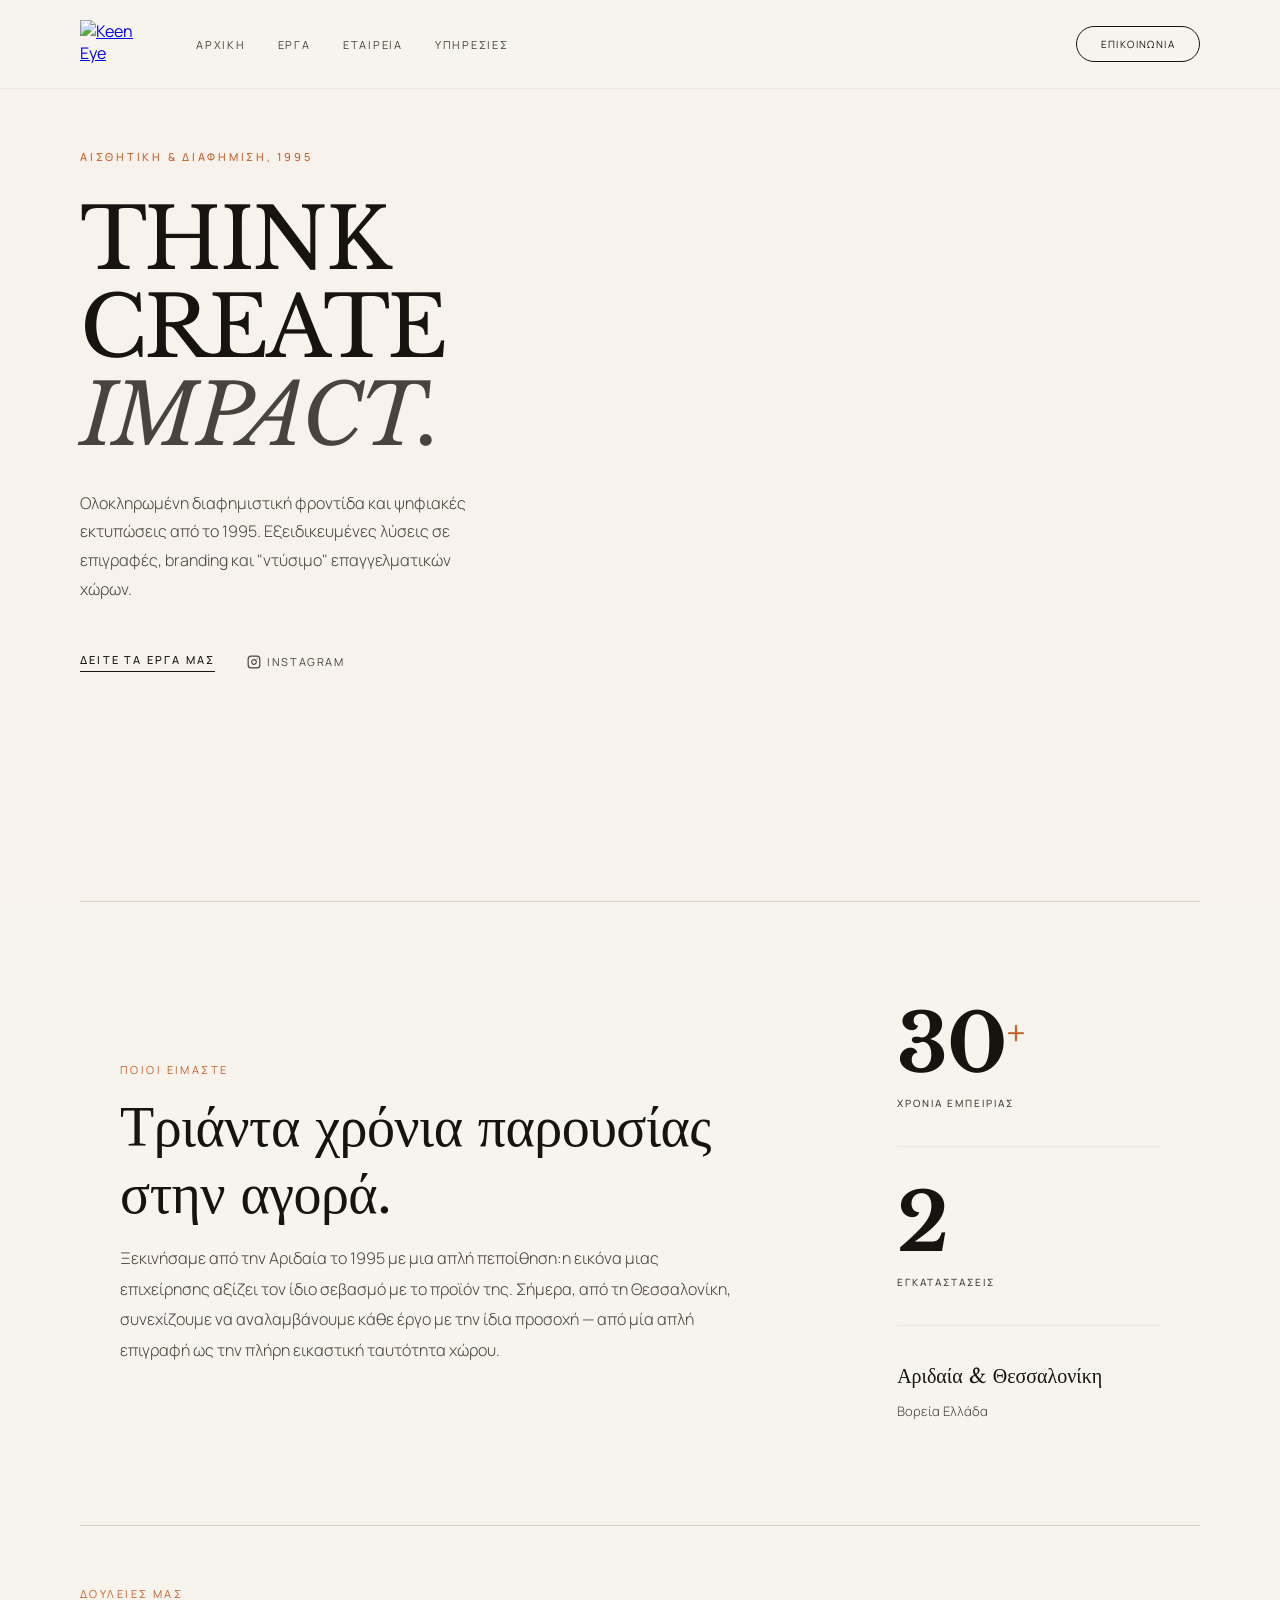
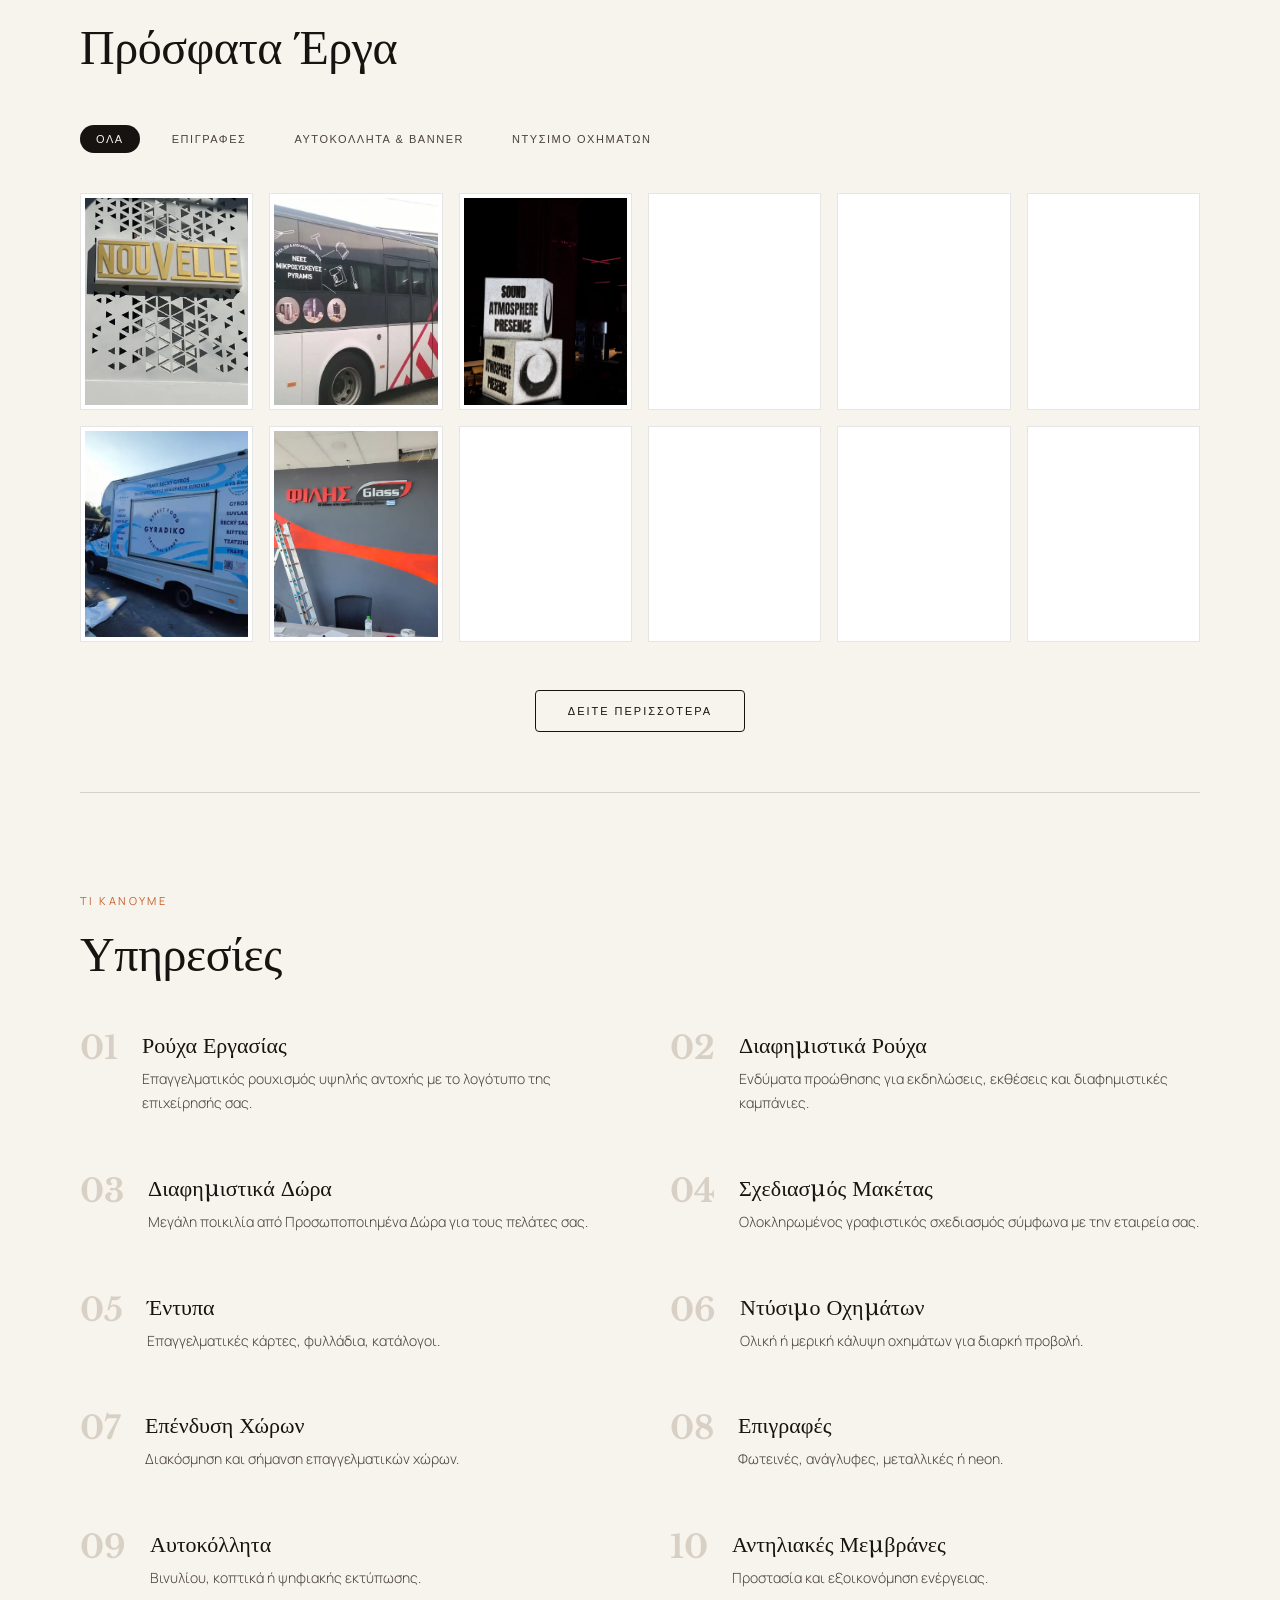
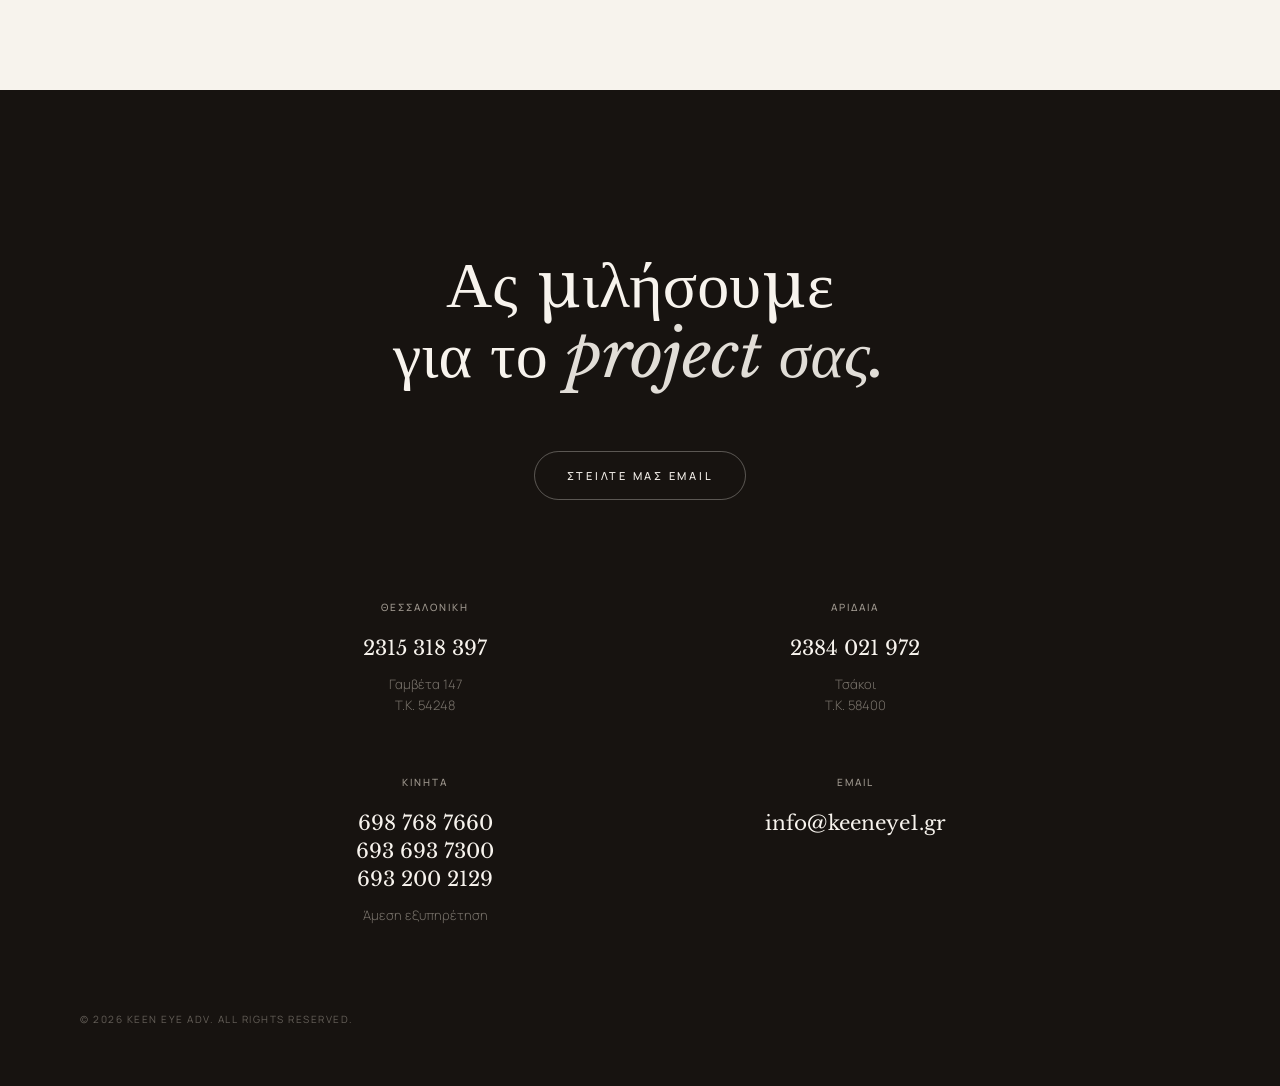
==== commit bb3da849: "feat: update hero section with mobile background image and clean up redundant media queries" ====
--- a/index.min.html
+++ b/index.min.html
@@ -1 +1 @@
-<!DOCTYPE html> <html lang="el" style="scroll-behavior:smooth;"> <head> <meta charset="UTF-8"> <meta name="viewport" content="width=device-width, initial-scale=1.0, maximum-scale=5.0"> <title>Keen Eye Advertising | Επιγραφές, Ψηφιακές Εκτυπώσεις & Branding στη Θεσσαλονίκη</title> <meta name="description" content="Η Keen Eye Advertising προσφέρει ολοκληρωμένες διαφημιστικές λύσεις από το 1995 στη Θεσσαλονίκη. Επιγραφές, ψηφιακές εκτυπώσεις, εταιρική ταυτότητα και branding."> <meta name="keywords" content="διαφήμιση, επιγραφές, ψηφιακές εκτυπώσεις, branding, Θεσσαλονίκη, Keen Eye Advertising"> <link rel="canonical" href="https://keeneye.gr/"> <meta property="og:type" content="website"> <meta property="og:url" content="https://keeneye.gr/"> <meta property="og:title" content="Keen Eye Advertising | Επιγραφές & Branding"> <meta property="og:description" content="Ολοκληρωμένες διαφημιστικές λύσεις και ψηφιακές εκτυπώσεις στη Θεσσαλονίκη από το 1995."> <meta property="og:image" content="https://keeneye.gr/photos/og-image.jpg"> <meta property="twitter:card" content="summary_large_image"> <meta property="twitter:title" content="Keen Eye Advertising | Επιγραφές & Branding"> <meta property="twitter:description" content="Ολοκληρωμένες διαφημιστικές λύσεις και ψηφιακές εκτυπώσεις στη Θεσσαλονίκη από το 1995."> <meta property="twitter:image" content="https://keeneye.gr/photos/og-image.jpg"> <link rel="preload" as="image" href="./logo-1x.webp" imagesrcset="./logo-1x.webp 1x, ./logo-2x.avif 2x" fetchpriority="high"> <link rel="preload" as="image" href="./photos/hero-mobile.webp" fetchpriority="high" media="(max-width:767px)"> <link rel="preload" as="image" href="./photos/hero-bg.webp" fetchpriority="high" media="(min-width:768px)"> <link rel="icon" type="image/png" href="/favicon-96x96.png" sizes="96x96"> <link rel="shortcut icon" href="/favicon.ico"> <link rel="apple-touch-icon" sizes="180x180" href="/apple-touch-icon.png"> <meta name="apple-mobile-web-app-title" content="Keen Eye"> <link rel="manifest" href="/site.webmanifest"> <link rel="preconnect" href="https://fonts.googleapis.com"> <link rel="preconnect" href="https://fonts.gstatic.com" crossorigin> <link rel="stylesheet" href="https://fonts.googleapis.com/css2?family=Libre+Baskerville:ital,wght@0,400;0,700;1,400&family=Manrope:wght@300;400;500;600&display=swap" media="print" onload="this.media='all'"><noscript> <link rel="stylesheet" href="https://fonts.googleapis.com/css2?family=Libre+Baskerville:ital,wght@0,400;0,700;1,400&family=Manrope:wght@300;400;500;600&display=swap"> </noscript> <script type="application/ld+json">{"@context":"https://schema.org","@type":"LocalBusiness","name":"Keen Eye Advertising","image":"https://keeneye.gr/photos/hero-bg.webp","@id":"https://keeneye.gr","url":"https://keeneye.gr","telephone":"+302315318397","address":{"@type":"PostalAddress","streetAddress":"Γαμβέτα 147","addressLocality":"Θεσσαλονίκη","postalCode":"54248","addressCountry":"GR"},"geo":{"@type":"GeoCoordinates","latitude":40.6083,"longitude":22.9567},"openingHoursSpecification":{"@type":"OpeningHoursSpecification","dayOfWeek":["Monday","Tuesday","Wednesday","Thursday","Friday"],"opens":"09:00","closes":"17:00"}}</script> <style> :root {--bg:#F7F3ED;--ink:#171310;--mid:#4A423C;--rule:#D8D0C4;--acc:#C4622D;--serif:'Libre Baskerville', Georgia, serif;--sans:'Manrope', sans-serif} * {margin:0;padding:0;box-sizing:border-box} html {scroll-behavior:smooth;font-size:16px} body {font-family:var(--sans);background:var(--bg);color:var(--ink);-webkit-font-smoothing:antialiased;overflow-x:hidden} @keyframes fadeInUp {from {opacity:0;transform:translateY(30px)} to {opacity:1;transform:translateY(0)}} .reveal {opacity:0} .reveal.active {animation:fadeInUp .8s cubic-bezier(.16, 1, .3, 1) forwards} .hero-reveal {opacity:0;animation:fadeInUp .8s cubic-bezier(.16, 1, .3, 1) forwards} .delay-1 {animation-delay:.2s} .delay-2 {animation-delay:.4s} .delay-3 {animation-delay:.6s} nav {padding:24px 40px;display:flex;align-items:center;justify-content:space-between;position:sticky;top:0;background:rgba(247, 243, 237, 0.9);backdrop-filter:blur(15px);-webkit-backdrop-filter:blur(15px);z-index:100;border-bottom:1px solid rgba(0, 0, 0, 0.05)} @media(min-width:768px) {nav {padding:20px 80px}} .nav-left {display:flex;align-items:center;gap:48px} .nav-links {display:none;gap:32px;align-items:center} @media(min-width:768px) {.nav-links {display:flex}} .nav-links a {font-size:11px;letter-spacing:.16em;text-transform:uppercase;color:var(--mid);text-decoration:none;transition:color .15s} .nav-links a:hover {color:var(--ink)} .nav-contact-btn {display:none;align-items:center;gap:8px;border:1px solid var(--ink);color:var(--ink);font-size:10px;letter-spacing:.14em;text-transform:uppercase;padding:10px 24px;border-radius:30px;text-decoration:none;transition:all .3s cubic-bezier(.16, 1, .3, 1)} @media(min-width:768px) {.nav-contact-btn {display:inline-flex}} .nav-contact-btn:hover {background:var(--ink);color:var(--bg);transform:translateY(-1px)} .mob-btn {display:flex;flex-direction:column;gap:6px;padding:12px;background:none;border:none;cursor:pointer;margin-right:-12px;position:relative;z-index:200} .mob-btn span {width:24px;height:1.2px;background:var(--ink);transition:all .4s cubic-bezier(.16, 1, .3, 1);transform-origin:center} .mob-btn.open span:nth-child(1) {transform:translateY(7.2px) rotate(45deg)} .mob-btn.open span:nth-child(2) {opacity:0;transform:scaleX(0)} .mob-btn.open span:nth-child(3) {transform:translateY(-7.2px) rotate(-45deg)} @media(min-width:768px) {.mob-btn {display:none}} .mob-nav {position:fixed;inset:0;background:rgba(247, 243, 237, 0.98);z-index:150;display:flex;flex-direction:column;opacity:0;pointer-events:none;transition:all .5s cubic-bezier(.16, 1, .3, 1);overflow-y:auto} .mob-nav.open {opacity:1;pointer-events:auto} .mn-body {padding:120px 40px 60px;display:flex;flex-direction:column;gap:48px} .mn-links {display:flex;flex-direction:column;gap:16px} .mn-link {display:flex;align-items:center;font-size:clamp(42px, 12vw, 56px);letter-spacing:-.03em;color:var(--ink);text-decoration:none;font-family:var(--serif);padding:8px 0} .mn-ig-row {display:flex;align-items:center;gap:12px;text-decoration:none;color:var(--ink);transition:color .3s ease} .mn-ig-row:hover {color:var(--acc)} .mn-ig-row span {font-size:14px;letter-spacing:.1em;text-transform:uppercase;font-weight:600} .mn-contact {border-top:1px solid var(--rule);padding-top:40px;display:flex;flex-direction:column;gap:32px} .mn-section-label {font-size:10px;letter-spacing:.2em;text-transform:uppercase;color:var(--mid);margin-bottom:12px;font-weight:500} .mn-cg-row {display:flex;flex-direction:column;gap:4px} .mn-cg-label {font-size:10px;letter-spacing:.2em;text-transform:uppercase;color:var(--mid);font-weight:500} .mn-cg-num {font-size:18px;font-family:var(--serif);color:var(--ink);text-decoration:none} .hero {position:relative;padding:40px;display:flex;flex-direction:column;justify-content:center;overflow:hidden;background:url('./photos/hero-bg.webp') no-repeat center center;background-size:cover;min-height:calc(100vh - 80px);z-index:1} @media(max-width:767px) {.hero {background:url('./photos/hero-mobile.webp') no-repeat center center / contain, radial-gradient(circle at top left, #FDFBF7 0%, #F7F3ED 100%);padding:120px 32px 80px;min-height:85vh}} .hero::before {content:'';position:absolute;inset:0;background:rgba(247, 243, 237, 0.85);z-index:-1} @media(max-width:767px) {.hero::before {background:rgba(247, 243, 237, 0.7);}} @media(min-width:768px) {.hero {padding:60px 80px;display:grid;grid-template-columns:1.2fr 0.8fr;min-height:calc(100vh - 88px)}} .h-left {position:relative} @media(min-width:768px) {.h-left {padding-right:80px}} .h-tag {font-size:10px;letter-spacing:.25em;text-transform:uppercase;color:var(--acc);margin-bottom:24px;font-weight:500} @media(min-width:768px) {.h-tag {font-size:11px;margin-bottom:32px}} h1 {font-family:var(--serif);font-size:clamp(40px, 8vw, 84px);font-weight:400;line-height:1.05;letter-spacing:-.03em;margin-bottom:24px} h1 em {font-style:italic;display:block;color:var(--mid);font-weight:400} .h-body {font-size:15px;line-height:1.8;color:var(--mid);max-width:420px;margin-top:28px;font-weight:300} @media(min-width:768px) {.h-body {font-size:16px}} .h-actions {margin-top:48px;display:flex;flex-wrap:wrap;align-items:center;gap:32px} .h-btn {font-size:11px;letter-spacing:.2em;text-transform:uppercase;color:var(--ink);text-decoration:none;border-bottom:1.5px solid var(--ink);padding-bottom:4px;transition:all .3s ease;font-weight:500} .h-btn:hover {color:var(--acc);border-color:var(--acc);transform:translateX(4px)} .h-ig {font-size:11px;letter-spacing:.14em;text-transform:uppercase;color:var(--mid);text-decoration:none;transition:color .15s;display:inline-flex;align-items:center;gap:6px} .h-ig:hover {color:var(--acc)} .h-right {padding-left:0;display:flex;flex-direction:column;gap:0;position:relative} @media(min-width:768px) {.h-right {padding-left:80px}} .h-stat {padding:24px 0;border-bottom:1px solid rgba(0, 0, 0, 0.05)} @media(min-width:768px) {.h-stat {padding:36px 0}} .h-stat:first-child {padding-top:0} .h-num {font-family:var(--serif);font-size:clamp(48px, 10vw, 80px);font-weight:700;line-height:1;color:var(--ink);letter-spacing:-0.02em} .h-num sup {font-size:40%;color:var(--acc);vertical-align:super;margin-left:2px} .h-lbl {font-size:10px;letter-spacing:.2em;text-transform:uppercase;color:var(--mid);margin-top:12px;font-weight:500} .h-loc {padding-top:32px;font-size:13px;color:var(--mid);font-weight:300;line-height:1.8} .h-loc strong {display:block;font-family:var(--serif);font-size:20px;font-weight:400;color:var(--ink);margin-bottom:6px} .divider {height:1px;background:var(--rule);margin:0 40px} @media(min-width:768px) {.divider {margin:0 80px}} .about {max-width:1200px;margin:0 auto;padding:40px} @media(min-width:768px) {.about {padding:60px 80px}} .about-text h2 {font-family:var(--serif);font-size:clamp(36px, 5vw, 56px);font-weight:400;line-height:1.2;letter-spacing:-.01em;margin-bottom:16px;color:var(--ink)} .about-text p {font-size:16px;color:var(--mid);line-height:1.9;font-weight:300;margin-bottom:0} .about-grid {display:grid;grid-template-columns:1fr;gap:48px;align-items:center} @media(min-width:768px) {.about-grid {grid-template-columns:1.8fr 1fr;gap:80px;align-items:stretch}} .about-text {text-align:left;padding:80px 0} @media(min-width:768px) {.about-text {padding:100px 0}} .about-stats {display:flex;flex-direction:column;justify-content:center} .portfolio {padding:40px} @media(min-width:768px) {.portfolio {padding:60px 80px}} .sec-label {font-size:11px;letter-spacing:.22em;text-transform:uppercase;color:var(--acc);margin-bottom:16px} .sec-title {font-family:var(--serif);font-size:clamp(28px, 4vw, 48px);font-weight:400;letter-spacing:-.01em;margin-bottom:48px} .port-filters {display:flex;flex-wrap:wrap;gap:16px;margin-bottom:40px} .p-filt {background:none;border:none;font-size:11px;letter-spacing:.14em;text-transform:uppercase;color:var(--mid);cursor:pointer;padding:8px 16px;border-radius:20px;transition:all .2s} .p-filt:hover {color:var(--ink)} .p-filt.active {background:var(--ink);color:var(--bg)} .port-grid {display:grid;grid-template-columns:repeat(2, 1fr);gap:16px} @media(min-width:640px) {.port-grid {grid-template-columns:repeat(4, 1fr)}} @media(min-width:1024px) {.port-grid {grid-template-columns:repeat(6, 1fr)}} .port-item {position:relative;width:100%;aspect-ratio:4/5;overflow:hidden;background:#fff;border:1px solid rgba(0, 0, 0, 0.1);padding:4px;cursor:zoom-in;display:none;opacity:0;transform:translateY(10px);transition:opacity 0.4s ease, transform 0.4s ease} .visible .port-item {display:block;opacity:1;transform:translateY(0)} .port-item.visible {display:block;opacity:1;transform:translateY(0)} @media(max-width:767px) {.port-item {border:none;padding:0}} .port-item img {width:100%;height:100%;object-fit:cover;transition:transform 0.6s ease} .port-overlay {position:absolute;inset:4px;background:rgba(23, 19, 16, 0.7);opacity:0;transition:opacity 0.3s ease;display:flex;align-items:center;justify-content:center;pointer-events:none} .port-overlay span {color:#fff;font-size:12px;letter-spacing:0.15em;text-transform:uppercase;text-align:center;padding:0 10px} .port-item:hover .port-overlay {opacity:1} .port-load {margin-top:48px;display:flex;justify-content:center} .port-load button {background:transparent;border:1px solid var(--ink);color:var(--ink);font-size:11px;letter-spacing:.18em;text-transform:uppercase;padding:14px 32px;cursor:pointer;transition:all 0.3s cubic-bezier(0.16, 1, 0.3, 1);border-radius:4px} .port-load button:hover {background:var(--ink);color:var(--bg);transform:translateY(-2px)} .services {padding:80px 40px} @media(min-width:768px) {.services {padding:100px 80px}} .svc-grid {display:grid;grid-template-columns:1fr;gap:48px} @media(min-width:1024px) {.svc-grid {grid-template-columns:repeat(2, 1fr);gap:60px}} .svc-card {display:flex;gap:24px;align-items:flex-start} .svc-n {font-family:var(--serif);font-size:32px;line-height:1;color:var(--rule);font-weight:700;flex-shrink:0} .svc-content {display:flex;flex-direction:column;gap:8px} .svc-name {font-family:var(--serif);font-size:22px;font-weight:400;color:var(--ink)} .svc-desc {font-size:14px;color:var(--mid);line-height:1.7;font-weight:300} .contact {padding:100px 40px;background:var(--ink);color:var(--bg);text-align:center;position:relative} @media(min-width:768px) {.contact {padding:160px 80px}} .contact h2 {font-family:var(--serif);font-size:clamp(32px, 7vw, 64px);line-height:1.1;margin-bottom:60px;font-weight:400;color:var(--bg)} .contact h2 em {font-style:italic;color:var(--bg);opacity:0.9} .c-main-btn {display:inline-block;font-size:11px;letter-spacing:.25em;text-transform:uppercase;border:1px solid rgba(247, 243, 237, 0.3);color:var(--bg);padding:16px 32px;text-decoration:none;border-radius:40px;margin-bottom:100px;transition:all 0.4s cubic-bezier(0.16, 1, 0.3, 1);font-weight:500} .c-main-btn:hover {border-color:var(--bg);background:var(--bg);color:var(--ink)} .c-info-grid {display:grid;grid-template-columns:1fr;gap:60px;max-width:800px;margin:0 auto} @media(min-width:768px) {.c-info-grid {grid-template-columns:1fr 1fr} .c-email-row {grid-column:1 / -1}} .c-item {display:flex;flex-direction:column;align-items:center} .c-label {font-size:10px;letter-spacing:.2em;text-transform:uppercase;color:var(--rule);margin-bottom:20px;font-weight:500;opacity:0.7} .c-val {font-size:20px;margin-bottom:12px;font-family:var(--serif);line-height:1.4} .c-val a {color:var(--bg);text-decoration:none;transition:opacity 0.3s ease} .c-val a:hover {opacity:0.7} .c-sub {font-size:13px;color:var(--rule);line-height:1.6;font-weight:300;opacity:0.5} .c-copy {position:absolute;bottom:40px;left:40px;font-size:10px;color:var(--rule);letter-spacing:.15em;text-transform:uppercase;opacity:0.4} @media(min-width:768px) {.c-copy {bottom:60px;left:80px}} .lightbox {position:fixed;inset:0;background:rgba(23, 19, 16, 0.95);z-index:9999;display:none;align-items:center;justify-content:center;padding:20px;opacity:0;transition:opacity 0.3s} .lightbox.active {display:flex;opacity:1} .lightbox img {max-width:100%;max-height:90vh;object-fit:contain} .lb-close {position:absolute;top:20px;right:30px;background:none;border:none;color:#fff;font-size:40px;cursor:pointer;font-weight:300;line-height:1} img[alt*="Logo"] {height:48px;width:auto} @media(max-width:767px) {nav {padding:16px 24px} img[alt*="Logo"] {height:64px !important}} </style> </head> <body> <div class="mob-nav" id="mob-nav" role="dialog" aria-modal="true" aria-label="Mobile navigation"> <div class="mn-body"> <nav class="mn-links"> <a href="#hero" class="mn-link">Αρχική</a> <a href="#portfolio" class="mn-link">Έργα</a> <a href="#about" class="mn-link">Εταιρεία</a> <a href="#contact" class="mn-link" style="color:var(--acc)">Επικοινωνία</a> </nav> <a href="https://www.instagram.com/keeneye_adv/" target="_blank" rel="noopener" class="mn-ig-row"> <svg width="24" height="24" viewBox="0 0 24 24" fill="none" stroke="currentColor" stroke-width="1.5"> <rect x="2" y="2" width="20" height="20" rx="5" ry="5" /> <path d="M16 11.37A4 4 0 1 1 12.63 8 4 4 0 0 1 16 11.37z" /> <line x1="17.5" y1="6.5" x2="17.51" y2="6.5" /> </svg> <span>@keeneye_adv</span> </a> <div class="mn-contact"> <div class="mn-cg-row"> <span class="mn-section-label">Επικοινωνία</span> <span class="mn-cg-label">Θεσσαλονίκη</span> <a href="tel:+302315318397" class="mn-cg-num">2315 318 397</a> </div> <div class="mn-cg-row"> <span class="mn-cg-label">Αριδαία</span> <a href="tel:+302384021972" class="mn-cg-num">2384 021 972</a> </div> <div class="mn-cg-row"> <span class="mn-cg-label">Κινητά</span> <a href="tel:+306987687660" class="mn-cg-num">698 768 7660</a> <a href="tel:+306936937300" class="mn-cg-num">693 693 7300</a> <a href="tel:+306932002129" class="mn-cg-num">693 200 2129</a> </div> </div> </div> </div> <nav> <div class="nav-left"> <a href="#hero" title="Keen Eye Advertising - Home"> <picture> <source srcset="./logo-2x.avif 2x" type="image/avif"> <source srcset="./logo-1x.webp 1x, ./logo-2x.webp 2x" type="image/webp"> <img src="./logo-1x.webp" alt="Keen Eye Advertising - Logo" width="318" height="224" style="width:auto;display:block;" fetchpriority="high"> </picture> </a> <div class="nav-links"> <a href="#hero">Αρχική</a> <a href="#portfolio">Έργα</a> <a href="#about">Εταιρεία</a> <a href="#services">Υπηρεσίες</a> </div> </div> <div class="nav-right"> <a href="#contact" class="nav-contact-btn">Επικοινωνία</a> <button class="mob-btn" id="mob-menu" aria-label="Toggle mobile menu"><span></span><span></span><span></span></button> </div> </nav> <section class="hero" id="hero"> <div class="h-left"> <div class="h-tag hero-reveal">Αισθητική & Διαφήμιση, 1995</div> <h1 class="hero-reveal delay-1">THINK<br>CREATE<br><em>IMPACT.</em></h1> <p class="h-body hero-reveal delay-2">Ολοκληρωμένη διαφημιστική φροντίδα και ψηφιακές εκτυπώσεις από το 1995. Εξειδικευμένες λύσεις σε επιγραφές, branding και "ντύσιμο" επαγγελματικών χώρων.</p> <div class="h-actions hero-reveal delay-3"> <a href="#portfolio" class="h-btn">Δείτε τα έργα μας</a> <a href="https://www.instagram.com/keeneye_adv/" target="_blank" rel="noopener" class="h-ig"> <svg width="14" height="14" viewBox="0 0 24 24" fill="none" stroke="currentColor" stroke-width="2" stroke-linecap="round" stroke-linejoin="round"> <rect x="2" y="2" width="20" height="20" rx="5" ry="5"></rect> <path d="M16 11.37A4 4 0 1 1 12.63 8 4 4 0 0 1 16 11.37z"></path> <line x1="17.5" y1="6.5" x2="17.51" y2="6.5"></line> </svg> Instagram </a> </div> </div> </section> <div class="divider"></div> <!-- ABOUT --> <section class="about reveal" id="about"> <div class="about-grid"> <div class="about-text"> <div class="sec-label">Ποιοι είμαστε</div> <h2>Τριάντα χρόνια παρουσίας στην αγορά.</h2> <p>Ξεκινήσαμε από την Αριδαία το 1995 με μια απλή πεποίθηση:η εικόνα μιας επιχείρησης αξίζει τον ίδιο σεβασμό με το προϊόν της. Σήμερα, από τη Θεσσαλονίκη, συνεχίζουμε να αναλαμβάνουμε κάθε έργο με την ίδια προσοχή — από μία απλή επιγραφή ως την πλήρη εικαστική ταυτότητα χώρου.</p> </div> <div class="about-stats"> <div class="h-right"> <div class="h-stat"> <div class="h-num">30<sup>+</sup></div> <div class="h-lbl">Χρόνια εμπειρίας</div> </div> <div class="h-stat"> <div class="h-num">2</div> <div class="h-lbl">Εγκαταστάσεις</div> </div> <div class="h-loc"> <strong>Αριδαία & Θεσσαλονίκη</strong> Βορεία Ελλάδα </div> </div> </div> </div> </section> <div class="divider"></div> <!-- PORTFOLIO --> <section class="portfolio reveal" id="portfolio"> <div class="sec-label">Δουλειές Μας</div> <h2 class="sec-title">Πρόσφατα Έργα</h2> <div class="port-filters"> <button class="p-filt active" data-filter="all">Όλα</button> <button class="p-filt" data-filter="Επιγραφές">Επιγραφές</button> <button class="p-filt" data-filter="Αυτοκόλλητα">Αυτοκόλλητα & Banner</button> <button class="p-filt" data-filter="Ντύσιμο">Ντύσιμο Οχημάτων</button> </div> <div class="port-grid" id="port-grid"> <div class="port-item" data-category="Επιγραφές"><img loading="lazy" decoding="async" width="400" height="500" src="photos/projects/signs/IMG_4484.webp" alt="Επαγγελματική εξωτερική επιγραφή"> <div class="port-overlay"><span>Επιγραφές</span></div> </div> <div class="port-item" data-category="Ντύσιμο"><img loading="lazy" decoding="async" width="400" height="500" src="photos/projects/vehicle-wrapping/vehicle-4.webp" alt="Ντύσιμο οχήματος με εταιρικά γραφικά"> <div class="port-overlay"><span>Ντύσιμο</span></div> </div> <div class="port-item" data-category="Αυτοκόλλητα"><img loading="lazy" decoding="async" width="400" height="500" src="photos/projects/stickers/banner.webp" alt="Επαγγελματικό διαφημιστικό banner"> <div class="port-overlay"><span>Αυτοκόλλητα</span></div> </div> <div class="port-item" data-category="Επιγραφές"><img loading="lazy" decoding="async" width="400" height="500" src="photos/projects/signs/IMG_4486.webp" alt="Επαγγελματική εξωτερική επιγραφή"> <div class="port-overlay"><span>Επιγραφές</span></div> </div> <div class="port-item" data-category="Αυτοκόλλητα"><img loading="lazy" decoding="async" width="400" height="500" src="photos/projects/stickers/sticker-main.webp" alt="Εκτύπωση και εφαρμογή αυτοκόλλητων"> <div class="port-overlay"><span>Αυτοκόλλητα</span></div> </div> <div class="port-item" data-category="Επιγραφές"><img loading="lazy" decoding="async" width="400" height="500" src="photos/projects/signs/IMG_4503.webp" alt="Επαγγελματική εξωτερική επιγραφή"> <div class="port-overlay"><span>Επιγραφές</span></div> </div> <div class="port-item" data-category="Ντύσιμο"><img loading="lazy" decoding="async" width="400" height="500" src="photos/projects/vehicle-wrapping/vehicle-7.webp" alt="Ντύσιμο οχήματος με εταιρικά γραφικά"> <div class="port-overlay"><span>Ντύσιμο</span></div> </div> <div class="port-item" data-category="Επιγραφές"><img loading="lazy" decoding="async" width="400" height="500" src="photos/projects/signs/IMG_4481.webp" alt="Επαγγελματική εξωτερική επιγραφή"> <div class="port-overlay"><span>Επιγραφές</span></div> </div> <div class="port-item" data-category="Αυτοκόλλητα"><img loading="lazy" decoding="async" width="400" height="500" src="photos/projects/stickers/IMG_4489.webp" alt="Εκτύπωση και εφαρμογή αυτοκόλλητων"> <div class="port-overlay"><span>Αυτοκόλλητα</span></div> </div> <div class="port-item" data-category="Ντύσιμο"><img loading="lazy" decoding="async" width="400" height="500" src="photos/projects/vehicle-wrapping/vehicle-6.webp" alt="Ντύσιμο οχήματος με εταιρικά γραφικά"> <div class="port-overlay"><span>Ντύσιμο</span></div> </div> <div class="port-item" data-category="Επιγραφές"><img loading="lazy" decoding="async" width="400" height="500" src="photos/projects/signs/IMG_4500.webp" alt="Επαγγελματική εξωτερική επιγραφή"> <div class="port-overlay"><span>Επιγραφές</span></div> </div> <div class="port-item" data-category="Αυτοκόλλητα"><img loading="lazy" decoding="async" width="400" height="500" src="photos/projects/stickers/IMG_4416.webp" alt="Εκτύπωση και εφαρμογή αυτοκόλλητων"> <div class="port-overlay"><span>Αυτοκόλλητα</span></div> </div> <!-- Additional Portfolio Items --> <div class="port-item" data-category="Επιγραφές"><img loading="lazy" decoding="async" width="400" height="500" src="photos/projects/signs/IMG_4501.webp" alt="Επαγγελματική εξωτερική επιγραφή"> <div class="port-overlay"><span>Επιγραφές</span></div> </div> <div class="port-item" data-category="Ντύσιμο"><img loading="lazy" decoding="async" width="400" height="500" src="photos/projects/vehicle-wrapping/vehicle-5.webp" alt="Ντύσιμο οχήματος με εταιρικά γραφικά"> <div class="port-overlay"><span>Ντύσιμο</span></div> </div> <div class="port-item" data-category="Αυτοκόλλητα"><img loading="lazy" decoding="async" width="400" height="500" src="photos/projects/stickers/IMG_4506.webp" alt="Εκτύπωση και εφαρμογή αυτοκόλλητων"> <div class="port-overlay"><span>Αυτοκόλλητα</span></div> </div> <div class="port-item" data-category="Επιγραφές"><img loading="lazy" decoding="async" width="400" height="500" src="photos/projects/signs/IMG_4482.webp" alt="Επαγγελματική εξωτερική επιγραφή"> <div class="port-overlay"><span>Επιγραφές</span></div> </div> <div class="port-item" data-category="Ντύσιμο"><img loading="lazy" decoding="async" width="400" height="500" src="photos/projects/vehicle-wrapping/vehicle-3.webp" alt="Ντύσιμο οχήματος με εταιρικά γραφικά"> <div class="port-overlay"><span>Ντύσιμο</span></div> </div> <div class="port-item" data-category="Επιγραφές"><img loading="lazy" decoding="async" width="400" height="500" src="photos/projects/signs/IMG_4496.webp" alt="Επαγγελματική εξωτερική επιγραφή"> <div class="port-overlay"><span>Επιγραφές</span></div> </div> <div class="port-item" data-category="Αυτοκόλλητα"><img loading="lazy" decoding="async" width="400" height="500" src="photos/projects/stickers/IMG_4422.webp" alt="Εκτύπωση και εφαρμογή αυτοκόλλητων"> <div class="port-overlay"><span>Αυτοκόλλητα</span></div> </div> <div class="port-item" data-category="Ντύσιμο"><img loading="lazy" decoding="async" width="400" height="500" src="photos/projects/vehicle-wrapping/vehicle-2.webp" alt="Ντύσιμο οχήματος με εταιρικά γραφικά"> <div class="port-overlay"><span>Ντύσιμο</span></div> </div> <div class="port-item" data-category="Επιγραφές"><img loading="lazy" decoding="async" width="400" height="500" src="photos/projects/signs/IMG_4490.webp" alt="Επαγγελματική εξωτερική επιγραφή"> <div class="port-overlay"><span>Επιγραφές</span></div> </div> <div class="port-item" data-category="Αυτοκόλλητα"><img loading="lazy" decoding="async" width="400" height="500" src="photos/projects/stickers/sticker-alt.webp" alt="Εκτύπωση και εφαρμογή αυτοκόλλητων"> <div class="port-overlay"><span>Αυτοκόλλητα</span></div> </div> <div class="port-item" data-category="Επιγραφές"><img loading="lazy" decoding="async" width="400" height="500" src="photos/projects/signs/IMG_4474.webp" alt="Επαγγελματική εξωτερική επιγραφή"> <div class="port-overlay"><span>Επιγραφές</span></div> </div> <div class="port-item" data-category="Επιγραφές"><img loading="lazy" decoding="async" width="400" height="500" src="photos/projects/signs/IMG_1370.webp" alt="Επαγγελματική εξωτερική επιγραφή"> <div class="port-overlay"><span>Επιγραφές</span></div> </div> </div> <div class="port-load" id="port-load-container"> <button id="load-more-btn">Δείτε περισσότερα</button> <button id="load-less-btn" style="display:none">Δείτε λιγότερα</button> </div> </section> <div class="divider"></div> <!-- SERVICES --> <section class="services reveal" id="services"> <div class="sec-label">Τι κάνουμε</div> <h2 class="sec-title">Υπηρεσίες</h2> <div class="svc-grid"> <div class="svc-card"> <div class="svc-n">01</div> <div class="svc-content"> <div class="svc-name">Ρούχα Εργασίας</div> <div class="svc-desc">Επαγγελματικός ρουχισμός υψηλής αντοχής με το λογότυπο της επιχείρησής σας.</div> </div> </div> <div class="svc-card"> <div class="svc-n">02</div> <div class="svc-content"> <div class="svc-name">Διαφημιστικά Ρούχα</div> <div class="svc-desc">Ενδύματα προώθησης για εκδηλώσεις, εκθέσεις και διαφημιστικές καμπάνιες.</div> </div> </div> <div class="svc-card"> <div class="svc-n">03</div> <div class="svc-content"> <div class="svc-name">Διαφημιστικά Δώρα</div> <div class="svc-desc">Μεγάλη ποικιλία από Προσωποποιημένα Δώρα για τους πελάτες σας.</div> </div> </div> <div class="svc-card"> <div class="svc-n">04</div> <div class="svc-content"> <div class="svc-name">Σχεδιασμός Μακέτας</div> <div class="svc-desc">Ολοκληρωμένος γραφιστικός σχεδιασμός σύμφωνα με την εταιρεία σας.</div> </div> </div> <div class="svc-card"> <div class="svc-n">05</div> <div class="svc-content"> <div class="svc-name">Έντυπα</div> <div class="svc-desc">Επαγγελματικές κάρτες, φυλλάδια, κατάλογοι.</div> </div> </div> <div class="svc-card"> <div class="svc-n">06</div> <div class="svc-content"> <div class="svc-name">Ντύσιμο Οχημάτων</div> <div class="svc-desc">Ολική ή μερική κάλυψη οχημάτων για διαρκή προβολή.</div> </div> </div> <div class="svc-card"> <div class="svc-n">07</div> <div class="svc-content"> <div class="svc-name">Επένδυση Χώρων</div> <div class="svc-desc">Διακόσμηση και σήμανση επαγγελματικών χώρων.</div> </div> </div> <div class="svc-card"> <div class="svc-n">08</div> <div class="svc-content"> <div class="svc-name">Επιγραφές</div> <div class="svc-desc">Φωτεινές, ανάγλυφες, μεταλλικές ή neon.</div> </div> </div> <div class="svc-card"> <div class="svc-n">09</div> <div class="svc-content"> <div class="svc-name">Αυτοκόλλητα</div> <div class="svc-desc">Βινυλίου, κοπτικά ή ψηφιακής εκτύπωσης.</div> </div> </div> <div class="svc-card"> <div class="svc-n">10</div> <div class="svc-content"> <div class="svc-name">Αντηλιακές Μεμβράνες</div> <div class="svc-desc">Προστασία και εξοικονόμηση ενέργειας.</div> </div> </div> </div> </section> <!-- CONTACT --> <section class="contact reveal" id="contact"> <h2>Ας μιλήσουμε<br>για το <em>project σας.</em></h2> <a href="https://mail.google.com/mail/?view=cm&fs=1&to=info@keeneye1.gr" target="_blank" rel="noopener" class="c-main-btn">ΣΤΕΙΛΤΕ ΜΑΣ EMAIL</a> <div class="c-info-grid"> <div> <div class="c-label">Θεσσαλονίκη</div> <div class="c-val"><a href="tel:+302315318397">2315 318 397</a></div> <div class="c-sub">Γαμβέτα 147<br>Τ.Κ. 54248</div> </div> <div> <div class="c-label">Αριδαία</div> <div class="c-val"><a href="tel:+302384021972">2384 021 972</a></div> <div class="c-sub">Τσάκοι<br>Τ.Κ. 58400</div> </div> <div> <div class="c-label">Κινητά</div> <div class="c-val"> <a href="tel:+306987687660">698 768 7660</a><br> <a href="tel:+306936937300">693 693 7300</a><br> <a href="tel:+306932002129">693 200 2129</a> </div> <div class="c-sub">Άμεση εξυπηρέτηση</div> </div> <div class="c-email-item"> <div class="c-label">Email</div> <div class="c-val"><a href="mailto:info@keeneye1.gr">info@keeneye1.gr</a></div> </div> </div> <div class="c-copy">© 2026 KEEN EYE ADV. ALL RIGHTS RESERVED.</div> </section> <div class="lightbox" id="lightbox"> <button class="lb-close" id="lb-close" aria-label="Close lightbox">&times;</button> <img src="" id="lb-img" alt="Project Enlargement"> </div> <script> document.addEventListener('DOMContentLoaded', () => {const runTask = (fn) => {if ('requestIdleCallback' in window) {requestIdleCallback(fn)} else {setTimeout(fn, 1)}};runTask(() => {const mobBtn = document.getElementById('mob-menu'), mobNav = document.getElementById('mob-nav');const openMenu = () => {mobBtn.classList.add('open');mobNav.classList.add('open');document.body.style.overflow = 'hidden'};const closeMenu = () => {mobBtn.classList.remove('open');mobNav.classList.remove('open');document.body.style.overflow = ''};if (mobBtn && mobNav) {mobBtn.addEventListener('click', () => {mobNav.classList.contains('open') ? closeMenu() :openMenu()});document.querySelectorAll('#mob-nav a').forEach(link => link.addEventListener('click', closeMenu));}});runTask(() => {const items = Array.from(document.querySelectorAll('.port-item')), filters = document.querySelectorAll('.p-filt'), loadMoreBtn = document.getElementById('load-more-btn'), loadLessBtn = document.getElementById('load-less-btn'), container = document.getElementById('port-load-container');let currentFilter = 'all', itemsLimit = 12;const isMobile = window.innerWidth < 768;const updateGrid = () => {let visibleCount = 0;const currentLimit = isMobile ? 6 :itemsLimit;items.forEach(item => {const cat = item.getAttribute('data-category');if (currentFilter === 'all' || cat === currentFilter) {if (visibleCount < currentLimit) {item.classList.add('visible')} else {item.classList.remove('visible')} visibleCount++} else {item.classList.remove('visible')}});const totalAvailable = currentFilter === 'all' ? items.length :items.filter(i => i.getAttribute('data-category') === currentFilter).length;const displayLimit = isMobile ? 6 :itemsLimit;loadMoreBtn.style.display = totalAvailable > displayLimit ? 'inline-block' :'none';loadLessBtn.style.display = itemsLimit > (isMobile ? 6 :12) ? 'inline-block' :'none';container.style.display = (totalAvailable <= displayLimit && itemsLimit <= (isMobile ? 6 :12)) ? 'none' :'flex';};filters.forEach(btn => btn.addEventListener('click', () => {filters.forEach(f => f.classList.remove('active'));btn.classList.add('active');currentFilter = btn.getAttribute('data-filter');itemsLimit = 12;updateGrid()}));loadMoreBtn.addEventListener('click', () => {itemsLimit += isMobile ? 6 :12;updateGrid()});loadLessBtn.addEventListener('click', () => {itemsLimit = isMobile ? 6 :12;updateGrid();document.getElementById('portfolio').scrollIntoView({behavior:'smooth'})});updateGrid()});runTask(() => {const lightbox = document.getElementById('lightbox'), lbImg = document.getElementById('lb-img'), lbClose = document.getElementById('lb-close'), grid = document.getElementById('port-grid');grid.addEventListener('click', (e) => {const item = e.target.closest('.port-item');if (item) {lbImg.src = item.querySelector('img').src;lightbox.classList.add('active');document.body.style.overflow = 'hidden'}});lbClose.addEventListener('click', () => {lightbox.classList.remove('active');document.body.style.overflow = ''});lightbox.addEventListener('click', (e) => {if (e.target === lightbox) {lightbox.classList.remove('active');document.body.style.overflow = ''}})});runTask(() => {const revealObserver = new IntersectionObserver((entries) => {entries.forEach(entry => {if (entry.isIntersecting) {entry.target.classList.add('active');revealObserver.unobserve(entry.target)}})}, {threshold:.1});document.querySelectorAll('.reveal').forEach(el => revealObserver.observe(el))})});</script> </body> </html>
+<!DOCTYPE html> <html lang="el" style="scroll-behavior:smooth;"> <head> <meta charset="UTF-8"> <meta name="viewport" content="width=device-width, initial-scale=1.0, maximum-scale=5.0"> <title>Keen Eye Advertising | Επιγραφές, Ψηφιακές Εκτυπώσεις & Branding στη Θεσσαλονίκη</title> <meta name="description" content="Η Keen Eye Advertising προσφέρει ολοκληρωμένες διαφημιστικές λύσεις από το 1995 στη Θεσσαλονίκη. Επιγραφές, ψηφιακές εκτυπώσεις, εταιρική ταυτότητα και branding."> <meta name="keywords" content="διαφήμιση, επιγραφές, ψηφιακές εκτυπώσεις, branding, Θεσσαλονίκη, Keen Eye Advertising"> <link rel="canonical" href="https://keeneye.gr/"> <meta property="og:type" content="website"> <meta property="og:url" content="https://keeneye.gr/"> <meta property="og:title" content="Keen Eye Advertising | Επιγραφές & Branding"> <meta property="og:description" content="Ολοκληρωμένες διαφημιστικές λύσεις και ψηφιακές εκτυπώσεις στη Θεσσαλονίκη από το 1995."> <meta property="og:image" content="https://keeneye.gr/photos/og-image.jpg"> <meta property="twitter:card" content="summary_large_image"> <meta property="twitter:title" content="Keen Eye Advertising | Επιγραφές & Branding"> <meta property="twitter:description" content="Ολοκληρωμένες διαφημιστικές λύσεις και ψηφιακές εκτυπώσεις στη Θεσσαλονίκη από το 1995."> <meta property="twitter:image" content="https://keeneye.gr/photos/og-image.jpg"> <link rel="preload" as="image" href="./logo-1x.webp" imagesrcset="./logo-1x.webp 1x, ./logo-2x.avif 2x" fetchpriority="high"> <link rel="preload" as="image" href="./photos/hero-mobile.webp" fetchpriority="high" media="(max-width:767px)"> <link rel="preload" as="image" href="./photos/hero-bg.webp" fetchpriority="high" media="(min-width:768px)"> <link rel="icon" type="image/png" href="/favicon-96x96.png" sizes="96x96"> <link rel="shortcut icon" href="/favicon.ico"> <link rel="apple-touch-icon" sizes="180x180" href="/apple-touch-icon.png"> <meta name="apple-mobile-web-app-title" content="Keen Eye"> <link rel="manifest" href="/site.webmanifest"> <link rel="preconnect" href="https://fonts.googleapis.com"> <link rel="preconnect" href="https://fonts.gstatic.com" crossorigin> <link rel="stylesheet" href="https://fonts.googleapis.com/css2?family=Libre+Baskerville:ital,wght@0,400;0,700;1,400&family=Manrope:wght@300;400;500;600&display=swap" media="print" onload="this.media='all'"><noscript> <link rel="stylesheet" href="https://fonts.googleapis.com/css2?family=Libre+Baskerville:ital,wght@0,400;0,700;1,400&family=Manrope:wght@300;400;500;600&display=swap"> </noscript> <script type="application/ld+json">{"@context":"https://schema.org","@type":"LocalBusiness","name":"Keen Eye Advertising","image":"https://keeneye.gr/photos/hero-bg.webp","@id":"https://keeneye.gr","url":"https://keeneye.gr","telephone":"+302315318397","address":{"@type":"PostalAddress","streetAddress":"Γαμβέτα 147","addressLocality":"Θεσσαλονίκη","postalCode":"54248","addressCountry":"GR"},"geo":{"@type":"GeoCoordinates","latitude":40.6083,"longitude":22.9567},"openingHoursSpecification":{"@type":"OpeningHoursSpecification","dayOfWeek":["Monday","Tuesday","Wednesday","Thursday","Friday"],"opens":"09:00","closes":"17:00"}}</script> <style> :root {--bg:#F7F3ED;--ink:#171310;--mid:#4A423C;--rule:#D8D0C4;--acc:#C4622D;--serif:'Libre Baskerville', Georgia, serif;--sans:'Manrope', sans-serif} * {margin:0;padding:0;box-sizing:border-box} html {scroll-behavior:smooth;font-size:16px} body {font-family:var(--sans);background:var(--bg);color:var(--ink);-webkit-font-smoothing:antialiased;overflow-x:hidden} @keyframes fadeInUp {from {opacity:0;transform:translateY(30px)} to {opacity:1;transform:translateY(0)}} .reveal {opacity:0} .reveal.active {animation:fadeInUp .8s cubic-bezier(.16, 1, .3, 1) forwards} .hero-reveal {opacity:0;animation:fadeInUp .8s cubic-bezier(.16, 1, .3, 1) forwards} .delay-1 {animation-delay:.2s} .delay-2 {animation-delay:.4s} .delay-3 {animation-delay:.6s} nav {padding:24px 40px;display:flex;align-items:center;justify-content:space-between;position:sticky;top:0;background:rgba(247, 243, 237, 0.9);backdrop-filter:blur(15px);-webkit-backdrop-filter:blur(15px);z-index:100;border-bottom:1px solid rgba(0, 0, 0, 0.05)} @media(min-width:768px) {nav {padding:20px 80px}} .nav-left {display:flex;align-items:center;gap:48px} .nav-links {display:none;gap:32px;align-items:center} @media(min-width:768px) {.nav-links {display:flex}} .nav-links a {font-size:11px;letter-spacing:.16em;text-transform:uppercase;color:var(--mid);text-decoration:none;transition:color .15s} .nav-links a:hover {color:var(--ink)} .nav-contact-btn {display:none;align-items:center;gap:8px;border:1px solid var(--ink);color:var(--ink);font-size:10px;letter-spacing:.14em;text-transform:uppercase;padding:10px 24px;border-radius:30px;text-decoration:none;transition:all .3s cubic-bezier(.16, 1, .3, 1)} @media(min-width:768px) {.nav-contact-btn {display:inline-flex}} .nav-contact-btn:hover {background:var(--ink);color:var(--bg);transform:translateY(-1px)} .mob-btn {display:flex;flex-direction:column;gap:6px;padding:12px;background:none;border:none;cursor:pointer;margin-right:-12px;position:relative;z-index:200} .mob-btn span {width:24px;height:1.2px;background:var(--ink);transition:all .4s cubic-bezier(.16, 1, .3, 1);transform-origin:center} .mob-btn.open span:nth-child(1) {transform:translateY(7.2px) rotate(45deg)} .mob-btn.open span:nth-child(2) {opacity:0;transform:scaleX(0)} .mob-btn.open span:nth-child(3) {transform:translateY(-7.2px) rotate(-45deg)} @media(min-width:768px) {.mob-btn {display:none}} .mob-nav {position:fixed;inset:0;background:rgba(247, 243, 237, 0.98);z-index:150;display:flex;flex-direction:column;opacity:0;pointer-events:none;transition:all .5s cubic-bezier(.16, 1, .3, 1);overflow-y:auto} .mob-nav.open {opacity:1;pointer-events:auto} .mn-body {padding:120px 40px 60px;display:flex;flex-direction:column;gap:48px} .mn-links {display:flex;flex-direction:column;gap:16px} .mn-link {display:flex;align-items:center;font-size:clamp(42px, 12vw, 56px);letter-spacing:-.03em;color:var(--ink);text-decoration:none;font-family:var(--serif);padding:8px 0} .mn-ig-row {display:flex;align-items:center;gap:12px;text-decoration:none;color:var(--ink);transition:color .3s ease} .mn-ig-row:hover {color:var(--acc)} .mn-ig-row span {font-size:14px;letter-spacing:.1em;text-transform:uppercase;font-weight:600} .mn-contact {border-top:1px solid var(--rule);padding-top:40px;display:flex;flex-direction:column;gap:32px} .mn-section-label {font-size:10px;letter-spacing:.2em;text-transform:uppercase;color:var(--mid);margin-bottom:12px;font-weight:500} .mn-cg-row {display:flex;flex-direction:column;gap:4px} .mn-cg-label {font-size:10px;letter-spacing:.2em;text-transform:uppercase;color:var(--mid);font-weight:500} .mn-cg-num {font-size:18px;font-family:var(--serif);color:var(--ink);text-decoration:none} .hero {position:relative;padding:40px;display:flex;flex-direction:column;justify-content:center;overflow:hidden;background:url('./photos/hero-bg.webp') no-repeat center center;background-size:cover;min-height:calc(100vh - 80px);z-index:1} @media(max-width:767px) {.hero {background:url('./photos/hero-mobile.webp') no-repeat center center;background-size:cover;padding:80px 32px 60px;min-height:auto}} .hero::before {content:'';position:absolute;inset:0;background:rgba(247, 243, 237, 0.85);z-index:-1} @media(max-width:767px) {.hero::before {background:rgba(247, 243, 237, 0.85);}} @media(min-width:768px) {.hero {padding:60px 80px;display:grid;grid-template-columns:1.2fr 0.8fr;min-height:calc(100vh - 88px)}} .h-left {position:relative} @media(min-width:768px) {.h-left {padding-right:80px}} .h-tag {font-size:10px;letter-spacing:.25em;text-transform:uppercase;color:var(--acc);margin-bottom:24px;font-weight:500} @media(min-width:768px) {.h-tag {font-size:11px;margin-bottom:32px}} h1 {font-family:var(--serif);font-size:clamp(40px, 8vw, 84px);font-weight:400;line-height:1.05;letter-spacing:-.03em;margin-bottom:24px} h1 em {font-style:italic;display:block;color:var(--mid);font-weight:400} .h-body {font-size:15px;line-height:1.8;color:var(--mid);max-width:420px;margin-top:28px;font-weight:300} @media(min-width:768px) {.h-body {font-size:16px}} .h-actions {margin-top:48px;display:flex;flex-wrap:wrap;align-items:center;gap:32px} .h-btn {font-size:11px;letter-spacing:.2em;text-transform:uppercase;color:var(--ink);text-decoration:none;border-bottom:1.5px solid var(--ink);padding-bottom:4px;transition:all .3s ease;font-weight:500} .h-btn:hover {color:var(--acc);border-color:var(--acc);transform:translateX(4px)} .h-ig {font-size:11px;letter-spacing:.14em;text-transform:uppercase;color:var(--mid);text-decoration:none;transition:color .15s;display:inline-flex;align-items:center;gap:6px} .h-ig:hover {color:var(--acc)} .h-right {padding-left:0;display:flex;flex-direction:column;gap:0;position:relative} @media(min-width:768px) {.h-right {padding-left:80px}} .h-stat {padding:24px 0;border-bottom:1px solid rgba(0, 0, 0, 0.05)} @media(min-width:768px) {.h-stat {padding:36px 0}} .h-stat:first-child {padding-top:0} .h-num {font-family:var(--serif);font-size:clamp(48px, 10vw, 80px);font-weight:700;line-height:1;color:var(--ink);letter-spacing:-0.02em} .h-num sup {font-size:40%;color:var(--acc);vertical-align:super;margin-left:2px} .h-lbl {font-size:10px;letter-spacing:.2em;text-transform:uppercase;color:var(--mid);margin-top:12px;font-weight:500} .h-loc {padding-top:32px;font-size:13px;color:var(--mid);font-weight:300;line-height:1.8} .h-loc strong {display:block;font-family:var(--serif);font-size:20px;font-weight:400;color:var(--ink);margin-bottom:6px} .divider {height:1px;background:var(--rule);margin:0 40px} @media(min-width:768px) {.divider {margin:0 80px}} .about {max-width:1200px;margin:0 auto;padding:40px} @media(min-width:768px) {.about {padding:60px 80px}} .about-text h2 {font-family:var(--serif);font-size:clamp(36px, 5vw, 56px);font-weight:400;line-height:1.2;letter-spacing:-.01em;margin-bottom:16px;color:var(--ink)} .about-text p {font-size:16px;color:var(--mid);line-height:1.9;font-weight:300;margin-bottom:0} .about-grid {display:grid;grid-template-columns:1fr;gap:48px;align-items:center} @media(min-width:768px) {.about-grid {grid-template-columns:1.8fr 1fr;gap:80px;align-items:stretch}} .about-text {text-align:left;padding:80px 0} @media(min-width:768px) {.about-text {padding:100px 0}} .about-stats {display:flex;flex-direction:column;justify-content:center} .portfolio {padding:40px} @media(min-width:768px) {.portfolio {padding:60px 80px}} .sec-label {font-size:11px;letter-spacing:.22em;text-transform:uppercase;color:var(--acc);margin-bottom:16px} .sec-title {font-family:var(--serif);font-size:clamp(28px, 4vw, 48px);font-weight:400;letter-spacing:-.01em;margin-bottom:48px} .port-filters {display:flex;flex-wrap:wrap;gap:16px;margin-bottom:40px} .p-filt {background:none;border:none;font-size:11px;letter-spacing:.14em;text-transform:uppercase;color:var(--mid);cursor:pointer;padding:8px 16px;border-radius:20px;transition:all .2s} .p-filt:hover {color:var(--ink)} .p-filt.active {background:var(--ink);color:var(--bg)} .port-grid {display:grid;grid-template-columns:repeat(2, 1fr);gap:16px} @media(min-width:640px) {.port-grid {grid-template-columns:repeat(4, 1fr)}} @media(min-width:1024px) {.port-grid {grid-template-columns:repeat(6, 1fr)}} .port-item {position:relative;width:100%;aspect-ratio:4/5;overflow:hidden;background:#fff;border:1px solid rgba(0, 0, 0, 0.1);padding:4px;cursor:zoom-in;display:none;opacity:0;transform:translateY(10px);transition:opacity 0.4s ease, transform 0.4s ease} .visible .port-item {display:block;opacity:1;transform:translateY(0)} .port-item.visible {display:block;opacity:1;transform:translateY(0)} @media(max-width:767px) {.port-item {border:none;padding:0}} .port-item img {width:100%;height:100%;object-fit:cover;transition:transform 0.6s ease} .port-overlay {position:absolute;inset:4px;background:rgba(23, 19, 16, 0.7);opacity:0;transition:opacity 0.3s ease;display:flex;align-items:center;justify-content:center;pointer-events:none} .port-overlay span {color:#fff;font-size:12px;letter-spacing:0.15em;text-transform:uppercase;text-align:center;padding:0 10px} .port-item:hover .port-overlay {opacity:1} .port-load {margin-top:48px;display:flex;justify-content:center} .port-load button {background:transparent;border:1px solid var(--ink);color:var(--ink);font-size:11px;letter-spacing:.18em;text-transform:uppercase;padding:14px 32px;cursor:pointer;transition:all 0.3s cubic-bezier(0.16, 1, 0.3, 1);border-radius:4px} .port-load button:hover {background:var(--ink);color:var(--bg);transform:translateY(-2px)} .services {padding:80px 40px} @media(min-width:768px) {.services {padding:100px 80px}} .svc-grid {display:grid;grid-template-columns:1fr;gap:48px} @media(min-width:1024px) {.svc-grid {grid-template-columns:repeat(2, 1fr);gap:60px}} .svc-card {display:flex;gap:24px;align-items:flex-start} .svc-n {font-family:var(--serif);font-size:32px;line-height:1;color:var(--rule);font-weight:700;flex-shrink:0} .svc-content {display:flex;flex-direction:column;gap:8px} .svc-name {font-family:var(--serif);font-size:22px;font-weight:400;color:var(--ink)} .svc-desc {font-size:14px;color:var(--mid);line-height:1.7;font-weight:300} .contact {padding:100px 40px;background:var(--ink);color:var(--bg);text-align:center;position:relative} @media(min-width:768px) {.contact {padding:160px 80px}} .contact h2 {font-family:var(--serif);font-size:clamp(32px, 7vw, 64px);line-height:1.1;margin-bottom:60px;font-weight:400;color:var(--bg)} .contact h2 em {font-style:italic;color:var(--bg);opacity:0.9} .c-main-btn {display:inline-block;font-size:11px;letter-spacing:.25em;text-transform:uppercase;border:1px solid rgba(247, 243, 237, 0.3);color:var(--bg);padding:16px 32px;text-decoration:none;border-radius:40px;margin-bottom:100px;transition:all 0.4s cubic-bezier(0.16, 1, 0.3, 1);font-weight:500} .c-main-btn:hover {border-color:var(--bg);background:var(--bg);color:var(--ink)} .c-info-grid {display:grid;grid-template-columns:1fr;gap:60px;max-width:800px;margin:0 auto} @media(min-width:768px) {.c-info-grid {grid-template-columns:1fr 1fr} .c-email-row {grid-column:1 / -1}} .c-item {display:flex;flex-direction:column;align-items:center} .c-label {font-size:10px;letter-spacing:.2em;text-transform:uppercase;color:var(--rule);margin-bottom:20px;font-weight:500;opacity:0.7} .c-val {font-size:20px;margin-bottom:12px;font-family:var(--serif);line-height:1.4} .c-val a {color:var(--bg);text-decoration:none;transition:opacity 0.3s ease} .c-val a:hover {opacity:0.7} .c-sub {font-size:13px;color:var(--rule);line-height:1.6;font-weight:300;opacity:0.5} .c-copy {position:absolute;bottom:40px;left:40px;font-size:10px;color:var(--rule);letter-spacing:.15em;text-transform:uppercase;opacity:0.4} @media(min-width:768px) {.c-copy {bottom:60px;left:80px}} .lightbox {position:fixed;inset:0;background:rgba(23, 19, 16, 0.95);z-index:9999;display:none;align-items:center;justify-content:center;padding:20px;opacity:0;transition:opacity 0.3s} .lightbox.active {display:flex;opacity:1} .lightbox img {max-width:100%;max-height:90vh;object-fit:contain} .lb-close {position:absolute;top:20px;right:30px;background:none;border:none;color:#fff;font-size:40px;cursor:pointer;font-weight:300;line-height:1} img[alt*="Logo"] {height:48px;width:auto} @media(max-width:767px) {nav {padding:16px 24px} img[alt*="Logo"] {height:64px !important}} </style> </head> <body> <div class="mob-nav" id="mob-nav" role="dialog" aria-modal="true" aria-label="Mobile navigation"> <div class="mn-body"> <nav class="mn-links"> <a href="#hero" class="mn-link">Αρχική</a> <a href="#portfolio" class="mn-link">Έργα</a> <a href="#about" class="mn-link">Εταιρεία</a> <a href="#contact" class="mn-link" style="color:var(--acc)">Επικοινωνία</a> </nav> <a href="https://www.instagram.com/keeneye_adv/" target="_blank" rel="noopener" class="mn-ig-row"> <svg width="24" height="24" viewBox="0 0 24 24" fill="none" stroke="currentColor" stroke-width="1.5"> <rect x="2" y="2" width="20" height="20" rx="5" ry="5" /> <path d="M16 11.37A4 4 0 1 1 12.63 8 4 4 0 0 1 16 11.37z" /> <line x1="17.5" y1="6.5" x2="17.51" y2="6.5" /> </svg> <span>@keeneye_adv</span> </a> <div class="mn-contact"> <div class="mn-cg-row"> <span class="mn-section-label">Επικοινωνία</span> <span class="mn-cg-label">Θεσσαλονίκη</span> <a href="tel:+302315318397" class="mn-cg-num">2315 318 397</a> </div> <div class="mn-cg-row"> <span class="mn-cg-label">Αριδαία</span> <a href="tel:+302384021972" class="mn-cg-num">2384 021 972</a> </div> <div class="mn-cg-row"> <span class="mn-cg-label">Κινητά</span> <a href="tel:+306987687660" class="mn-cg-num">698 768 7660</a> <a href="tel:+306936937300" class="mn-cg-num">693 693 7300</a> <a href="tel:+306932002129" class="mn-cg-num">693 200 2129</a> </div> </div> </div> </div> <nav> <div class="nav-left"> <a href="#hero" title="Keen Eye Advertising - Home"> <picture> <source srcset="./logo-2x.avif 2x" type="image/avif"> <source srcset="./logo-1x.webp 1x, ./logo-2x.webp 2x" type="image/webp"> <img src="./logo-1x.webp" alt="Keen Eye Advertising - Logo" width="318" height="224" style="width:auto;display:block;" fetchpriority="high"> </picture> </a> <div class="nav-links"> <a href="#hero">Αρχική</a> <a href="#portfolio">Έργα</a> <a href="#about">Εταιρεία</a> <a href="#services">Υπηρεσίες</a> </div> </div> <div class="nav-right"> <a href="#contact" class="nav-contact-btn">Επικοινωνία</a> <button class="mob-btn" id="mob-menu" aria-label="Toggle mobile menu"><span></span><span></span><span></span></button> </div> </nav> <section class="hero" id="hero"> <div class="h-left"> <div class="h-tag hero-reveal">Αισθητική & Διαφήμιση, 1995</div> <h1 class="hero-reveal delay-1">THINK<br>CREATE<br><em>IMPACT.</em></h1> <p class="h-body hero-reveal delay-2">Ολοκληρωμένη διαφημιστική φροντίδα και ψηφιακές εκτυπώσεις από το 1995. Εξειδικευμένες λύσεις σε επιγραφές, branding και "ντύσιμο" επαγγελματικών χώρων.</p> <div class="h-actions hero-reveal delay-3"> <a href="#portfolio" class="h-btn">Δείτε τα έργα μας</a> <a href="https://www.instagram.com/keeneye_adv/" target="_blank" rel="noopener" class="h-ig"> <svg width="14" height="14" viewBox="0 0 24 24" fill="none" stroke="currentColor" stroke-width="2" stroke-linecap="round" stroke-linejoin="round"> <rect x="2" y="2" width="20" height="20" rx="5" ry="5"></rect> <path d="M16 11.37A4 4 0 1 1 12.63 8 4 4 0 0 1 16 11.37z"></path> <line x1="17.5" y1="6.5" x2="17.51" y2="6.5"></line> </svg> Instagram </a> </div> </div> </section> <div class="divider"></div> <!-- ABOUT --> <section class="about reveal" id="about"> <div class="about-grid"> <div class="about-text"> <div class="sec-label">Ποιοι είμαστε</div> <h2>Τριάντα χρόνια παρουσίας στην αγορά.</h2> <p>Ξεκινήσαμε από την Αριδαία το 1995 με μια απλή πεποίθηση:η εικόνα μιας επιχείρησης αξίζει τον ίδιο σεβασμό με το προϊόν της. Σήμερα, από τη Θεσσαλονίκη, συνεχίζουμε να αναλαμβάνουμε κάθε έργο με την ίδια προσοχή — από μία απλή επιγραφή ως την πλήρη εικαστική ταυτότητα χώρου.</p> </div> <div class="about-stats"> <div class="h-right"> <div class="h-stat"> <div class="h-num">30<sup>+</sup></div> <div class="h-lbl">Χρόνια εμπειρίας</div> </div> <div class="h-stat"> <div class="h-num">2</div> <div class="h-lbl">Εγκαταστάσεις</div> </div> <div class="h-loc"> <strong>Αριδαία & Θεσσαλονίκη</strong> Βορεία Ελλάδα </div> </div> </div> </div> </section> <div class="divider"></div> <!-- PORTFOLIO --> <section class="portfolio reveal" id="portfolio"> <div class="sec-label">Δουλειές Μας</div> <h2 class="sec-title">Πρόσφατα Έργα</h2> <div class="port-filters"> <button class="p-filt active" data-filter="all">Όλα</button> <button class="p-filt" data-filter="Επιγραφές">Επιγραφές</button> <button class="p-filt" data-filter="Αυτοκόλλητα">Αυτοκόλλητα & Banner</button> <button class="p-filt" data-filter="Ντύσιμο">Ντύσιμο Οχημάτων</button> </div> <div class="port-grid" id="port-grid"> <div class="port-item" data-category="Επιγραφές"><img loading="lazy" decoding="async" width="400" height="500" src="photos/projects/signs/IMG_4484.webp" alt="Επαγγελματική εξωτερική επιγραφή"> <div class="port-overlay"><span>Επιγραφές</span></div> </div> <div class="port-item" data-category="Ντύσιμο"><img loading="lazy" decoding="async" width="400" height="500" src="photos/projects/vehicle-wrapping/vehicle-4.webp" alt="Ντύσιμο οχήματος με εταιρικά γραφικά"> <div class="port-overlay"><span>Ντύσιμο</span></div> </div> <div class="port-item" data-category="Αυτοκόλλητα"><img loading="lazy" decoding="async" width="400" height="500" src="photos/projects/stickers/banner.webp" alt="Επαγγελματικό διαφημιστικό banner"> <div class="port-overlay"><span>Αυτοκόλλητα</span></div> </div> <div class="port-item" data-category="Επιγραφές"><img loading="lazy" decoding="async" width="400" height="500" src="photos/projects/signs/IMG_4486.webp" alt="Επαγγελματική εξωτερική επιγραφή"> <div class="port-overlay"><span>Επιγραφές</span></div> </div> <div class="port-item" data-category="Αυτοκόλλητα"><img loading="lazy" decoding="async" width="400" height="500" src="photos/projects/stickers/sticker-main.webp" alt="Εκτύπωση και εφαρμογή αυτοκόλλητων"> <div class="port-overlay"><span>Αυτοκόλλητα</span></div> </div> <div class="port-item" data-category="Επιγραφές"><img loading="lazy" decoding="async" width="400" height="500" src="photos/projects/signs/IMG_4503.webp" alt="Επαγγελματική εξωτερική επιγραφή"> <div class="port-overlay"><span>Επιγραφές</span></div> </div> <div class="port-item" data-category="Ντύσιμο"><img loading="lazy" decoding="async" width="400" height="500" src="photos/projects/vehicle-wrapping/vehicle-7.webp" alt="Ντύσιμο οχήματος με εταιρικά γραφικά"> <div class="port-overlay"><span>Ντύσιμο</span></div> </div> <div class="port-item" data-category="Επιγραφές"><img loading="lazy" decoding="async" width="400" height="500" src="photos/projects/signs/IMG_4481.webp" alt="Επαγγελματική εξωτερική επιγραφή"> <div class="port-overlay"><span>Επιγραφές</span></div> </div> <div class="port-item" data-category="Αυτοκόλλητα"><img loading="lazy" decoding="async" width="400" height="500" src="photos/projects/stickers/IMG_4489.webp" alt="Εκτύπωση και εφαρμογή αυτοκόλλητων"> <div class="port-overlay"><span>Αυτοκόλλητα</span></div> </div> <div class="port-item" data-category="Ντύσιμο"><img loading="lazy" decoding="async" width="400" height="500" src="photos/projects/vehicle-wrapping/vehicle-6.webp" alt="Ντύσιμο οχήματος με εταιρικά γραφικά"> <div class="port-overlay"><span>Ντύσιμο</span></div> </div> <div class="port-item" data-category="Επιγραφές"><img loading="lazy" decoding="async" width="400" height="500" src="photos/projects/signs/IMG_4500.webp" alt="Επαγγελματική εξωτερική επιγραφή"> <div class="port-overlay"><span>Επιγραφές</span></div> </div> <div class="port-item" data-category="Αυτοκόλλητα"><img loading="lazy" decoding="async" width="400" height="500" src="photos/projects/stickers/IMG_4416.webp" alt="Εκτύπωση και εφαρμογή αυτοκόλλητων"> <div class="port-overlay"><span>Αυτοκόλλητα</span></div> </div> <!-- Additional Portfolio Items --> <div class="port-item" data-category="Επιγραφές"><img loading="lazy" decoding="async" width="400" height="500" src="photos/projects/signs/IMG_4501.webp" alt="Επαγγελματική εξωτερική επιγραφή"> <div class="port-overlay"><span>Επιγραφές</span></div> </div> <div class="port-item" data-category="Ντύσιμο"><img loading="lazy" decoding="async" width="400" height="500" src="photos/projects/vehicle-wrapping/vehicle-5.webp" alt="Ντύσιμο οχήματος με εταιρικά γραφικά"> <div class="port-overlay"><span>Ντύσιμο</span></div> </div> <div class="port-item" data-category="Αυτοκόλλητα"><img loading="lazy" decoding="async" width="400" height="500" src="photos/projects/stickers/IMG_4506.webp" alt="Εκτύπωση και εφαρμογή αυτοκόλλητων"> <div class="port-overlay"><span>Αυτοκόλλητα</span></div> </div> <div class="port-item" data-category="Επιγραφές"><img loading="lazy" decoding="async" width="400" height="500" src="photos/projects/signs/IMG_4482.webp" alt="Επαγγελματική εξωτερική επιγραφή"> <div class="port-overlay"><span>Επιγραφές</span></div> </div> <div class="port-item" data-category="Ντύσιμο"><img loading="lazy" decoding="async" width="400" height="500" src="photos/projects/vehicle-wrapping/vehicle-3.webp" alt="Ντύσιμο οχήματος με εταιρικά γραφικά"> <div class="port-overlay"><span>Ντύσιμο</span></div> </div> <div class="port-item" data-category="Επιγραφές"><img loading="lazy" decoding="async" width="400" height="500" src="photos/projects/signs/IMG_4496.webp" alt="Επαγγελματική εξωτερική επιγραφή"> <div class="port-overlay"><span>Επιγραφές</span></div> </div> <div class="port-item" data-category="Αυτοκόλλητα"><img loading="lazy" decoding="async" width="400" height="500" src="photos/projects/stickers/IMG_4422.webp" alt="Εκτύπωση και εφαρμογή αυτοκόλλητων"> <div class="port-overlay"><span>Αυτοκόλλητα</span></div> </div> <div class="port-item" data-category="Ντύσιμο"><img loading="lazy" decoding="async" width="400" height="500" src="photos/projects/vehicle-wrapping/vehicle-2.webp" alt="Ντύσιμο οχήματος με εταιρικά γραφικά"> <div class="port-overlay"><span>Ντύσιμο</span></div> </div> <div class="port-item" data-category="Επιγραφές"><img loading="lazy" decoding="async" width="400" height="500" src="photos/projects/signs/IMG_4490.webp" alt="Επαγγελματική εξωτερική επιγραφή"> <div class="port-overlay"><span>Επιγραφές</span></div> </div> <div class="port-item" data-category="Αυτοκόλλητα"><img loading="lazy" decoding="async" width="400" height="500" src="photos/projects/stickers/sticker-alt.webp" alt="Εκτύπωση και εφαρμογή αυτοκόλλητων"> <div class="port-overlay"><span>Αυτοκόλλητα</span></div> </div> <div class="port-item" data-category="Επιγραφές"><img loading="lazy" decoding="async" width="400" height="500" src="photos/projects/signs/IMG_4474.webp" alt="Επαγγελματική εξωτερική επιγραφή"> <div class="port-overlay"><span>Επιγραφές</span></div> </div> <div class="port-item" data-category="Επιγραφές"><img loading="lazy" decoding="async" width="400" height="500" src="photos/projects/signs/IMG_1370.webp" alt="Επαγγελματική εξωτερική επιγραφή"> <div class="port-overlay"><span>Επιγραφές</span></div> </div> </div> <div class="port-load" id="port-load-container"> <button id="load-more-btn">Δείτε περισσότερα</button> <button id="load-less-btn" style="display:none">Δείτε λιγότερα</button> </div> </section> <div class="divider"></div> <!-- SERVICES --> <section class="services reveal" id="services"> <div class="sec-label">Τι κάνουμε</div> <h2 class="sec-title">Υπηρεσίες</h2> <div class="svc-grid"> <div class="svc-card"> <div class="svc-n">01</div> <div class="svc-content"> <div class="svc-name">Ρούχα Εργασίας</div> <div class="svc-desc">Επαγγελματικός ρουχισμός υψηλής αντοχής με το λογότυπο της επιχείρησής σας.</div> </div> </div> <div class="svc-card"> <div class="svc-n">02</div> <div class="svc-content"> <div class="svc-name">Διαφημιστικά Ρούχα</div> <div class="svc-desc">Ενδύματα προώθησης για εκδηλώσεις, εκθέσεις και διαφημιστικές καμπάνιες.</div> </div> </div> <div class="svc-card"> <div class="svc-n">03</div> <div class="svc-content"> <div class="svc-name">Διαφημιστικά Δώρα</div> <div class="svc-desc">Μεγάλη ποικιλία από Προσωποποιημένα Δώρα για τους πελάτες σας.</div> </div> </div> <div class="svc-card"> <div class="svc-n">04</div> <div class="svc-content"> <div class="svc-name">Σχεδιασμός Μακέτας</div> <div class="svc-desc">Ολοκληρωμένος γραφιστικός σχεδιασμός σύμφωνα με την εταιρεία σας.</div> </div> </div> <div class="svc-card"> <div class="svc-n">05</div> <div class="svc-content"> <div class="svc-name">Έντυπα</div> <div class="svc-desc">Επαγγελματικές κάρτες, φυλλάδια, κατάλογοι.</div> </div> </div> <div class="svc-card"> <div class="svc-n">06</div> <div class="svc-content"> <div class="svc-name">Ντύσιμο Οχημάτων</div> <div class="svc-desc">Ολική ή μερική κάλυψη οχημάτων για διαρκή προβολή.</div> </div> </div> <div class="svc-card"> <div class="svc-n">07</div> <div class="svc-content"> <div class="svc-name">Επένδυση Χώρων</div> <div class="svc-desc">Διακόσμηση και σήμανση επαγγελματικών χώρων.</div> </div> </div> <div class="svc-card"> <div class="svc-n">08</div> <div class="svc-content"> <div class="svc-name">Επιγραφές</div> <div class="svc-desc">Φωτεινές, ανάγλυφες, μεταλλικές ή neon.</div> </div> </div> <div class="svc-card"> <div class="svc-n">09</div> <div class="svc-content"> <div class="svc-name">Αυτοκόλλητα</div> <div class="svc-desc">Βινυλίου, κοπτικά ή ψηφιακής εκτύπωσης.</div> </div> </div> <div class="svc-card"> <div class="svc-n">10</div> <div class="svc-content"> <div class="svc-name">Αντηλιακές Μεμβράνες</div> <div class="svc-desc">Προστασία και εξοικονόμηση ενέργειας.</div> </div> </div> </div> </section> <!-- CONTACT --> <section class="contact reveal" id="contact"> <h2>Ας μιλήσουμε<br>για το <em>project σας.</em></h2> <a href="https://mail.google.com/mail/?view=cm&fs=1&to=info@keeneye1.gr" target="_blank" rel="noopener" class="c-main-btn">ΣΤΕΙΛΤΕ ΜΑΣ EMAIL</a> <div class="c-info-grid"> <div> <div class="c-label">Θεσσαλονίκη</div> <div class="c-val"><a href="tel:+302315318397">2315 318 397</a></div> <div class="c-sub">Γαμβέτα 147<br>Τ.Κ. 54248</div> </div> <div> <div class="c-label">Αριδαία</div> <div class="c-val"><a href="tel:+302384021972">2384 021 972</a></div> <div class="c-sub">Τσάκοι<br>Τ.Κ. 58400</div> </div> <div> <div class="c-label">Κινητά</div> <div class="c-val"> <a href="tel:+306987687660">698 768 7660</a><br> <a href="tel:+306936937300">693 693 7300</a><br> <a href="tel:+306932002129">693 200 2129</a> </div> <div class="c-sub">Άμεση εξυπηρέτηση</div> </div> <div class="c-email-item"> <div class="c-label">Email</div> <div class="c-val"><a href="mailto:info@keeneye1.gr">info@keeneye1.gr</a></div> </div> </div> <div class="c-copy">© 2026 KEEN EYE ADV. ALL RIGHTS RESERVED.</div> </section> <div class="lightbox" id="lightbox"> <button class="lb-close" id="lb-close" aria-label="Close lightbox">&times;</button> <img src="" id="lb-img" alt="Project Enlargement"> </div> <script> document.addEventListener('DOMContentLoaded', () => {const runTask = (fn) => {if ('requestIdleCallback' in window) {requestIdleCallback(fn)} else {setTimeout(fn, 1)}};runTask(() => {const mobBtn = document.getElementById('mob-menu'), mobNav = document.getElementById('mob-nav');const openMenu = () => {mobBtn.classList.add('open');mobNav.classList.add('open');document.body.style.overflow = 'hidden'};const closeMenu = () => {mobBtn.classList.remove('open');mobNav.classList.remove('open');document.body.style.overflow = ''};if (mobBtn && mobNav) {mobBtn.addEventListener('click', () => {mobNav.classList.contains('open') ? closeMenu() :openMenu()});document.querySelectorAll('#mob-nav a').forEach(link => link.addEventListener('click', closeMenu));}});runTask(() => {const items = Array.from(document.querySelectorAll('.port-item')), filters = document.querySelectorAll('.p-filt'), loadMoreBtn = document.getElementById('load-more-btn'), loadLessBtn = document.getElementById('load-less-btn'), container = document.getElementById('port-load-container');let currentFilter = 'all', itemsLimit = 12;const isMobile = window.innerWidth < 768;const updateGrid = () => {let visibleCount = 0;const currentLimit = isMobile ? 6 :itemsLimit;items.forEach(item => {const cat = item.getAttribute('data-category');if (currentFilter === 'all' || cat === currentFilter) {if (visibleCount < currentLimit) {item.classList.add('visible')} else {item.classList.remove('visible')} visibleCount++} else {item.classList.remove('visible')}});const totalAvailable = currentFilter === 'all' ? items.length :items.filter(i => i.getAttribute('data-category') === currentFilter).length;const displayLimit = isMobile ? 6 :itemsLimit;loadMoreBtn.style.display = totalAvailable > displayLimit ? 'inline-block' :'none';loadLessBtn.style.display = itemsLimit > (isMobile ? 6 :12) ? 'inline-block' :'none';container.style.display = (totalAvailable <= displayLimit && itemsLimit <= (isMobile ? 6 :12)) ? 'none' :'flex';};filters.forEach(btn => btn.addEventListener('click', () => {filters.forEach(f => f.classList.remove('active'));btn.classList.add('active');currentFilter = btn.getAttribute('data-filter');itemsLimit = 12;updateGrid()}));loadMoreBtn.addEventListener('click', () => {itemsLimit += isMobile ? 6 :12;updateGrid()});loadLessBtn.addEventListener('click', () => {itemsLimit = isMobile ? 6 :12;updateGrid();document.getElementById('portfolio').scrollIntoView({behavior:'smooth'})});updateGrid()});runTask(() => {const lightbox = document.getElementById('lightbox'), lbImg = document.getElementById('lb-img'), lbClose = document.getElementById('lb-close'), grid = document.getElementById('port-grid');grid.addEventListener('click', (e) => {const item = e.target.closest('.port-item');if (item) {lbImg.src = item.querySelector('img').src;lightbox.classList.add('active');document.body.style.overflow = 'hidden'}});lbClose.addEventListener('click', () => {lightbox.classList.remove('active');document.body.style.overflow = ''});lightbox.addEventListener('click', (e) => {if (e.target === lightbox) {lightbox.classList.remove('active');document.body.style.overflow = ''}})});runTask(() => {const revealObserver = new IntersectionObserver((entries) => {entries.forEach(entry => {if (entry.isIntersecting) {entry.target.classList.add('active');revealObserver.unobserve(entry.target)}})}, {threshold:.1});document.querySelectorAll('.reveal').forEach(el => revealObserver.observe(el))})});</script> </body> </html>
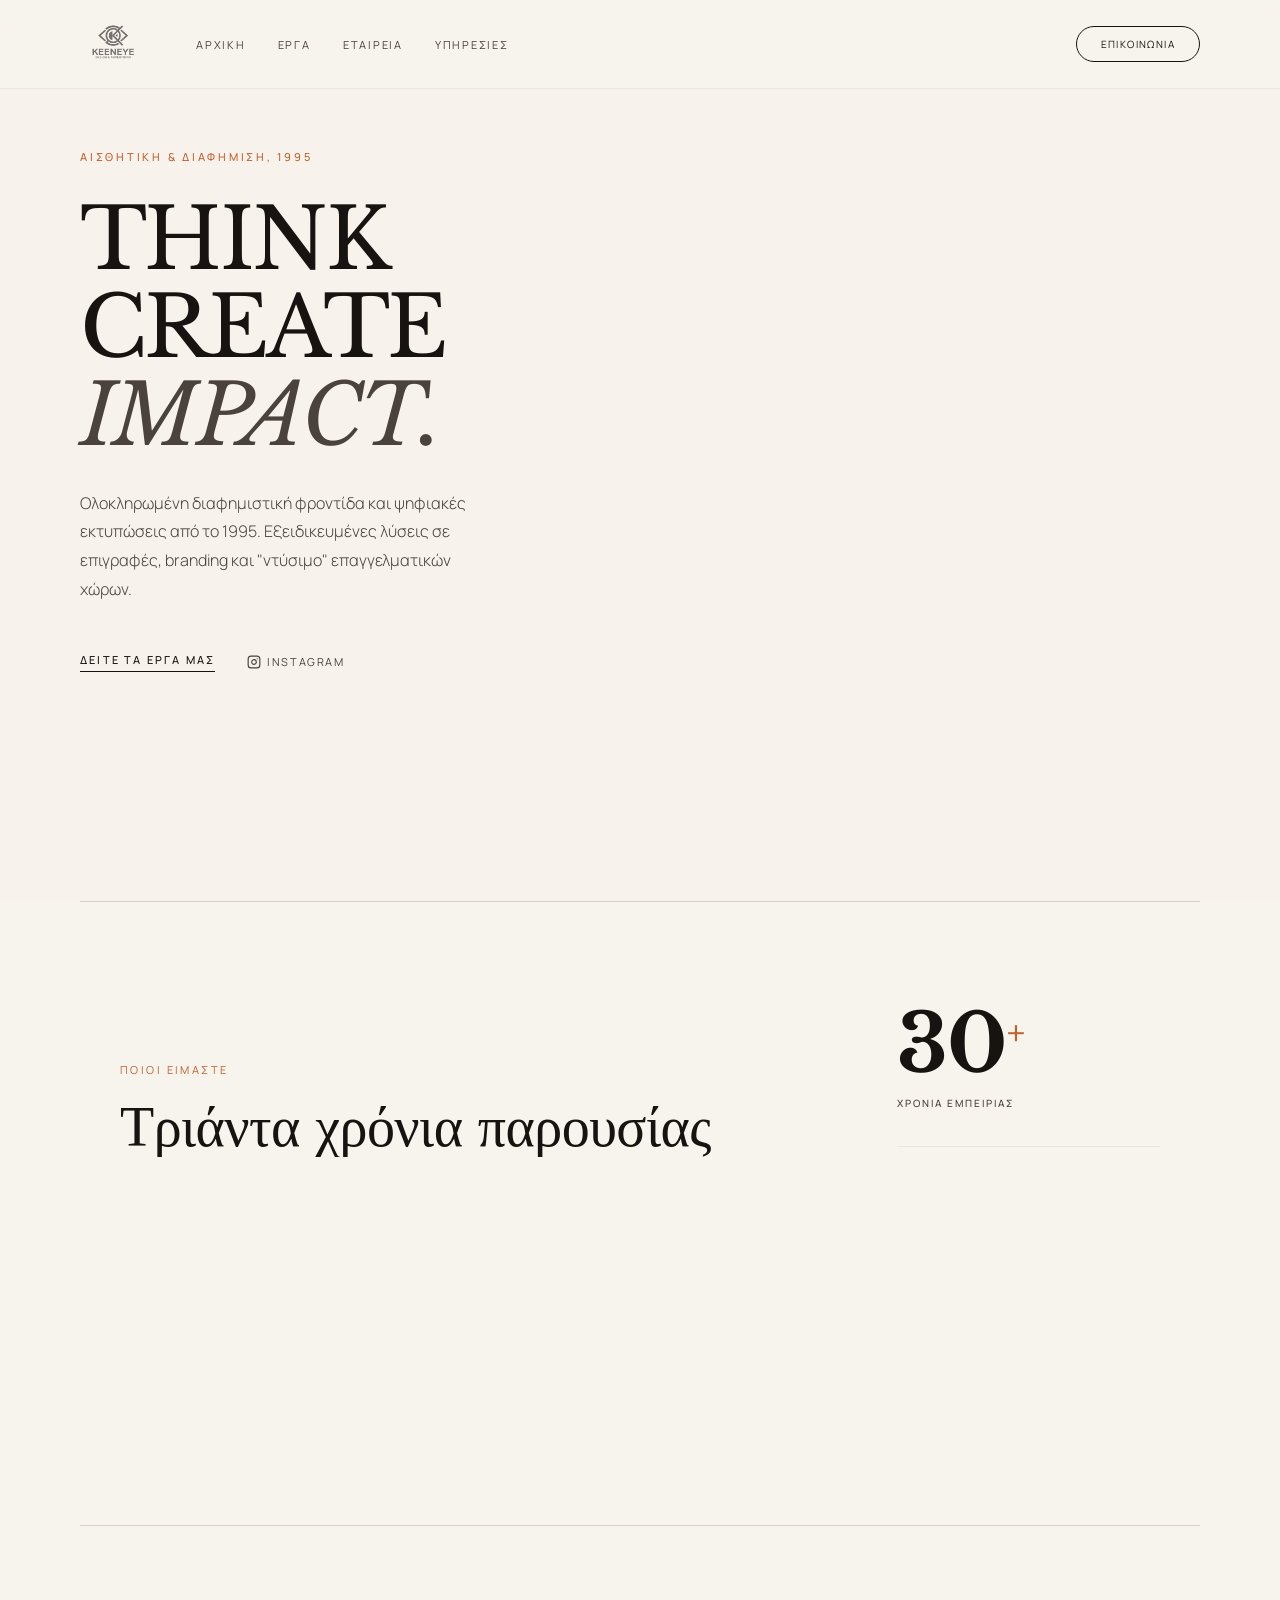
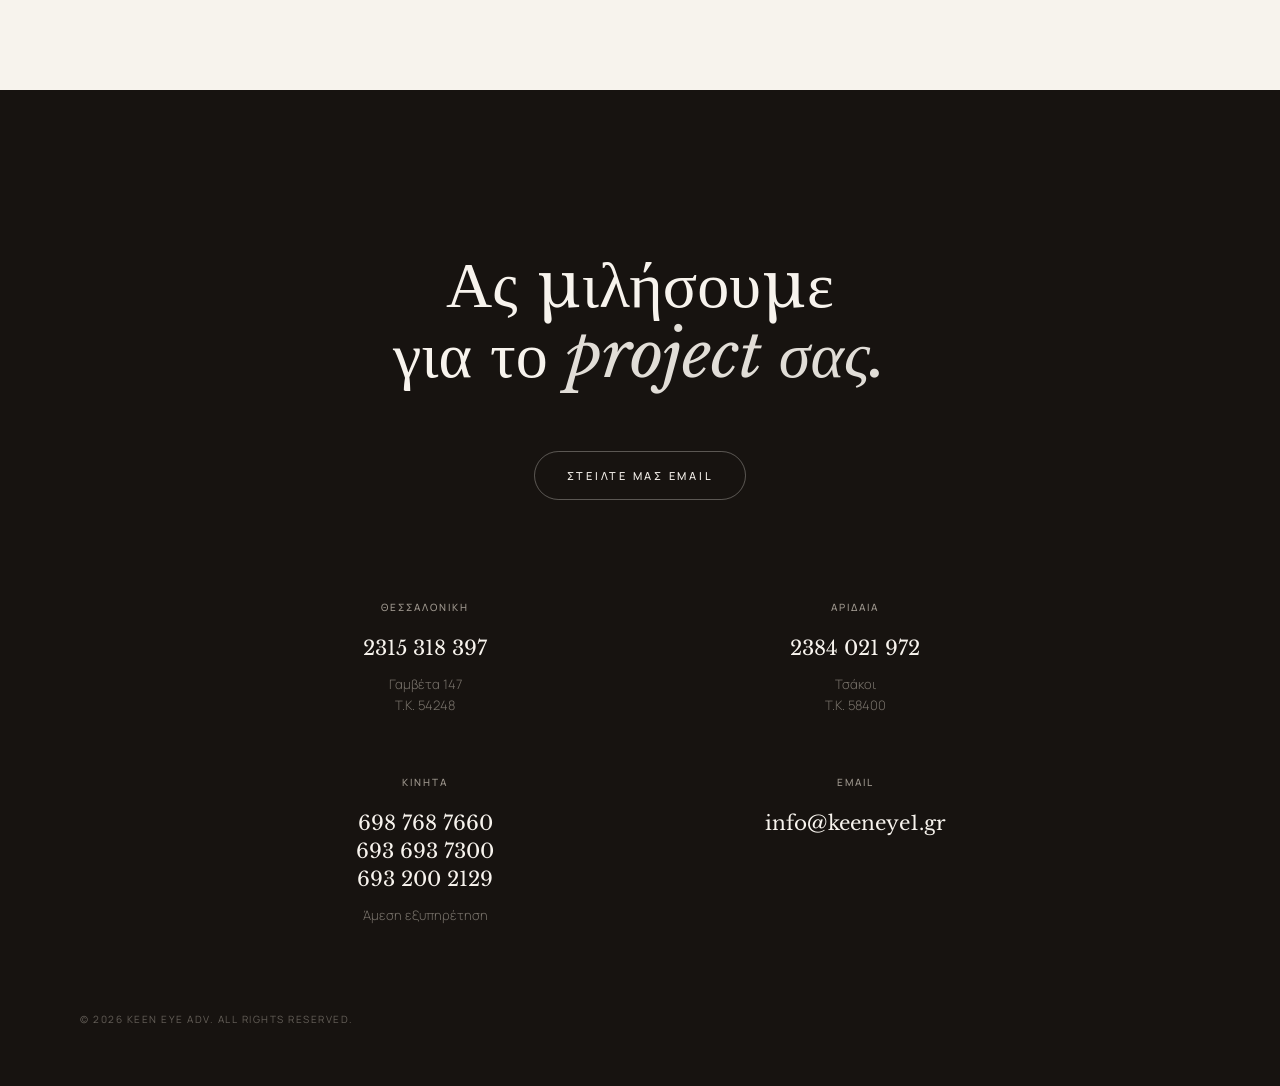
==== commit 419169ca: "Move logo assets to photos directory and update references" ====
--- a/index.min.html
+++ b/index.min.html
@@ -1 +1 @@
-<!DOCTYPE html> <html lang="el" style="scroll-behavior:smooth;"> <head> <meta charset="UTF-8"> <meta name="viewport" content="width=device-width, initial-scale=1.0, maximum-scale=5.0"> <title>Keen Eye Advertising | Επιγραφές, Ψηφιακές Εκτυπώσεις & Branding στη Θεσσαλονίκη</title> <meta name="description" content="Η Keen Eye Advertising προσφέρει ολοκληρωμένες διαφημιστικές λύσεις από το 1995 στη Θεσσαλονίκη. Επιγραφές, ψηφιακές εκτυπώσεις, εταιρική ταυτότητα και branding."> <meta name="keywords" content="διαφήμιση, επιγραφές, ψηφιακές εκτυπώσεις, branding, Θεσσαλονίκη, Keen Eye Advertising"> <link rel="canonical" href="https://keeneye.gr/"> <meta property="og:type" content="website"> <meta property="og:url" content="https://keeneye.gr/"> <meta property="og:title" content="Keen Eye Advertising | Επιγραφές & Branding"> <meta property="og:description" content="Ολοκληρωμένες διαφημιστικές λύσεις και ψηφιακές εκτυπώσεις στη Θεσσαλονίκη από το 1995."> <meta property="og:image" content="https://keeneye.gr/photos/og-image.jpg"> <meta property="twitter:card" content="summary_large_image"> <meta property="twitter:title" content="Keen Eye Advertising | Επιγραφές & Branding"> <meta property="twitter:description" content="Ολοκληρωμένες διαφημιστικές λύσεις και ψηφιακές εκτυπώσεις στη Θεσσαλονίκη από το 1995."> <meta property="twitter:image" content="https://keeneye.gr/photos/og-image.jpg"> <link rel="preload" as="image" href="./logo-1x.webp" imagesrcset="./logo-1x.webp 1x, ./logo-2x.avif 2x" fetchpriority="high"> <link rel="preload" as="image" href="./photos/hero-mobile.webp" fetchpriority="high" media="(max-width:767px)"> <link rel="preload" as="image" href="./photos/hero-bg.webp" fetchpriority="high" media="(min-width:768px)"> <link rel="icon" type="image/png" href="/favicon-96x96.png" sizes="96x96"> <link rel="shortcut icon" href="/favicon.ico"> <link rel="apple-touch-icon" sizes="180x180" href="/apple-touch-icon.png"> <meta name="apple-mobile-web-app-title" content="Keen Eye"> <link rel="manifest" href="/site.webmanifest"> <link rel="preconnect" href="https://fonts.googleapis.com"> <link rel="preconnect" href="https://fonts.gstatic.com" crossorigin> <link rel="stylesheet" href="https://fonts.googleapis.com/css2?family=Libre+Baskerville:ital,wght@0,400;0,700;1,400&family=Manrope:wght@300;400;500;600&display=swap" media="print" onload="this.media='all'"><noscript> <link rel="stylesheet" href="https://fonts.googleapis.com/css2?family=Libre+Baskerville:ital,wght@0,400;0,700;1,400&family=Manrope:wght@300;400;500;600&display=swap"> </noscript> <script type="application/ld+json">{"@context":"https://schema.org","@type":"LocalBusiness","name":"Keen Eye Advertising","image":"https://keeneye.gr/photos/hero-bg.webp","@id":"https://keeneye.gr","url":"https://keeneye.gr","telephone":"+302315318397","address":{"@type":"PostalAddress","streetAddress":"Γαμβέτα 147","addressLocality":"Θεσσαλονίκη","postalCode":"54248","addressCountry":"GR"},"geo":{"@type":"GeoCoordinates","latitude":40.6083,"longitude":22.9567},"openingHoursSpecification":{"@type":"OpeningHoursSpecification","dayOfWeek":["Monday","Tuesday","Wednesday","Thursday","Friday"],"opens":"09:00","closes":"17:00"}}</script> <style> :root {--bg:#F7F3ED;--ink:#171310;--mid:#4A423C;--rule:#D8D0C4;--acc:#C4622D;--serif:'Libre Baskerville', Georgia, serif;--sans:'Manrope', sans-serif} * {margin:0;padding:0;box-sizing:border-box} html {scroll-behavior:smooth;font-size:16px} body {font-family:var(--sans);background:var(--bg);color:var(--ink);-webkit-font-smoothing:antialiased;overflow-x:hidden} @keyframes fadeInUp {from {opacity:0;transform:translateY(30px)} to {opacity:1;transform:translateY(0)}} .reveal {opacity:0} .reveal.active {animation:fadeInUp .8s cubic-bezier(.16, 1, .3, 1) forwards} .hero-reveal {opacity:0;animation:fadeInUp .8s cubic-bezier(.16, 1, .3, 1) forwards} .delay-1 {animation-delay:.2s} .delay-2 {animation-delay:.4s} .delay-3 {animation-delay:.6s} nav {padding:24px 40px;display:flex;align-items:center;justify-content:space-between;position:sticky;top:0;background:rgba(247, 243, 237, 0.9);backdrop-filter:blur(15px);-webkit-backdrop-filter:blur(15px);z-index:100;border-bottom:1px solid rgba(0, 0, 0, 0.05)} @media(min-width:768px) {nav {padding:20px 80px}} .nav-left {display:flex;align-items:center;gap:48px} .nav-links {display:none;gap:32px;align-items:center} @media(min-width:768px) {.nav-links {display:flex}} .nav-links a {font-size:11px;letter-spacing:.16em;text-transform:uppercase;color:var(--mid);text-decoration:none;transition:color .15s} .nav-links a:hover {color:var(--ink)} .nav-contact-btn {display:none;align-items:center;gap:8px;border:1px solid var(--ink);color:var(--ink);font-size:10px;letter-spacing:.14em;text-transform:uppercase;padding:10px 24px;border-radius:30px;text-decoration:none;transition:all .3s cubic-bezier(.16, 1, .3, 1)} @media(min-width:768px) {.nav-contact-btn {display:inline-flex}} .nav-contact-btn:hover {background:var(--ink);color:var(--bg);transform:translateY(-1px)} .mob-btn {display:flex;flex-direction:column;gap:6px;padding:12px;background:none;border:none;cursor:pointer;margin-right:-12px;position:relative;z-index:200} .mob-btn span {width:24px;height:1.2px;background:var(--ink);transition:all .4s cubic-bezier(.16, 1, .3, 1);transform-origin:center} .mob-btn.open span:nth-child(1) {transform:translateY(7.2px) rotate(45deg)} .mob-btn.open span:nth-child(2) {opacity:0;transform:scaleX(0)} .mob-btn.open span:nth-child(3) {transform:translateY(-7.2px) rotate(-45deg)} @media(min-width:768px) {.mob-btn {display:none}} .mob-nav {position:fixed;inset:0;background:rgba(247, 243, 237, 0.98);z-index:150;display:flex;flex-direction:column;opacity:0;pointer-events:none;transition:all .5s cubic-bezier(.16, 1, .3, 1);overflow-y:auto} .mob-nav.open {opacity:1;pointer-events:auto} .mn-body {padding:120px 40px 60px;display:flex;flex-direction:column;gap:48px} .mn-links {display:flex;flex-direction:column;gap:16px} .mn-link {display:flex;align-items:center;font-size:clamp(42px, 12vw, 56px);letter-spacing:-.03em;color:var(--ink);text-decoration:none;font-family:var(--serif);padding:8px 0} .mn-ig-row {display:flex;align-items:center;gap:12px;text-decoration:none;color:var(--ink);transition:color .3s ease} .mn-ig-row:hover {color:var(--acc)} .mn-ig-row span {font-size:14px;letter-spacing:.1em;text-transform:uppercase;font-weight:600} .mn-contact {border-top:1px solid var(--rule);padding-top:40px;display:flex;flex-direction:column;gap:32px} .mn-section-label {font-size:10px;letter-spacing:.2em;text-transform:uppercase;color:var(--mid);margin-bottom:12px;font-weight:500} .mn-cg-row {display:flex;flex-direction:column;gap:4px} .mn-cg-label {font-size:10px;letter-spacing:.2em;text-transform:uppercase;color:var(--mid);font-weight:500} .mn-cg-num {font-size:18px;font-family:var(--serif);color:var(--ink);text-decoration:none} .hero {position:relative;padding:40px;display:flex;flex-direction:column;justify-content:center;overflow:hidden;background:url('./photos/hero-bg.webp') no-repeat center center;background-size:cover;min-height:calc(100vh - 80px);z-index:1} @media(max-width:767px) {.hero {background:url('./photos/hero-mobile.webp') no-repeat center center;background-size:cover;padding:80px 32px 60px;min-height:auto}} .hero::before {content:'';position:absolute;inset:0;background:rgba(247, 243, 237, 0.85);z-index:-1} @media(max-width:767px) {.hero::before {background:rgba(247, 243, 237, 0.85);}} @media(min-width:768px) {.hero {padding:60px 80px;display:grid;grid-template-columns:1.2fr 0.8fr;min-height:calc(100vh - 88px)}} .h-left {position:relative} @media(min-width:768px) {.h-left {padding-right:80px}} .h-tag {font-size:10px;letter-spacing:.25em;text-transform:uppercase;color:var(--acc);margin-bottom:24px;font-weight:500} @media(min-width:768px) {.h-tag {font-size:11px;margin-bottom:32px}} h1 {font-family:var(--serif);font-size:clamp(40px, 8vw, 84px);font-weight:400;line-height:1.05;letter-spacing:-.03em;margin-bottom:24px} h1 em {font-style:italic;display:block;color:var(--mid);font-weight:400} .h-body {font-size:15px;line-height:1.8;color:var(--mid);max-width:420px;margin-top:28px;font-weight:300} @media(min-width:768px) {.h-body {font-size:16px}} .h-actions {margin-top:48px;display:flex;flex-wrap:wrap;align-items:center;gap:32px} .h-btn {font-size:11px;letter-spacing:.2em;text-transform:uppercase;color:var(--ink);text-decoration:none;border-bottom:1.5px solid var(--ink);padding-bottom:4px;transition:all .3s ease;font-weight:500} .h-btn:hover {color:var(--acc);border-color:var(--acc);transform:translateX(4px)} .h-ig {font-size:11px;letter-spacing:.14em;text-transform:uppercase;color:var(--mid);text-decoration:none;transition:color .15s;display:inline-flex;align-items:center;gap:6px} .h-ig:hover {color:var(--acc)} .h-right {padding-left:0;display:flex;flex-direction:column;gap:0;position:relative} @media(min-width:768px) {.h-right {padding-left:80px}} .h-stat {padding:24px 0;border-bottom:1px solid rgba(0, 0, 0, 0.05)} @media(min-width:768px) {.h-stat {padding:36px 0}} .h-stat:first-child {padding-top:0} .h-num {font-family:var(--serif);font-size:clamp(48px, 10vw, 80px);font-weight:700;line-height:1;color:var(--ink);letter-spacing:-0.02em} .h-num sup {font-size:40%;color:var(--acc);vertical-align:super;margin-left:2px} .h-lbl {font-size:10px;letter-spacing:.2em;text-transform:uppercase;color:var(--mid);margin-top:12px;font-weight:500} .h-loc {padding-top:32px;font-size:13px;color:var(--mid);font-weight:300;line-height:1.8} .h-loc strong {display:block;font-family:var(--serif);font-size:20px;font-weight:400;color:var(--ink);margin-bottom:6px} .divider {height:1px;background:var(--rule);margin:0 40px} @media(min-width:768px) {.divider {margin:0 80px}} .about {max-width:1200px;margin:0 auto;padding:40px} @media(min-width:768px) {.about {padding:60px 80px}} .about-text h2 {font-family:var(--serif);font-size:clamp(36px, 5vw, 56px);font-weight:400;line-height:1.2;letter-spacing:-.01em;margin-bottom:16px;color:var(--ink)} .about-text p {font-size:16px;color:var(--mid);line-height:1.9;font-weight:300;margin-bottom:0} .about-grid {display:grid;grid-template-columns:1fr;gap:48px;align-items:center} @media(min-width:768px) {.about-grid {grid-template-columns:1.8fr 1fr;gap:80px;align-items:stretch}} .about-text {text-align:left;padding:80px 0} @media(min-width:768px) {.about-text {padding:100px 0}} .about-stats {display:flex;flex-direction:column;justify-content:center} .portfolio {padding:40px} @media(min-width:768px) {.portfolio {padding:60px 80px}} .sec-label {font-size:11px;letter-spacing:.22em;text-transform:uppercase;color:var(--acc);margin-bottom:16px} .sec-title {font-family:var(--serif);font-size:clamp(28px, 4vw, 48px);font-weight:400;letter-spacing:-.01em;margin-bottom:48px} .port-filters {display:flex;flex-wrap:wrap;gap:16px;margin-bottom:40px} .p-filt {background:none;border:none;font-size:11px;letter-spacing:.14em;text-transform:uppercase;color:var(--mid);cursor:pointer;padding:8px 16px;border-radius:20px;transition:all .2s} .p-filt:hover {color:var(--ink)} .p-filt.active {background:var(--ink);color:var(--bg)} .port-grid {display:grid;grid-template-columns:repeat(2, 1fr);gap:16px} @media(min-width:640px) {.port-grid {grid-template-columns:repeat(4, 1fr)}} @media(min-width:1024px) {.port-grid {grid-template-columns:repeat(6, 1fr)}} .port-item {position:relative;width:100%;aspect-ratio:4/5;overflow:hidden;background:#fff;border:1px solid rgba(0, 0, 0, 0.1);padding:4px;cursor:zoom-in;display:none;opacity:0;transform:translateY(10px);transition:opacity 0.4s ease, transform 0.4s ease} .visible .port-item {display:block;opacity:1;transform:translateY(0)} .port-item.visible {display:block;opacity:1;transform:translateY(0)} @media(max-width:767px) {.port-item {border:none;padding:0}} .port-item img {width:100%;height:100%;object-fit:cover;transition:transform 0.6s ease} .port-overlay {position:absolute;inset:4px;background:rgba(23, 19, 16, 0.7);opacity:0;transition:opacity 0.3s ease;display:flex;align-items:center;justify-content:center;pointer-events:none} .port-overlay span {color:#fff;font-size:12px;letter-spacing:0.15em;text-transform:uppercase;text-align:center;padding:0 10px} .port-item:hover .port-overlay {opacity:1} .port-load {margin-top:48px;display:flex;justify-content:center} .port-load button {background:transparent;border:1px solid var(--ink);color:var(--ink);font-size:11px;letter-spacing:.18em;text-transform:uppercase;padding:14px 32px;cursor:pointer;transition:all 0.3s cubic-bezier(0.16, 1, 0.3, 1);border-radius:4px} .port-load button:hover {background:var(--ink);color:var(--bg);transform:translateY(-2px)} .services {padding:80px 40px} @media(min-width:768px) {.services {padding:100px 80px}} .svc-grid {display:grid;grid-template-columns:1fr;gap:48px} @media(min-width:1024px) {.svc-grid {grid-template-columns:repeat(2, 1fr);gap:60px}} .svc-card {display:flex;gap:24px;align-items:flex-start} .svc-n {font-family:var(--serif);font-size:32px;line-height:1;color:var(--rule);font-weight:700;flex-shrink:0} .svc-content {display:flex;flex-direction:column;gap:8px} .svc-name {font-family:var(--serif);font-size:22px;font-weight:400;color:var(--ink)} .svc-desc {font-size:14px;color:var(--mid);line-height:1.7;font-weight:300} .contact {padding:100px 40px;background:var(--ink);color:var(--bg);text-align:center;position:relative} @media(min-width:768px) {.contact {padding:160px 80px}} .contact h2 {font-family:var(--serif);font-size:clamp(32px, 7vw, 64px);line-height:1.1;margin-bottom:60px;font-weight:400;color:var(--bg)} .contact h2 em {font-style:italic;color:var(--bg);opacity:0.9} .c-main-btn {display:inline-block;font-size:11px;letter-spacing:.25em;text-transform:uppercase;border:1px solid rgba(247, 243, 237, 0.3);color:var(--bg);padding:16px 32px;text-decoration:none;border-radius:40px;margin-bottom:100px;transition:all 0.4s cubic-bezier(0.16, 1, 0.3, 1);font-weight:500} .c-main-btn:hover {border-color:var(--bg);background:var(--bg);color:var(--ink)} .c-info-grid {display:grid;grid-template-columns:1fr;gap:60px;max-width:800px;margin:0 auto} @media(min-width:768px) {.c-info-grid {grid-template-columns:1fr 1fr} .c-email-row {grid-column:1 / -1}} .c-item {display:flex;flex-direction:column;align-items:center} .c-label {font-size:10px;letter-spacing:.2em;text-transform:uppercase;color:var(--rule);margin-bottom:20px;font-weight:500;opacity:0.7} .c-val {font-size:20px;margin-bottom:12px;font-family:var(--serif);line-height:1.4} .c-val a {color:var(--bg);text-decoration:none;transition:opacity 0.3s ease} .c-val a:hover {opacity:0.7} .c-sub {font-size:13px;color:var(--rule);line-height:1.6;font-weight:300;opacity:0.5} .c-copy {position:absolute;bottom:40px;left:40px;font-size:10px;color:var(--rule);letter-spacing:.15em;text-transform:uppercase;opacity:0.4} @media(min-width:768px) {.c-copy {bottom:60px;left:80px}} .lightbox {position:fixed;inset:0;background:rgba(23, 19, 16, 0.95);z-index:9999;display:none;align-items:center;justify-content:center;padding:20px;opacity:0;transition:opacity 0.3s} .lightbox.active {display:flex;opacity:1} .lightbox img {max-width:100%;max-height:90vh;object-fit:contain} .lb-close {position:absolute;top:20px;right:30px;background:none;border:none;color:#fff;font-size:40px;cursor:pointer;font-weight:300;line-height:1} img[alt*="Logo"] {height:48px;width:auto} @media(max-width:767px) {nav {padding:16px 24px} img[alt*="Logo"] {height:64px !important}} </style> </head> <body> <div class="mob-nav" id="mob-nav" role="dialog" aria-modal="true" aria-label="Mobile navigation"> <div class="mn-body"> <nav class="mn-links"> <a href="#hero" class="mn-link">Αρχική</a> <a href="#portfolio" class="mn-link">Έργα</a> <a href="#about" class="mn-link">Εταιρεία</a> <a href="#contact" class="mn-link" style="color:var(--acc)">Επικοινωνία</a> </nav> <a href="https://www.instagram.com/keeneye_adv/" target="_blank" rel="noopener" class="mn-ig-row"> <svg width="24" height="24" viewBox="0 0 24 24" fill="none" stroke="currentColor" stroke-width="1.5"> <rect x="2" y="2" width="20" height="20" rx="5" ry="5" /> <path d="M16 11.37A4 4 0 1 1 12.63 8 4 4 0 0 1 16 11.37z" /> <line x1="17.5" y1="6.5" x2="17.51" y2="6.5" /> </svg> <span>@keeneye_adv</span> </a> <div class="mn-contact"> <div class="mn-cg-row"> <span class="mn-section-label">Επικοινωνία</span> <span class="mn-cg-label">Θεσσαλονίκη</span> <a href="tel:+302315318397" class="mn-cg-num">2315 318 397</a> </div> <div class="mn-cg-row"> <span class="mn-cg-label">Αριδαία</span> <a href="tel:+302384021972" class="mn-cg-num">2384 021 972</a> </div> <div class="mn-cg-row"> <span class="mn-cg-label">Κινητά</span> <a href="tel:+306987687660" class="mn-cg-num">698 768 7660</a> <a href="tel:+306936937300" class="mn-cg-num">693 693 7300</a> <a href="tel:+306932002129" class="mn-cg-num">693 200 2129</a> </div> </div> </div> </div> <nav> <div class="nav-left"> <a href="#hero" title="Keen Eye Advertising - Home"> <picture> <source srcset="./logo-2x.avif 2x" type="image/avif"> <source srcset="./logo-1x.webp 1x, ./logo-2x.webp 2x" type="image/webp"> <img src="./logo-1x.webp" alt="Keen Eye Advertising - Logo" width="318" height="224" style="width:auto;display:block;" fetchpriority="high"> </picture> </a> <div class="nav-links"> <a href="#hero">Αρχική</a> <a href="#portfolio">Έργα</a> <a href="#about">Εταιρεία</a> <a href="#services">Υπηρεσίες</a> </div> </div> <div class="nav-right"> <a href="#contact" class="nav-contact-btn">Επικοινωνία</a> <button class="mob-btn" id="mob-menu" aria-label="Toggle mobile menu"><span></span><span></span><span></span></button> </div> </nav> <section class="hero" id="hero"> <div class="h-left"> <div class="h-tag hero-reveal">Αισθητική & Διαφήμιση, 1995</div> <h1 class="hero-reveal delay-1">THINK<br>CREATE<br><em>IMPACT.</em></h1> <p class="h-body hero-reveal delay-2">Ολοκληρωμένη διαφημιστική φροντίδα και ψηφιακές εκτυπώσεις από το 1995. Εξειδικευμένες λύσεις σε επιγραφές, branding και "ντύσιμο" επαγγελματικών χώρων.</p> <div class="h-actions hero-reveal delay-3"> <a href="#portfolio" class="h-btn">Δείτε τα έργα μας</a> <a href="https://www.instagram.com/keeneye_adv/" target="_blank" rel="noopener" class="h-ig"> <svg width="14" height="14" viewBox="0 0 24 24" fill="none" stroke="currentColor" stroke-width="2" stroke-linecap="round" stroke-linejoin="round"> <rect x="2" y="2" width="20" height="20" rx="5" ry="5"></rect> <path d="M16 11.37A4 4 0 1 1 12.63 8 4 4 0 0 1 16 11.37z"></path> <line x1="17.5" y1="6.5" x2="17.51" y2="6.5"></line> </svg> Instagram </a> </div> </div> </section> <div class="divider"></div> <!-- ABOUT --> <section class="about reveal" id="about"> <div class="about-grid"> <div class="about-text"> <div class="sec-label">Ποιοι είμαστε</div> <h2>Τριάντα χρόνια παρουσίας στην αγορά.</h2> <p>Ξεκινήσαμε από την Αριδαία το 1995 με μια απλή πεποίθηση:η εικόνα μιας επιχείρησης αξίζει τον ίδιο σεβασμό με το προϊόν της. Σήμερα, από τη Θεσσαλονίκη, συνεχίζουμε να αναλαμβάνουμε κάθε έργο με την ίδια προσοχή — από μία απλή επιγραφή ως την πλήρη εικαστική ταυτότητα χώρου.</p> </div> <div class="about-stats"> <div class="h-right"> <div class="h-stat"> <div class="h-num">30<sup>+</sup></div> <div class="h-lbl">Χρόνια εμπειρίας</div> </div> <div class="h-stat"> <div class="h-num">2</div> <div class="h-lbl">Εγκαταστάσεις</div> </div> <div class="h-loc"> <strong>Αριδαία & Θεσσαλονίκη</strong> Βορεία Ελλάδα </div> </div> </div> </div> </section> <div class="divider"></div> <!-- PORTFOLIO --> <section class="portfolio reveal" id="portfolio"> <div class="sec-label">Δουλειές Μας</div> <h2 class="sec-title">Πρόσφατα Έργα</h2> <div class="port-filters"> <button class="p-filt active" data-filter="all">Όλα</button> <button class="p-filt" data-filter="Επιγραφές">Επιγραφές</button> <button class="p-filt" data-filter="Αυτοκόλλητα">Αυτοκόλλητα & Banner</button> <button class="p-filt" data-filter="Ντύσιμο">Ντύσιμο Οχημάτων</button> </div> <div class="port-grid" id="port-grid"> <div class="port-item" data-category="Επιγραφές"><img loading="lazy" decoding="async" width="400" height="500" src="photos/projects/signs/IMG_4484.webp" alt="Επαγγελματική εξωτερική επιγραφή"> <div class="port-overlay"><span>Επιγραφές</span></div> </div> <div class="port-item" data-category="Ντύσιμο"><img loading="lazy" decoding="async" width="400" height="500" src="photos/projects/vehicle-wrapping/vehicle-4.webp" alt="Ντύσιμο οχήματος με εταιρικά γραφικά"> <div class="port-overlay"><span>Ντύσιμο</span></div> </div> <div class="port-item" data-category="Αυτοκόλλητα"><img loading="lazy" decoding="async" width="400" height="500" src="photos/projects/stickers/banner.webp" alt="Επαγγελματικό διαφημιστικό banner"> <div class="port-overlay"><span>Αυτοκόλλητα</span></div> </div> <div class="port-item" data-category="Επιγραφές"><img loading="lazy" decoding="async" width="400" height="500" src="photos/projects/signs/IMG_4486.webp" alt="Επαγγελματική εξωτερική επιγραφή"> <div class="port-overlay"><span>Επιγραφές</span></div> </div> <div class="port-item" data-category="Αυτοκόλλητα"><img loading="lazy" decoding="async" width="400" height="500" src="photos/projects/stickers/sticker-main.webp" alt="Εκτύπωση και εφαρμογή αυτοκόλλητων"> <div class="port-overlay"><span>Αυτοκόλλητα</span></div> </div> <div class="port-item" data-category="Επιγραφές"><img loading="lazy" decoding="async" width="400" height="500" src="photos/projects/signs/IMG_4503.webp" alt="Επαγγελματική εξωτερική επιγραφή"> <div class="port-overlay"><span>Επιγραφές</span></div> </div> <div class="port-item" data-category="Ντύσιμο"><img loading="lazy" decoding="async" width="400" height="500" src="photos/projects/vehicle-wrapping/vehicle-7.webp" alt="Ντύσιμο οχήματος με εταιρικά γραφικά"> <div class="port-overlay"><span>Ντύσιμο</span></div> </div> <div class="port-item" data-category="Επιγραφές"><img loading="lazy" decoding="async" width="400" height="500" src="photos/projects/signs/IMG_4481.webp" alt="Επαγγελματική εξωτερική επιγραφή"> <div class="port-overlay"><span>Επιγραφές</span></div> </div> <div class="port-item" data-category="Αυτοκόλλητα"><img loading="lazy" decoding="async" width="400" height="500" src="photos/projects/stickers/IMG_4489.webp" alt="Εκτύπωση και εφαρμογή αυτοκόλλητων"> <div class="port-overlay"><span>Αυτοκόλλητα</span></div> </div> <div class="port-item" data-category="Ντύσιμο"><img loading="lazy" decoding="async" width="400" height="500" src="photos/projects/vehicle-wrapping/vehicle-6.webp" alt="Ντύσιμο οχήματος με εταιρικά γραφικά"> <div class="port-overlay"><span>Ντύσιμο</span></div> </div> <div class="port-item" data-category="Επιγραφές"><img loading="lazy" decoding="async" width="400" height="500" src="photos/projects/signs/IMG_4500.webp" alt="Επαγγελματική εξωτερική επιγραφή"> <div class="port-overlay"><span>Επιγραφές</span></div> </div> <div class="port-item" data-category="Αυτοκόλλητα"><img loading="lazy" decoding="async" width="400" height="500" src="photos/projects/stickers/IMG_4416.webp" alt="Εκτύπωση και εφαρμογή αυτοκόλλητων"> <div class="port-overlay"><span>Αυτοκόλλητα</span></div> </div> <!-- Additional Portfolio Items --> <div class="port-item" data-category="Επιγραφές"><img loading="lazy" decoding="async" width="400" height="500" src="photos/projects/signs/IMG_4501.webp" alt="Επαγγελματική εξωτερική επιγραφή"> <div class="port-overlay"><span>Επιγραφές</span></div> </div> <div class="port-item" data-category="Ντύσιμο"><img loading="lazy" decoding="async" width="400" height="500" src="photos/projects/vehicle-wrapping/vehicle-5.webp" alt="Ντύσιμο οχήματος με εταιρικά γραφικά"> <div class="port-overlay"><span>Ντύσιμο</span></div> </div> <div class="port-item" data-category="Αυτοκόλλητα"><img loading="lazy" decoding="async" width="400" height="500" src="photos/projects/stickers/IMG_4506.webp" alt="Εκτύπωση και εφαρμογή αυτοκόλλητων"> <div class="port-overlay"><span>Αυτοκόλλητα</span></div> </div> <div class="port-item" data-category="Επιγραφές"><img loading="lazy" decoding="async" width="400" height="500" src="photos/projects/signs/IMG_4482.webp" alt="Επαγγελματική εξωτερική επιγραφή"> <div class="port-overlay"><span>Επιγραφές</span></div> </div> <div class="port-item" data-category="Ντύσιμο"><img loading="lazy" decoding="async" width="400" height="500" src="photos/projects/vehicle-wrapping/vehicle-3.webp" alt="Ντύσιμο οχήματος με εταιρικά γραφικά"> <div class="port-overlay"><span>Ντύσιμο</span></div> </div> <div class="port-item" data-category="Επιγραφές"><img loading="lazy" decoding="async" width="400" height="500" src="photos/projects/signs/IMG_4496.webp" alt="Επαγγελματική εξωτερική επιγραφή"> <div class="port-overlay"><span>Επιγραφές</span></div> </div> <div class="port-item" data-category="Αυτοκόλλητα"><img loading="lazy" decoding="async" width="400" height="500" src="photos/projects/stickers/IMG_4422.webp" alt="Εκτύπωση και εφαρμογή αυτοκόλλητων"> <div class="port-overlay"><span>Αυτοκόλλητα</span></div> </div> <div class="port-item" data-category="Ντύσιμο"><img loading="lazy" decoding="async" width="400" height="500" src="photos/projects/vehicle-wrapping/vehicle-2.webp" alt="Ντύσιμο οχήματος με εταιρικά γραφικά"> <div class="port-overlay"><span>Ντύσιμο</span></div> </div> <div class="port-item" data-category="Επιγραφές"><img loading="lazy" decoding="async" width="400" height="500" src="photos/projects/signs/IMG_4490.webp" alt="Επαγγελματική εξωτερική επιγραφή"> <div class="port-overlay"><span>Επιγραφές</span></div> </div> <div class="port-item" data-category="Αυτοκόλλητα"><img loading="lazy" decoding="async" width="400" height="500" src="photos/projects/stickers/sticker-alt.webp" alt="Εκτύπωση και εφαρμογή αυτοκόλλητων"> <div class="port-overlay"><span>Αυτοκόλλητα</span></div> </div> <div class="port-item" data-category="Επιγραφές"><img loading="lazy" decoding="async" width="400" height="500" src="photos/projects/signs/IMG_4474.webp" alt="Επαγγελματική εξωτερική επιγραφή"> <div class="port-overlay"><span>Επιγραφές</span></div> </div> <div class="port-item" data-category="Επιγραφές"><img loading="lazy" decoding="async" width="400" height="500" src="photos/projects/signs/IMG_1370.webp" alt="Επαγγελματική εξωτερική επιγραφή"> <div class="port-overlay"><span>Επιγραφές</span></div> </div> </div> <div class="port-load" id="port-load-container"> <button id="load-more-btn">Δείτε περισσότερα</button> <button id="load-less-btn" style="display:none">Δείτε λιγότερα</button> </div> </section> <div class="divider"></div> <!-- SERVICES --> <section class="services reveal" id="services"> <div class="sec-label">Τι κάνουμε</div> <h2 class="sec-title">Υπηρεσίες</h2> <div class="svc-grid"> <div class="svc-card"> <div class="svc-n">01</div> <div class="svc-content"> <div class="svc-name">Ρούχα Εργασίας</div> <div class="svc-desc">Επαγγελματικός ρουχισμός υψηλής αντοχής με το λογότυπο της επιχείρησής σας.</div> </div> </div> <div class="svc-card"> <div class="svc-n">02</div> <div class="svc-content"> <div class="svc-name">Διαφημιστικά Ρούχα</div> <div class="svc-desc">Ενδύματα προώθησης για εκδηλώσεις, εκθέσεις και διαφημιστικές καμπάνιες.</div> </div> </div> <div class="svc-card"> <div class="svc-n">03</div> <div class="svc-content"> <div class="svc-name">Διαφημιστικά Δώρα</div> <div class="svc-desc">Μεγάλη ποικιλία από Προσωποποιημένα Δώρα για τους πελάτες σας.</div> </div> </div> <div class="svc-card"> <div class="svc-n">04</div> <div class="svc-content"> <div class="svc-name">Σχεδιασμός Μακέτας</div> <div class="svc-desc">Ολοκληρωμένος γραφιστικός σχεδιασμός σύμφωνα με την εταιρεία σας.</div> </div> </div> <div class="svc-card"> <div class="svc-n">05</div> <div class="svc-content"> <div class="svc-name">Έντυπα</div> <div class="svc-desc">Επαγγελματικές κάρτες, φυλλάδια, κατάλογοι.</div> </div> </div> <div class="svc-card"> <div class="svc-n">06</div> <div class="svc-content"> <div class="svc-name">Ντύσιμο Οχημάτων</div> <div class="svc-desc">Ολική ή μερική κάλυψη οχημάτων για διαρκή προβολή.</div> </div> </div> <div class="svc-card"> <div class="svc-n">07</div> <div class="svc-content"> <div class="svc-name">Επένδυση Χώρων</div> <div class="svc-desc">Διακόσμηση και σήμανση επαγγελματικών χώρων.</div> </div> </div> <div class="svc-card"> <div class="svc-n">08</div> <div class="svc-content"> <div class="svc-name">Επιγραφές</div> <div class="svc-desc">Φωτεινές, ανάγλυφες, μεταλλικές ή neon.</div> </div> </div> <div class="svc-card"> <div class="svc-n">09</div> <div class="svc-content"> <div class="svc-name">Αυτοκόλλητα</div> <div class="svc-desc">Βινυλίου, κοπτικά ή ψηφιακής εκτύπωσης.</div> </div> </div> <div class="svc-card"> <div class="svc-n">10</div> <div class="svc-content"> <div class="svc-name">Αντηλιακές Μεμβράνες</div> <div class="svc-desc">Προστασία και εξοικονόμηση ενέργειας.</div> </div> </div> </div> </section> <!-- CONTACT --> <section class="contact reveal" id="contact"> <h2>Ας μιλήσουμε<br>για το <em>project σας.</em></h2> <a href="https://mail.google.com/mail/?view=cm&fs=1&to=info@keeneye1.gr" target="_blank" rel="noopener" class="c-main-btn">ΣΤΕΙΛΤΕ ΜΑΣ EMAIL</a> <div class="c-info-grid"> <div> <div class="c-label">Θεσσαλονίκη</div> <div class="c-val"><a href="tel:+302315318397">2315 318 397</a></div> <div class="c-sub">Γαμβέτα 147<br>Τ.Κ. 54248</div> </div> <div> <div class="c-label">Αριδαία</div> <div class="c-val"><a href="tel:+302384021972">2384 021 972</a></div> <div class="c-sub">Τσάκοι<br>Τ.Κ. 58400</div> </div> <div> <div class="c-label">Κινητά</div> <div class="c-val"> <a href="tel:+306987687660">698 768 7660</a><br> <a href="tel:+306936937300">693 693 7300</a><br> <a href="tel:+306932002129">693 200 2129</a> </div> <div class="c-sub">Άμεση εξυπηρέτηση</div> </div> <div class="c-email-item"> <div class="c-label">Email</div> <div class="c-val"><a href="mailto:info@keeneye1.gr">info@keeneye1.gr</a></div> </div> </div> <div class="c-copy">© 2026 KEEN EYE ADV. ALL RIGHTS RESERVED.</div> </section> <div class="lightbox" id="lightbox"> <button class="lb-close" id="lb-close" aria-label="Close lightbox">&times;</button> <img src="" id="lb-img" alt="Project Enlargement"> </div> <script> document.addEventListener('DOMContentLoaded', () => {const runTask = (fn) => {if ('requestIdleCallback' in window) {requestIdleCallback(fn)} else {setTimeout(fn, 1)}};runTask(() => {const mobBtn = document.getElementById('mob-menu'), mobNav = document.getElementById('mob-nav');const openMenu = () => {mobBtn.classList.add('open');mobNav.classList.add('open');document.body.style.overflow = 'hidden'};const closeMenu = () => {mobBtn.classList.remove('open');mobNav.classList.remove('open');document.body.style.overflow = ''};if (mobBtn && mobNav) {mobBtn.addEventListener('click', () => {mobNav.classList.contains('open') ? closeMenu() :openMenu()});document.querySelectorAll('#mob-nav a').forEach(link => link.addEventListener('click', closeMenu));}});runTask(() => {const items = Array.from(document.querySelectorAll('.port-item')), filters = document.querySelectorAll('.p-filt'), loadMoreBtn = document.getElementById('load-more-btn'), loadLessBtn = document.getElementById('load-less-btn'), container = document.getElementById('port-load-container');let currentFilter = 'all', itemsLimit = 12;const isMobile = window.innerWidth < 768;const updateGrid = () => {let visibleCount = 0;const currentLimit = isMobile ? 6 :itemsLimit;items.forEach(item => {const cat = item.getAttribute('data-category');if (currentFilter === 'all' || cat === currentFilter) {if (visibleCount < currentLimit) {item.classList.add('visible')} else {item.classList.remove('visible')} visibleCount++} else {item.classList.remove('visible')}});const totalAvailable = currentFilter === 'all' ? items.length :items.filter(i => i.getAttribute('data-category') === currentFilter).length;const displayLimit = isMobile ? 6 :itemsLimit;loadMoreBtn.style.display = totalAvailable > displayLimit ? 'inline-block' :'none';loadLessBtn.style.display = itemsLimit > (isMobile ? 6 :12) ? 'inline-block' :'none';container.style.display = (totalAvailable <= displayLimit && itemsLimit <= (isMobile ? 6 :12)) ? 'none' :'flex';};filters.forEach(btn => btn.addEventListener('click', () => {filters.forEach(f => f.classList.remove('active'));btn.classList.add('active');currentFilter = btn.getAttribute('data-filter');itemsLimit = 12;updateGrid()}));loadMoreBtn.addEventListener('click', () => {itemsLimit += isMobile ? 6 :12;updateGrid()});loadLessBtn.addEventListener('click', () => {itemsLimit = isMobile ? 6 :12;updateGrid();document.getElementById('portfolio').scrollIntoView({behavior:'smooth'})});updateGrid()});runTask(() => {const lightbox = document.getElementById('lightbox'), lbImg = document.getElementById('lb-img'), lbClose = document.getElementById('lb-close'), grid = document.getElementById('port-grid');grid.addEventListener('click', (e) => {const item = e.target.closest('.port-item');if (item) {lbImg.src = item.querySelector('img').src;lightbox.classList.add('active');document.body.style.overflow = 'hidden'}});lbClose.addEventListener('click', () => {lightbox.classList.remove('active');document.body.style.overflow = ''});lightbox.addEventListener('click', (e) => {if (e.target === lightbox) {lightbox.classList.remove('active');document.body.style.overflow = ''}})});runTask(() => {const revealObserver = new IntersectionObserver((entries) => {entries.forEach(entry => {if (entry.isIntersecting) {entry.target.classList.add('active');revealObserver.unobserve(entry.target)}})}, {threshold:.1});document.querySelectorAll('.reveal').forEach(el => revealObserver.observe(el))})});</script> </body> </html>
+<!DOCTYPE html> <html lang="el" style="scroll-behavior:smooth;"> <head> <meta charset="UTF-8"> <meta name="viewport" content="width=device-width, initial-scale=1.0, maximum-scale=5.0"> <title>Keen Eye Advertising | Επιγραφές, Ψηφιακές Εκτυπώσεις & Branding στη Θεσσαλονίκη</title> <meta name="description" content="Η Keen Eye Advertising προσφέρει ολοκληρωμένες διαφημιστικές λύσεις από το 1995 στη Θεσσαλονίκη. Επιγραφές, ψηφιακές εκτυπώσεις, εταιρική ταυτότητα και branding."> <meta name="keywords" content="διαφήμιση, επιγραφές, ψηφιακές εκτυπώσεις, branding, Θεσσαλονίκη, Keen Eye Advertising"> <link rel="canonical" href="https://keeneye.gr/"> <meta property="og:type" content="website"> <meta property="og:url" content="https://keeneye.gr/"> <meta property="og:title" content="Keen Eye Advertising | Επιγραφές & Branding"> <meta property="og:description" content="Ολοκληρωμένες διαφημιστικές λύσεις και ψηφιακές εκτυπώσεις στη Θεσσαλονίκη από το 1995."> <meta property="og:image" content="https://keeneye.gr/photos/og-image.jpg"> <meta property="twitter:card" content="summary_large_image"> <meta property="twitter:title" content="Keen Eye Advertising | Επιγραφές & Branding"> <meta property="twitter:description" content="Ολοκληρωμένες διαφημιστικές λύσεις και ψηφιακές εκτυπώσεις στη Θεσσαλονίκη από το 1995."> <meta property="twitter:image" content="https://keeneye.gr/photos/og-image.jpg"> <link rel="preload" as="image" href="./photos/logo-1x.webp" imagesrcset="./photos/logo-1x.webp 1x, ./photos/logo-2x.avif 2x" fetchpriority="high"> <link rel="preload" as="image" href="./photos/hero-mobile.webp" fetchpriority="high" media="(max-width:767px)"> <link rel="preload" as="image" href="./photos/hero-bg.webp" fetchpriority="high" media="(min-width:768px)"> <link rel="icon" type="image/png" href="/favicon-96x96.png" sizes="96x96"> <link rel="shortcut icon" href="/favicon.ico"> <link rel="apple-touch-icon" sizes="180x180" href="/apple-touch-icon.png"> <meta name="apple-mobile-web-app-title" content="Keen Eye"> <link rel="manifest" href="/site.webmanifest"> <link rel="preconnect" href="https://fonts.googleapis.com"> <link rel="preconnect" href="https://fonts.gstatic.com" crossorigin> <link rel="stylesheet" href="https://fonts.googleapis.com/css2?family=Libre+Baskerville:ital,wght@0,400;0,700;1,400&family=Manrope:wght@300;400;500;600&display=swap" media="print" onload="this.media='all'"><noscript> <link rel="stylesheet" href="https://fonts.googleapis.com/css2?family=Libre+Baskerville:ital,wght@0,400;0,700;1,400&family=Manrope:wght@300;400;500;600&display=swap"> </noscript> <script type="application/ld+json">{"@context":"https://schema.org","@type":"LocalBusiness","name":"Keen Eye Advertising","image":"https://keeneye.gr/photos/hero-bg.webp","@id":"https://keeneye.gr","url":"https://keeneye.gr","telephone":"+302315318397","address":{"@type":"PostalAddress","streetAddress":"Γαμβέτα 147","addressLocality":"Θεσσαλονίκη","postalCode":"54248","addressCountry":"GR"},"geo":{"@type":"GeoCoordinates","latitude":40.6083,"longitude":22.9567},"openingHoursSpecification":{"@type":"OpeningHoursSpecification","dayOfWeek":["Monday","Tuesday","Wednesday","Thursday","Friday"],"opens":"09:00","closes":"17:00"}}</script> <style> :root {--bg:#F7F3ED;--ink:#171310;--mid:#4A423C;--rule:#D8D0C4;--acc:#C4622D;--serif:'Libre Baskerville', Georgia, serif;--sans:'Manrope', sans-serif} * {margin:0;padding:0;box-sizing:border-box} html {scroll-behavior:smooth;font-size:16px} body {font-family:var(--sans);background:var(--bg);color:var(--ink);-webkit-font-smoothing:antialiased;overflow-x:hidden} @keyframes fadeInUp {from {opacity:0;transform:translateY(30px)} to {opacity:1;transform:translateY(0)}} .reveal {opacity:0} .reveal.active {animation:fadeInUp .8s cubic-bezier(.16, 1, .3, 1) forwards} .hero-reveal {opacity:0;animation:fadeInUp .8s cubic-bezier(.16, 1, .3, 1) forwards} .delay-1 {animation-delay:.2s} .delay-2 {animation-delay:.4s} .delay-3 {animation-delay:.6s} nav {padding:24px 40px;display:flex;align-items:center;justify-content:space-between;position:sticky;top:0;background:rgba(247, 243, 237, 0.9);backdrop-filter:blur(15px);-webkit-backdrop-filter:blur(15px);z-index:100;border-bottom:1px solid rgba(0, 0, 0, 0.05)} @media(min-width:768px) {nav {padding:20px 80px}} .nav-left {display:flex;align-items:center;gap:48px} .nav-links {display:none;gap:32px;align-items:center} @media(min-width:768px) {.nav-links {display:flex}} .nav-links a {font-size:11px;letter-spacing:.16em;text-transform:uppercase;color:var(--mid);text-decoration:none;transition:color .15s} .nav-links a:hover {color:var(--ink)} .nav-contact-btn {display:none;align-items:center;gap:8px;border:1px solid var(--ink);color:var(--ink);font-size:10px;letter-spacing:.14em;text-transform:uppercase;padding:10px 24px;border-radius:30px;text-decoration:none;transition:all .3s cubic-bezier(.16, 1, .3, 1)} @media(min-width:768px) {.nav-contact-btn {display:inline-flex}} .nav-contact-btn:hover {background:var(--ink);color:var(--bg);transform:translateY(-1px)} .mob-btn {display:flex;flex-direction:column;gap:6px;padding:12px;background:none;border:none;cursor:pointer;margin-right:-12px;position:relative;z-index:200} .mob-btn span {width:24px;height:1.2px;background:var(--ink);transition:all .4s cubic-bezier(.16, 1, .3, 1);transform-origin:center} .mob-btn.open span:nth-child(1) {transform:translateY(7.2px) rotate(45deg)} .mob-btn.open span:nth-child(2) {opacity:0;transform:scaleX(0)} .mob-btn.open span:nth-child(3) {transform:translateY(-7.2px) rotate(-45deg)} @media(min-width:768px) {.mob-btn {display:none}} .mob-nav {position:fixed;inset:0;background:rgba(247, 243, 237, 0.98);z-index:150;display:flex;flex-direction:column;opacity:0;pointer-events:none;transition:all .5s cubic-bezier(.16, 1, .3, 1);overflow-y:auto} .mob-nav.open {opacity:1;pointer-events:auto} .mn-body {padding:120px 40px 60px;display:flex;flex-direction:column;gap:48px} .mn-links {display:flex;flex-direction:column;gap:16px} .mn-link {display:flex;align-items:center;font-size:clamp(42px, 12vw, 56px);letter-spacing:-.03em;color:var(--ink);text-decoration:none;font-family:var(--serif);padding:8px 0} .mn-ig-row {display:flex;align-items:center;gap:12px;text-decoration:none;color:var(--ink);transition:color .3s ease} .mn-ig-row:hover {color:var(--acc)} .mn-ig-row span {font-size:14px;letter-spacing:.1em;text-transform:uppercase;font-weight:600} .mn-contact {border-top:1px solid var(--rule);padding-top:40px;display:flex;flex-direction:column;gap:32px} .mn-section-label {font-size:10px;letter-spacing:.2em;text-transform:uppercase;color:var(--mid);margin-bottom:12px;font-weight:500} .mn-cg-row {display:flex;flex-direction:column;gap:4px} .mn-cg-label {font-size:10px;letter-spacing:.2em;text-transform:uppercase;color:var(--mid);font-weight:500} .mn-cg-num {font-size:18px;font-family:var(--serif);color:var(--ink);text-decoration:none} .hero {position:relative;padding:40px;display:flex;flex-direction:column;justify-content:center;overflow:hidden;background:url('./photos/hero-bg.webp') no-repeat center center;background-size:cover;min-height:calc(100vh - 80px);z-index:1} @media(max-width:767px) {.hero {background:url('./photos/hero-mobile.webp') no-repeat center center;background-size:cover;padding:80px 32px 60px;min-height:auto}} .hero::before {content:'';position:absolute;inset:0;background:rgba(247, 243, 237, 0.85);z-index:-1} @media(max-width:767px) {.hero::before {background:rgba(247, 243, 237, 0.85);}} @media(min-width:768px) {.hero {padding:60px 80px;display:grid;grid-template-columns:1.2fr 0.8fr;min-height:calc(100vh - 88px)}} .h-left {position:relative} @media(min-width:768px) {.h-left {padding-right:80px}} .h-tag {font-size:10px;letter-spacing:.25em;text-transform:uppercase;color:var(--acc);margin-bottom:24px;font-weight:500} @media(min-width:768px) {.h-tag {font-size:11px;margin-bottom:32px}} h1 {font-family:var(--serif);font-size:clamp(40px, 8vw, 84px);font-weight:400;line-height:1.05;letter-spacing:-.03em;margin-bottom:24px} h1 em {font-style:italic;display:block;color:var(--mid);font-weight:400} .h-body {font-size:15px;line-height:1.8;color:var(--mid);max-width:420px;margin-top:28px;font-weight:300} @media(min-width:768px) {.h-body {font-size:16px}} .h-actions {margin-top:48px;display:flex;flex-wrap:wrap;align-items:center;gap:32px} .h-btn {font-size:11px;letter-spacing:.2em;text-transform:uppercase;color:var(--ink);text-decoration:none;border-bottom:1.5px solid var(--ink);padding-bottom:4px;transition:all .3s ease;font-weight:500} .h-btn:hover {color:var(--acc);border-color:var(--acc);transform:translateX(4px)} .h-ig {font-size:11px;letter-spacing:.14em;text-transform:uppercase;color:var(--mid);text-decoration:none;transition:color .15s;display:inline-flex;align-items:center;gap:6px} .h-ig:hover {color:var(--acc)} .h-right {padding-left:0;display:flex;flex-direction:column;gap:0;position:relative} @media(min-width:768px) {.h-right {padding-left:80px}} .h-stat {padding:24px 0;border-bottom:1px solid rgba(0, 0, 0, 0.05)} @media(min-width:768px) {.h-stat {padding:36px 0}} .h-stat:first-child {padding-top:0} .h-num {font-family:var(--serif);font-size:clamp(48px, 10vw, 80px);font-weight:700;line-height:1;color:var(--ink);letter-spacing:-0.02em} .h-num sup {font-size:40%;color:var(--acc);vertical-align:super;margin-left:2px} .h-lbl {font-size:10px;letter-spacing:.2em;text-transform:uppercase;color:var(--mid);margin-top:12px;font-weight:500} .h-loc {padding-top:32px;font-size:13px;color:var(--mid);font-weight:300;line-height:1.8} .h-loc strong {display:block;font-family:var(--serif);font-size:20px;font-weight:400;color:var(--ink);margin-bottom:6px} .divider {height:1px;background:var(--rule);margin:0 40px} @media(min-width:768px) {.divider {margin:0 80px}} .about {max-width:1200px;margin:0 auto;padding:40px} @media(min-width:768px) {.about {padding:60px 80px}} .about-text h2 {font-family:var(--serif);font-size:clamp(36px, 5vw, 56px);font-weight:400;line-height:1.2;letter-spacing:-.01em;margin-bottom:16px;color:var(--ink)} .about-text p {font-size:16px;color:var(--mid);line-height:1.9;font-weight:300;margin-bottom:0} .about-grid {display:grid;grid-template-columns:1fr;gap:48px;align-items:center} @media(min-width:768px) {.about-grid {grid-template-columns:1.8fr 1fr;gap:80px;align-items:stretch}} .about-text {text-align:left;padding:80px 0} @media(min-width:768px) {.about-text {padding:100px 0}} .about-stats {display:flex;flex-direction:column;justify-content:center} .portfolio {padding:40px} @media(min-width:768px) {.portfolio {padding:60px 80px}} .sec-label {font-size:11px;letter-spacing:.22em;text-transform:uppercase;color:var(--acc);margin-bottom:16px} .sec-title {font-family:var(--serif);font-size:clamp(28px, 4vw, 48px);font-weight:400;letter-spacing:-.01em;margin-bottom:48px} .port-filters {display:flex;flex-wrap:wrap;gap:16px;margin-bottom:40px} .p-filt {background:none;border:none;font-size:11px;letter-spacing:.14em;text-transform:uppercase;color:var(--mid);cursor:pointer;padding:8px 16px;border-radius:20px;transition:all .2s} .p-filt:hover {color:var(--ink)} .p-filt.active {background:var(--ink);color:var(--bg)} .port-grid {display:grid;grid-template-columns:repeat(2, 1fr);gap:16px} @media(min-width:640px) {.port-grid {grid-template-columns:repeat(4, 1fr)}} @media(min-width:1024px) {.port-grid {grid-template-columns:repeat(6, 1fr)}} .port-item {position:relative;width:100%;aspect-ratio:4/5;overflow:hidden;background:#fff;border:1px solid rgba(0, 0, 0, 0.1);padding:4px;cursor:zoom-in;display:none;opacity:0;transform:translateY(10px);transition:opacity 0.4s ease, transform 0.4s ease} .visible .port-item {display:block;opacity:1;transform:translateY(0)} .port-item.visible {display:block;opacity:1;transform:translateY(0)} @media(max-width:767px) {.port-item {border:none;padding:0}} .port-item img {width:100%;height:100%;object-fit:cover;transition:transform 0.6s ease} .port-overlay {position:absolute;inset:4px;background:rgba(23, 19, 16, 0.7);opacity:0;transition:opacity 0.3s ease;display:flex;align-items:center;justify-content:center;pointer-events:none} .port-overlay span {color:#fff;font-size:12px;letter-spacing:0.15em;text-transform:uppercase;text-align:center;padding:0 10px} .port-item:hover .port-overlay {opacity:1} .port-load {margin-top:48px;display:flex;justify-content:center} .port-load button {background:transparent;border:1px solid var(--ink);color:var(--ink);font-size:11px;letter-spacing:.18em;text-transform:uppercase;padding:14px 32px;cursor:pointer;transition:all 0.3s cubic-bezier(0.16, 1, 0.3, 1);border-radius:4px} .port-load button:hover {background:var(--ink);color:var(--bg);transform:translateY(-2px)} .services {padding:80px 40px} @media(min-width:768px) {.services {padding:100px 80px}} .svc-grid {display:grid;grid-template-columns:1fr;gap:48px} @media(min-width:1024px) {.svc-grid {grid-template-columns:repeat(2, 1fr);gap:60px}} .svc-card {display:flex;gap:24px;align-items:flex-start} .svc-n {font-family:var(--serif);font-size:32px;line-height:1;color:var(--rule);font-weight:700;flex-shrink:0} .svc-content {display:flex;flex-direction:column;gap:8px} .svc-name {font-family:var(--serif);font-size:22px;font-weight:400;color:var(--ink)} .svc-desc {font-size:14px;color:var(--mid);line-height:1.7;font-weight:300} .contact {padding:100px 40px;background:var(--ink);color:var(--bg);text-align:center;position:relative} @media(min-width:768px) {.contact {padding:160px 80px}} .contact h2 {font-family:var(--serif);font-size:clamp(32px, 7vw, 64px);line-height:1.1;margin-bottom:60px;font-weight:400;color:var(--bg)} .contact h2 em {font-style:italic;color:var(--bg);opacity:0.9} .c-main-btn {display:inline-block;font-size:11px;letter-spacing:.25em;text-transform:uppercase;border:1px solid rgba(247, 243, 237, 0.3);color:var(--bg);padding:16px 32px;text-decoration:none;border-radius:40px;margin-bottom:100px;transition:all 0.4s cubic-bezier(0.16, 1, 0.3, 1);font-weight:500} .c-main-btn:hover {border-color:var(--bg);background:var(--bg);color:var(--ink)} .c-info-grid {display:grid;grid-template-columns:1fr;gap:60px;max-width:800px;margin:0 auto} @media(min-width:768px) {.c-info-grid {grid-template-columns:1fr 1fr} .c-email-row {grid-column:1 / -1}} .c-item {display:flex;flex-direction:column;align-items:center} .c-label {font-size:10px;letter-spacing:.2em;text-transform:uppercase;color:var(--rule);margin-bottom:20px;font-weight:500;opacity:0.7} .c-val {font-size:20px;margin-bottom:12px;font-family:var(--serif);line-height:1.4} .c-val a {color:var(--bg);text-decoration:none;transition:opacity 0.3s ease} .c-val a:hover {opacity:0.7} .c-sub {font-size:13px;color:var(--rule);line-height:1.6;font-weight:300;opacity:0.5} .c-copy {position:absolute;bottom:40px;left:40px;font-size:10px;color:var(--rule);letter-spacing:.15em;text-transform:uppercase;opacity:0.4} @media(min-width:768px) {.c-copy {bottom:60px;left:80px}} .lightbox {position:fixed;inset:0;background:rgba(23, 19, 16, 0.95);z-index:9999;display:none;align-items:center;justify-content:center;padding:20px;opacity:0;transition:opacity 0.3s} .lightbox.active {display:flex;opacity:1} .lightbox img {max-width:100%;max-height:90vh;object-fit:contain} .lb-close {position:absolute;top:20px;right:30px;background:none;border:none;color:#fff;font-size:40px;cursor:pointer;font-weight:300;line-height:1} img[alt*="Logo"] {height:48px;width:auto} @media(max-width:767px) {nav {padding:16px 24px} img[alt*="Logo"] {height:64px !important}} </style> </head> <body> <div class="mob-nav" id="mob-nav" role="dialog" aria-modal="true" aria-label="Mobile navigation"> <div class="mn-body"> <div class="mn-logo"><img src="./photos/logo-1x.webp" alt="Logo" style="height: 60px; width: auto; opacity: 0.8;"></div> <nav class="mn-links"> <a href="#hero" class="mn-link">Αρχική</a> <a href="#portfolio" class="mn-link">Έργα</a> <a href="#about" class="mn-link">Εταιρεία</a> <a href="#contact" class="mn-link" style="color:var(--acc)">Επικοινωνία</a> </nav> <a href="https://www.instagram.com/keeneye_adv/" target="_blank" rel="noopener" class="mn-ig-row"> <svg width="24" height="24" viewBox="0 0 24 24" fill="none" stroke="currentColor" stroke-width="1.5"> <rect x="2" y="2" width="20" height="20" rx="5" ry="5" /> <path d="M16 11.37A4 4 0 1 1 12.63 8 4 4 0 0 1 16 11.37z" /> <line x1="17.5" y1="6.5" x2="17.51" y2="6.5" /> </svg> <span>@keeneye_adv</span> </a> <div class="mn-contact"> <div class="mn-cg-row"> <span class="mn-section-label">Επικοινωνία</span> <span class="mn-cg-label">Θεσσαλονίκη</span> <a href="tel:+302315318397" class="mn-cg-num">2315 318 397</a> </div> <div class="mn-cg-row"> <span class="mn-cg-label">Αριδαία</span> <a href="tel:+302384021972" class="mn-cg-num">2384 021 972</a> </div> <div class="mn-cg-row"> <span class="mn-cg-label">Κινητά</span> <a href="tel:+306987687660" class="mn-cg-num">698 768 7660</a> <a href="tel:+306936937300" class="mn-cg-num">693 693 7300</a> <a href="tel:+306932002129" class="mn-cg-num">693 200 2129</a> </div> </div> </div> </div> <nav> <div class="nav-left"> <a href="#hero" title="Keen Eye Advertising - Home"> <picture> <source srcset="./photos/logo-2x.avif 2x" type="image/avif"> <source srcset="./photos/logo-1x.webp 1x, ./photos/logo-2x.webp 2x" type="image/webp"> <img src="./photos/logo-1x.webp" alt="Keen Eye Advertising - Logo" width="318" height="224" style="width:auto;display:block;" fetchpriority="high"> </picture> </a> <div class="nav-links"> <a href="#hero">Αρχική</a> <a href="#portfolio">Έργα</a> <a href="#about">Εταιρεία</a> <a href="#services">Υπηρεσίες</a> </div> </div> <div class="nav-right"> <a href="#contact" class="nav-contact-btn">Επικοινωνία</a> <button class="mob-btn" id="mob-menu" aria-label="Toggle mobile menu"><span></span><span></span><span></span></button> </div> </nav> <section class="hero" id="hero"> <div class="h-left"> <div class="h-tag hero-reveal">Αισθητική & Διαφήμιση, 1995</div> <h1 class="hero-reveal delay-1">THINK<br>CREATE<br><em>IMPACT.</em></h1> <p class="h-body hero-reveal delay-2">Ολοκληρωμένη διαφημιστική φροντίδα και ψηφιακές εκτυπώσεις από το 1995. Εξειδικευμένες λύσεις σε επιγραφές, branding και "ντύσιμο" επαγγελματικών χώρων.</p> <div class="h-actions hero-reveal delay-3"> <a href="#portfolio" class="h-btn">Δείτε τα έργα μας</a> <a href="https://www.instagram.com/keeneye_adv/" target="_blank" rel="noopener" class="h-ig"> <svg width="14" height="14" viewBox="0 0 24 24" fill="none" stroke="currentColor" stroke-width="2" stroke-linecap="round" stroke-linejoin="round"> <rect x="2" y="2" width="20" height="20" rx="5" ry="5"></rect> <path d="M16 11.37A4 4 0 1 1 12.63 8 4 4 0 0 1 16 11.37z"></path> <line x1="17.5" y1="6.5" x2="17.51" y2="6.5"></line> </svg> Instagram </a> </div> </div> </section> <div class="divider"></div> <!-- ABOUT --> <section class="about reveal" id="about"> <div class="about-grid"> <div class="about-text"> <div class="sec-label">Ποιοι είμαστε</div> <h2>Τριάντα χρόνια παρουσίας στην αγορά.</h2> <p>Ξεκινήσαμε από την Αριδαία το 1995 με μια απλή πεποίθηση:η εικόνα μιας επιχείρησης αξίζει τον ίδιο σεβασμό με το προϊόν της. Σήμερα, από τη Θεσσαλονίκη, συνεχίζουμε να αναλαμβάνουμε κάθε έργο με την ίδια προσοχή — από μία απλή επιγραφή ως την πλήρη εικαστική ταυτότητα χώρου.</p> </div> <div class="about-stats"> <div class="h-right"> <div class="h-stat"> <div class="h-num">30<sup>+</sup></div> <div class="h-lbl">Χρόνια εμπειρίας</div> </div> <div class="h-stat"> <div class="h-num">2</div> <div class="h-lbl">Εγκαταστάσεις</div> </div> <div class="h-loc"> <strong>Αριδαία & Θεσσαλονίκη</strong> Βορεία Ελλάδα </div> </div> </div> </div> </section> <div class="divider"></div> <!-- PORTFOLIO --> <section class="portfolio reveal" id="portfolio"> <div class="sec-label">Δουλειές Μας</div> <h2 class="sec-title">Πρόσφατα Έργα</h2> <div class="port-filters"> <button class="p-filt active" data-filter="all">Όλα</button> <button class="p-filt" data-filter="Επιγραφές">Επιγραφές</button> <button class="p-filt" data-filter="Αυτοκόλλητα">Αυτοκόλλητα & Banner</button> <button class="p-filt" data-filter="Ντύσιμο">Ντύσιμο Οχημάτων</button> </div> <div class="port-grid" id="port-grid"> <div class="port-item" data-category="Επιγραφές"><img loading="lazy" decoding="async" width="400" height="500" src="photos/projects/signs/IMG_4484.webp" alt="Επαγγελματική εξωτερική επιγραφή"> <div class="port-overlay"><span>Επιγραφές</span></div> </div> <div class="port-item" data-category="Ντύσιμο"><img loading="lazy" decoding="async" width="400" height="500" src="photos/projects/vehicle-wrapping/vehicle-4.webp" alt="Ντύσιμο οχήματος με εταιρικά γραφικά"> <div class="port-overlay"><span>Ντύσιμο</span></div> </div> <div class="port-item" data-category="Αυτοκόλλητα"><img loading="lazy" decoding="async" width="400" height="500" src="photos/projects/stickers/banner.webp" alt="Επαγγελματικό διαφημιστικό banner"> <div class="port-overlay"><span>Αυτοκόλλητα</span></div> </div> <div class="port-item" data-category="Επιγραφές"><img loading="lazy" decoding="async" width="400" height="500" src="photos/projects/signs/IMG_4486.webp" alt="Επαγγελματική εξωτερική επιγραφή"> <div class="port-overlay"><span>Επιγραφές</span></div> </div> <div class="port-item" data-category="Αυτοκόλλητα"><img loading="lazy" decoding="async" width="400" height="500" src="photos/projects/stickers/sticker-main.webp" alt="Εκτύπωση και εφαρμογή αυτοκόλλητων"> <div class="port-overlay"><span>Αυτοκόλλητα</span></div> </div> <div class="port-item" data-category="Επιγραφές"><img loading="lazy" decoding="async" width="400" height="500" src="photos/projects/signs/IMG_4503.webp" alt="Επαγγελματική εξωτερική επιγραφή"> <div class="port-overlay"><span>Επιγραφές</span></div> </div> <div class="port-item" data-category="Ντύσιμο"><img loading="lazy" decoding="async" width="400" height="500" src="photos/projects/vehicle-wrapping/vehicle-7.webp" alt="Ντύσιμο οχήματος με εταιρικά γραφικά"> <div class="port-overlay"><span>Ντύσιμο</span></div> </div> <div class="port-item" data-category="Επιγραφές"><img loading="lazy" decoding="async" width="400" height="500" src="photos/projects/signs/IMG_4481.webp" alt="Επαγγελματική εξωτερική επιγραφή"> <div class="port-overlay"><span>Επιγραφές</span></div> </div> <div class="port-item" data-category="Αυτοκόλλητα"><img loading="lazy" decoding="async" width="400" height="500" src="photos/projects/stickers/IMG_4489.webp" alt="Εκτύπωση και εφαρμογή αυτοκόλλητων"> <div class="port-overlay"><span>Αυτοκόλλητα</span></div> </div> <div class="port-item" data-category="Ντύσιμο"><img loading="lazy" decoding="async" width="400" height="500" src="photos/projects/vehicle-wrapping/vehicle-6.webp" alt="Ντύσιμο οχήματος με εταιρικά γραφικά"> <div class="port-overlay"><span>Ντύσιμο</span></div> </div> <div class="port-item" data-category="Επιγραφές"><img loading="lazy" decoding="async" width="400" height="500" src="photos/projects/signs/IMG_4500.webp" alt="Επαγγελματική εξωτερική επιγραφή"> <div class="port-overlay"><span>Επιγραφές</span></div> </div> <div class="port-item" data-category="Αυτοκόλλητα"><img loading="lazy" decoding="async" width="400" height="500" src="photos/projects/stickers/IMG_4416.webp" alt="Εκτύπωση και εφαρμογή αυτοκόλλητων"> <div class="port-overlay"><span>Αυτοκόλλητα</span></div> </div> <!-- Additional Portfolio Items --> <div class="port-item" data-category="Επιγραφές"><img loading="lazy" decoding="async" width="400" height="500" src="photos/projects/signs/IMG_4501.webp" alt="Επαγγελματική εξωτερική επιγραφή"> <div class="port-overlay"><span>Επιγραφές</span></div> </div> <div class="port-item" data-category="Ντύσιμο"><img loading="lazy" decoding="async" width="400" height="500" src="photos/projects/vehicle-wrapping/vehicle-5.webp" alt="Ντύσιμο οχήματος με εταιρικά γραφικά"> <div class="port-overlay"><span>Ντύσιμο</span></div> </div> <div class="port-item" data-category="Αυτοκόλλητα"><img loading="lazy" decoding="async" width="400" height="500" src="photos/projects/stickers/IMG_4506.webp" alt="Εκτύπωση και εφαρμογή αυτοκόλλητων"> <div class="port-overlay"><span>Αυτοκόλλητα</span></div> </div> <div class="port-item" data-category="Επιγραφές"><img loading="lazy" decoding="async" width="400" height="500" src="photos/projects/signs/IMG_4482.webp" alt="Επαγγελματική εξωτερική επιγραφή"> <div class="port-overlay"><span>Επιγραφές</span></div> </div> <div class="port-item" data-category="Ντύσιμο"><img loading="lazy" decoding="async" width="400" height="500" src="photos/projects/vehicle-wrapping/vehicle-3.webp" alt="Ντύσιμο οχήματος με εταιρικά γραφικά"> <div class="port-overlay"><span>Ντύσιμο</span></div> </div> <div class="port-item" data-category="Επιγραφές"><img loading="lazy" decoding="async" width="400" height="500" src="photos/projects/signs/IMG_4496.webp" alt="Επαγγελματική εξωτερική επιγραφή"> <div class="port-overlay"><span>Επιγραφές</span></div> </div> <div class="port-item" data-category="Αυτοκόλλητα"><img loading="lazy" decoding="async" width="400" height="500" src="photos/projects/stickers/IMG_4422.webp" alt="Εκτύπωση και εφαρμογή αυτοκόλλητων"> <div class="port-overlay"><span>Αυτοκόλλητα</span></div> </div> <div class="port-item" data-category="Ντύσιμο"><img loading="lazy" decoding="async" width="400" height="500" src="photos/projects/vehicle-wrapping/vehicle-2.webp" alt="Ντύσιμο οχήματος με εταιρικά γραφικά"> <div class="port-overlay"><span>Ντύσιμο</span></div> </div> <div class="port-item" data-category="Επιγραφές"><img loading="lazy" decoding="async" width="400" height="500" src="photos/projects/signs/IMG_4490.webp" alt="Επαγγελματική εξωτερική επιγραφή"> <div class="port-overlay"><span>Επιγραφές</span></div> </div> <div class="port-item" data-category="Αυτοκόλλητα"><img loading="lazy" decoding="async" width="400" height="500" src="photos/projects/stickers/sticker-alt.webp" alt="Εκτύπωση και εφαρμογή αυτοκόλλητων"> <div class="port-overlay"><span>Αυτοκόλλητα</span></div> </div> <div class="port-item" data-category="Επιγραφές"><img loading="lazy" decoding="async" width="400" height="500" src="photos/projects/signs/IMG_4474.webp" alt="Επαγγελματική εξωτερική επιγραφή"> <div class="port-overlay"><span>Επιγραφές</span></div> </div> <div class="port-item" data-category="Επιγραφές"><img loading="lazy" decoding="async" width="400" height="500" src="photos/projects/signs/IMG_1370.webp" alt="Επαγγελματική εξωτερική επιγραφή"> <div class="port-overlay"><span>Επιγραφές</span></div> </div> </div> <div class="port-load" id="port-load-container"> <button id="load-more-btn">Δείτε περισσότερα</button> <button id="load-less-btn" style="display:none">Δείτε λιγότερα</button> </div> </section> <div class="divider"></div> <!-- SERVICES --> <section class="services reveal" id="services"> <div class="sec-label">Τι κάνουμε</div> <h2 class="sec-title">Υπηρεσίες</h2> <div class="svc-grid"> <div class="svc-card"> <div class="svc-n">01</div> <div class="svc-content"> <div class="svc-name">Ρούχα Εργασίας</div> <div class="svc-desc">Επαγγελματικός ρουχισμός υψηλής αντοχής με το λογότυπο της επιχείρησής σας.</div> </div> </div> <div class="svc-card"> <div class="svc-n">02</div> <div class="svc-content"> <div class="svc-name">Διαφημιστικά Ρούχα</div> <div class="svc-desc">Ενδύματα προώθησης για εκδηλώσεις, εκθέσεις και διαφημιστικές καμπάνιες.</div> </div> </div> <div class="svc-card"> <div class="svc-n">03</div> <div class="svc-content"> <div class="svc-name">Διαφημιστικά Δώρα</div> <div class="svc-desc">Μεγάλη ποικιλία από Προσωποποιημένα Δώρα για τους πελάτες σας.</div> </div> </div> <div class="svc-card"> <div class="svc-n">04</div> <div class="svc-content"> <div class="svc-name">Σχεδιασμός Μακέτας</div> <div class="svc-desc">Ολοκληρωμένος γραφιστικός σχεδιασμός σύμφωνα με την εταιρεία σας.</div> </div> </div> <div class="svc-card"> <div class="svc-n">05</div> <div class="svc-content"> <div class="svc-name">Έντυπα</div> <div class="svc-desc">Επαγγελματικές κάρτες, φυλλάδια, κατάλογοι.</div> </div> </div> <div class="svc-card"> <div class="svc-n">06</div> <div class="svc-content"> <div class="svc-name">Ντύσιμο Οχημάτων</div> <div class="svc-desc">Ολική ή μερική κάλυψη οχημάτων για διαρκή προβολή.</div> </div> </div> <div class="svc-card"> <div class="svc-n">07</div> <div class="svc-content"> <div class="svc-name">Επένδυση Χώρων</div> <div class="svc-desc">Διακόσμηση και σήμανση επαγγελματικών χώρων.</div> </div> </div> <div class="svc-card"> <div class="svc-n">08</div> <div class="svc-content"> <div class="svc-name">Επιγραφές</div> <div class="svc-desc">Φωτεινές, ανάγλυφες, μεταλλικές ή neon.</div> </div> </div> <div class="svc-card"> <div class="svc-n">09</div> <div class="svc-content"> <div class="svc-name">Αυτοκόλλητα</div> <div class="svc-desc">Βινυλίου, κοπτικά ή ψηφιακής εκτύπωσης.</div> </div> </div> <div class="svc-card"> <div class="svc-n">10</div> <div class="svc-content"> <div class="svc-name">Αντηλιακές Μεμβράνες</div> <div class="svc-desc">Προστασία και εξοικονόμηση ενέργειας.</div> </div> </div> </div> </section> <!-- CONTACT --> <section class="contact reveal" id="contact"> <h2>Ας μιλήσουμε<br>για το <em>project σας.</em></h2> <a href="https://mail.google.com/mail/?view=cm&fs=1&to=info@keeneye1.gr" target="_blank" rel="noopener" class="c-main-btn">ΣΤΕΙΛΤΕ ΜΑΣ EMAIL</a> <div class="c-info-grid"> <div> <div class="c-label">Θεσσαλονίκη</div> <div class="c-val"><a href="tel:+302315318397">2315 318 397</a></div> <div class="c-sub">Γαμβέτα 147<br>Τ.Κ. 54248</div> </div> <div> <div class="c-label">Αριδαία</div> <div class="c-val"><a href="tel:+302384021972">2384 021 972</a></div> <div class="c-sub">Τσάκοι<br>Τ.Κ. 58400</div> </div> <div> <div class="c-label">Κινητά</div> <div class="c-val"> <a href="tel:+306987687660">698 768 7660</a><br> <a href="tel:+306936937300">693 693 7300</a><br> <a href="tel:+306932002129">693 200 2129</a> </div> <div class="c-sub">Άμεση εξυπηρέτηση</div> </div> <div class="c-email-item"> <div class="c-label">Email</div> <div class="c-val"><a href="mailto:info@keeneye1.gr">info@keeneye1.gr</a></div> </div> </div> <div class="c-copy">© 2026 KEEN EYE ADV. ALL RIGHTS RESERVED.</div> </section> <div class="lightbox" id="lightbox"> <button class="lb-close" id="lb-close" aria-label="Close lightbox">&times;</button> <img src="" id="lb-img" alt="Project Enlargement"> </div> <script>document.addEventListener('DOMContentLoaded',()=>{const mobNav=document.getElementById('mob-nav'),mobBtn=document.getElementById('mob-menu');const toggleNav=open=>{mobBtn?.classList.toggle('open',open);mobNav?.classList.toggle('open',open);document.body.style.overflow=open?'hidden':''};mobBtn?.addEventListener('click',()=>toggleNav(!mobNav?.classList.contains('open')));document.getElementById('mn-close')?.addEventListener('click',()=>toggleNav(false));mobNav?.querySelectorAll('a').forEach(l=>l.addEventListener('click',()=>toggleNav(false)));const items=Array.from(document.querySelectorAll('.port-item')),filters=document.querySelectorAll('.p-filt'),loadMoreBtn=document.getElementById('load-more-btn'),loadLessBtn=document.getElementById('load-less-btn'),container=document.getElementById('port-load-container');let currentFilter='all',itemsLimit=window.innerWidth<768?6:12;const updateGrid=()=>{const isMob=window.innerWidth<768,initLimit=isMob?6:12;let visibleCount=0;items.forEach(item=>{const cat=item.getAttribute('data-category'),matches=currentFilter==='all'||cat===currentFilter,show=matches&&visibleCount<itemsLimit;item.classList.toggle('visible',show);if(matches)visibleCount++});const total=currentFilter==='all'?items.length:items.filter(i=>i.getAttribute('data-category')===currentFilter).length;if(loadMoreBtn)loadMoreBtn.style.display=total>itemsLimit?'inline-block':'none';if(loadLessBtn)loadLessBtn.style.display=itemsLimit>initLimit?'inline-block':'none';if(container)container.style.display=(total<=initLimit&&itemsLimit<=initLimit)?'none':'flex'};filters.forEach(btn=>btn.addEventListener('click',()=>{filters.forEach(f=>f.classList.remove('active'));btn.classList.add('active');currentFilter=btn.getAttribute('data-filter');itemsLimit=window.innerWidth<768?6:12;updateGrid()}));loadMoreBtn?.addEventListener('click',()=>{itemsLimit+=window.innerWidth<768?6:12;updateGrid()});loadLessBtn?.addEventListener('click',()=>{itemsLimit=window.innerWidth<768?6:12;updateGrid();document.getElementById('portfolio')?.scrollIntoView({behavior:'smooth'})});updateGrid();const lightbox=document.getElementById('lightbox'),lbImg=document.getElementById('lb-img');const toggleLb=src=>{if(lbImg)lbImg.src=src||'';lightbox?.classList.toggle('active',!!src);document.body.style.overflow=src?'hidden':''};document.getElementById('port-grid')?.addEventListener('click',e=>{const item=e.target.closest('.port-item');if(item)toggleLb(item.querySelector('img')?.src)});document.getElementById('lb-close')?.addEventListener('click',()=>toggleLb(''));lightbox?.addEventListener('click',e=>{if(e.target===lightbox)toggleLb('')});const observer=new IntersectionObserver(entries=>{entries.forEach(e=>e.isIntersecting&&(e.target.classList.add('active'),observer.unobserve(e.target)))},{threshold:.1});document.querySelectorAll('.reveal').forEach(el=>observer.observe(el))});</script></body></html>
